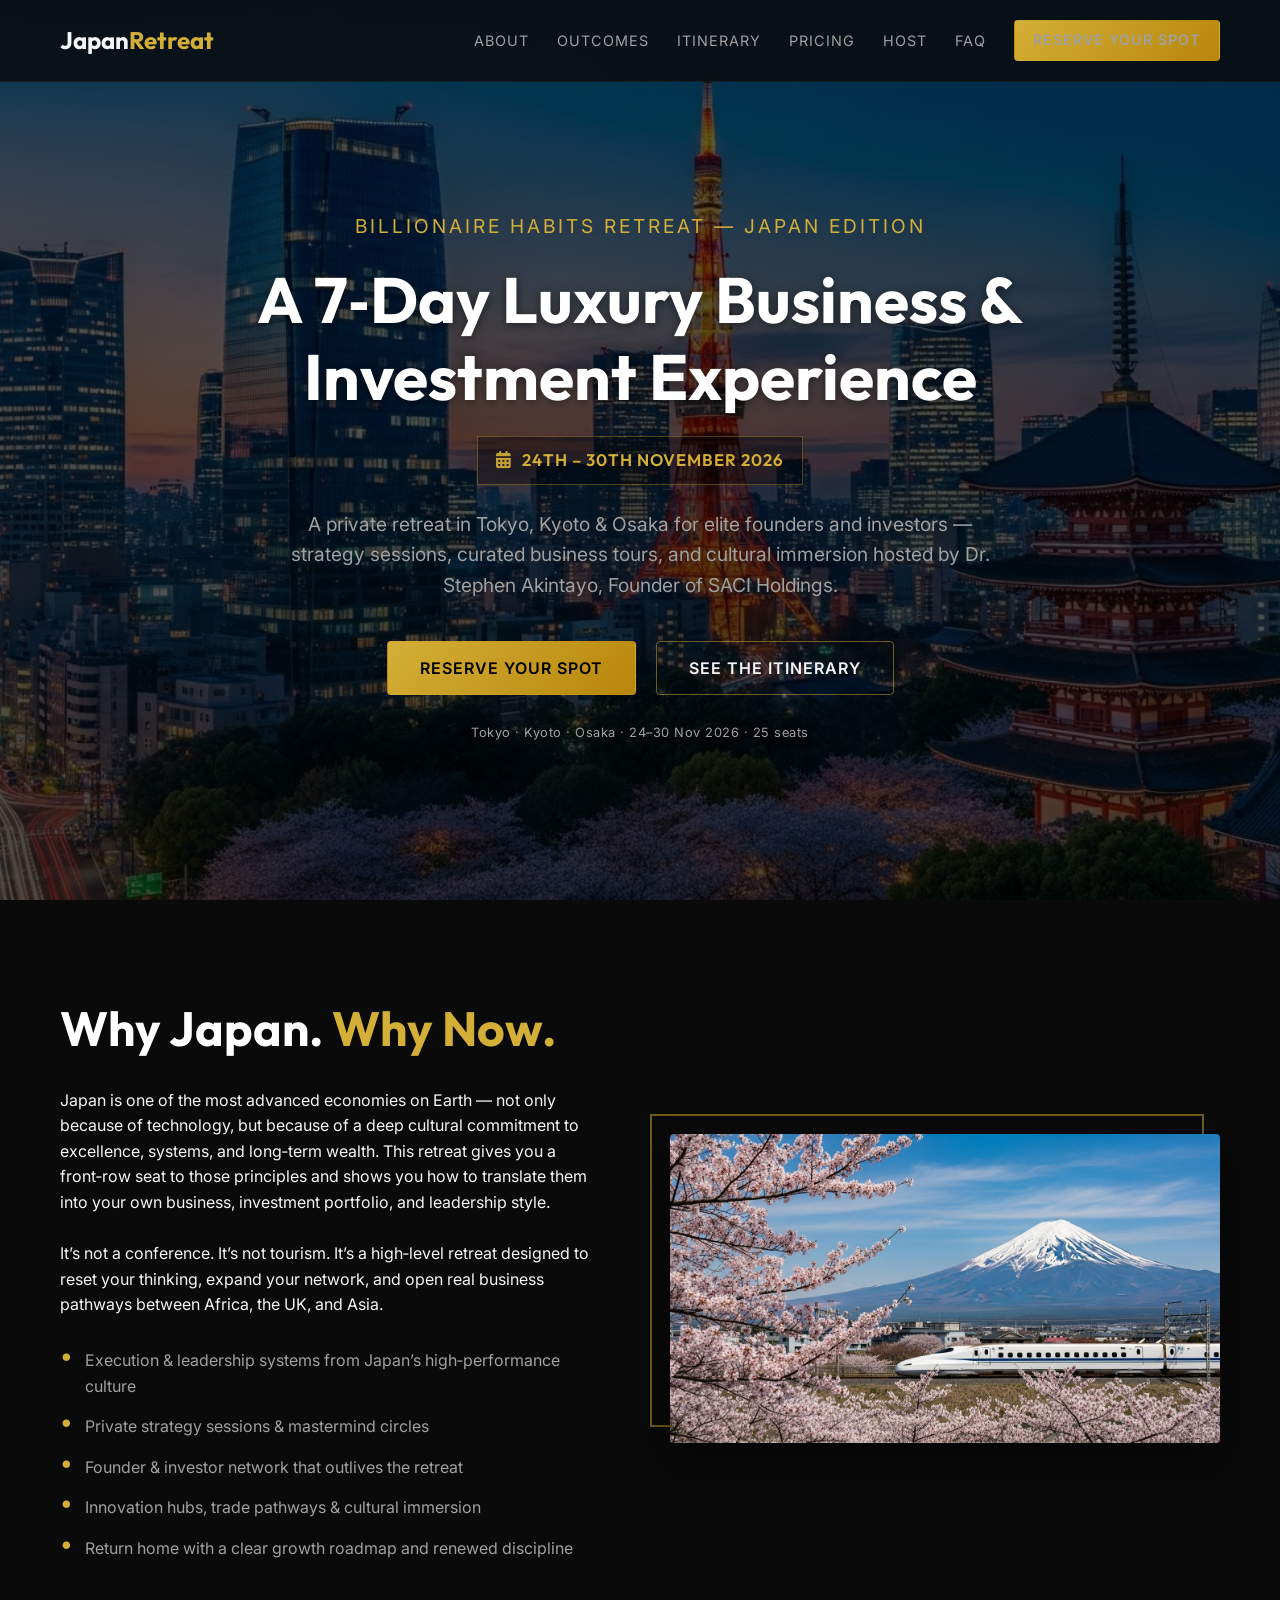
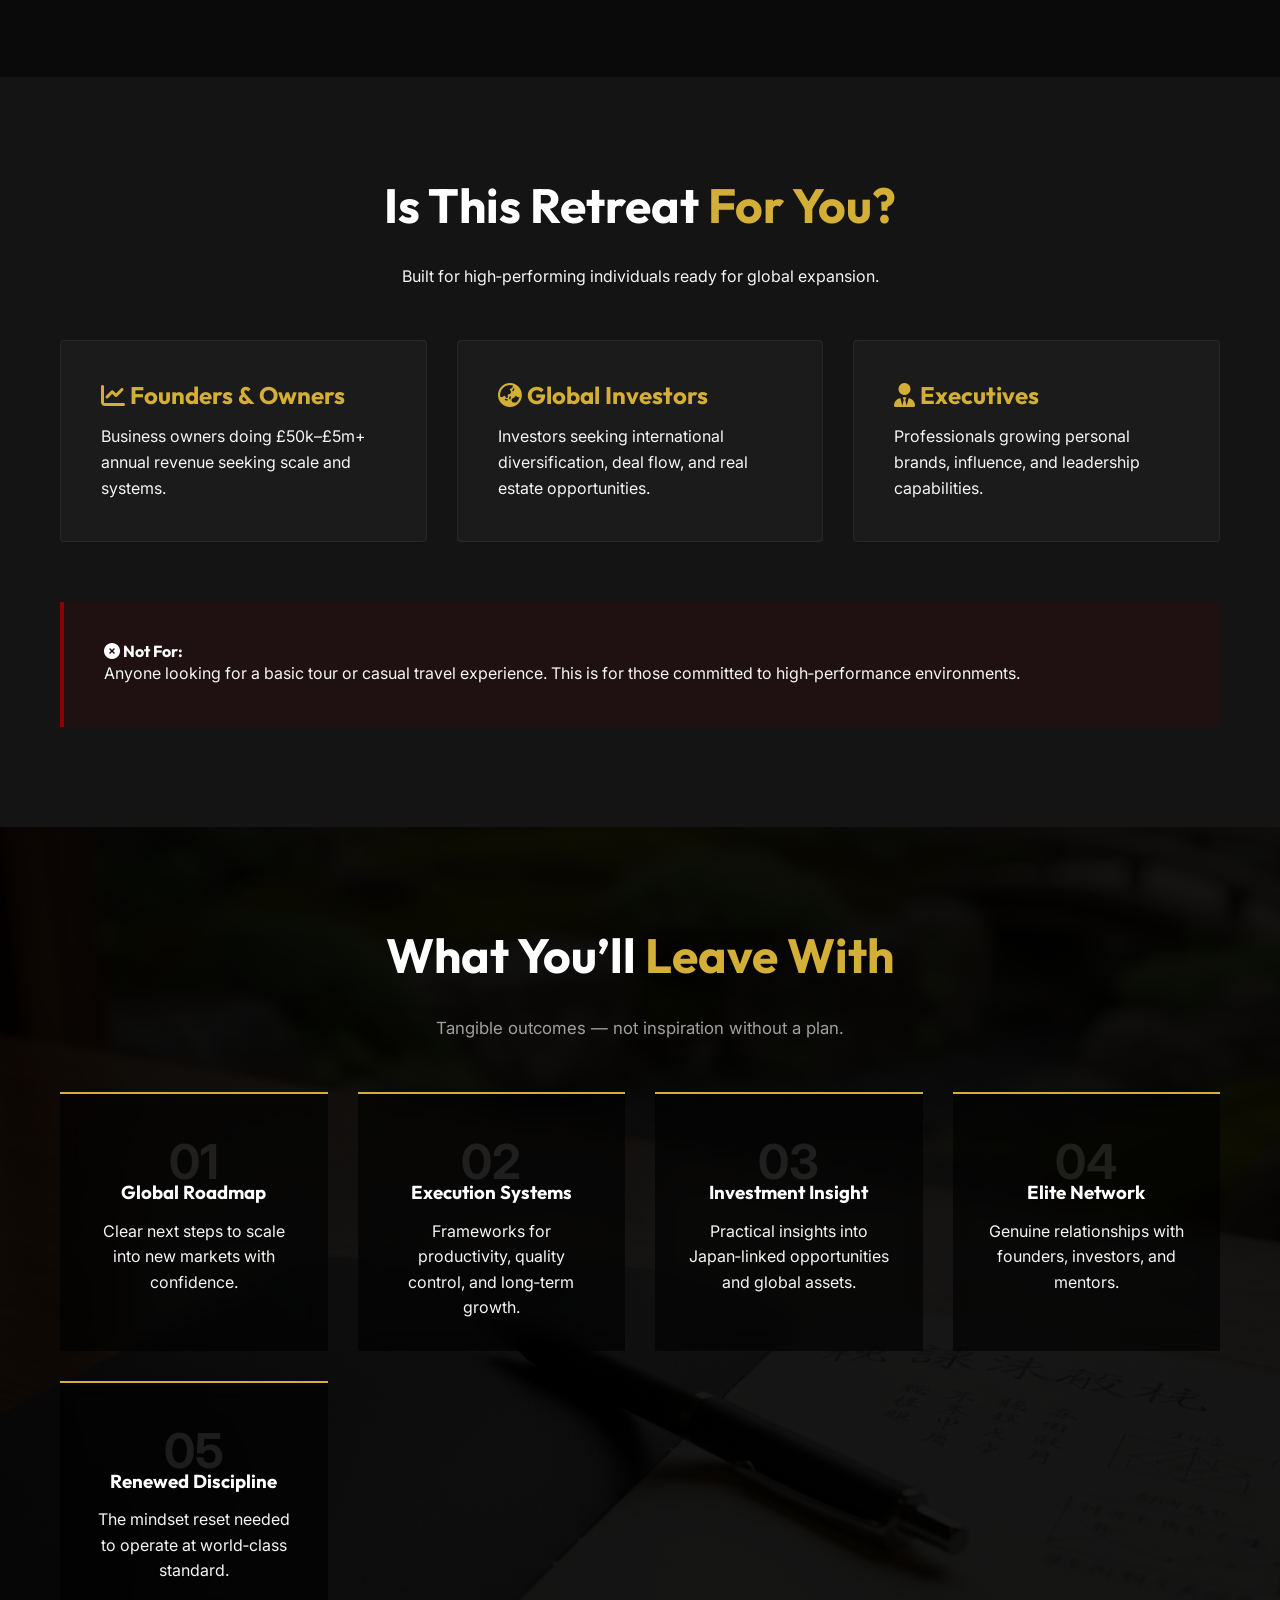
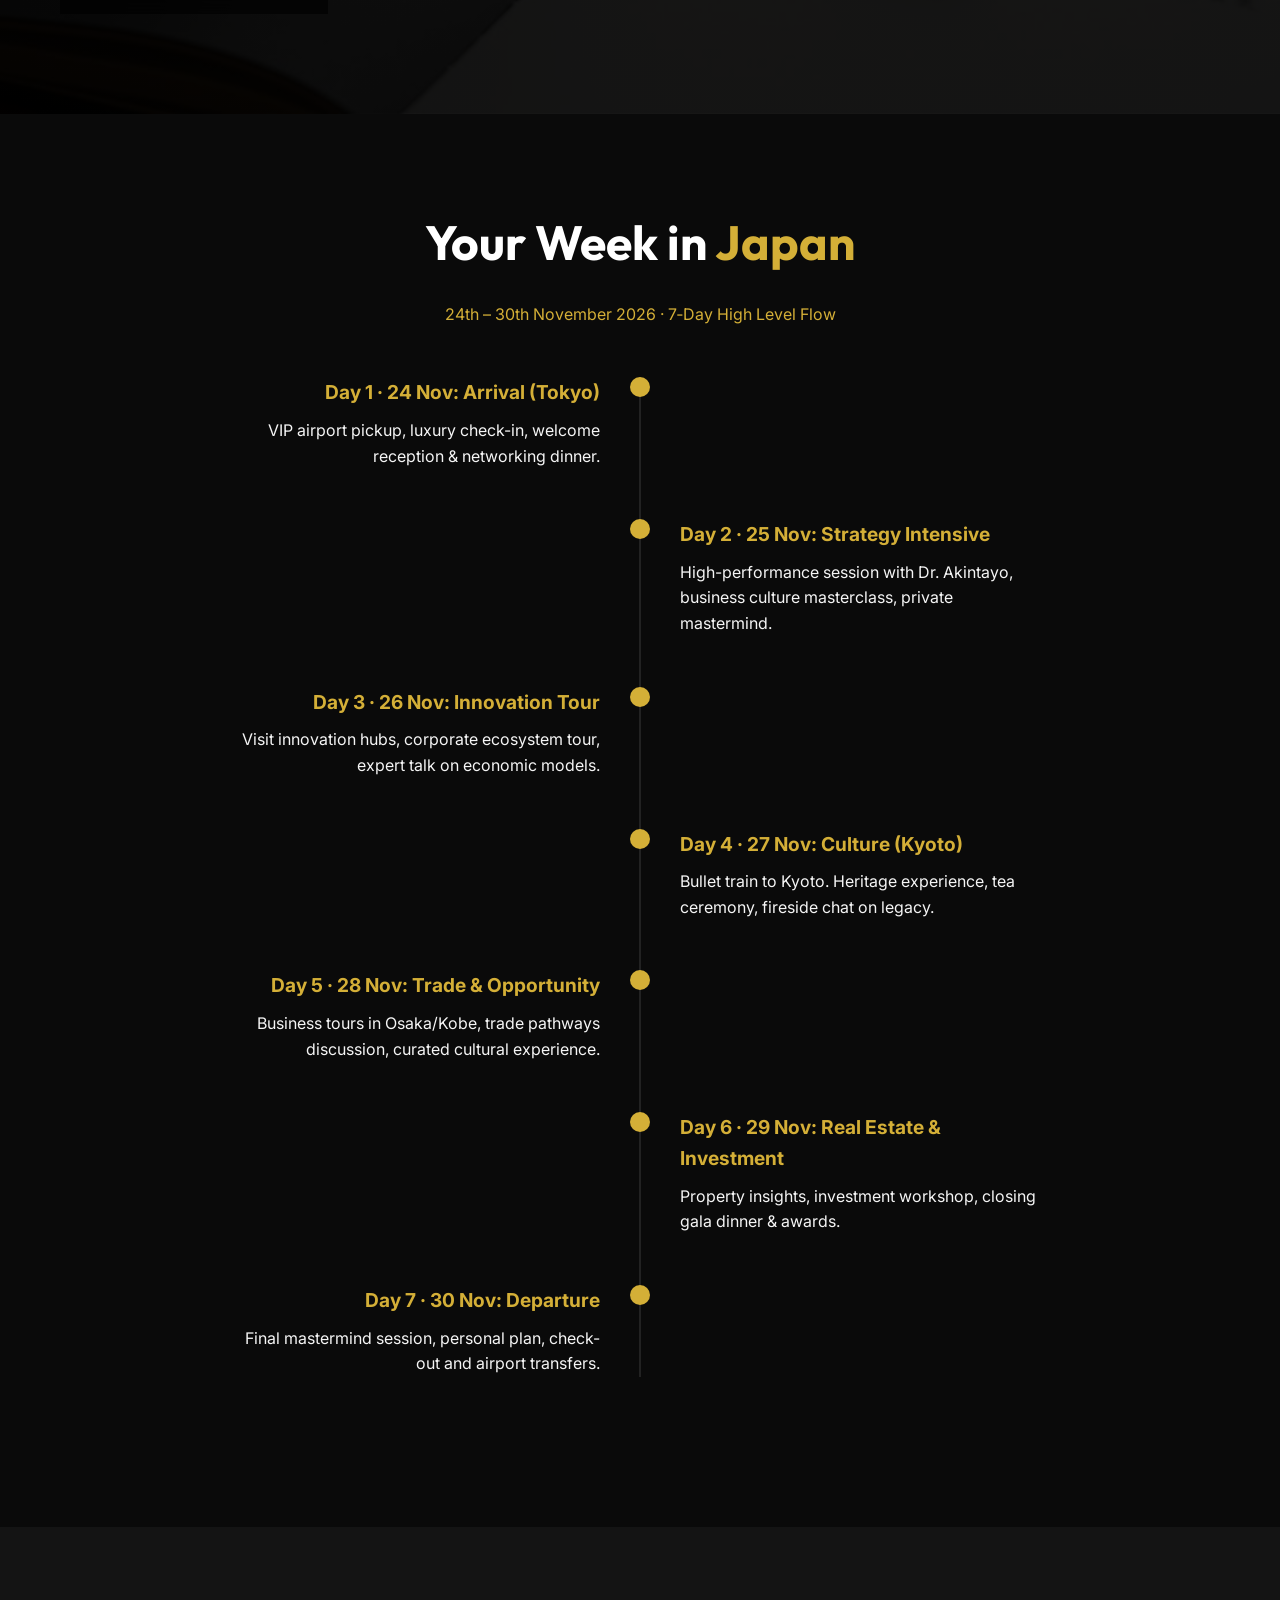
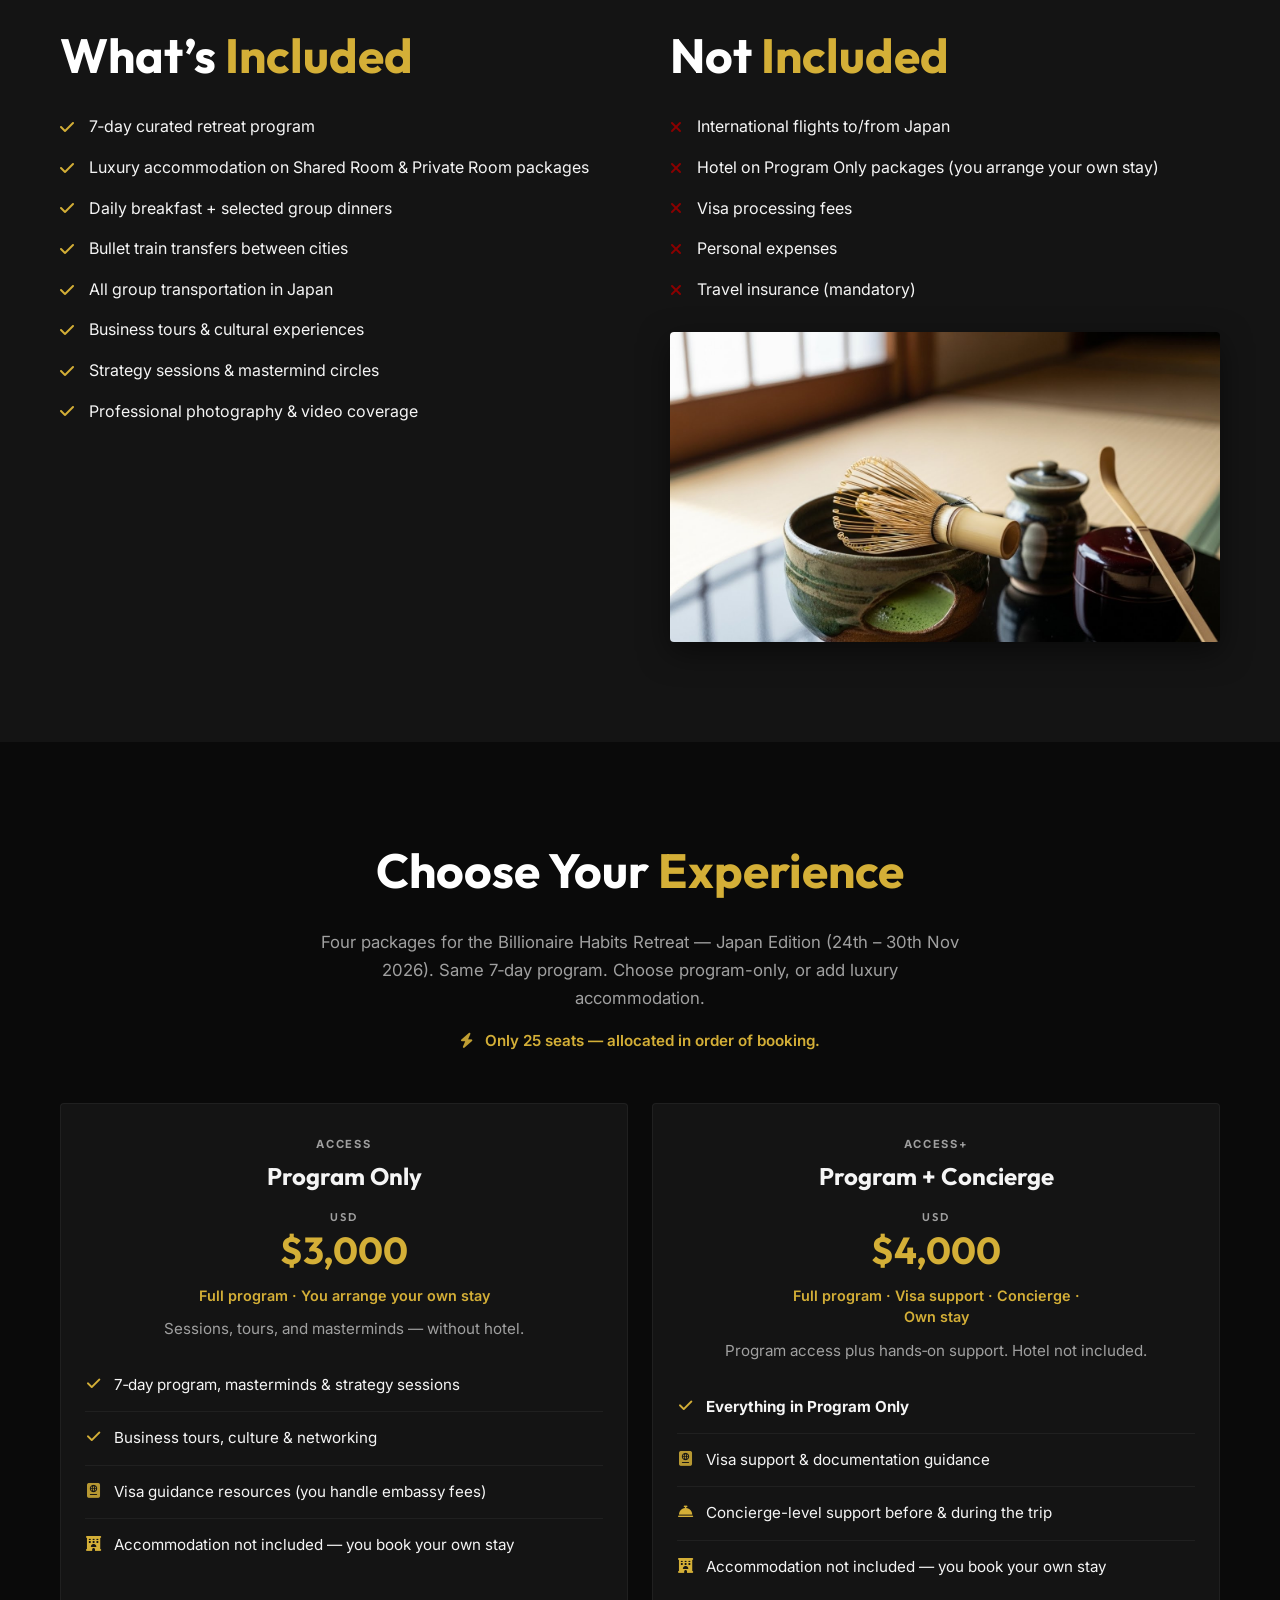
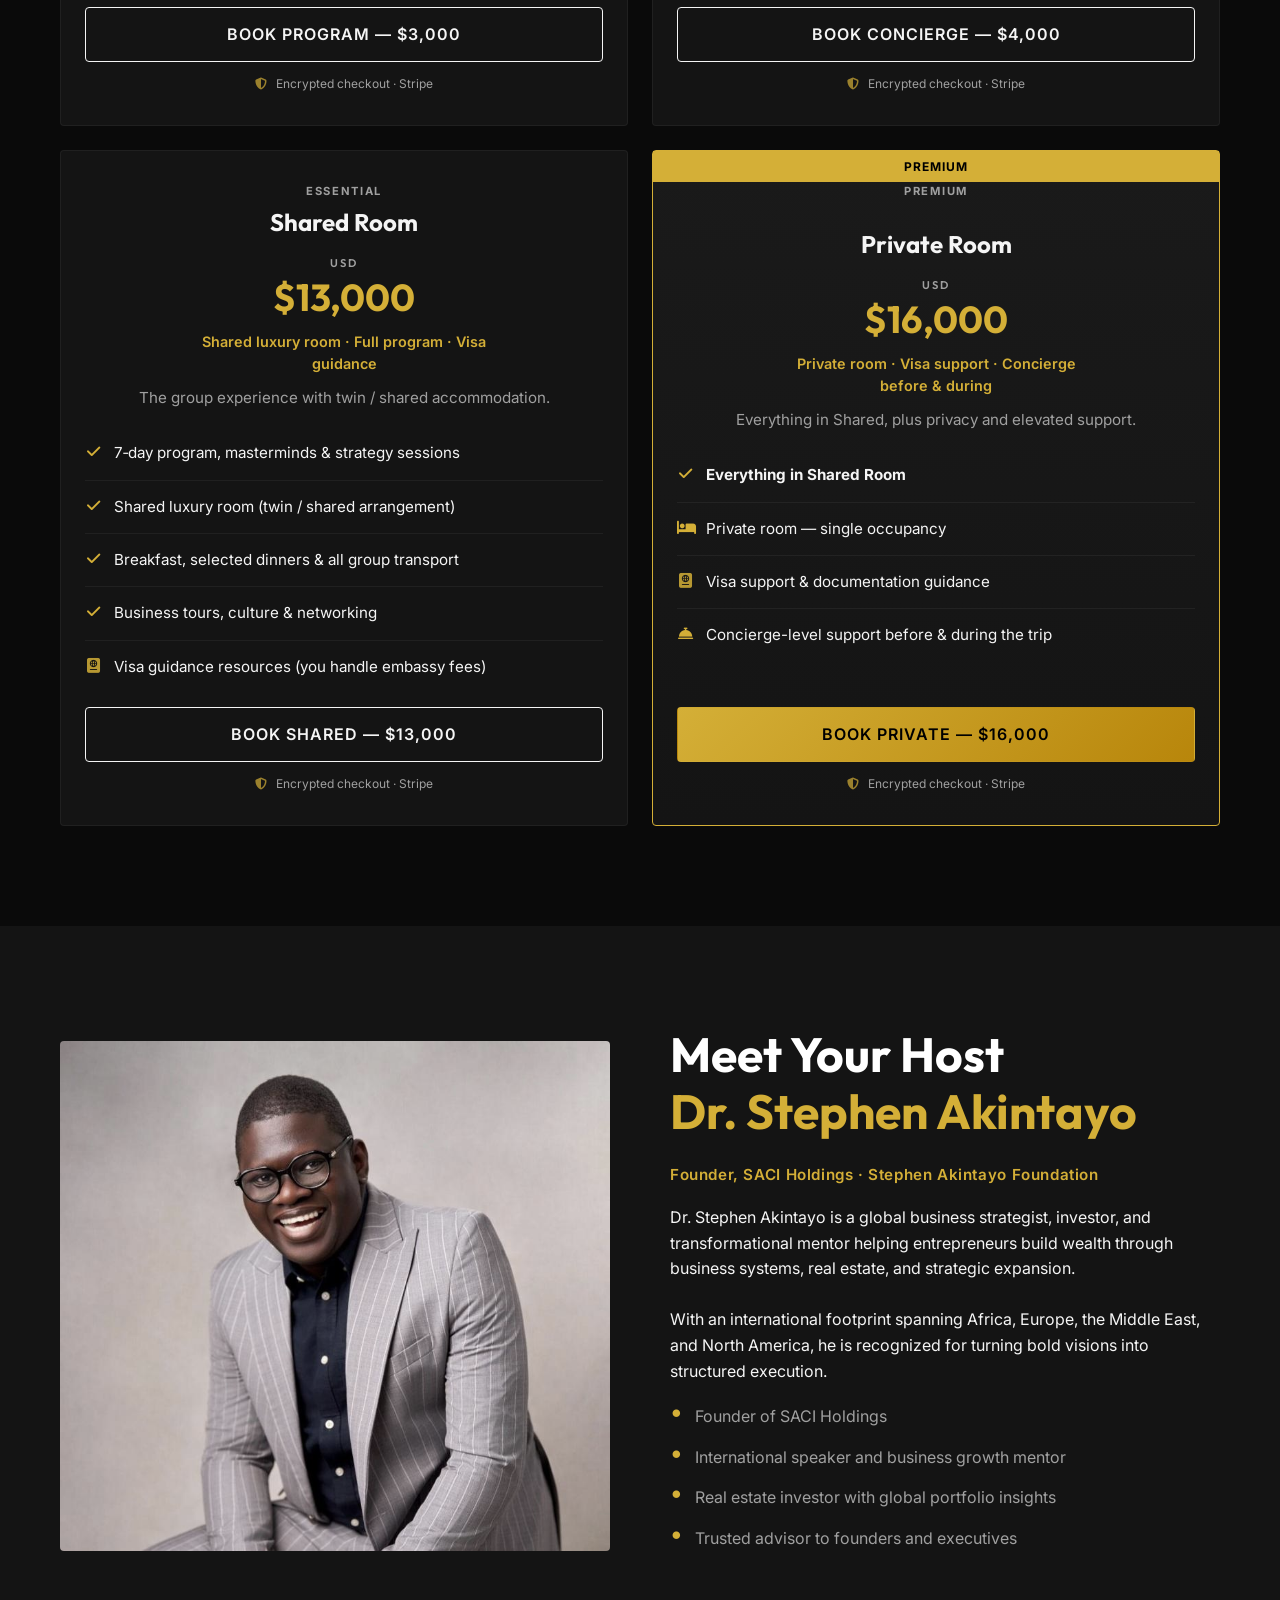
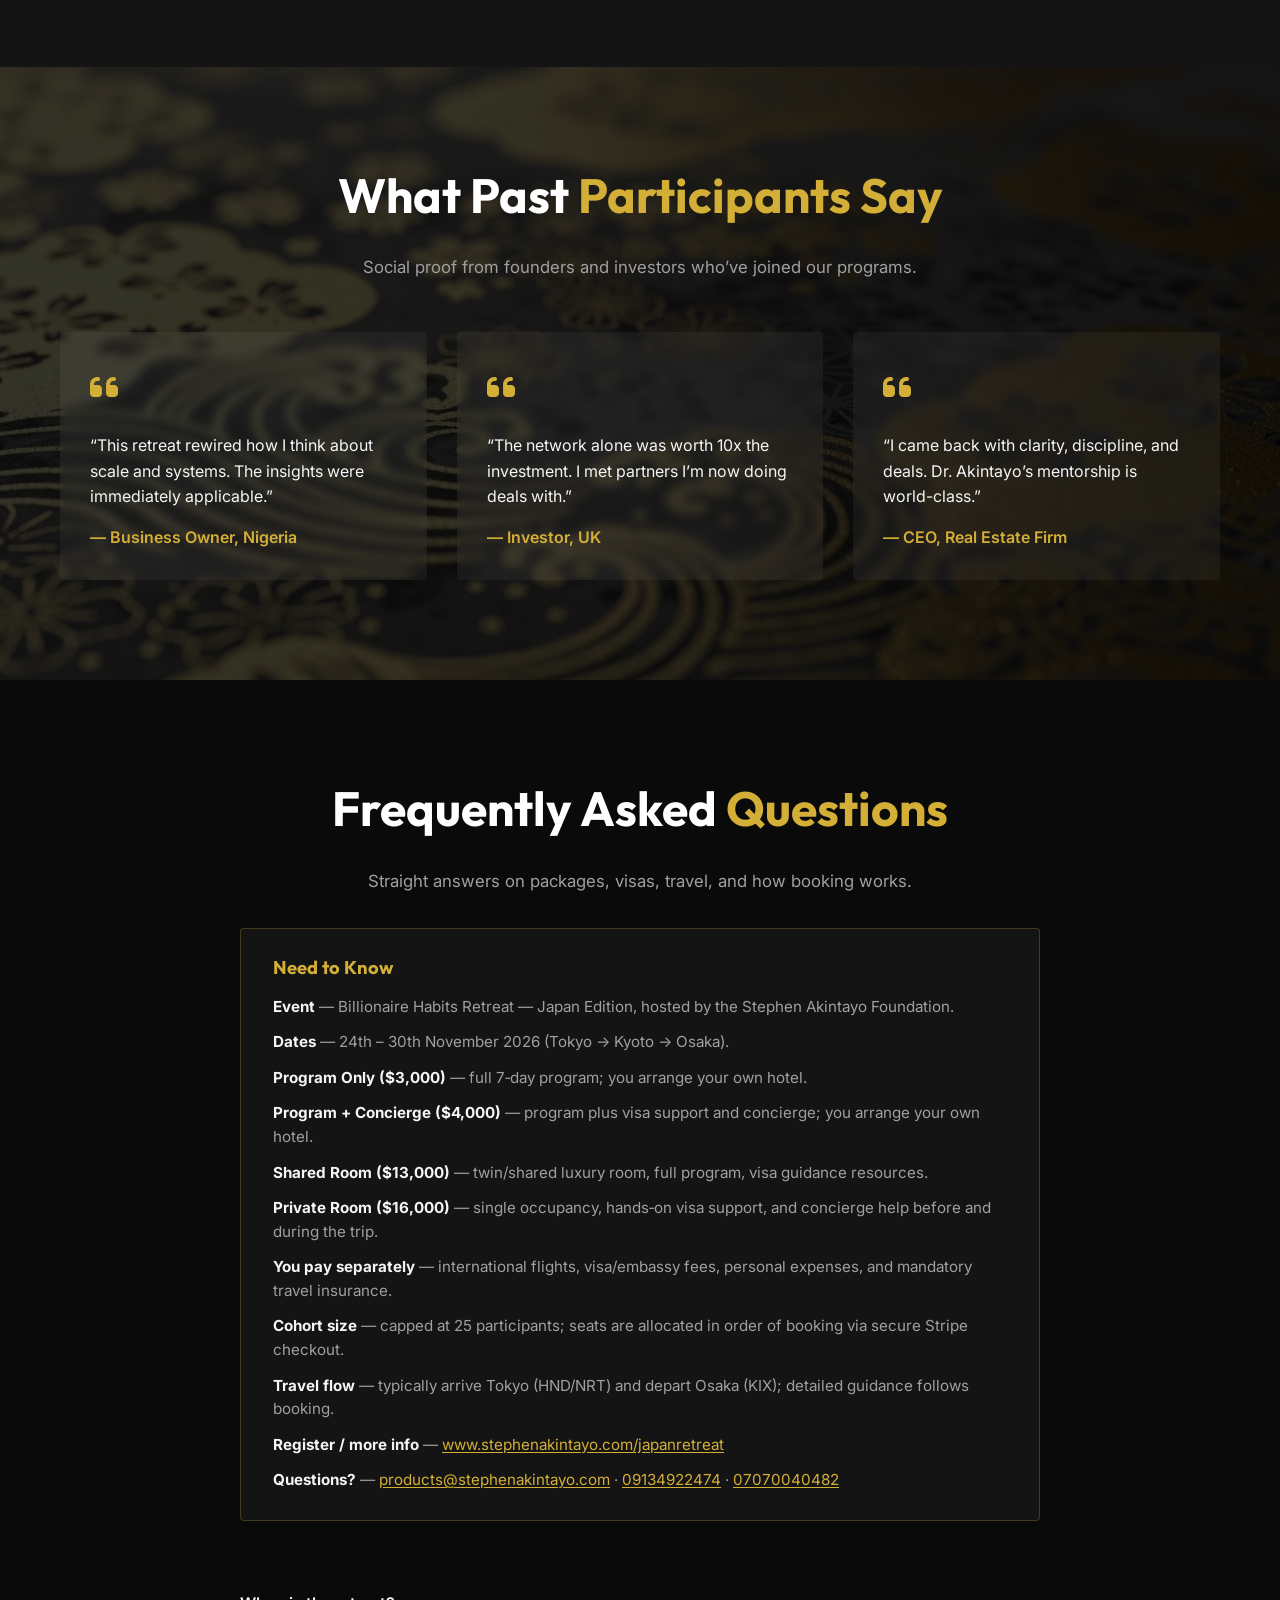
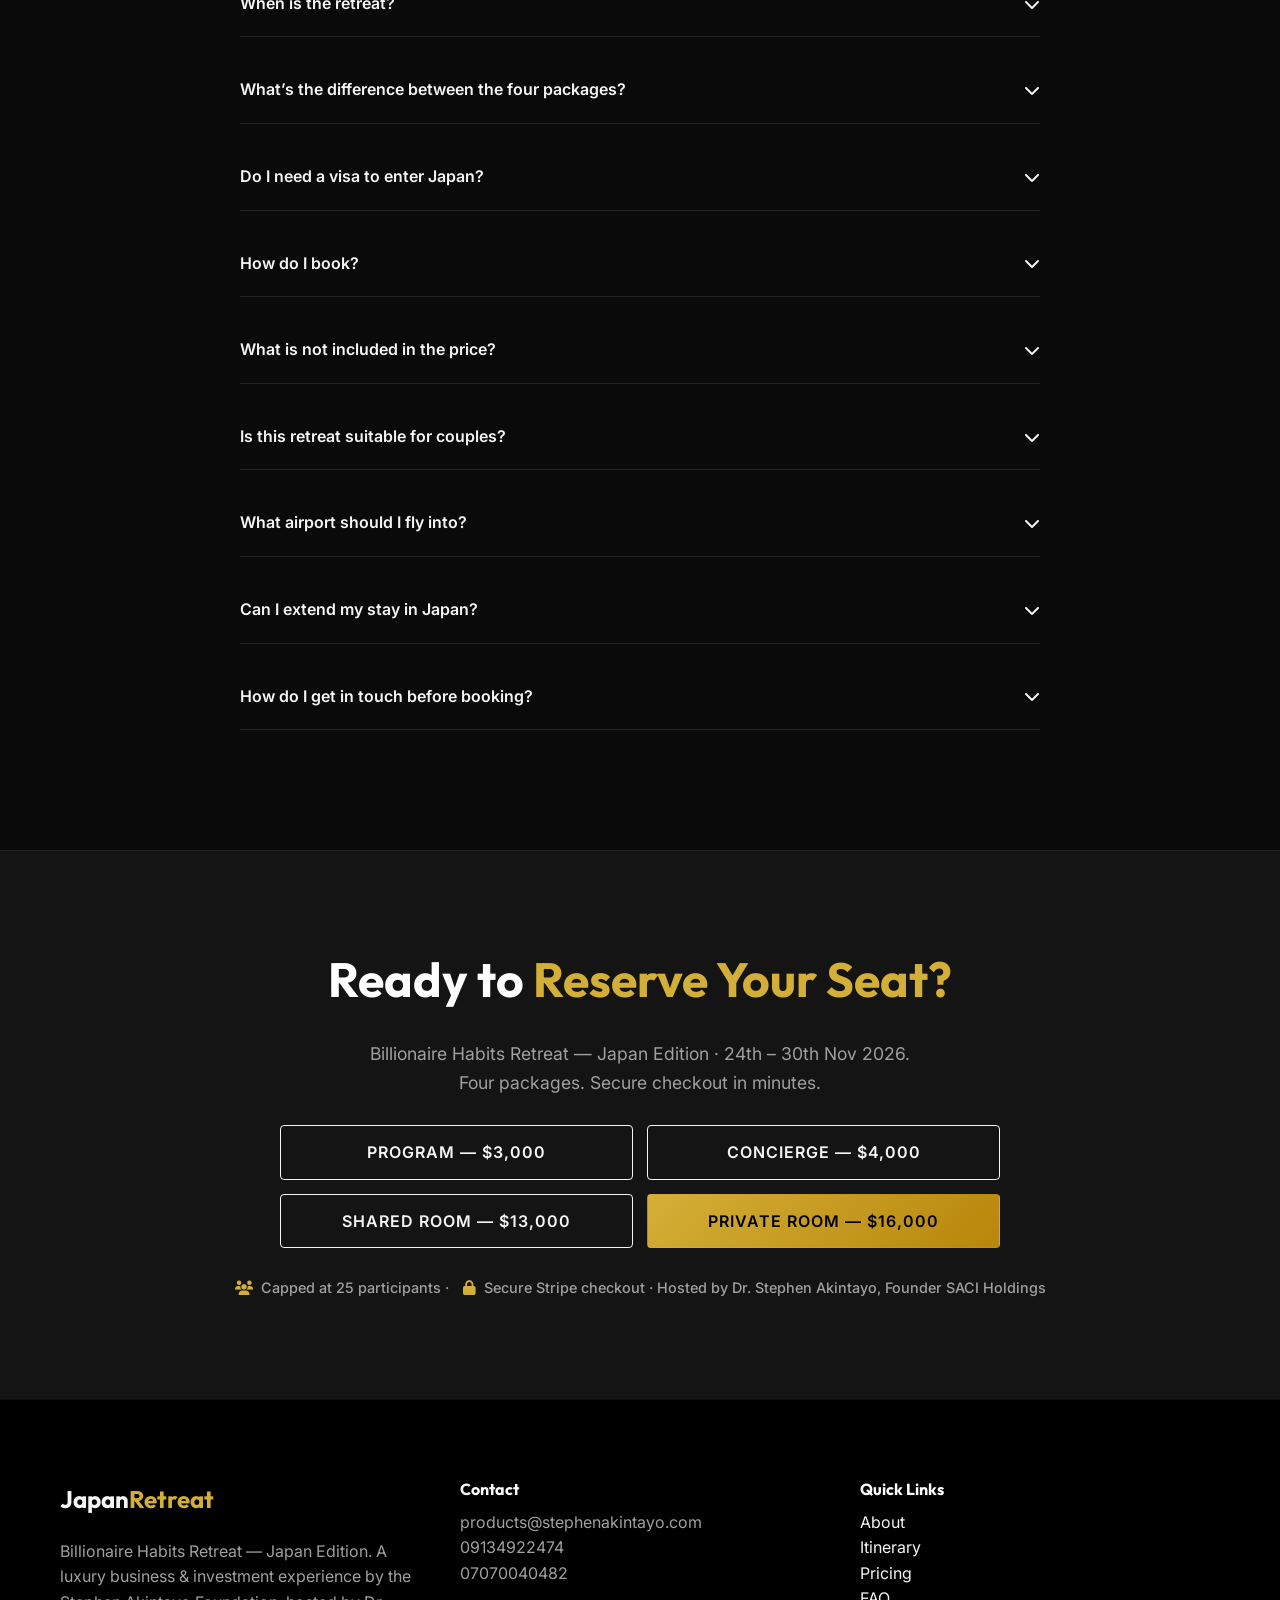
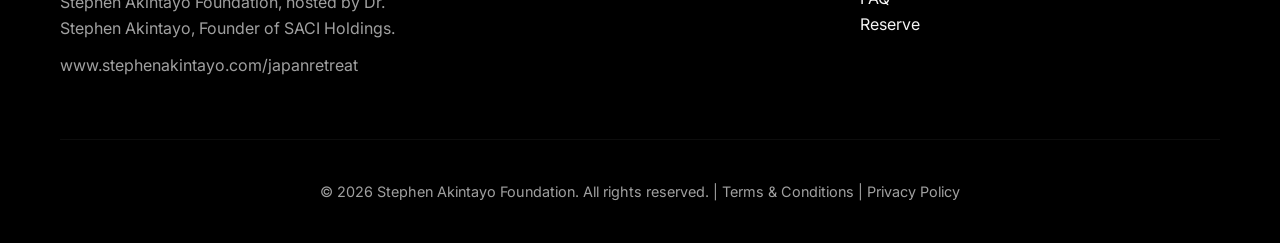
==== index.html @ 3818f696 "feat: Update pricing details for Japan Retreat, introducing deposit options and adjusting package pr" ====
<!DOCTYPE html>
<html lang="en">

<head>
    <meta charset="UTF-8">
    <meta name="viewport" content="width=device-width, initial-scale=1.0">
    <title>Billionaire Habits Retreat — Japan Edition 2026 | Dr. Stephen Akintayo</title>
    <meta name="description"
        content="Billionaire Habits Retreat — Japan Edition. 24th–30th Nov 2026 in Tokyo, Kyoto & Osaka. Hosted by Dr. Stephen Akintayo, Founder of SACI Holdings. Limited to 25 seats.">
    <meta name="theme-color" content="#0a0a0a">
    <meta property="og:title" content="Billionaire Habits Retreat — Japan Edition | 24–30 Nov 2026">
    <meta property="og:description"
        content="7 days in Tokyo, Kyoto & Osaka — strategy, investment insight, and elite networking. Hosted by Dr. Stephen Akintayo. Limited to 25 seats.">
    <meta property="og:type" content="website">

    <!-- Google Fonts -->
    <link rel="preconnect" href="https://fonts.googleapis.com">
    <link rel="preconnect" href="https://fonts.gstatic.com" crossorigin>
    <link href="https://fonts.googleapis.com/css2?family=Inter:wght@300;400;600&family=Outfit:wght@400;700&display=swap"
        rel="stylesheet">

    <!-- Font Awesome -->
    <link rel="stylesheet" href="https://cdnjs.cloudflare.com/ajax/libs/font-awesome/6.4.0/css/all.min.css">

    <!-- Custom CSS -->
    <link rel="stylesheet" href="style.css">
</head>

<body id="top">

    <a class="skip-link" href="#pricing">Skip to pricing</a>

    <!-- Navigation -->
    <nav class="navbar" aria-label="Primary">
        <div class="container nav-container">
            <a href="#top" class="logo">Japan<span>Retreat</span></a>
            <div class="mobile-menu-btn" role="button" tabindex="0" aria-label="Open menu" aria-expanded="false" aria-controls="site-nav">
                <i class="fas fa-bars" aria-hidden="true"></i>
            </div>
            <ul class="nav-links" id="site-nav">
                <li><a href="#about">About</a></li>
                <li><a href="#outcomes">Outcomes</a></li>
                <li><a href="#itinerary">Itinerary</a></li>
                <li><a href="#pricing">Pricing</a></li>
                <li><a href="#host">Host</a></li>
                <li><a href="#faq">FAQ</a></li>
                <li><a href="#pricing" class="btn btn-primary btn-nav-cta">Reserve your spot</a></li>
            </ul>
        </div>
    </nav>

    <!-- Hero Section -->
    <header class="hero">
        <div class="hero-content animate-on-scroll">
            <span class="hero-subtitle">Billionaire Habits Retreat — Japan Edition</span>
            <h1>A 7‑Day Luxury Business & Investment Experience</h1>
            <p class="hero-date"><i class="fas fa-calendar-alt" aria-hidden="true"></i> 24th – 30th November 2026</p>
            <p class="hero-micro">A private retreat in Tokyo, Kyoto &amp; Osaka for elite founders and investors —
                strategy sessions, curated business tours, and cultural immersion hosted by Dr. Stephen Akintayo,
                Founder of SACI Holdings.</p>

            <div class="hero-cta">
                <a href="#pricing" class="btn btn-primary">Reserve your spot</a>
                <a href="#itinerary" class="btn btn-secondary btn-hero-outline">See the itinerary</a>
            </div>

            <div class="trust-indicators">
                Tokyo · Kyoto · Osaka · 24–30 Nov 2026 · 25 seats
            </div>
        </div>
    </header>

    <!-- About Section -->
    <section id="about" class="about section-padding">
        <div class="container">
            <div class="about-grid">
                <div class="about-text animate-on-scroll">
                    <h2 class="section-title">Why Japan. <span>Why Now.</span></h2>
                    <p>Japan is one of the most advanced economies on Earth — not only because of technology, but
                        because of a deep cultural commitment to excellence, systems, and long‑term wealth. This retreat
                        gives you a front‑row seat to those principles and shows you how to translate them into your own
                        business, investment portfolio, and leadership style.</p>
                    <br>
                    <p>It’s not a conference. It’s not tourism. It’s a high‑level retreat designed to reset your
                        thinking, expand your network, and open real business pathways between Africa, the UK, and Asia.
                    </p>

                    <ul class="mini-list">
                        <li>Execution &amp; leadership systems from Japan’s high‑performance culture</li>
                        <li>Private strategy sessions &amp; mastermind circles</li>
                        <li>Founder &amp; investor network that outlives the retreat</li>
                        <li>Innovation hubs, trade pathways &amp; cultural immersion</li>
                        <li>Return home with a clear growth roadmap and renewed discipline</li>
                    </ul>
                </div>
                <div class="about-image animate-on-scroll delay-200">
                    <img src="images/japan-innovation.png" alt="Japan Innovation">
                </div>
            </div>
        </div>
    </section>

    <!-- Who It's For -->
    <section class="who-for section-padding">
        <div class="container">
            <div class="text-center animate-on-scroll">
                <h2 class="section-title">Is This Retreat <span>For You?</span></h2>
                <p>Built for high‑performing individuals ready for global expansion.</p>
            </div>

            <div class="who-grid">
                <div class="who-card animate-on-scroll delay-100">
                    <h3><i class="fas fa-chart-line"></i> Founders & Owners</h3>
                    <p>Business owners doing £50k–£5m+ annual revenue seeking scale and systems.</p>
                </div>
                <div class="who-card animate-on-scroll delay-200">
                    <h3><i class="fas fa-globe-asia"></i> Global Investors</h3>
                    <p>Investors seeking international diversification, deal flow, and real estate opportunities.</p>
                </div>
                <div class="who-card animate-on-scroll delay-300">
                    <h3><i class="fas fa-user-tie"></i> Executives</h3>
                    <p>Professionals growing personal brands, influence, and leadership capabilities.</p>
                </div>
            </div>

            <div class="not-for animate-on-scroll">
                <h4><i class="fas fa-times-circle"></i> Not For:</h4>
                <p>Anyone looking for a basic tour or casual travel experience. This is for those committed to
                    high‑performance environments.</p>
            </div>
        </div>
    </section>

    <!-- Outcomes -->
    <section id="outcomes" class="outcomes section-padding">
        <div class="container">
            <div class="text-center animate-on-scroll">
                <h2 class="section-title">What You’ll <span>Leave With</span></h2>
                <p class="section-lead">Tangible outcomes — not inspiration without a plan.</p>
            </div>

            <div class="outcome-grid">
                <div class="outcome-card animate-on-scroll delay-100">
                    <span class="outcome-number">01</span>
                    <h3>Global Roadmap</h3>
                    <p>Clear next steps to scale into new markets with confidence.</p>
                </div>
                <div class="outcome-card animate-on-scroll delay-200">
                    <span class="outcome-number">02</span>
                    <h3>Execution Systems</h3>
                    <p>Frameworks for productivity, quality control, and long‑term growth.</p>
                </div>
                <div class="outcome-card animate-on-scroll delay-300">
                    <span class="outcome-number">03</span>
                    <h3>Investment Insight</h3>
                    <p>Practical insights into Japan‑linked opportunities and global assets.</p>
                </div>
                <div class="outcome-card animate-on-scroll delay-100">
                    <span class="outcome-number">04</span>
                    <h3>Elite Network</h3>
                    <p>Genuine relationships with founders, investors, and mentors.</p>
                </div>
                <div class="outcome-card animate-on-scroll delay-200">
                    <span class="outcome-number">05</span>
                    <h3>Renewed Discipline</h3>
                    <p>The mindset reset needed to operate at world‑class standard.</p>
                </div>
            </div>
        </div>
    </section>

    <!-- Itinerary -->
    <section id="itinerary" class="itinerary section-padding">
        <div class="container">
            <div class="text-center animate-on-scroll">
                <h2 class="section-title">Your Week in <span>Japan</span></h2>
                <p class="text-gold">24th – 30th November 2026 · 7‑Day High Level Flow</p>
            </div>

            <div class="timeline">
                <div class="timeline-item animate-on-scroll">
                    <div class="timeline-dot"></div>
                    <div class="day-title">Day 1 · 24 Nov: Arrival (Tokyo)</div>
                    <p>VIP airport pickup, luxury check-in, welcome reception & networking dinner.</p>
                </div>
                <div class="timeline-item animate-on-scroll">
                    <div class="timeline-dot"></div>
                    <div class="day-title">Day 2 · 25 Nov: Strategy Intensive</div>
                    <p>High-performance session with Dr. Akintayo, business culture masterclass, private mastermind.</p>
                </div>
                <div class="timeline-item animate-on-scroll">
                    <div class="timeline-dot"></div>
                    <div class="day-title">Day 3 · 26 Nov: Innovation Tour</div>
                    <p>Visit innovation hubs, corporate ecosystem tour, expert talk on economic models.</p>
                </div>
                <div class="timeline-item animate-on-scroll">
                    <div class="timeline-dot"></div>
                    <div class="day-title">Day 4 · 27 Nov: Culture (Kyoto)</div>
                    <p>Bullet train to Kyoto. Heritage experience, tea ceremony, fireside chat on legacy.</p>
                </div>
                <div class="timeline-item animate-on-scroll">
                    <div class="timeline-dot"></div>
                    <div class="day-title">Day 5 · 28 Nov: Trade & Opportunity</div>
                    <p>Business tours in Osaka/Kobe, trade pathways discussion, curated cultural experience.</p>
                </div>
                <div class="timeline-item animate-on-scroll">
                    <div class="timeline-dot"></div>
                    <div class="day-title">Day 6 · 29 Nov: Real Estate & Investment</div>
                    <p>Property insights, investment workshop, closing gala dinner & awards.</p>
                </div>
                <div class="timeline-item animate-on-scroll">
                    <div class="timeline-dot"></div>
                    <div class="day-title">Day 7 · 30 Nov: Departure</div>
                    <p>Final mastermind session, personal plan, check-out and airport transfers.</p>
                </div>
            </div>
        </div>
    </section>

    <!-- Included -->
    <section class="included section-padding">
        <div class="container">
            <div class="included-grid">
                <div class="animate-on-scroll">
                    <h2 class="section-title">What’s <span>Included</span></h2>
                    <ul class="included-list">
                        <li><i class="fas fa-check"></i> 7‑day curated retreat program</li>
                        <li><i class="fas fa-check"></i> Luxury accommodation on Shared Room &amp; Private Room packages</li>
                        <li><i class="fas fa-check"></i> Daily breakfast + selected group dinners</li>
                        <li><i class="fas fa-check"></i> Bullet train transfers between cities</li>
                        <li><i class="fas fa-check"></i> All group transportation in Japan</li>
                        <li><i class="fas fa-check"></i> Business tours & cultural experiences</li>
                        <li><i class="fas fa-check"></i> Strategy sessions & mastermind circles</li>
                        <li><i class="fas fa-check"></i> Professional photography & video coverage</li>
                    </ul>
                </div>
                <div class="animate-on-scroll delay-200">
                    <h2 class="section-title">Not <span>Included</span></h2>
                    <ul class="not-included-list included-list">
                        <li><i class="fas fa-times"></i> International flights to/from Japan</li>
                        <li><i class="fas fa-times"></i> Hotel on Program Only packages (you arrange your own stay)</li>
                        <li><i class="fas fa-times"></i> Visa processing fees</li>
                        <li><i class="fas fa-times"></i> Personal expenses</li>
                        <li><i class="fas fa-times"></i> Travel insurance (mandatory)</li>
                    </ul>
                    <div style="margin-top: 30px;">
                        <img src="images/cultural-experience.png" alt="Cultural Experience"
                            style="border-radius: 4px; box-shadow: 0 10px 30px rgba(0,0,0,0.5);">
                    </div>
                </div>
            </div>
        </div>
    </section>

    <!-- Pricing -->
    <section id="pricing" class="pricing section-padding">
        <div class="container">
            <div class="text-center animate-on-scroll">
                <h2 class="section-title">Choose Your <span>Experience</span></h2>
                <p class="section-lead">Four packages for the Billionaire Habits Retreat — Japan Edition (24th – 30th Nov 2026).
                    Same 7‑day program. Choose program-only, or add luxury accommodation.</p>
                <p class="pricing-urgency"><i class="fas fa-bolt" aria-hidden="true"></i> Only 25 seats — allocated in order of booking.</p>
            </div>

            <div class="pricing-grid pricing-grid-four">
                <div class="pricing-card animate-on-scroll delay-100">
                    <span class="pricing-tier-label">Access</span>
                    <h3 class="package-name">Program Only</h3>
                    <p class="package-price"><span class="package-currency">USD</span> <span class="package-amount">$3,000</span></p>
                    <p class="package-diff">Full program · You arrange your own stay</p>
                    <p class="package-note">Sessions, tours, and masterminds — without hotel.</p>
                    <ul class="package-features">
                        <li><i class="fas fa-check" aria-hidden="true"></i><span>7‑day program, masterminds &amp; strategy sessions</span></li>
                        <li><i class="fas fa-check" aria-hidden="true"></i><span>Business tours, culture &amp; networking</span></li>
                        <li><i class="fas fa-passport" aria-hidden="true"></i><span>Visa guidance resources (you handle embassy fees)</span></li>
                        <li><i class="fas fa-hotel" aria-hidden="true"></i><span>Accommodation not included — you book your own stay</span></li>
                    </ul>
                    <a href="https://buy.stripe.com/fZu7sM5kMaXRcx01kMew80B" class="btn btn-secondary btn-pricing-main"
                        rel="noopener noreferrer" target="_blank"
                        aria-label="Book Program Only retreat for 3,000 US dollars">Book Program — $3,000</a>
                    <p class="pricing-secure"><i class="fas fa-shield-halved" aria-hidden="true"></i> Encrypted checkout · Stripe</p>
                </div>

                <div class="pricing-card animate-on-scroll delay-200">
                    <span class="pricing-tier-label">Access+</span>
                    <h3 class="package-name">Program + Concierge</h3>
                    <p class="package-price"><span class="package-currency">USD</span> <span class="package-amount">$4,000</span></p>
                    <p class="package-diff">Full program · Visa support · Concierge · Own stay</p>
                    <p class="package-note">Program access plus hands‑on support. Hotel not included.</p>
                    <ul class="package-features">
                        <li><i class="fas fa-check" aria-hidden="true"></i><span><strong>Everything in Program Only</strong></span></li>
                        <li><i class="fas fa-passport" aria-hidden="true"></i><span>Visa support &amp; documentation guidance</span></li>
                        <li><i class="fas fa-bell-concierge" aria-hidden="true"></i><span>Concierge-level support before &amp; during the trip</span></li>
                        <li><i class="fas fa-hotel" aria-hidden="true"></i><span>Accommodation not included — you book your own stay</span></li>
                    </ul>
                    <a href="https://buy.stripe.com/dRm8wQ28AaXR0Oi5B2ew80A" class="btn btn-secondary btn-pricing-main"
                        rel="noopener noreferrer" target="_blank"
                        aria-label="Book Program plus Concierge retreat for 4,000 US dollars">Book Concierge — $4,000</a>
                    <p class="pricing-secure"><i class="fas fa-shield-halved" aria-hidden="true"></i> Encrypted checkout · Stripe</p>
                </div>

                <div class="pricing-card animate-on-scroll delay-100">
                    <span class="pricing-tier-label">Essential</span>
                    <h3 class="package-name">Shared Room</h3>
                    <p class="package-price"><span class="package-currency">USD</span> <span class="package-amount">$13,000</span></p>
                    <p class="package-diff">Shared luxury room · Full program · Visa guidance</p>
                    <p class="package-note">The group experience with twin / shared accommodation.</p>
                    <ul class="package-features">
                        <li><i class="fas fa-check" aria-hidden="true"></i><span>7‑day program, masterminds &amp; strategy sessions</span></li>
                        <li><i class="fas fa-check" aria-hidden="true"></i><span>Shared luxury room (twin / shared arrangement)</span></li>
                        <li><i class="fas fa-check" aria-hidden="true"></i><span>Breakfast, selected dinners &amp; all group transport</span></li>
                        <li><i class="fas fa-check" aria-hidden="true"></i><span>Business tours, culture &amp; networking</span></li>
                        <li><i class="fas fa-passport" aria-hidden="true"></i><span>Visa guidance resources (you handle embassy fees)</span></li>
                    </ul>
                    <a href="https://buy.stripe.com/bJe00k9B23vp68C9Riew802" class="btn btn-secondary btn-pricing-main"
                        rel="noopener noreferrer" target="_blank"
                        aria-label="Book Shared Room retreat for 13,000 US dollars">Book Shared — $13,000</a>
                    <p class="pricing-secure"><i class="fas fa-shield-halved" aria-hidden="true"></i> Encrypted checkout · Stripe</p>
                </div>

                <div class="pricing-card featured animate-on-scroll delay-200">
                    <div class="pricing-ribbon">Premium</div>
                    <span class="pricing-tier-label">Premium</span>
                    <h3 class="package-name">Private Room</h3>
                    <p class="package-price"><span class="package-currency">USD</span> <span class="package-amount">$16,000</span></p>
                    <p class="package-diff">Private room · Visa support · Concierge before &amp; during</p>
                    <p class="package-note">Everything in Shared, plus privacy and elevated support.</p>
                    <ul class="package-features">
                        <li><i class="fas fa-check" aria-hidden="true"></i><span><strong>Everything in Shared Room</strong></span></li>
                        <li><i class="fas fa-bed" aria-hidden="true"></i><span>Private room — single occupancy</span></li>
                        <li><i class="fas fa-passport" aria-hidden="true"></i><span>Visa support &amp; documentation guidance</span></li>
                        <li><i class="fas fa-bell-concierge" aria-hidden="true"></i><span>Concierge-level support before &amp; during the trip</span></li>
                    </ul>
                    <a href="https://buy.stripe.com/7sYeVe00sd5ZdB45B2ew803" class="btn btn-primary btn-pricing-main"
                        rel="noopener noreferrer" target="_blank"
                        aria-label="Book Private Room retreat for 16,000 US dollars">Book Private — $16,000</a>
                    <p class="pricing-secure"><i class="fas fa-shield-halved" aria-hidden="true"></i> Encrypted checkout · Stripe</p>
                </div>
            </div>
        </div>
    </section>

    <!-- Host -->
    <section id="host" class="host section-padding">
        <div class="container">
            <div class="host-grid">
                <div class="host-img animate-on-scroll">
                    <img src="images/stephen-akintayo.jpeg" alt="Dr. Stephen Akintayo">
                </div>
                <div class="host-content animate-on-scroll delay-200">
                    <h2 class="section-title">Meet Your Host <br><span>Dr. Stephen Akintayo</span></h2>
                    <p class="host-role">Founder, SACI Holdings · Stephen Akintayo Foundation</p>
                    <p>Dr. Stephen Akintayo is a global business strategist, investor, and transformational mentor
                        helping entrepreneurs build wealth through business systems, real estate, and strategic
                        expansion.</p>
                    <br>
                    <p>With an international footprint spanning Africa, Europe, the Middle East, and North America, he
                        is recognized for turning bold visions into structured execution.</p>

                    <ul class="mini-list" style="margin-top: 20px;">
                        <li>Founder of SACI Holdings</li>
                        <li>International speaker and business growth mentor</li>
                        <li>Real estate investor with global portfolio insights</li>
                        <li>Trusted advisor to founders and executives</li>
                    </ul>
                </div>
            </div>
        </div>
    </section>

    <!-- Testimonials -->
    <section class="testimonials section-padding">
        <div class="container">
            <div class="text-center animate-on-scroll">
                <h2 class="section-title">What Past <span>Participants Say</span></h2>
                <p class="section-lead">Social proof from founders and investors who’ve joined our programs.</p>
            </div>

            <div class="testimonial-grid">
                <div class="testimonial-card animate-on-scroll delay-100">
                    <div class="quote-icon"><i class="fas fa-quote-left"></i></div>
                    <p>“This retreat rewired how I think about scale and systems. The insights were immediately
                        applicable.”</p>
                    <p class="text-gold" style="margin-top: 15px; font-weight: 600;">— Business Owner, Nigeria</p>
                </div>
                <div class="testimonial-card animate-on-scroll delay-200">
                    <div class="quote-icon"><i class="fas fa-quote-left"></i></div>
                    <p>“The network alone was worth 10x the investment. I met partners I’m now doing deals with.”</p>
                    <p class="text-gold" style="margin-top: 15px; font-weight: 600;">— Investor, UK</p>
                </div>
                <div class="testimonial-card animate-on-scroll delay-300">
                    <div class="quote-icon"><i class="fas fa-quote-left"></i></div>
                    <p>“I came back with clarity, discipline, and deals. Dr. Akintayo’s mentorship is world-class.”</p>
                    <p class="text-gold" style="margin-top: 15px; font-weight: 600;">— CEO, Real Estate Firm</p>
                </div>
            </div>
        </div>
    </section>

    <!-- FAQ -->
    <section id="faq" class="faq section-padding">
        <div class="container">
            <div class="text-center animate-on-scroll">
                <h2 class="section-title">Frequently Asked <span>Questions</span></h2>
                <p class="section-lead">Straight answers on packages, visas, travel, and how booking works.</p>
            </div>

            <div class="need-to-know animate-on-scroll">
                <h3 class="need-to-know-title">Need to Know</h3>
                <ul class="need-to-know-list">
                    <li><strong>Event</strong> — Billionaire Habits Retreat — Japan Edition, hosted by the Stephen Akintayo Foundation.</li>
                    <li><strong>Dates</strong> — 24th – 30th November 2026 (Tokyo → Kyoto → Osaka).</li>
                    <li><strong>Program Only ($3,000)</strong> — full 7‑day program; you arrange your own hotel.</li>
                    <li><strong>Program + Concierge ($4,000)</strong> — program plus visa support and concierge; you arrange your own hotel.</li>
                    <li><strong>Shared Room ($13,000)</strong> — twin/shared luxury room, full program, visa guidance resources.</li>
                    <li><strong>Private Room ($16,000)</strong> — single occupancy, hands‑on visa support, and concierge help before and during the trip.</li>
                    <li><strong>You pay separately</strong> — international flights, visa/embassy fees, personal expenses, and mandatory travel insurance.</li>
                    <li><strong>Cohort size</strong> — capped at 25 participants; seats are allocated in order of booking via secure Stripe checkout.</li>
                    <li><strong>Travel flow</strong> — typically arrive Tokyo (HND/NRT) and depart Osaka (KIX); detailed guidance follows booking.</li>
                    <li><strong>Register / more info</strong> — <a href="https://www.stephenakintayo.com/japanretreat" rel="noopener noreferrer" target="_blank">www.stephenakintayo.com/japanretreat</a></li>
                    <li><strong>Questions?</strong> — <a href="mailto:products@stephenakintayo.com">products@stephenakintayo.com</a> · <a href="tel:+2349134922474">09134922474</a> · <a href="tel:+2347070040482">07070040482</a></li>
                </ul>
            </div>

            <div class="faq-container animate-on-scroll">
                <div class="faq-item">
                    <div class="faq-question">When is the retreat? <i class="fas fa-chevron-down"></i></div>
                    <div class="faq-answer">Billionaire Habits Retreat — Japan Edition runs from
                        <strong>24th – 30th November 2026</strong>. Register and get updates at
                        <a href="https://www.stephenakintayo.com/japanretreat" rel="noopener noreferrer" target="_blank">www.stephenakintayo.com/japanretreat</a>.</div>
                </div>
                <div class="faq-item">
                    <div class="faq-question">What’s the difference between the four packages? <i class="fas fa-chevron-down"></i></div>
                    <div class="faq-answer">All four include the 7‑day program, tours, and masterminds.
                        <strong>Program Only ($3,000)</strong> is sessions and tours — you book your own hotel.
                        <strong>Program + Concierge ($4,000)</strong> adds visa support and concierge help; hotel still not included.
                        <strong>Shared Room ($13,000)</strong> adds twin/shared luxury accommodation, breakfast, selected dinners, and group transport.
                        <strong>Private Room ($16,000)</strong> upgrades to a private room, hands‑on visa support, and concierge help.
                        Embassy and government fees are always paid by you.</div>
                </div>
                <div class="faq-item">
                    <div class="faq-question">Do I need a visa to enter Japan? <i class="fas fa-chevron-down"></i></div>
                    <div class="faq-answer">Most international guests need a visa. Program Only and Shared Room include
                        guidance resources; Program + Concierge and Private Room add hands‑on visa support. Government
                        and embassy fees are paid by you where applicable.</div>
                </div>
                <div class="faq-item">
                    <div class="faq-question">How do I book? <i class="fas fa-chevron-down"></i></div>
                    <div class="faq-answer">Choose one of the four packages and complete checkout via its Stripe link in the
                        pricing section. Seats are confirmed in order of successful booking (25 max).</div>
                </div>
                <div class="faq-item">
                    <div class="faq-question">What is not included in the price? <i class="fas fa-chevron-down"></i></div>
                    <div class="faq-answer">International flights to/from Japan, visa processing and embassy fees, personal
                        expenses, and travel insurance (mandatory). Program Only and Program + Concierge also do not include
                        hotel. Shared Room and Private Room include accommodation, breakfast, selected dinners, bullet trains,
                        group transport, tours, and sessions.</div>
                </div>
                <div class="faq-item">
                    <div class="faq-question">Is this retreat suitable for couples? <i class="fas fa-chevron-down"></i>
                    </div>
                    <div class="faq-answer">Yes. However, the retreat is business‑focused. Couples may attend if both
                        are aligned with the retreat purpose. Private Room is recommended if you prefer your own space.</div>
                </div>
                <div class="faq-item">
                    <div class="faq-question">What airport should I fly into? <i class="fas fa-chevron-down"></i></div>
                    <div class="faq-answer">Final travel guidance will be provided after booking, but you’ll typically
                        arrive in Tokyo (HND/NRT) and depart from Osaka (KIX). VIP airport pickup and group transfers
                        in Japan are included.</div>
                </div>
                <div class="faq-item">
                    <div class="faq-question">Can I extend my stay in Japan? <i class="fas fa-chevron-down"></i></div>
                    <div class="faq-answer">Absolutely. Many participants choose to add extra days. Our concierge can
                        recommend add‑ons — especially on the Private Room package.</div>
                </div>
                <div class="faq-item">
                    <div class="faq-question">How do I get in touch before booking? <i class="fas fa-chevron-down"></i></div>
                    <div class="faq-answer">Email <a href="mailto:products@stephenakintayo.com">products@stephenakintayo.com</a>
                        or call <a href="tel:+2349134922474">09134922474</a> / <a href="tel:+2347070040482">07070040482</a>
                        with questions about packages, visas, or travel.</div>
                </div>
            </div>
        </div>
    </section>

    <!-- Final CTA -->
    <section id="apply" class="final-cta section-padding">
        <div class="container animate-on-scroll">
            <h2 class="section-title">Ready to <span>Reserve Your Seat?</span></h2>
            <p class="final-cta-lead">Billionaire Habits Retreat — Japan Edition · 24th – 30th Nov 2026. Four packages. Secure checkout in minutes.</p>

            <div class="final-cta-grid">
                <a href="https://buy.stripe.com/fZu7sM5kMaXRcx01kMew80B" class="btn btn-secondary" rel="noopener noreferrer"
                    target="_blank">Program — $3,000</a>
                <a href="https://buy.stripe.com/dRm8wQ28AaXR0Oi5B2ew80A" class="btn btn-secondary" rel="noopener noreferrer"
                    target="_blank">Concierge — $4,000</a>
                <a href="https://buy.stripe.com/bJe00k9B23vp68C9Riew802" class="btn btn-secondary" rel="noopener noreferrer"
                    target="_blank">Shared Room — $13,000</a>
                <a href="https://buy.stripe.com/7sYeVe00sd5ZdB45B2ew803" class="btn btn-primary" rel="noopener noreferrer"
                    target="_blank">Private Room — $16,000</a>
            </div>

            <p class="final-cta-footnote"><i class="fas fa-users" aria-hidden="true"></i> Capped at 25 participants · <i class="fas fa-lock" aria-hidden="true"></i> Secure Stripe checkout · Hosted by Dr. Stephen Akintayo, Founder SACI Holdings</p>
        </div>
    </section>

    <!-- Footer -->
    <footer>
        <div class="container">
            <div class="footer-grid">
                <div>
                    <a href="#top" class="logo">Japan<span>Retreat</span></a>
                    <p style="margin-top: 20px; color: var(--text-grey);">Billionaire Habits Retreat — Japan Edition.
                        A luxury business &amp; investment experience by the Stephen Akintayo Foundation, hosted by
                        Dr. Stephen Akintayo, Founder of SACI Holdings.</p>
                    <p style="margin-top: 12px; color: var(--text-grey);">
                        <a href="https://www.stephenakintayo.com/japanretreat" rel="noopener noreferrer" target="_blank">www.stephenakintayo.com/japanretreat</a>
                    </p>
                </div>
                <div>
                    <h4>Contact</h4>
                    <p style="color: var(--text-grey); margin-top: 10px;">
                        <a href="mailto:products@stephenakintayo.com">products@stephenakintayo.com</a>
                    </p>
                    <p style="color: var(--text-grey);">
                        <a href="tel:+2349134922474">09134922474</a>
                    </p>
                    <p style="color: var(--text-grey);">
                        <a href="tel:+2347070040482">07070040482</a>
                    </p>
                </div>
                <div>
                    <h4>Quick Links</h4>
                    <ul style="margin-top: 10px;">
                        <li><a href="#about">About</a></li>
                        <li><a href="#itinerary">Itinerary</a></li>
                        <li><a href="#pricing">Pricing</a></li>
                        <li><a href="#faq">FAQ</a></li>
                        <li><a href="#apply">Reserve</a></li>
                    </ul>
                </div>
            </div>
            <div class="footer-bottom">
                <p>&copy; 2026 Stephen Akintayo Foundation. All rights reserved. | Terms &amp; Conditions | Privacy
                    Policy</p>
            </div>
        </div>
    </footer>

    <script src="script.js"></script>
</body>

</html>
---- style.css ----
/* Global Variables & Reset */
:root {
    --primary-color: #D4AF37;
    /* Metallic Gold */
    --secondary-color: #8B0000;
    /* Deep Japan Red */
    --bg-dark: #0a0a0a;
    /* Almost Black */
    --bg-card: #141414;
    /* Dark Grey */
    --text-light: #f5f5f5;
    --text-grey: #a0a0a0;
    --font-heading: 'Outfit', sans-serif;
    --font-body: 'Inter', sans-serif;
    --transition: all 0.3s ease;
}

* {
    margin: 0;
    padding: 0;
    box-sizing: border-box;
}

html {
    scroll-behavior: smooth;
    overflow-x: hidden;
}

@media (prefers-reduced-motion: reduce) {
    html {
        scroll-behavior: auto;
    }

    *,
    *::before,
    *::after {
        animation-duration: 0.01ms !important;
        animation-iteration-count: 1 !important;
        transition-duration: 0.01ms !important;
    }
}

body {
    font-family: var(--font-body);
    background-color: var(--bg-dark);
    color: var(--text-light);
    line-height: 1.6;
    overflow-x: hidden;
}

h1,
h2,
h3,
h4,
h5,
h6 {
    font-family: var(--font-heading);
    font-weight: 700;
    line-height: 1.2;
    color: #fff;
}

a {
    text-decoration: none;
    color: inherit;
    transition: var(--transition);
}

a:focus-visible,
button:focus-visible,
.btn:focus-visible {
    outline: 2px solid var(--primary-color);
    outline-offset: 3px;
}

.skip-link {
    position: absolute;
    left: -9999px;
    top: auto;
    width: 1px;
    height: 1px;
    overflow: hidden;
    z-index: -1;
}

.skip-link:focus {
    left: 16px;
    top: 16px;
    width: auto;
    height: auto;
    padding: 12px 20px;
    background: var(--primary-color);
    color: #000;
    font-weight: 600;
    z-index: 10000;
    border-radius: 4px;
    overflow: visible;
}

ul {
    list-style: none;
}

img {
    max-width: 100%;
    height: auto;
    display: block;
}

/* Utility Classes */
.container {
    max-width: 1200px;
    margin: 0 auto;
    padding: 0 20px;
}

.section-padding {
    padding: 100px 0;
}

.text-center {
    text-align: center;
}

.text-gold {
    color: var(--primary-color);
}

.btn {
    display: inline-block;
    padding: 16px 32px;
    font-weight: 600;
    text-transform: uppercase;
    letter-spacing: 1px;
    border-radius: 4px;
    cursor: pointer;
    transition: var(--transition);
    border: 1px solid transparent;
    text-align: center;
    line-height: 1.3;
}

.btn-primary {
    background: linear-gradient(135deg, var(--primary-color), #b8860b);
    color: #000;
}

.btn-primary:hover {
    transform: translateY(-2px);
    box-shadow: 0 10px 20px rgba(212, 175, 55, 0.2);
}

.btn-secondary {
    background: transparent;
    border-color: var(--text-light);
    color: var(--text-light);
}

.btn-secondary:hover {
    background: rgba(255, 255, 255, 0.1);
    border-color: var(--primary-color);
    color: var(--primary-color);
}

.btn-hero-outline {
    border-color: rgba(212, 175, 55, 0.5);
    color: var(--text-light);
}

.btn-hero-outline:hover {
    border-color: var(--primary-color);
    color: var(--primary-color);
    background: rgba(212, 175, 55, 0.08);
}

.btn-nav-cta {
    padding: 10px 18px !important;
    font-size: 0.75rem;
}

/* Animations */
@keyframes fadeIn {
    from {
        opacity: 0;
        transform: translateY(20px);
    }

    to {
        opacity: 1;
        transform: translateY(0);
    }
}

.fade-in {
    opacity: 0;
    animation: fadeIn 0.8s ease forwards;
}

.delay-100 {
    animation-delay: 0.1s;
}

.delay-200 {
    animation-delay: 0.2s;
}

.delay-300 {
    animation-delay: 0.3s;
}

/* Navigation */
.navbar {
    position: fixed;
    top: 0;
    left: 0;
    width: 100%;
    z-index: 1000;
    padding: 20px 0;
    transition: var(--transition);
    background: rgba(10, 10, 10, 0.8);
    backdrop-filter: blur(10px);
    border-bottom: 1px solid rgba(255, 255, 255, 0.05);
}

.navbar.scrolled {
    padding: 14px 0;
    background: rgba(10, 10, 10, 0.95);
    box-shadow: 0 8px 32px rgba(0, 0, 0, 0.45);
}

.nav-container {
    display: flex;
    justify-content: space-between;
    align-items: center;
}

.logo {
    font-size: 1.5rem;
    font-weight: 700;
    color: var(--text-light);
    font-family: var(--font-heading);
}

.logo span {
    color: var(--primary-color);
}

.nav-links {
    display: flex;
    gap: 28px;
    align-items: center;
}

.nav-links a {
    font-size: 0.9rem;
    text-transform: uppercase;
    letter-spacing: 1px;
    color: var(--text-grey);
}

.nav-links a:hover {
    color: var(--primary-color);
}

.mobile-menu-btn {
    display: none;
    font-size: 1.5rem;
    cursor: pointer;
    width: 44px;
    height: 44px;
    align-items: center;
    justify-content: center;
    color: var(--text-light);
    flex-shrink: 0;
}

/* Hero Section */
.hero {
    min-height: 100vh;
    min-height: 100dvh;
    background: linear-gradient(rgba(0, 0, 0, 0.6), rgba(0, 0, 0, 0.7)), url('images/hero-bg.png');
    background-size: cover;
    background-position: center;
    display: flex;
    align-items: center;
    justify-content: center;
    text-align: center;
    position: relative;
    padding: 110px 0 56px;
}

.hero-content {
    max-width: 900px;
    padding: 0 20px;
}

.hero-subtitle {
    font-size: 1.2rem;
    text-transform: uppercase;
    letter-spacing: 3px;
    color: var(--primary-color);
    margin-bottom: 20px;
    display: block;
}

.hero h1 {
    font-size: 4rem;
    margin-bottom: 20px;
    text-shadow: 0 2px 10px rgba(0, 0, 0, 0.5);
}

.hero-date {
    display: inline-flex;
    align-items: center;
    gap: 10px;
    font-family: var(--font-heading);
    font-size: 1.05rem;
    font-weight: 600;
    letter-spacing: 0.06em;
    text-transform: uppercase;
    color: var(--primary-color);
    margin: 0 auto 24px;
    padding: 10px 18px;
    border: 1px solid rgba(212, 175, 55, 0.35);
    background: rgba(0, 0, 0, 0.35);
}

.hero-date i {
    opacity: 0.9;
}

.hero-micro {
    font-size: 1.2rem;
    color: var(--text-grey);
    margin-bottom: 40px;
    max-width: 700px;
    margin-left: auto;
    margin-right: auto;
}

.hero-benefits {
    display: flex;
    justify-content: center;
    gap: 20px;
    flex-wrap: wrap;
    margin-bottom: 40px;
}

.benefit-item {
    display: flex;
    align-items: center;
    gap: 10px;
    font-size: 0.9rem;
    color: var(--text-light);
}

.benefit-item i {
    color: var(--primary-color);
}

.hero-cta {
    display: flex;
    gap: 20px;
    justify-content: center;
    margin-bottom: 28px;
}

.trust-indicators {
    font-size: 0.8rem;
    color: var(--text-grey);
    letter-spacing: 0.5px;
    max-width: 520px;
    margin-left: auto;
    margin-right: auto;
    line-height: 1.5;
}

.section-lead {
    max-width: 640px;
    margin: 0 auto 32px;
    color: var(--text-grey);
    font-size: 1.05rem;
    line-height: 1.65;
}

.pricing .section-lead {
    margin-bottom: 16px;
}

/* About Section */
.about {
    background-color: var(--bg-dark);
    position: relative;
    overflow: hidden;
}

.about-grid {
    display: grid;
    grid-template-columns: 1fr 1fr;
    gap: 60px;
    align-items: center;
}

.about-image {
    position: relative;
}

.about-image img {
    border-radius: 4px;
    box-shadow: 0 20px 40px rgba(0, 0, 0, 0.5);
}

.about-image::before {
    content: '';
    position: absolute;
    top: -20px;
    left: -20px;
    width: 100%;
    height: 100%;
    border: 2px solid var(--primary-color);
    z-index: -1;
    opacity: 0.5;
}

.section-title {
    font-size: 3rem;
    margin-bottom: 30px;
}

.section-title span {
    color: var(--primary-color);
}

.mini-list {
    margin-top: 30px;
}

.mini-list li {
    margin-bottom: 15px;
    padding-left: 25px;
    position: relative;
    color: var(--text-grey);
}

.mini-list li::before {
    content: '•';
    color: var(--primary-color);
    position: absolute;
    left: 0;
    font-size: 1.5rem;
    line-height: 1rem;
}

/* Who It's For */
.who-for {
    background-color: var(--bg-card);
}

.who-grid {
    display: grid;
    grid-template-columns: repeat(auto-fit, minmax(min(100%, 280px), 1fr));
    gap: 30px;
    margin-top: 50px;
}

.who-card {
    background: rgba(255, 255, 255, 0.03);
    padding: 40px;
    border-radius: 4px;
    border: 1px solid rgba(255, 255, 255, 0.05);
    transition: var(--transition);
}

.who-card:hover {
    transform: translateY(-10px);
    border-color: var(--primary-color);
}

.who-card h3 {
    font-size: 1.5rem;
    margin-bottom: 15px;
    color: var(--primary-color);
}

.not-for {
    margin-top: 60px;
    padding: 40px;
    background: rgba(139, 0, 0, 0.1);
    border-left: 4px solid var(--secondary-color);
}

/* Outcomes */
.outcomes {
    background: linear-gradient(rgba(0, 0, 0, 0.9), rgba(0, 0, 0, 0.9)), url('images/strategy-session.png');
    background-size: cover;
    background-position: center;
}

.outcome-grid {
    display: grid;
    grid-template-columns: repeat(auto-fit, minmax(min(100%, 240px), 1fr));
    gap: 30px;
    margin-top: 50px;
}

.outcome-card {
    background: rgba(0, 0, 0, 0.6);
    backdrop-filter: blur(10px);
    padding: 30px;
    border-top: 2px solid var(--primary-color);
    text-align: center;
}

.outcome-number {
    font-size: 3rem;
    font-weight: 700;
    color: rgba(255, 255, 255, 0.1);
    margin-bottom: -20px;
    display: block;
}

.outcome-card h3 {
    margin-bottom: 15px;
}

/* Itinerary */
.itinerary {
    background-color: var(--bg-dark);
}

.timeline {
    position: relative;
    max-width: 800px;
    margin: 50px auto 0;
}

.timeline::before {
    content: '';
    position: absolute;
    left: 50%;
    transform: translateX(-50%);
    width: 2px;
    height: 100%;
    background: rgba(255, 255, 255, 0.1);
}

.timeline-item {
    margin-bottom: 50px;
    position: relative;
    width: 50%;
}

.timeline-item:nth-child(odd) {
    left: 0;
    padding-right: 40px;
    text-align: right;
}

.timeline-item:nth-child(even) {
    left: 50%;
    padding-left: 40px;
}

.timeline-dot {
    position: absolute;
    width: 20px;
    height: 20px;
    background: var(--primary-color);
    border-radius: 50%;
    top: 0;
}

.timeline-item:nth-child(odd) .timeline-dot {
    right: -10px;
}

.timeline-item:nth-child(even) .timeline-dot {
    left: -10px;
}

.day-title {
    color: var(--primary-color);
    font-size: 1.2rem;
    margin-bottom: 10px;
    font-weight: 700;
}

/* Included */
.included {
    background-color: var(--bg-card);
}

.included-grid {
    display: grid;
    grid-template-columns: 1fr 1fr;
    gap: 60px;
}

.included-list li {
    margin-bottom: 15px;
    display: flex;
    align-items: center;
    gap: 15px;
}

.included-list li i {
    color: var(--primary-color);
}

.not-included-list li i {
    color: var(--secondary-color);
}

/* Pricing */
.pricing {
    background-color: var(--bg-dark);
}

.pricing-grid {
    display: grid;
    grid-template-columns: repeat(auto-fit, minmax(300px, 1fr));
    gap: 30px;
    margin-top: 50px;
}

.pricing-grid-four {
    max-width: 1200px;
    margin-left: auto;
    margin-right: auto;
    grid-template-columns: repeat(2, minmax(0, 1fr));
    gap: 24px;
    align-items: stretch;
}

.pricing-grid-four .pricing-card {
    display: flex;
    flex-direction: column;
    padding: 32px 24px;
}

.pricing-grid-four .package-features {
    flex: 1;
}

.pricing-grid-four .pricing-card.featured {
    transform: none;
}

.pricing-grid-four .pricing-card.featured:hover {
    transform: translateY(-10px);
}

.package-price {
    font-family: 'Outfit', sans-serif;
    margin: 0 0 12px;
    line-height: 1.15;
}

.package-currency {
    display: block;
    font-size: 0.7rem;
    font-weight: 600;
    letter-spacing: 0.2em;
    text-transform: uppercase;
    color: var(--text-grey);
    margin-bottom: 6px;
}

.package-amount {
    font-size: 2.35rem;
    font-weight: 700;
    color: var(--primary-color);
}

.pricing-tier-label {
    display: inline-block;
    font-size: 0.7rem;
    font-weight: 700;
    letter-spacing: 0.15em;
    text-transform: uppercase;
    color: var(--text-grey);
    margin-bottom: 8px;
}

.pricing-urgency {
    margin: 16px auto 40px;
    max-width: 520px;
    font-size: 0.95rem;
    color: var(--primary-color);
    font-weight: 600;
}

.pricing-urgency i {
    margin-right: 8px;
    opacity: 0.9;
}

.pricing-ribbon {
    position: absolute;
    top: 0;
    left: 0;
    width: 100%;
    background: var(--primary-color);
    color: #000;
    font-size: 0.75rem;
    font-weight: 700;
    padding: 6px 0;
    text-transform: uppercase;
    letter-spacing: 0.08em;
}

.package-note {
    font-size: 0.95rem;
    color: var(--text-grey);
    margin: 0 0 8px;
    line-height: 1.5;
}

.package-diff {
    font-size: 0.9rem;
    color: var(--primary-color);
    font-weight: 600;
    margin: 0 0 12px;
    line-height: 1.5;
    max-width: 320px;
    margin-left: auto;
    margin-right: auto;
}

.btn-pricing-main {
    width: 100%;
    text-align: center;
}

.pricing-secure {
    margin-top: 14px;
    font-size: 0.75rem;
    color: var(--text-grey);
    line-height: 1.4;
}

.pricing-secure i {
    margin-right: 6px;
    color: rgba(212, 175, 55, 0.7);
}

.final-cta-grid {
    display: grid;
    grid-template-columns: repeat(2, minmax(0, 1fr));
    gap: 14px;
    max-width: 720px;
    margin: 0 auto;
}

.final-cta-grid .btn {
    width: 100%;
    text-align: center;
}

.pricing-card {
    background: var(--bg-card);
    padding: 40px;
    border-radius: 4px;
    border: 1px solid rgba(255, 255, 255, 0.05);
    text-align: center;
    position: relative;
    transition: var(--transition);
}

.pricing-card.featured {
    border-color: var(--primary-color);
    transform: scale(1.05);
    z-index: 1;
    background: linear-gradient(180deg, #1a1a1a 0%, #141414 100%);
}

.pricing-card:hover {
    transform: translateY(-10px);
}

.pricing-card.featured:hover {
    transform: scale(1.05) translateY(-10px);
}

.package-name {
    font-size: 1.5rem;
    margin-bottom: 20px;
    color: var(--text-light);
}

.package-features {
    margin: 24px 0 28px;
    text-align: left;
}

.package-features li {
    display: flex;
    align-items: flex-start;
    gap: 12px;
    margin-bottom: 14px;
    padding-bottom: 14px;
    border-bottom: 1px solid rgba(255, 255, 255, 0.05);
    font-size: 0.95rem;
    color: var(--text-light);
}

.package-features li:last-child {
    border-bottom: none;
    margin-bottom: 0;
    padding-bottom: 0;
}

.package-features li > i {
    flex-shrink: 0;
    margin-top: 3px;
    color: var(--primary-color);
    width: 1.1em;
    text-align: center;
}

.package-features li > i.fa-passport {
    color: rgba(212, 175, 55, 0.85);
}

.pricing-card.featured .package-name {
    margin-top: 22px;
}

/* Host */
.host {
    background-color: var(--bg-card);
}

.host-grid {
    display: grid;
    grid-template-columns: 1fr 1fr;
    gap: 60px;
    align-items: center;
}

.host-img img {
    border-radius: 4px;
    filter: grayscale(20%);
    transition: var(--transition);
}

.host-img img:hover {
    filter: grayscale(0%);
}

.host-role {
    color: var(--primary-color);
    font-weight: 600;
    letter-spacing: 0.04em;
    margin: -8px 0 18px;
    font-size: 0.95rem;
}

/* Testimonials */
.testimonials {
    background: linear-gradient(rgba(0, 0, 0, 0.8), rgba(0, 0, 0, 0.8)), url('images/testimonial-bg.png');
    background-size: cover;
    background-position: center;
}

.testimonial-grid {
    display: grid;
    grid-template-columns: repeat(auto-fit, minmax(min(100%, 280px), 1fr));
    gap: 30px;
    margin-top: 50px;
}

.testimonial-card {
    background: rgba(255, 255, 255, 0.05);
    backdrop-filter: blur(5px);
    padding: 30px;
    border-radius: 4px;
}

.quote-icon {
    font-size: 2rem;
    color: var(--primary-color);
    margin-bottom: 20px;
}

/* FAQ */
.faq {
    background-color: var(--bg-dark);
}

.faq-container {
    max-width: 800px;
    margin: 50px auto 0;
}

.need-to-know {
    max-width: 800px;
    margin: 0 auto 0;
    padding: 28px 32px;
    background: var(--bg-card);
    border: 1px solid rgba(212, 175, 55, 0.25);
    border-radius: 4px;
}

.need-to-know-title {
    font-size: 1.15rem;
    margin-bottom: 16px;
    color: var(--primary-color);
}

.need-to-know-list {
    display: flex;
    flex-direction: column;
    gap: 12px;
}

.need-to-know-list li {
    color: var(--text-grey);
    font-size: 0.95rem;
    line-height: 1.55;
}

.need-to-know-list strong {
    color: var(--text-light);
}

.need-to-know-list a,
.faq-answer a {
    color: var(--primary-color);
    text-decoration: underline;
    text-underline-offset: 2px;
}

.need-to-know-list a:hover,
.faq-answer a:hover {
    color: #e8c84a;
}

.faq-item {
    margin-bottom: 20px;
    border-bottom: 1px solid rgba(255, 255, 255, 0.1);
}

.faq-question {
    padding: 20px 0;
    cursor: pointer;
    display: flex;
    justify-content: space-between;
    align-items: center;
    font-weight: 600;
}

.faq-answer {
    max-height: 0;
    overflow: hidden;
    transition: max-height 0.35s ease, padding 0.35s ease;
    color: var(--text-grey);
}

.faq-item.active .faq-answer {
    max-height: 2000px;
    padding-bottom: 20px;
}

.faq-item.active .faq-question {
    color: var(--primary-color);
}

/* Footer */
footer {
    background-color: #000;
    padding: 80px 0 40px;
    border-top: 1px solid rgba(255, 255, 255, 0.05);
}

.footer-grid {
    display: grid;
    grid-template-columns: repeat(auto-fit, minmax(min(100%, 220px), 1fr));
    gap: 40px;
    margin-bottom: 60px;
}

.footer-grid a:hover {
    color: var(--primary-color);
}

.footer-bottom {
    text-align: center;
    padding-top: 40px;
    border-top: 1px solid rgba(255, 255, 255, 0.05);
    color: var(--text-grey);
    font-size: 0.9rem;
}

/* Final CTA */
.final-cta {
    background: var(--bg-card);
    text-align: center;
    border-top: 1px solid rgba(255, 255, 255, 0.06);
}

.final-cta-lead {
    max-width: 560px;
    margin: 0 auto 28px;
    color: var(--text-grey);
    font-size: 1.1rem;
    line-height: 1.65;
}

.final-cta-footnote {
    margin-top: 28px;
    font-size: 0.9rem;
    color: var(--text-grey);
    font-weight: 500;
}

.final-cta-footnote i {
    margin: 0 4px 0 10px;
    color: var(--primary-color);
}

.final-cta-footnote i:first-child {
    margin-left: 0;
}

/* Responsive */
@media (max-width: 1024px) {
    .nav-links {
        gap: 16px;
    }

    .nav-links a:not(.btn-primary) {
        font-size: 0.8rem;
    }

    .hero h1 {
        font-size: 3.1rem;
    }

    .section-title {
        font-size: 2.5rem;
    }
}

@media (max-width: 900px) {
    .section-padding {
        padding: 72px 0;
    }

    .nav-links {
        display: none;
        position: absolute;
        top: 100%;
        left: 0;
        width: 100%;
        background: rgba(10, 10, 10, 0.98);
        flex-direction: column;
        gap: 4px;
        padding: 12px 20px 24px;
        text-align: center;
        border-bottom: 1px solid rgba(255, 255, 255, 0.08);
        box-shadow: 0 16px 32px rgba(0, 0, 0, 0.45);
        z-index: 1001;
    }

    .nav-links.active {
        display: flex;
    }

    .nav-links li {
        width: 100%;
    }

    .nav-links a {
        display: block;
        padding: 12px 8px;
        font-size: 0.95rem;
    }

    .nav-links .btn-nav-cta {
        width: 100%;
        margin-top: 8px;
        padding: 14px 18px !important;
        font-size: 0.85rem;
    }

    .mobile-menu-btn {
        display: flex;
    }

    .pricing-grid-four {
        grid-template-columns: 1fr;
        max-width: 440px;
        gap: 20px;
    }

    .pricing-grid-four .pricing-card {
        padding: 28px 20px;
    }

    .about-grid,
    .host-grid,
    .included-grid {
        grid-template-columns: 1fr;
        gap: 36px;
    }

    .about-image::before {
        top: -12px;
        left: 0;
    }

    .final-cta-grid {
        grid-template-columns: 1fr;
        max-width: 400px;
    }
}

@media (max-width: 768px) {
    .container {
        padding: 0 16px;
    }

    .hero {
        min-height: 100svh;
        padding: 96px 0 48px;
        align-items: flex-start;
    }

    .hero-subtitle {
        font-size: 0.78rem;
        letter-spacing: 1.5px;
        margin-bottom: 14px;
        line-height: 1.4;
    }

    .hero h1 {
        font-size: 2.05rem;
        margin-bottom: 16px;
    }

    .hero-date {
        font-size: 0.78rem;
        padding: 8px 12px;
        margin-bottom: 18px;
        letter-spacing: 0.04em;
        max-width: 100%;
        justify-content: center;
        flex-wrap: wrap;
    }

    .hero-micro {
        font-size: 1rem;
        margin-bottom: 28px;
        line-height: 1.6;
    }

    .hero-cta {
        flex-direction: column;
        gap: 12px;
        align-items: stretch;
        max-width: 360px;
        margin-left: auto;
        margin-right: auto;
    }

    .hero-cta .btn {
        width: 100%;
        padding: 14px 20px;
    }

    .trust-indicators {
        font-size: 0.75rem;
        padding: 0 8px;
    }

    .section-title {
        font-size: 1.85rem;
        margin-bottom: 20px;
    }

    .section-lead {
        font-size: 0.98rem;
        margin-bottom: 24px;
    }

    .need-to-know {
        padding: 20px 16px;
        margin-bottom: 28px;
    }

    .who-card,
    .not-for {
        padding: 24px 20px;
    }

    .not-for {
        margin-top: 36px;
    }

    .package-name {
        font-size: 1.25rem;
        margin-bottom: 12px;
    }

    .package-amount {
        font-size: 2rem;
    }

    .package-diff,
    .package-note {
        max-width: none;
        font-size: 0.88rem;
    }

    .package-features li {
        font-size: 0.9rem;
        margin-bottom: 10px;
        padding-bottom: 10px;
    }

    .btn-pricing-main {
        font-size: 0.72rem;
        letter-spacing: 0.4px;
        padding: 14px 10px;
        white-space: normal;
    }

    .timeline::before {
        left: 20px;
    }

    .timeline-item {
        width: 100%;
        padding-left: 50px;
        padding-right: 0;
        text-align: left;
        margin-bottom: 36px;
    }

    .timeline-item:nth-child(odd) {
        left: 0;
        text-align: left;
        padding-left: 50px;
        padding-right: 0;
    }

    .timeline-item:nth-child(even) {
        left: 0;
        padding-left: 50px;
    }

    .timeline-dot {
        left: 10px !important;
        right: auto !important;
    }

    .day-title {
        font-size: 1.05rem;
    }

    .faq-question {
        padding: 16px 0;
        gap: 12px;
        font-size: 0.95rem;
        text-align: left;
        align-items: flex-start;
    }

    .faq-question i {
        margin-top: 4px;
        flex-shrink: 0;
    }

    .final-cta-lead {
        font-size: 1rem;
        padding: 0 8px;
    }

    .final-cta-grid .btn {
        font-size: 0.75rem;
        letter-spacing: 0.5px;
        padding: 14px 12px;
        white-space: normal;
    }

    .final-cta-footnote {
        font-size: 0.8rem;
        line-height: 1.6;
        padding: 0 8px;
    }

    footer {
        padding: 56px 0 28px;
    }

    .footer-grid {
        gap: 28px;
        margin-bottom: 36px;
    }

    .footer-bottom {
        padding-top: 24px;
        font-size: 0.8rem;
        line-height: 1.5;
    }
}

@media (max-width: 480px) {
    .hero h1 {
        font-size: 1.7rem;
    }

    .hero-subtitle {
        font-size: 0.7rem;
        letter-spacing: 1px;
    }

    .section-title {
        font-size: 1.6rem;
    }

    .section-padding {
        padding: 56px 0;
    }

    .pricing-grid-four .pricing-card.featured {
        padding-top: 44px;
    }
}

@media (max-width: 768px) and (hover: none) {
    .pricing-card:hover,
    .pricing-card.featured:hover,
    .pricing-grid-four .pricing-card.featured:hover,
    .who-card:hover,
    .btn-primary:hover {
        transform: none;
        box-shadow: none;
    }
}
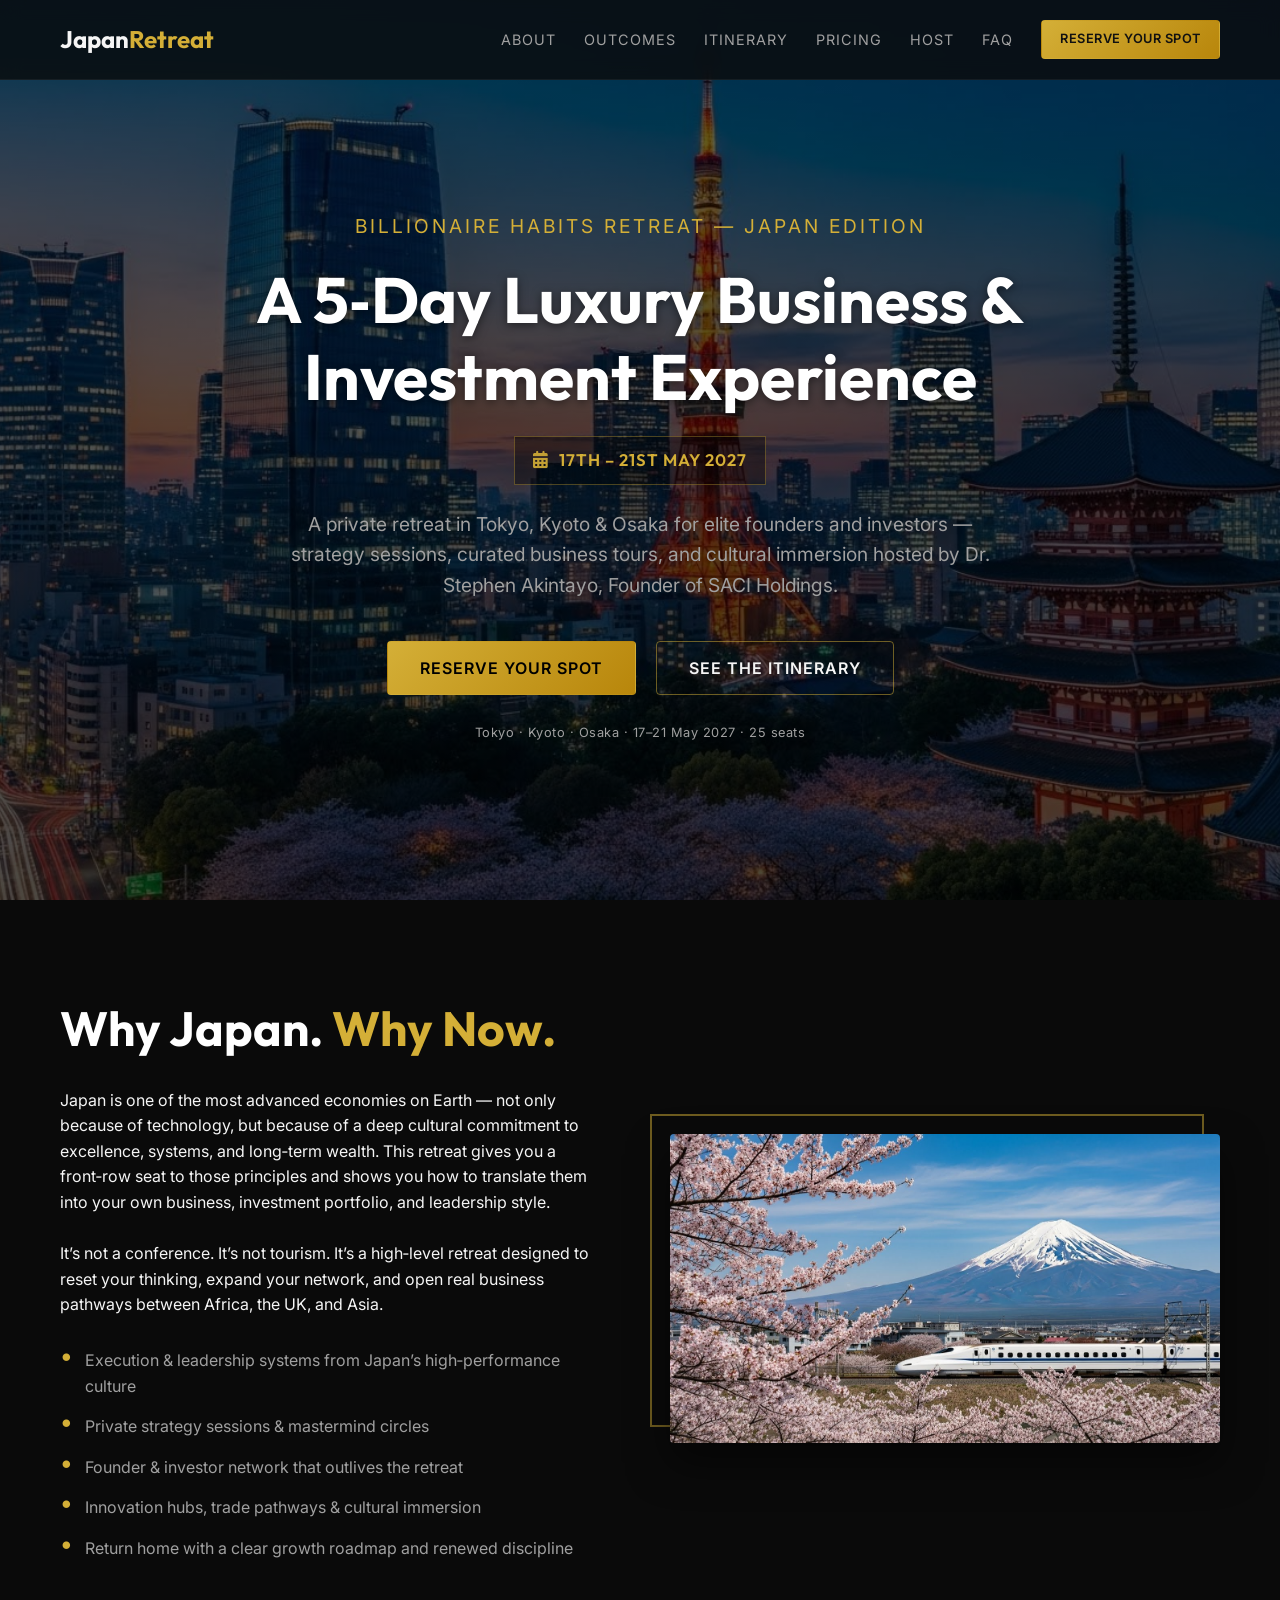
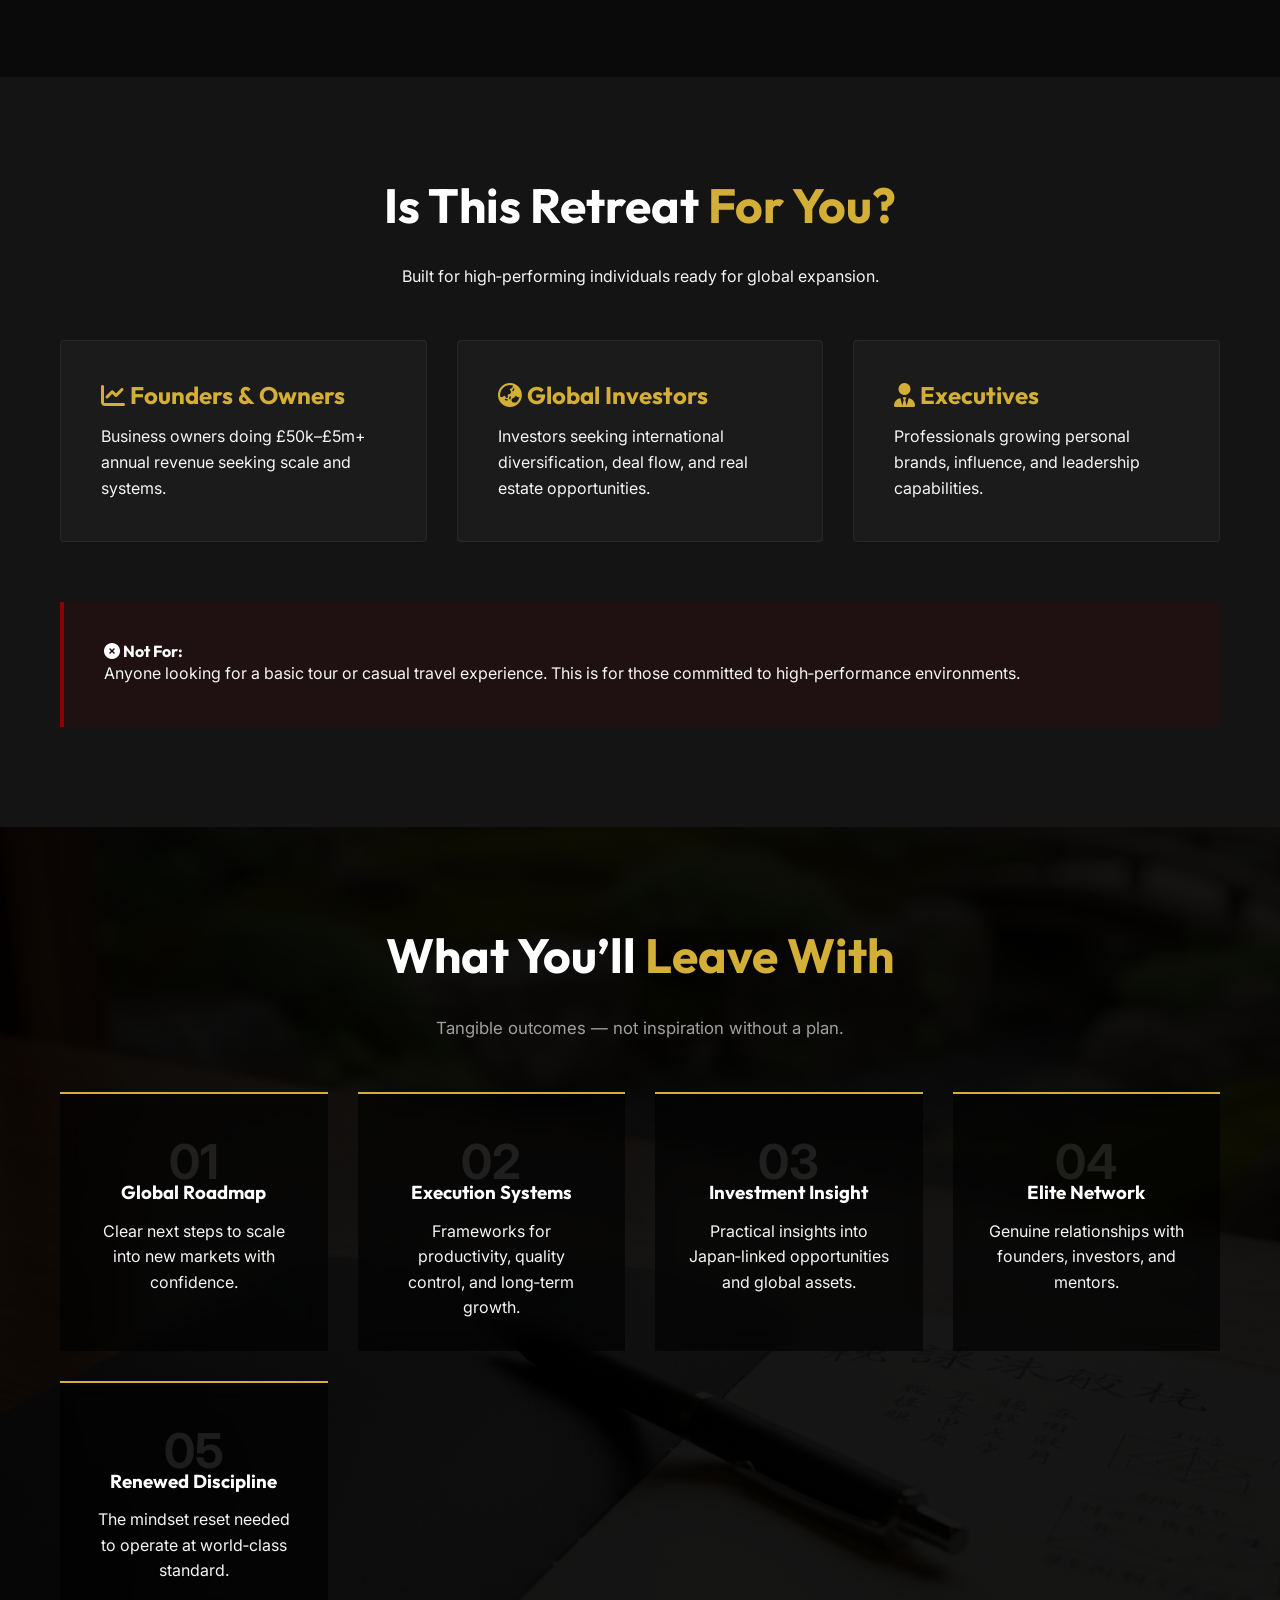
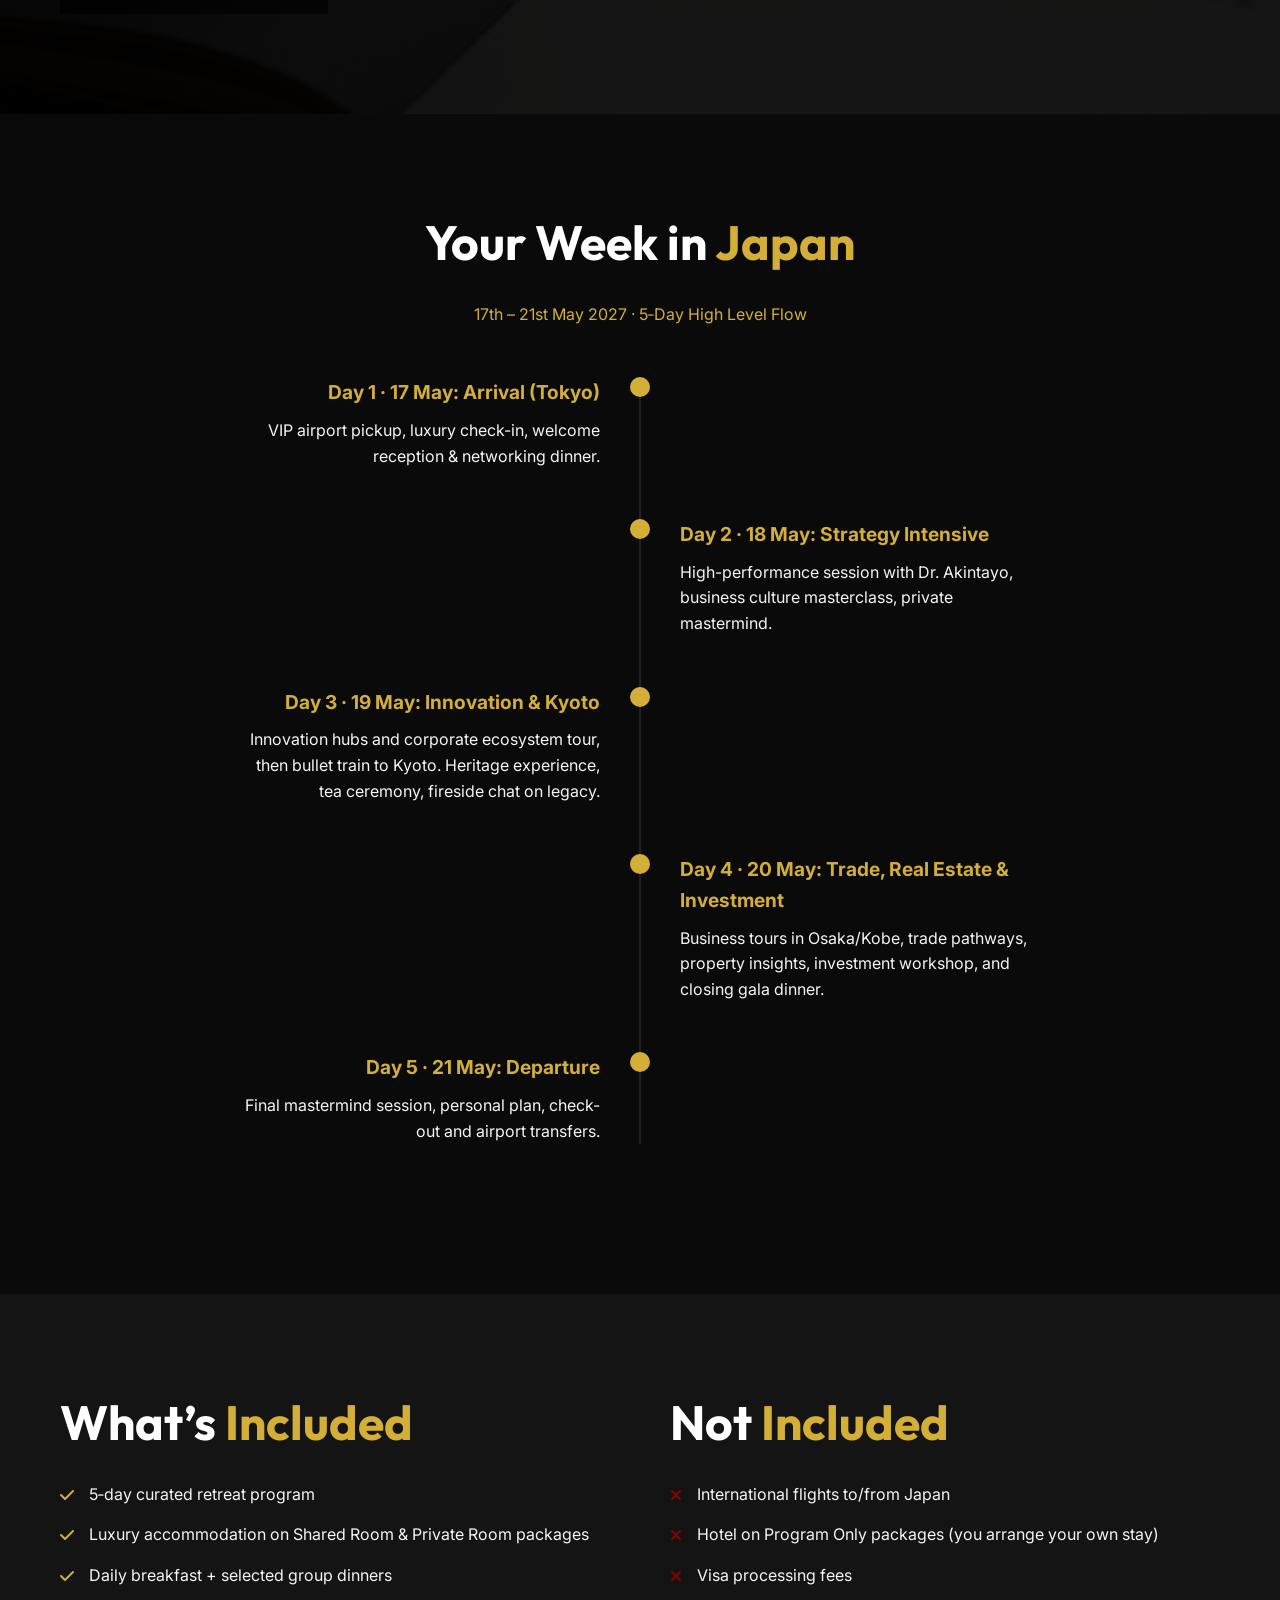
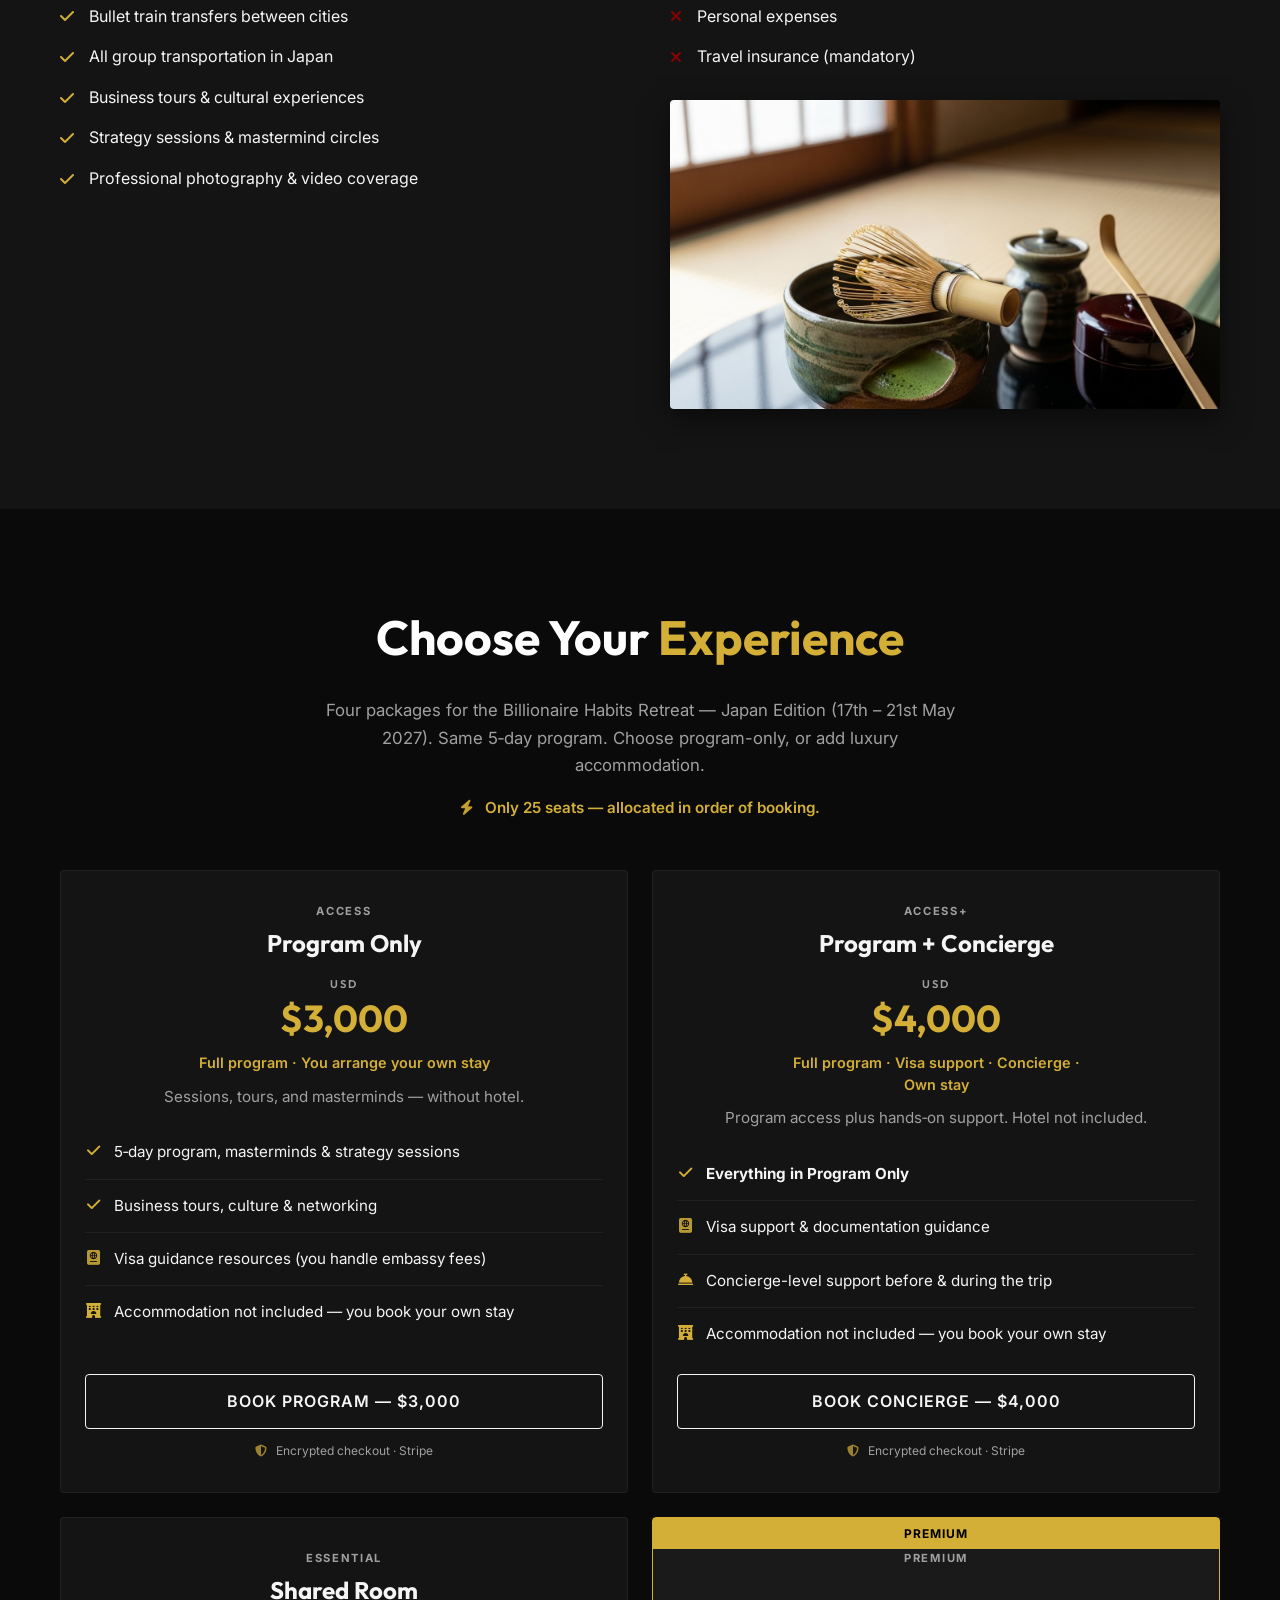
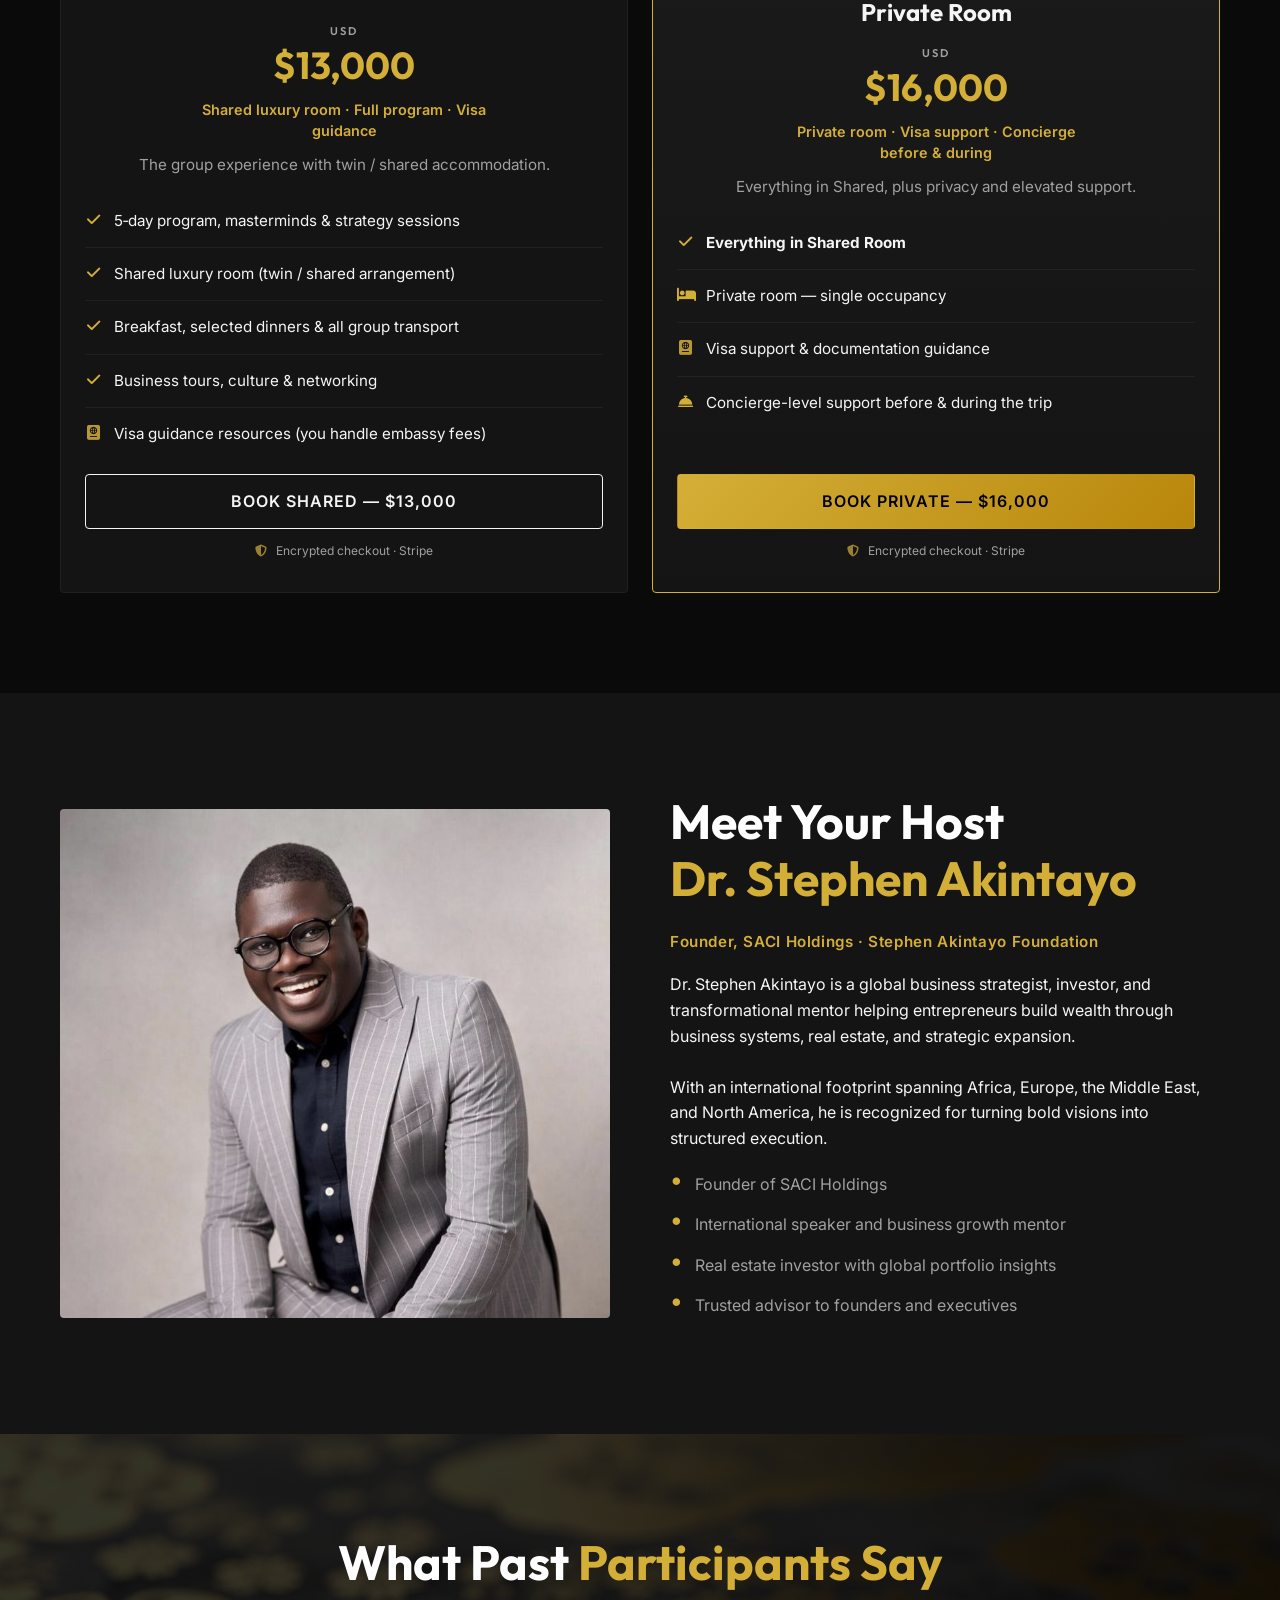
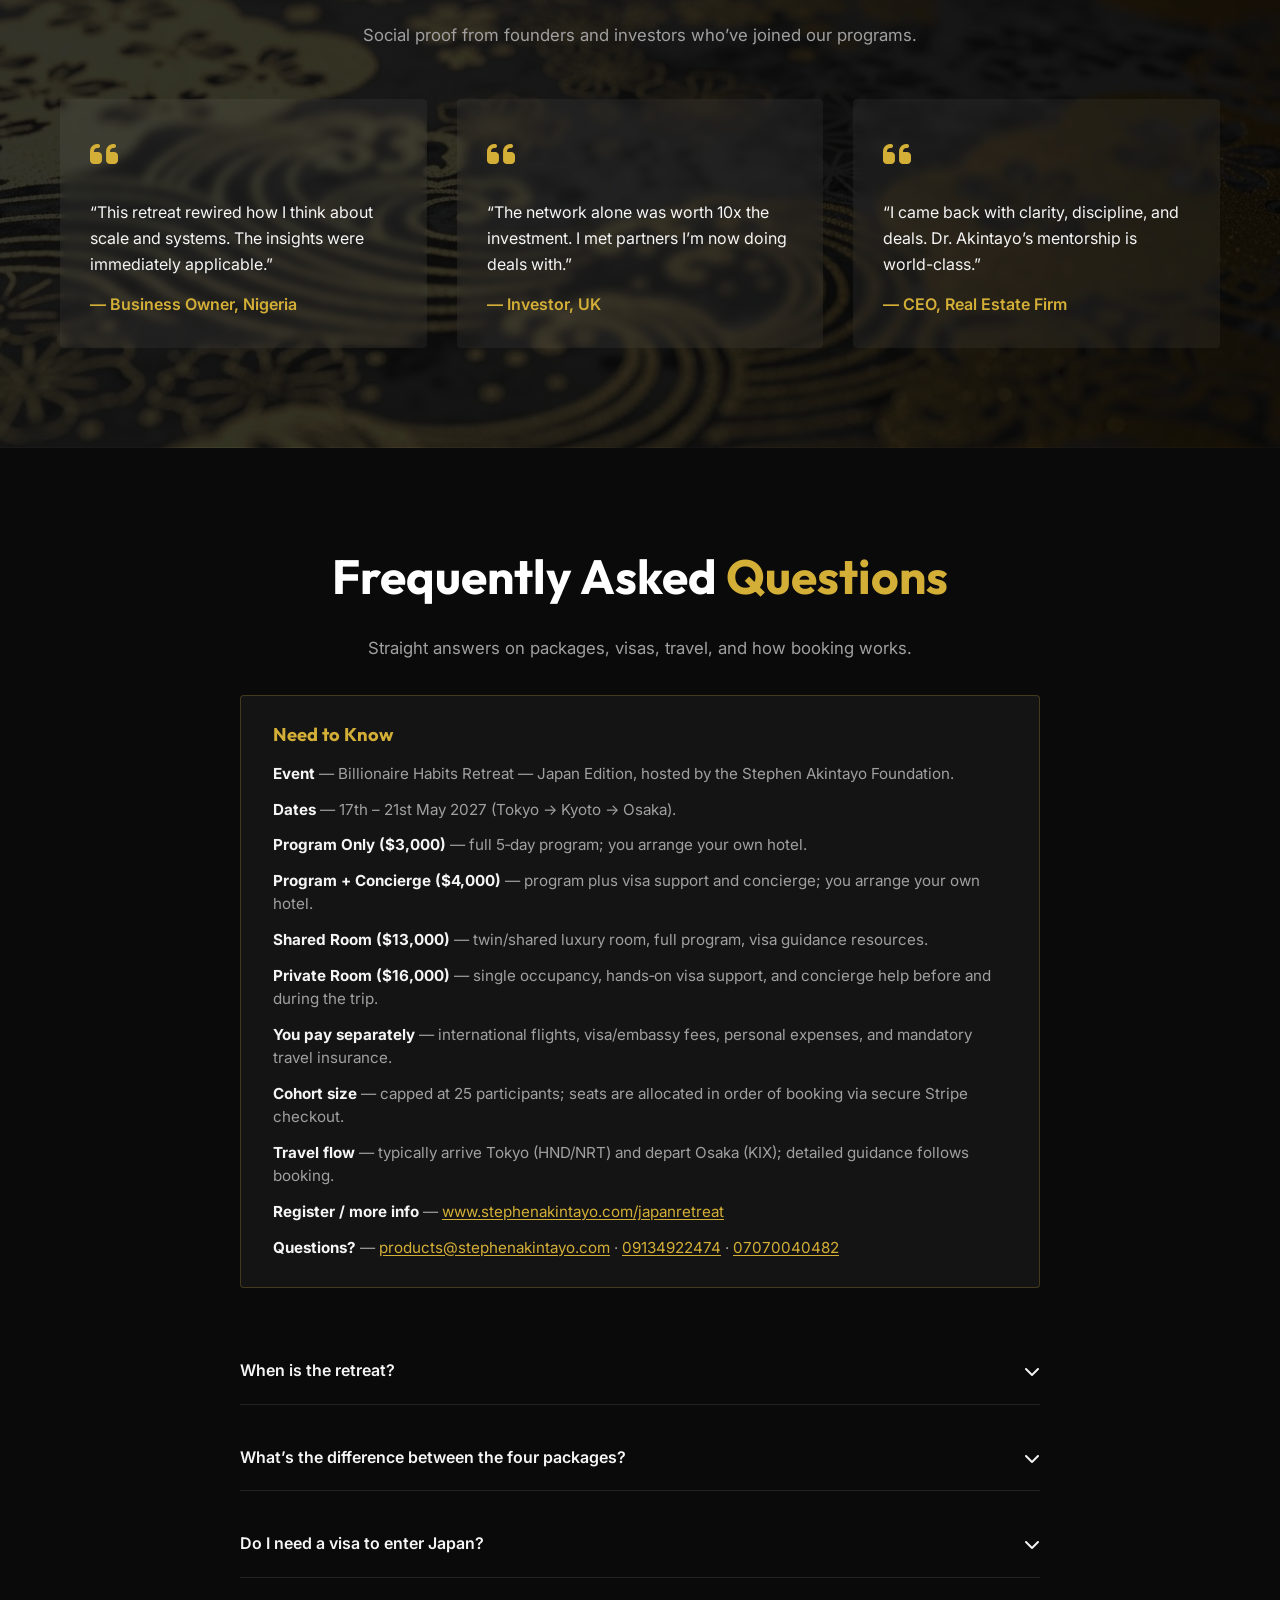
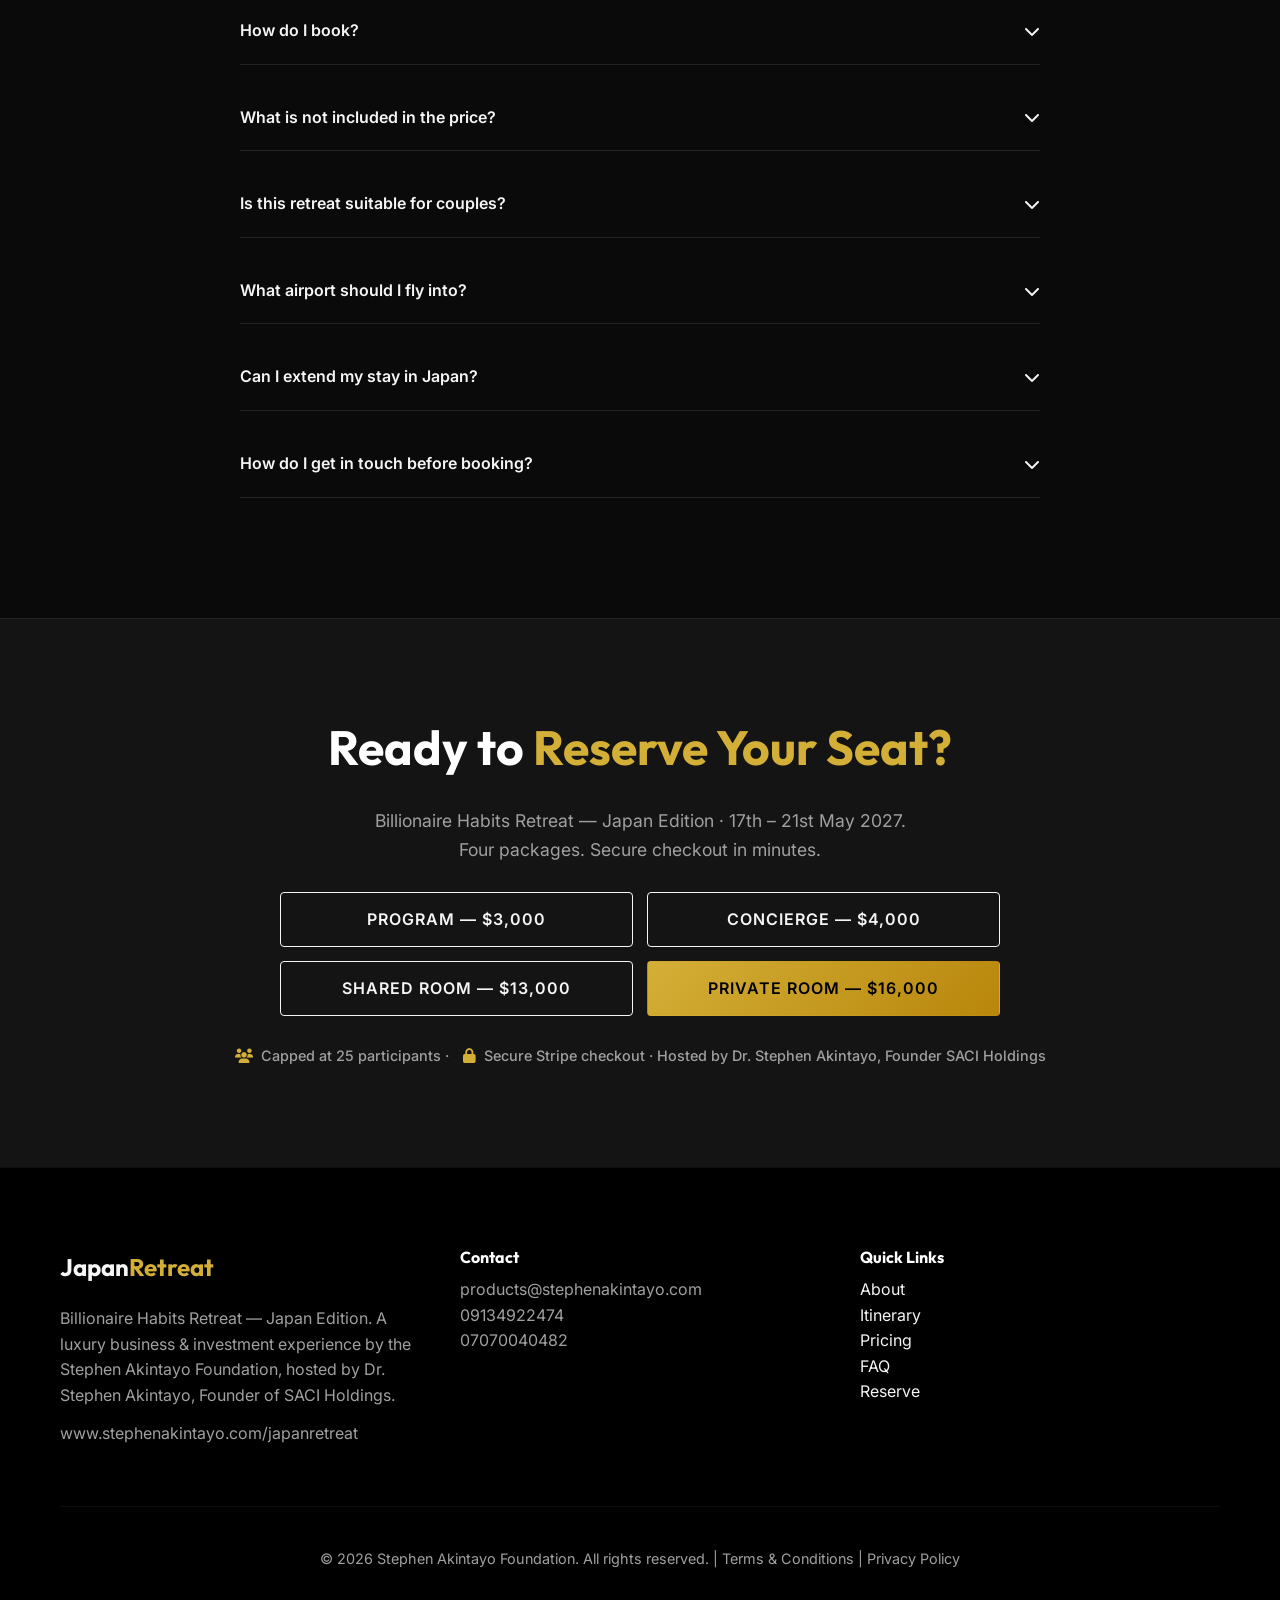
==== commit ea58452f: "feat: Update Japan Retreat landing page for 2027, revising dates, duration, and program details from" ====
--- a/index.html
+++ b/index.html
@@ -4,13 +4,13 @@
 <head>
     <meta charset="UTF-8">
     <meta name="viewport" content="width=device-width, initial-scale=1.0">
-    <title>Billionaire Habits Retreat — Japan Edition 2026 | Dr. Stephen Akintayo</title>
+    <title>Billionaire Habits Retreat — Japan Edition 2027 | Dr. Stephen Akintayo</title>
     <meta name="description"
-        content="Billionaire Habits Retreat — Japan Edition. 24th–30th Nov 2026 in Tokyo, Kyoto & Osaka. Hosted by Dr. Stephen Akintayo, Founder of SACI Holdings. Limited to 25 seats.">
+        content="Billionaire Habits Retreat — Japan Edition. 17th–21st May 2027 in Tokyo, Kyoto & Osaka. Hosted by Dr. Stephen Akintayo, Founder of SACI Holdings. Limited to 25 seats.">
     <meta name="theme-color" content="#0a0a0a">
-    <meta property="og:title" content="Billionaire Habits Retreat — Japan Edition | 24–30 Nov 2026">
+    <meta property="og:title" content="Billionaire Habits Retreat — Japan Edition | 17–21 May 2027">
     <meta property="og:description"
-        content="7 days in Tokyo, Kyoto & Osaka — strategy, investment insight, and elite networking. Hosted by Dr. Stephen Akintayo. Limited to 25 seats.">
+        content="5 days in Tokyo, Kyoto & Osaka — strategy, investment insight, and elite networking. Hosted by Dr. Stephen Akintayo. Limited to 25 seats.">
     <meta property="og:type" content="website">
 
     <!-- Google Fonts -->
@@ -53,8 +53,8 @@
     <header class="hero">
         <div class="hero-content animate-on-scroll">
             <span class="hero-subtitle">Billionaire Habits Retreat — Japan Edition</span>
-            <h1>A 7‑Day Luxury Business & Investment Experience</h1>
-            <p class="hero-date"><i class="fas fa-calendar-alt" aria-hidden="true"></i> 24th – 30th November 2026</p>
+            <h1>A 5‑Day Luxury Business & Investment Experience</h1>
+            <p class="hero-date"><i class="fas fa-calendar-alt" aria-hidden="true"></i> 17th – 21st May 2027</p>
             <p class="hero-micro">A private retreat in Tokyo, Kyoto &amp; Osaka for elite founders and investors —
                 strategy sessions, curated business tours, and cultural immersion hosted by Dr. Stephen Akintayo,
                 Founder of SACI Holdings.</p>
@@ -65,7 +65,7 @@
             </div>
 
             <div class="trust-indicators">
-                Tokyo · Kyoto · Osaka · 24–30 Nov 2026 · 25 seats
+                Tokyo · Kyoto · Osaka · 17–21 May 2027 · 25 seats
             </div>
         </div>
     </header>
@@ -174,43 +174,33 @@
         <div class="container">
             <div class="text-center animate-on-scroll">
                 <h2 class="section-title">Your Week in <span>Japan</span></h2>
-                <p class="text-gold">24th – 30th November 2026 · 7‑Day High Level Flow</p>
+                <p class="text-gold">17th – 21st May 2027 · 5‑Day High Level Flow</p>
             </div>
 
             <div class="timeline">
                 <div class="timeline-item animate-on-scroll">
                     <div class="timeline-dot"></div>
-                    <div class="day-title">Day 1 · 24 Nov: Arrival (Tokyo)</div>
+                    <div class="day-title">Day 1 · 17 May: Arrival (Tokyo)</div>
                     <p>VIP airport pickup, luxury check-in, welcome reception & networking dinner.</p>
                 </div>
                 <div class="timeline-item animate-on-scroll">
                     <div class="timeline-dot"></div>
-                    <div class="day-title">Day 2 · 25 Nov: Strategy Intensive</div>
+                    <div class="day-title">Day 2 · 18 May: Strategy Intensive</div>
                     <p>High-performance session with Dr. Akintayo, business culture masterclass, private mastermind.</p>
                 </div>
                 <div class="timeline-item animate-on-scroll">
                     <div class="timeline-dot"></div>
-                    <div class="day-title">Day 3 · 26 Nov: Innovation Tour</div>
-                    <p>Visit innovation hubs, corporate ecosystem tour, expert talk on economic models.</p>
+                    <div class="day-title">Day 3 · 19 May: Innovation &amp; Kyoto</div>
+                    <p>Innovation hubs and corporate ecosystem tour, then bullet train to Kyoto. Heritage experience, tea ceremony, fireside chat on legacy.</p>
                 </div>
                 <div class="timeline-item animate-on-scroll">
                     <div class="timeline-dot"></div>
-                    <div class="day-title">Day 4 · 27 Nov: Culture (Kyoto)</div>
-                    <p>Bullet train to Kyoto. Heritage experience, tea ceremony, fireside chat on legacy.</p>
+                    <div class="day-title">Day 4 · 20 May: Trade, Real Estate &amp; Investment</div>
+                    <p>Business tours in Osaka/Kobe, trade pathways, property insights, investment workshop, and closing gala dinner.</p>
                 </div>
                 <div class="timeline-item animate-on-scroll">
                     <div class="timeline-dot"></div>
-                    <div class="day-title">Day 5 · 28 Nov: Trade & Opportunity</div>
-                    <p>Business tours in Osaka/Kobe, trade pathways discussion, curated cultural experience.</p>
-                </div>
-                <div class="timeline-item animate-on-scroll">
-                    <div class="timeline-dot"></div>
-                    <div class="day-title">Day 6 · 29 Nov: Real Estate & Investment</div>
-                    <p>Property insights, investment workshop, closing gala dinner & awards.</p>
-                </div>
-                <div class="timeline-item animate-on-scroll">
-                    <div class="timeline-dot"></div>
-                    <div class="day-title">Day 7 · 30 Nov: Departure</div>
+                    <div class="day-title">Day 5 · 21 May: Departure</div>
                     <p>Final mastermind session, personal plan, check-out and airport transfers.</p>
                 </div>
             </div>
@@ -224,7 +214,7 @@
                 <div class="animate-on-scroll">
                     <h2 class="section-title">What’s <span>Included</span></h2>
                     <ul class="included-list">
-                        <li><i class="fas fa-check"></i> 7‑day curated retreat program</li>
+                        <li><i class="fas fa-check"></i> 5‑day curated retreat program</li>
                         <li><i class="fas fa-check"></i> Luxury accommodation on Shared Room &amp; Private Room packages</li>
                         <li><i class="fas fa-check"></i> Daily breakfast + selected group dinners</li>
                         <li><i class="fas fa-check"></i> Bullet train transfers between cities</li>
@@ -257,8 +247,8 @@
         <div class="container">
             <div class="text-center animate-on-scroll">
                 <h2 class="section-title">Choose Your <span>Experience</span></h2>
-                <p class="section-lead">Four packages for the Billionaire Habits Retreat — Japan Edition (24th – 30th Nov 2026).
-                    Same 7‑day program. Choose program-only, or add luxury accommodation.</p>
+                <p class="section-lead">Four packages for the Billionaire Habits Retreat — Japan Edition (17th – 21st May 2027).
+                    Same 5‑day program. Choose program-only, or add luxury accommodation.</p>
                 <p class="pricing-urgency"><i class="fas fa-bolt" aria-hidden="true"></i> Only 25 seats — allocated in order of booking.</p>
             </div>
 
@@ -270,7 +260,7 @@
                     <p class="package-diff">Full program · You arrange your own stay</p>
                     <p class="package-note">Sessions, tours, and masterminds — without hotel.</p>
                     <ul class="package-features">
-                        <li><i class="fas fa-check" aria-hidden="true"></i><span>7‑day program, masterminds &amp; strategy sessions</span></li>
+                        <li><i class="fas fa-check" aria-hidden="true"></i><span>5‑day program, masterminds &amp; strategy sessions</span></li>
                         <li><i class="fas fa-check" aria-hidden="true"></i><span>Business tours, culture &amp; networking</span></li>
                         <li><i class="fas fa-passport" aria-hidden="true"></i><span>Visa guidance resources (you handle embassy fees)</span></li>
                         <li><i class="fas fa-hotel" aria-hidden="true"></i><span>Accommodation not included — you book your own stay</span></li>
@@ -306,7 +296,7 @@
                     <p class="package-diff">Shared luxury room · Full program · Visa guidance</p>
                     <p class="package-note">The group experience with twin / shared accommodation.</p>
                     <ul class="package-features">
-                        <li><i class="fas fa-check" aria-hidden="true"></i><span>7‑day program, masterminds &amp; strategy sessions</span></li>
+                        <li><i class="fas fa-check" aria-hidden="true"></i><span>5‑day program, masterminds &amp; strategy sessions</span></li>
                         <li><i class="fas fa-check" aria-hidden="true"></i><span>Shared luxury room (twin / shared arrangement)</span></li>
                         <li><i class="fas fa-check" aria-hidden="true"></i><span>Breakfast, selected dinners &amp; all group transport</span></li>
                         <li><i class="fas fa-check" aria-hidden="true"></i><span>Business tours, culture &amp; networking</span></li>
@@ -409,8 +399,8 @@
                 <h3 class="need-to-know-title">Need to Know</h3>
                 <ul class="need-to-know-list">
                     <li><strong>Event</strong> — Billionaire Habits Retreat — Japan Edition, hosted by the Stephen Akintayo Foundation.</li>
-                    <li><strong>Dates</strong> — 24th – 30th November 2026 (Tokyo → Kyoto → Osaka).</li>
-                    <li><strong>Program Only ($3,000)</strong> — full 7‑day program; you arrange your own hotel.</li>
+                    <li><strong>Dates</strong> — 17th – 21st May 2027 (Tokyo → Kyoto → Osaka).</li>
+                    <li><strong>Program Only ($3,000)</strong> — full 5‑day program; you arrange your own hotel.</li>
                     <li><strong>Program + Concierge ($4,000)</strong> — program plus visa support and concierge; you arrange your own hotel.</li>
                     <li><strong>Shared Room ($13,000)</strong> — twin/shared luxury room, full program, visa guidance resources.</li>
                     <li><strong>Private Room ($16,000)</strong> — single occupancy, hands‑on visa support, and concierge help before and during the trip.</li>
@@ -426,12 +416,12 @@
                 <div class="faq-item">
                     <div class="faq-question">When is the retreat? <i class="fas fa-chevron-down"></i></div>
                     <div class="faq-answer">Billionaire Habits Retreat — Japan Edition runs from
-                        <strong>24th – 30th November 2026</strong>. Register and get updates at
+                        <strong>17th – 21st May 2027</strong>. Register and get updates at
                         <a href="https://www.stephenakintayo.com/japanretreat" rel="noopener noreferrer" target="_blank">www.stephenakintayo.com/japanretreat</a>.</div>
                 </div>
                 <div class="faq-item">
                     <div class="faq-question">What’s the difference between the four packages? <i class="fas fa-chevron-down"></i></div>
-                    <div class="faq-answer">All four include the 7‑day program, tours, and masterminds.
+                    <div class="faq-answer">All four include the 5‑day program, tours, and masterminds.
                         <strong>Program Only ($3,000)</strong> is sessions and tours — you book your own hotel.
                         <strong>Program + Concierge ($4,000)</strong> adds visa support and concierge help; hotel still not included.
                         <strong>Shared Room ($13,000)</strong> adds twin/shared luxury accommodation, breakfast, selected dinners, and group transport.
@@ -487,7 +477,7 @@
     <section id="apply" class="final-cta section-padding">
         <div class="container animate-on-scroll">
             <h2 class="section-title">Ready to <span>Reserve Your Seat?</span></h2>
-            <p class="final-cta-lead">Billionaire Habits Retreat — Japan Edition · 24th – 30th Nov 2026. Four packages. Secure checkout in minutes.</p>
+            <p class="final-cta-lead">Billionaire Habits Retreat — Japan Edition · 17th – 21st May 2027. Four packages. Secure checkout in minutes.</p>
 
             <div class="final-cta-grid">
                 <a href="https://buy.stripe.com/fZu7sM5kMaXRcx01kMew80B" class="btn btn-secondary" rel="noopener noreferrer"
@@ -541,7 +531,7 @@
                 </div>
             </div>
             <div class="footer-bottom">
-                <p>&copy; 2026 Stephen Akintayo Foundation. All rights reserved. | Terms &amp; Conditions | Privacy
+                <p>&copy; <span id="copyright-year">2026</span> Stephen Akintayo Foundation. All rights reserved. | Terms &amp; Conditions | Privacy
                     Policy</p>
             </div>
         </div>
--- a/style.css
+++ b/style.css
@@ -173,9 +173,15 @@
     background: rgba(212, 175, 55, 0.08);
 }
 
-.btn-nav-cta {
+.nav-links a.btn-nav-cta {
     padding: 10px 18px !important;
-    font-size: 0.75rem;
+    font-size: 0.8rem;
+    letter-spacing: 0.04em;
+    color: #111;
+}
+
+.nav-links a.btn-nav-cta:hover {
+    color: #111;
 }
 
 /* Animations */
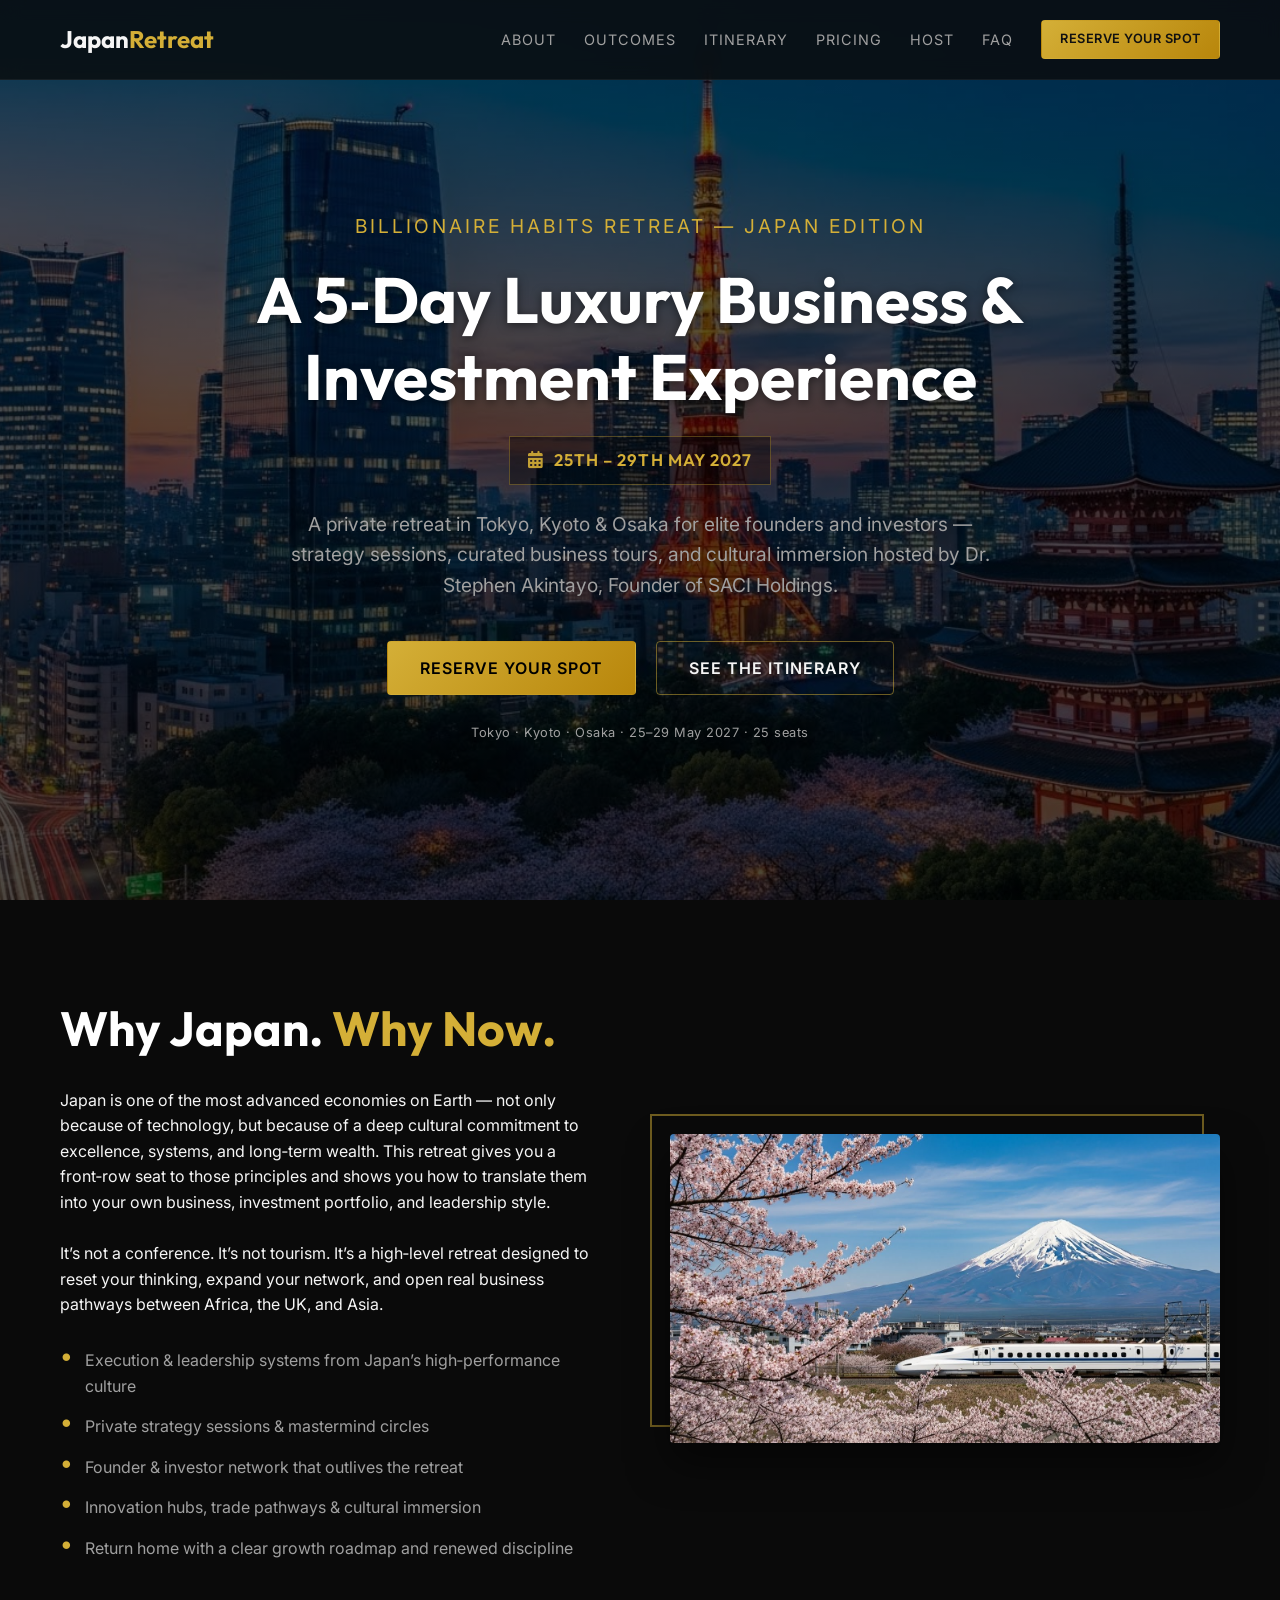
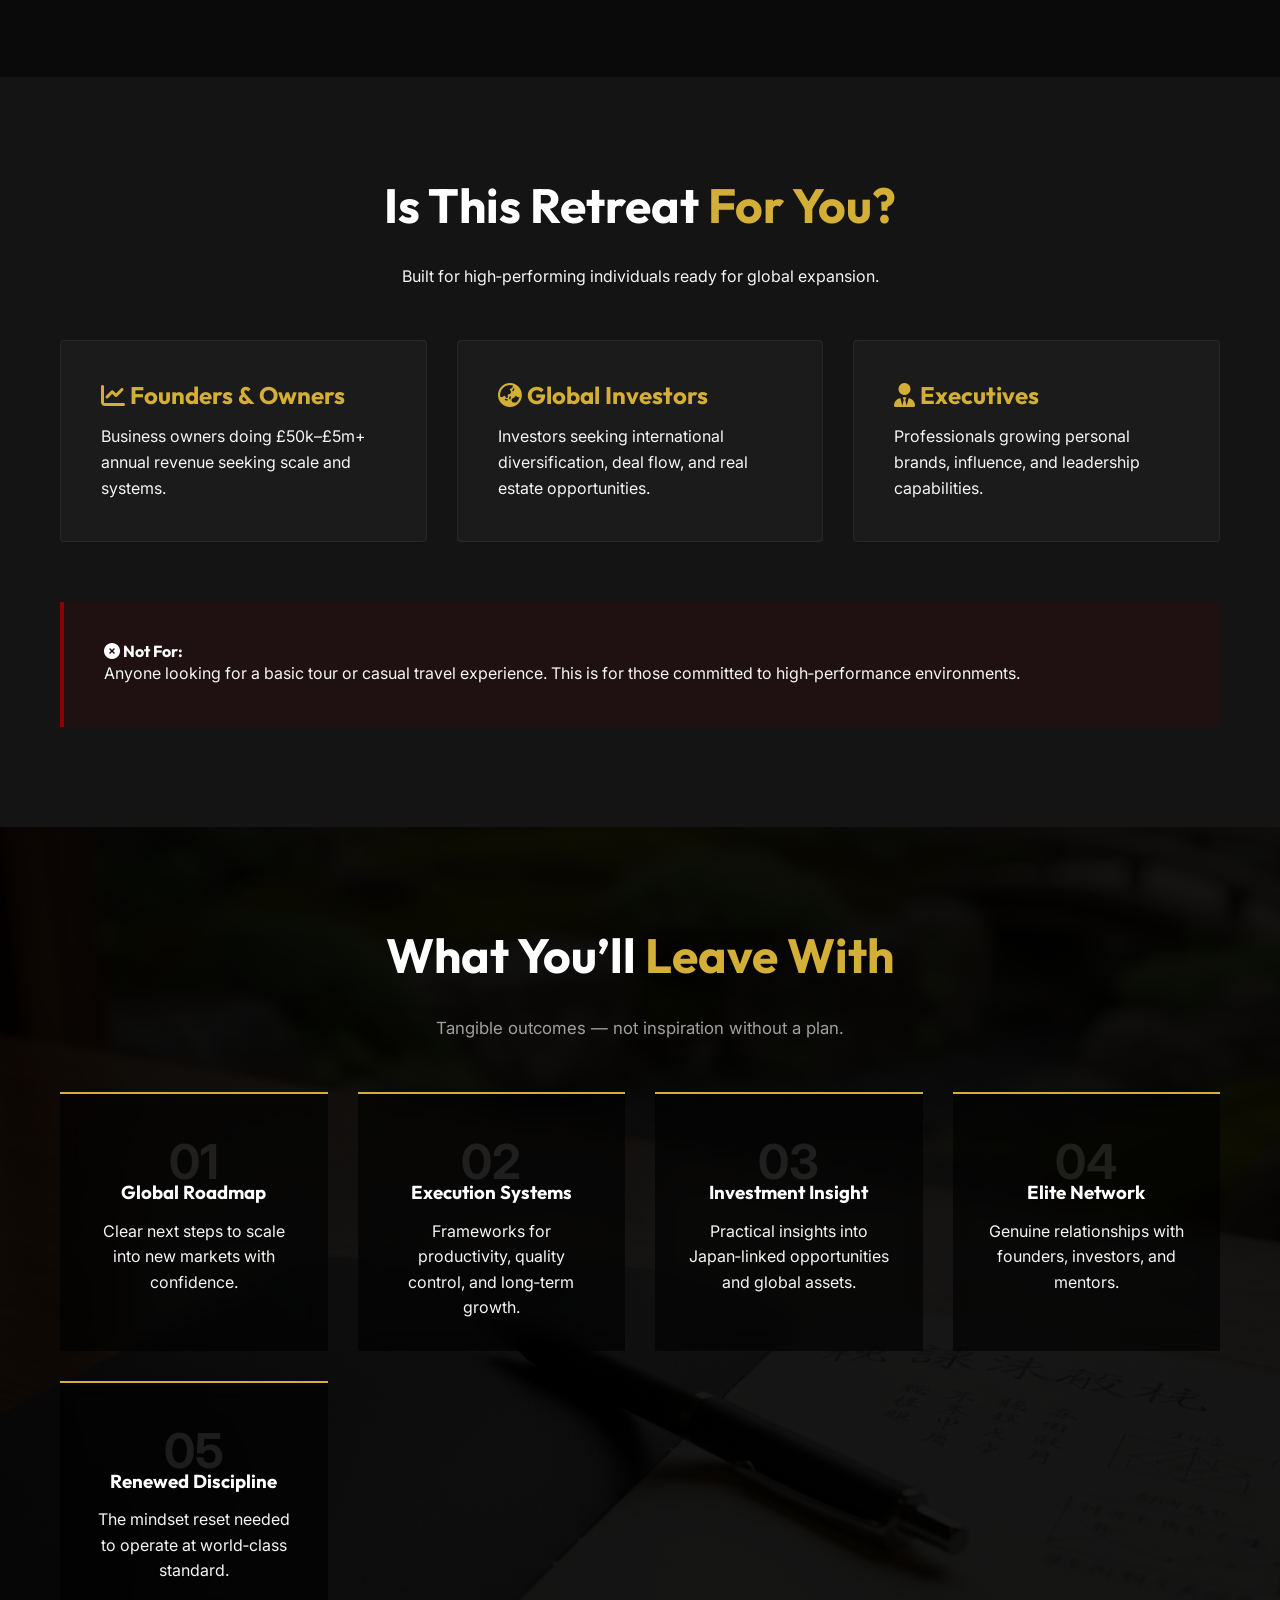
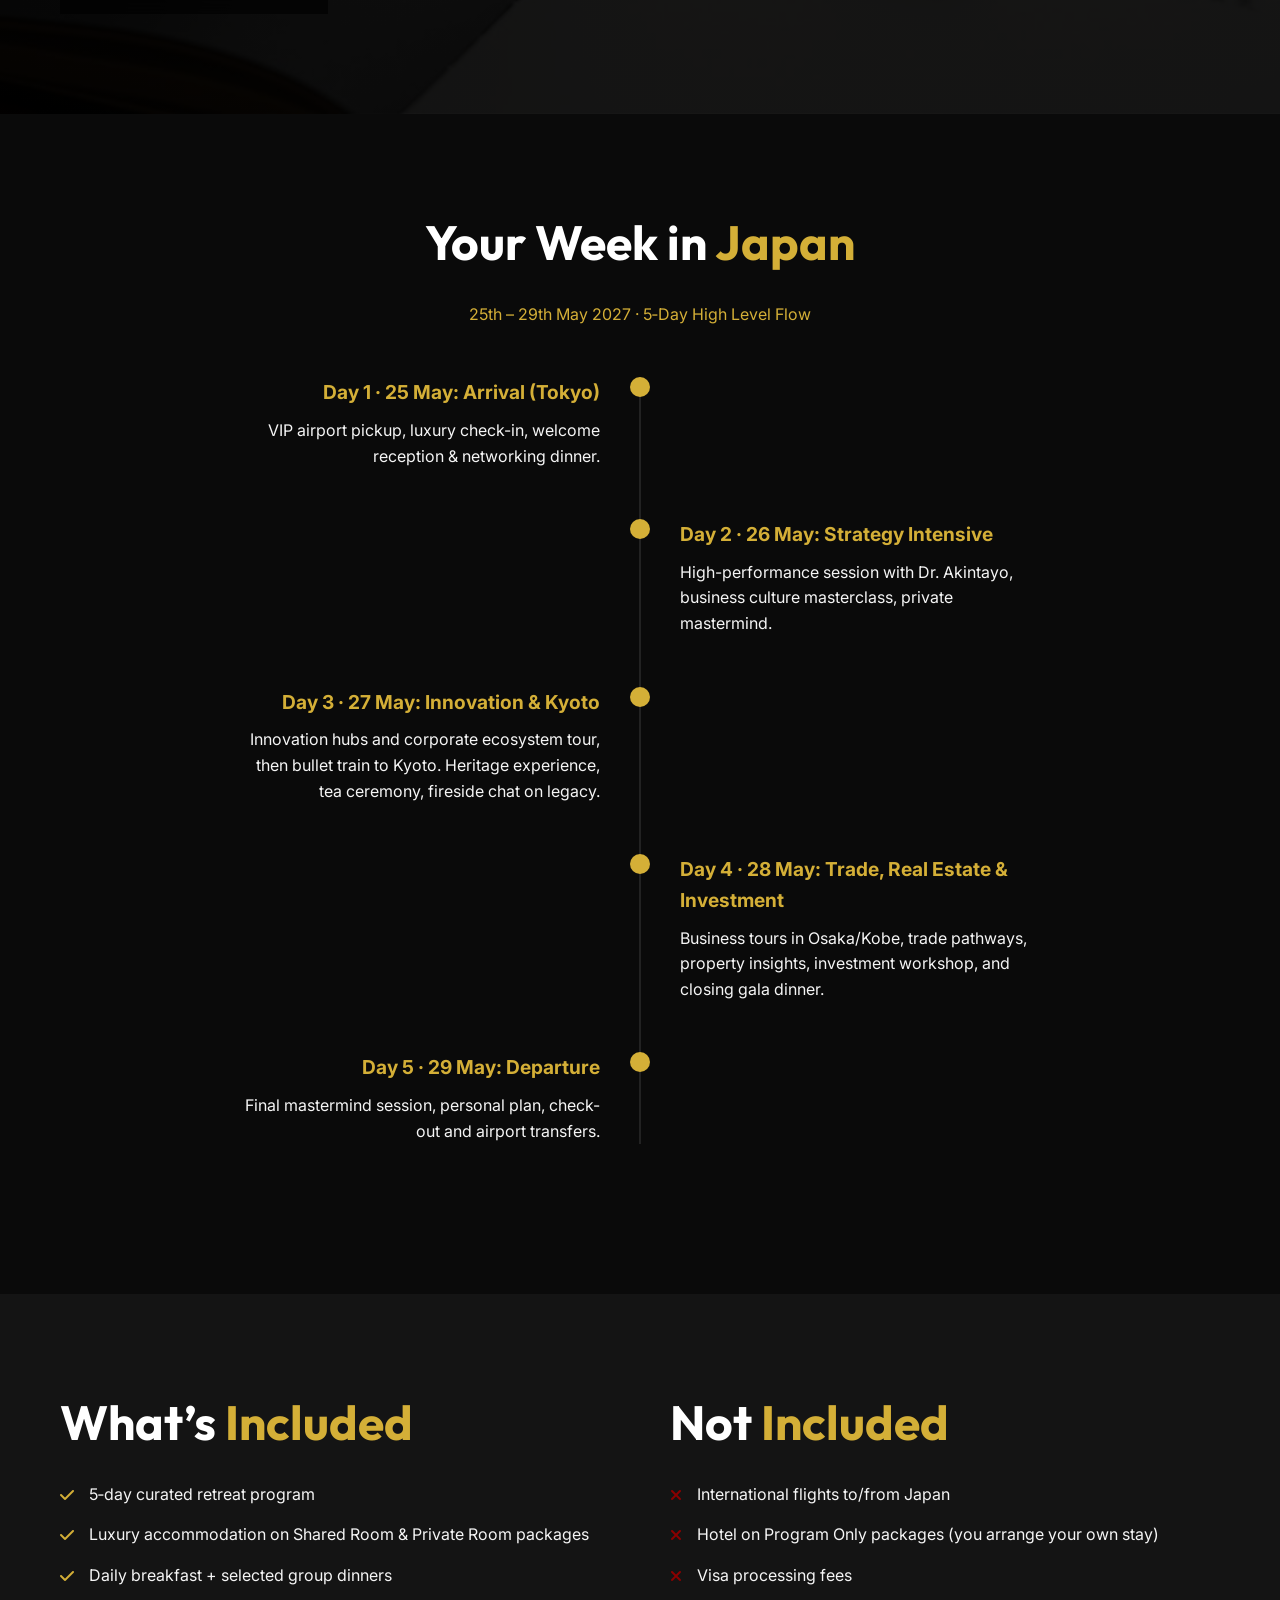
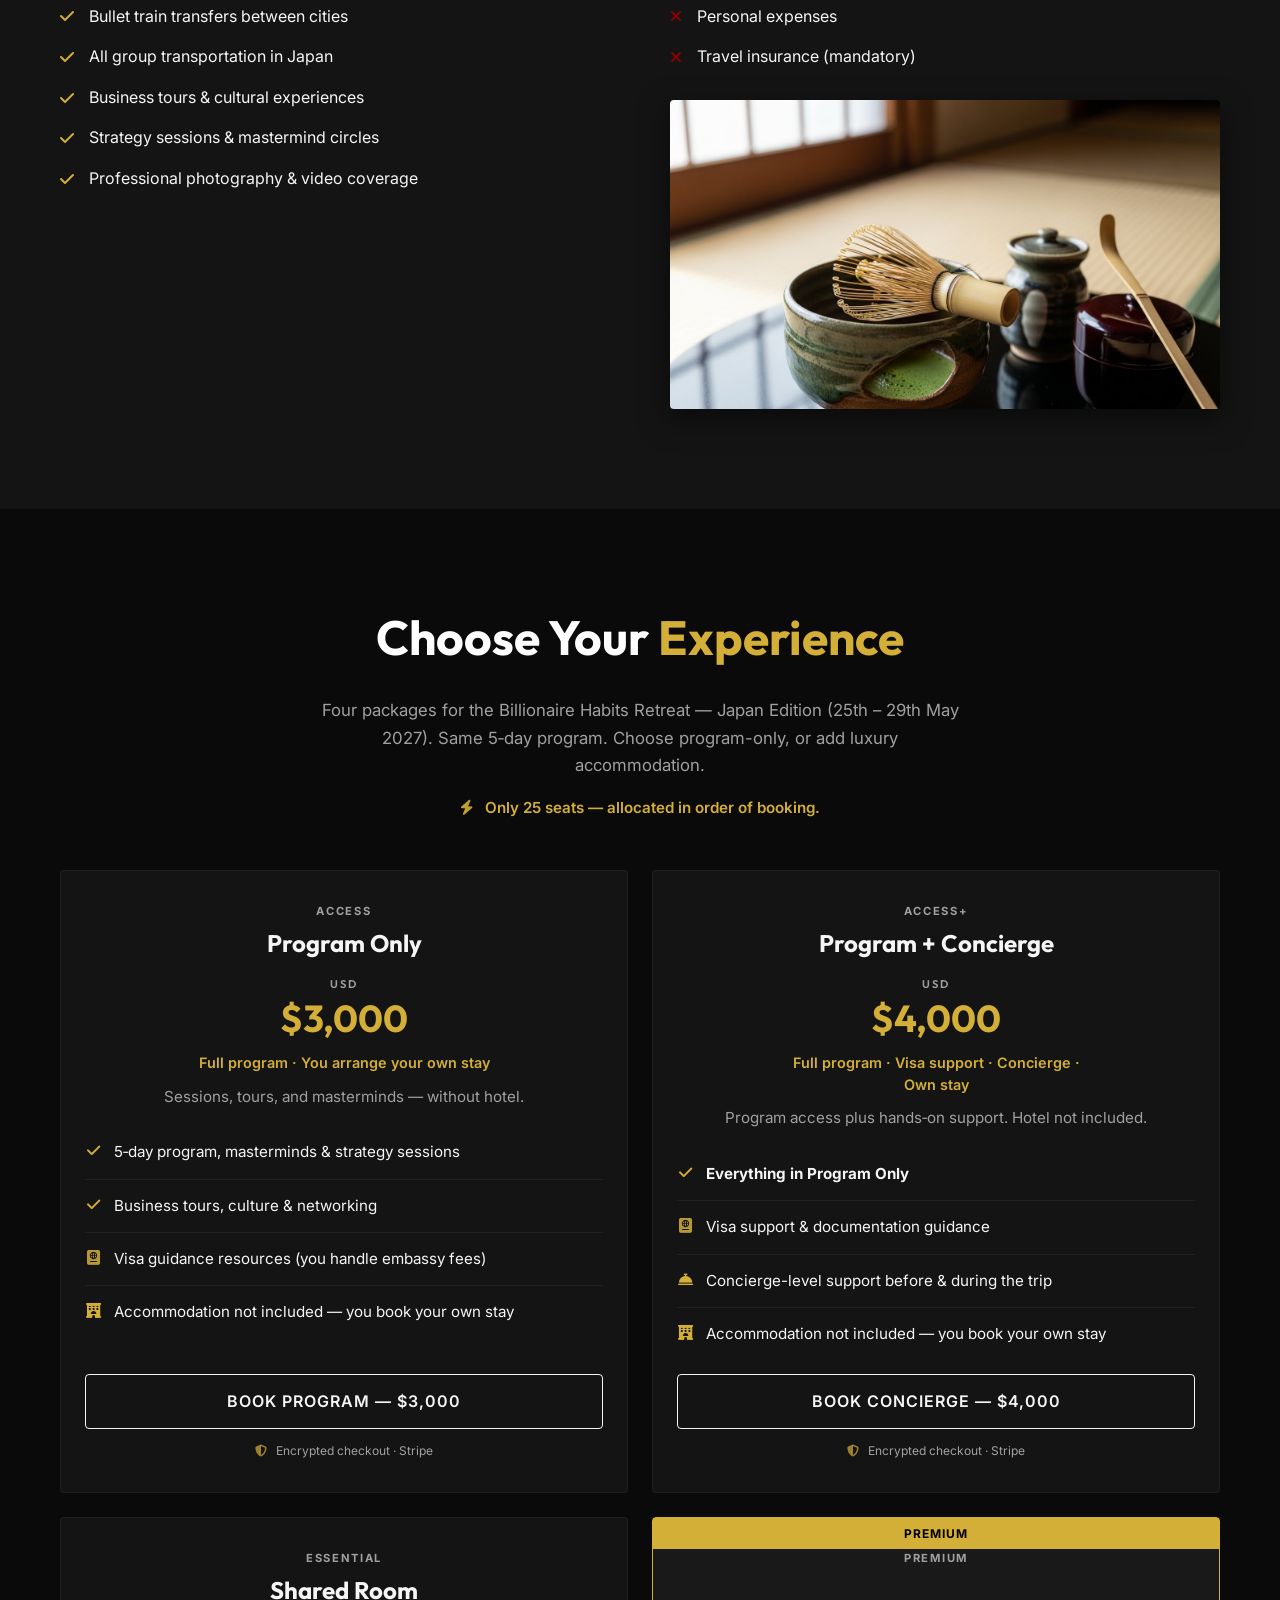
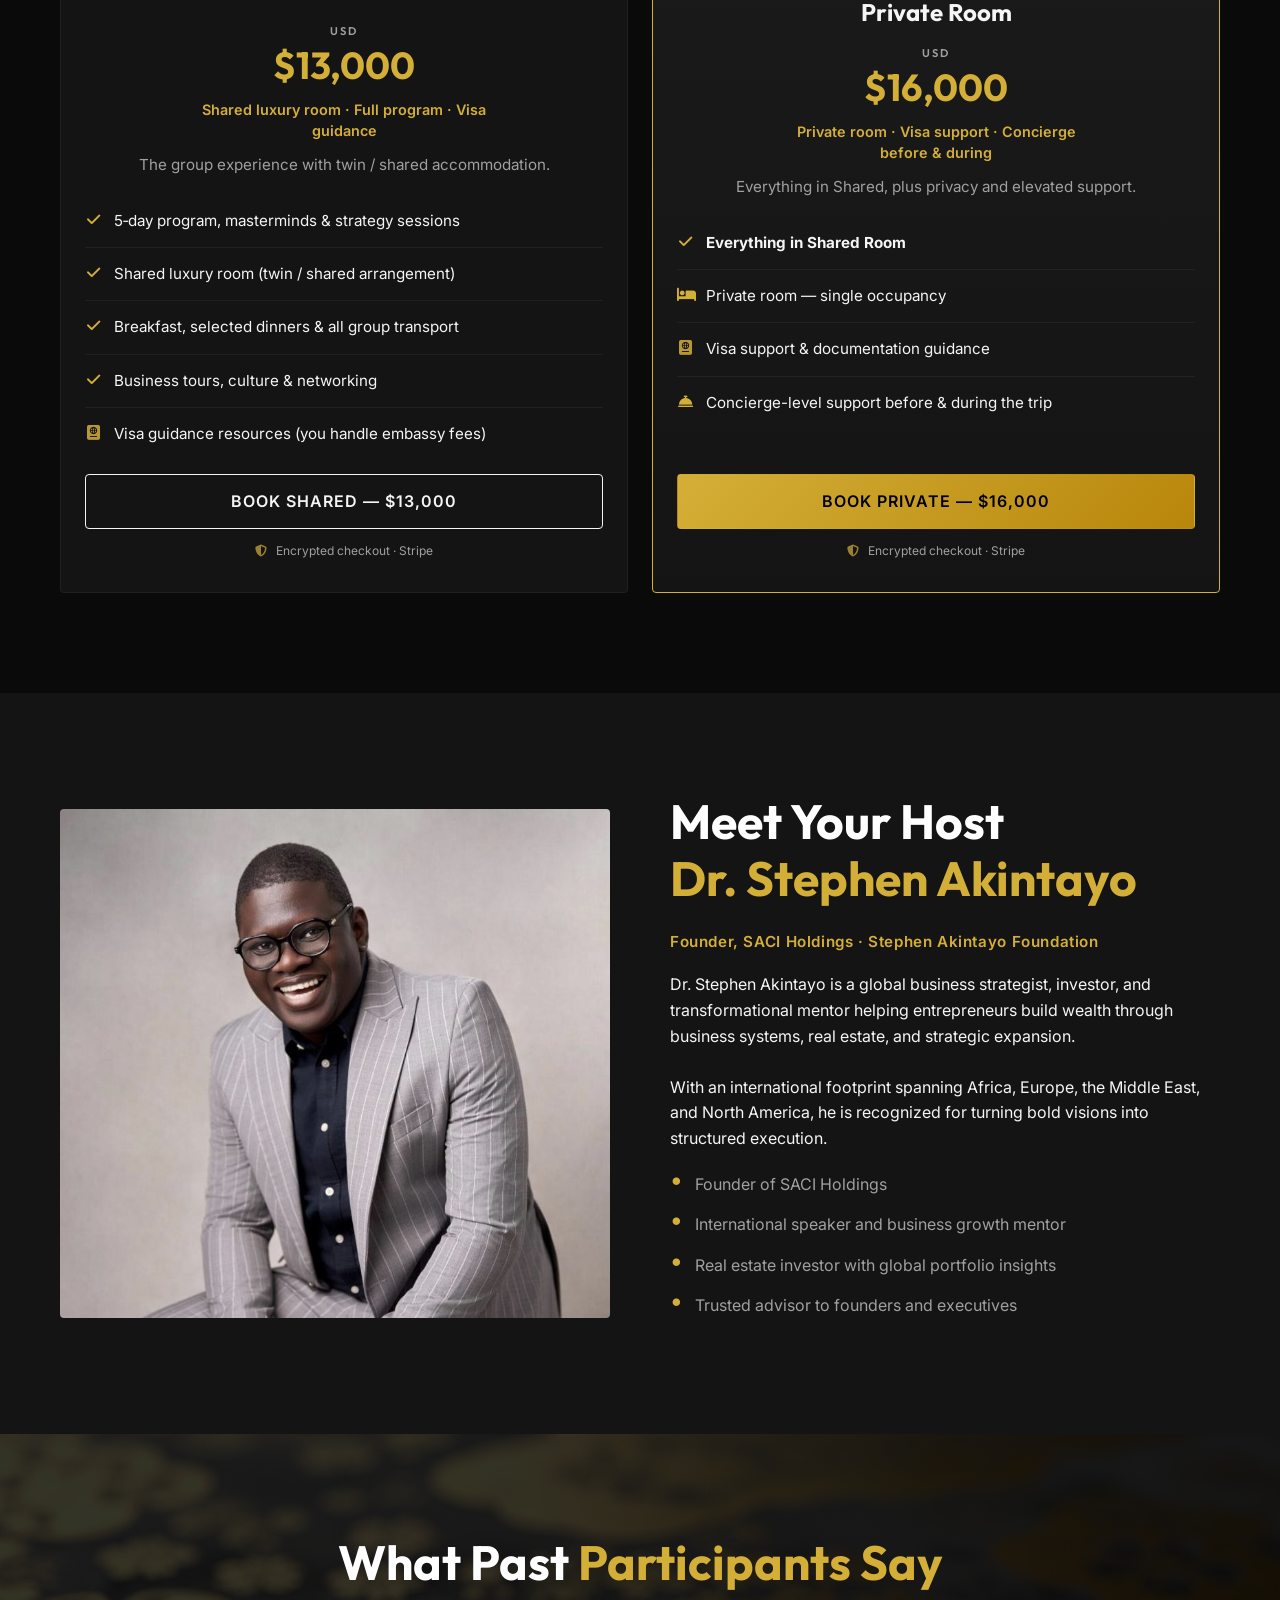
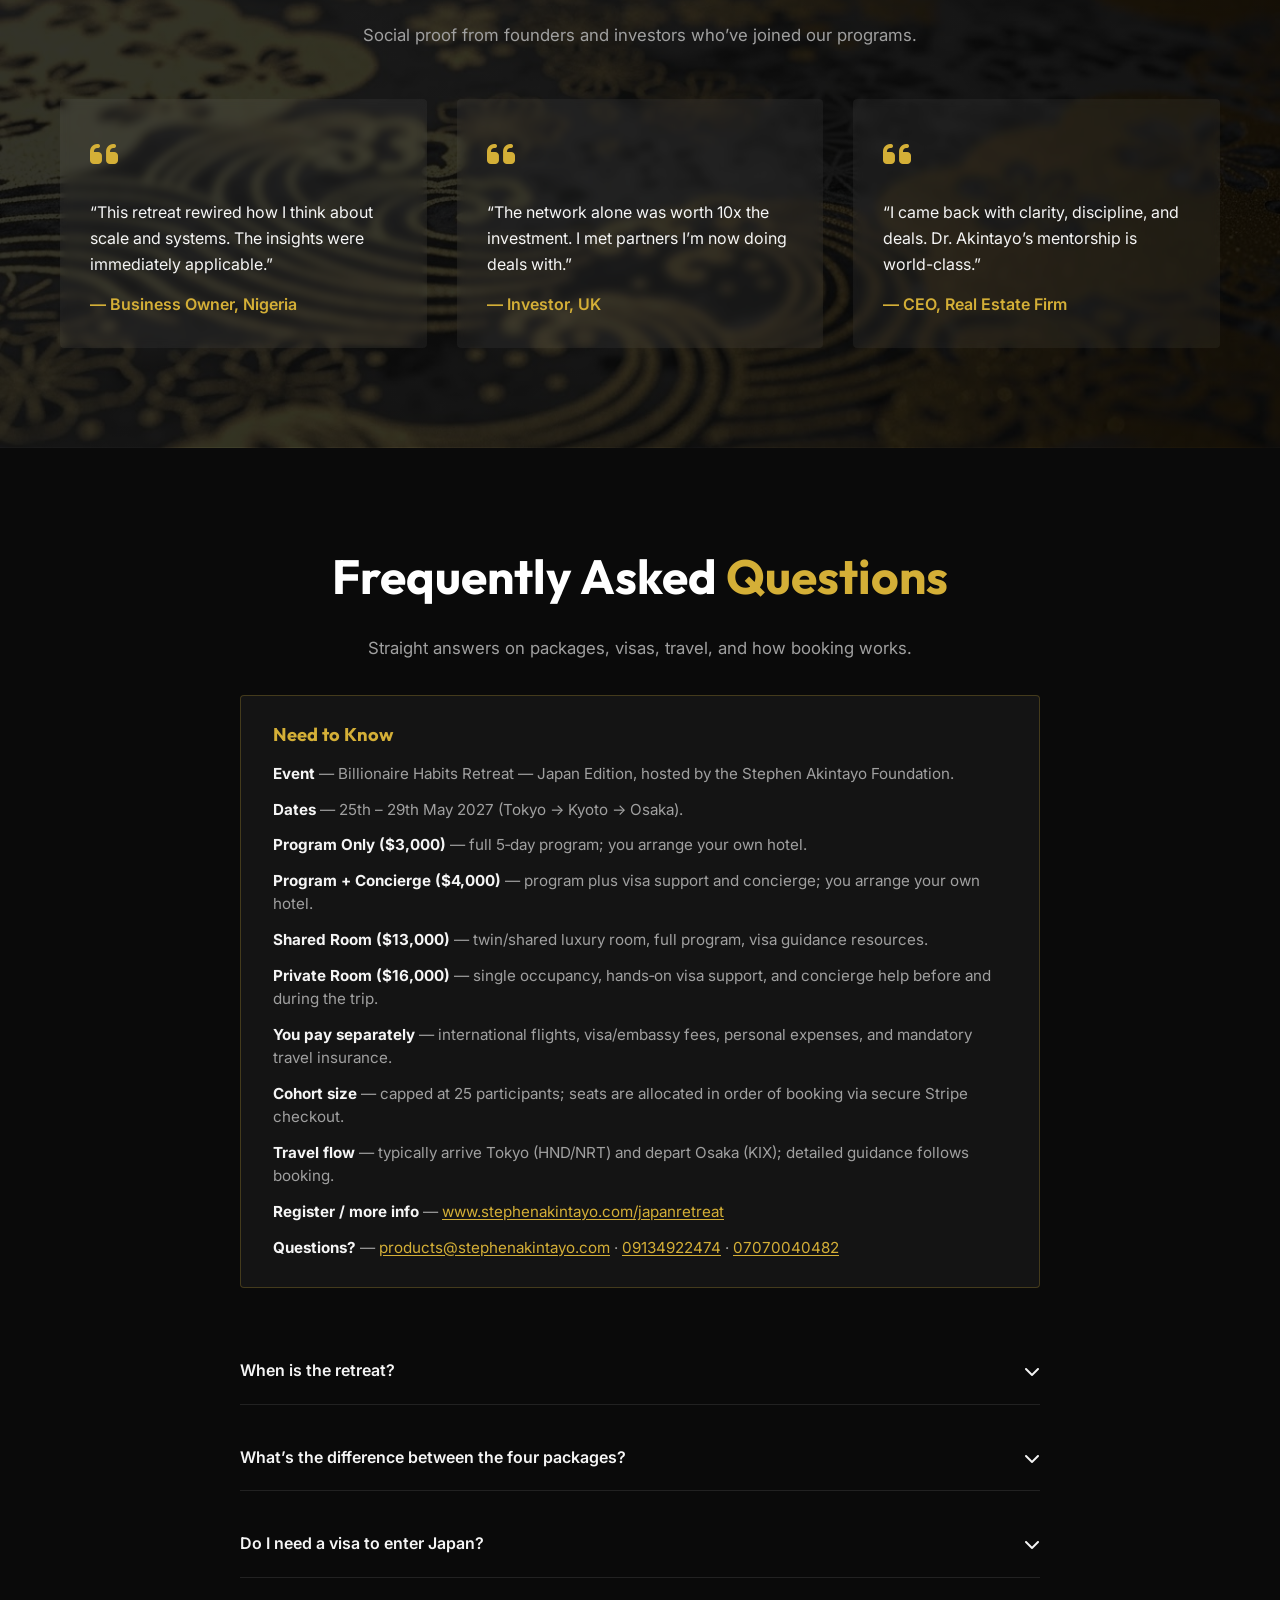
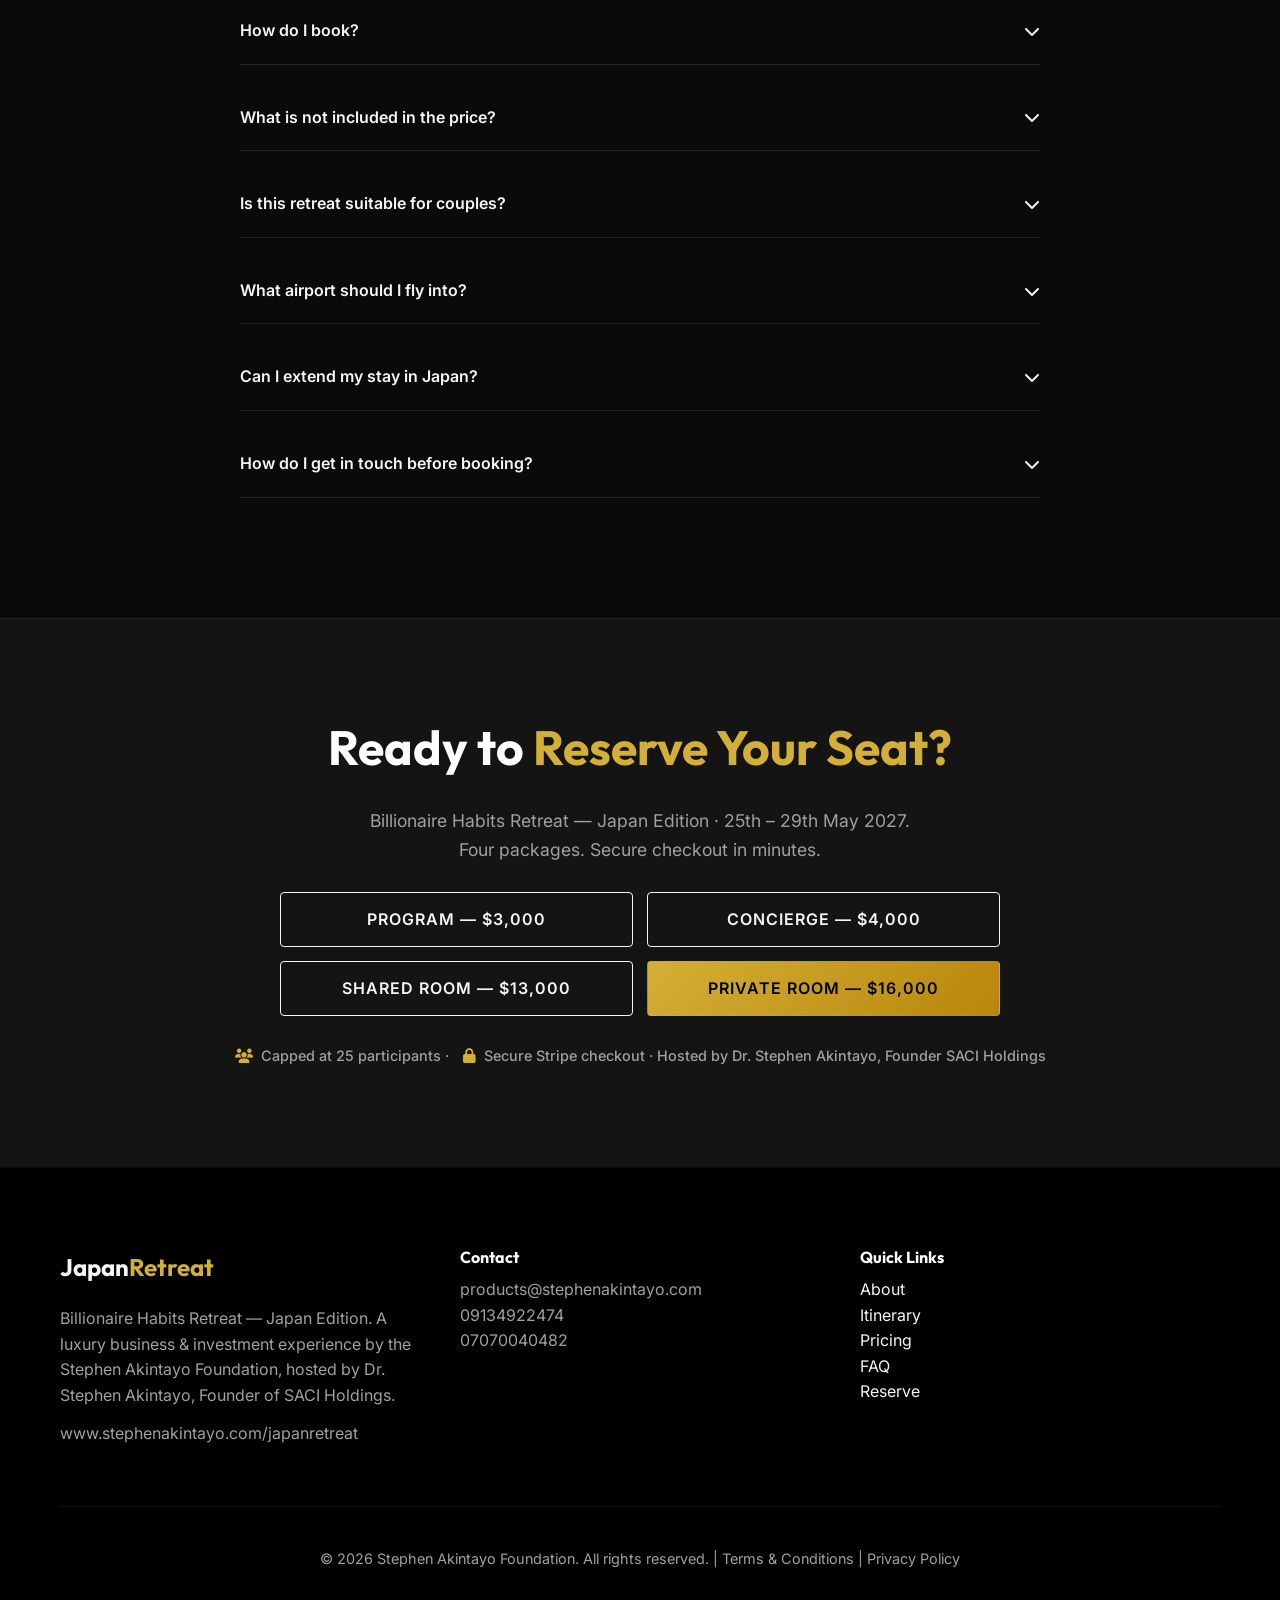
==== commit 672ccc88: "fix: Update dates for the Billionaire Habits Retreat — Japan Edition to reflect the new schedule fro" ====
--- a/index.html
+++ b/index.html
@@ -6,9 +6,9 @@
     <meta name="viewport" content="width=device-width, initial-scale=1.0">
     <title>Billionaire Habits Retreat — Japan Edition 2027 | Dr. Stephen Akintayo</title>
     <meta name="description"
-        content="Billionaire Habits Retreat — Japan Edition. 17th–21st May 2027 in Tokyo, Kyoto & Osaka. Hosted by Dr. Stephen Akintayo, Founder of SACI Holdings. Limited to 25 seats.">
+        content="Billionaire Habits Retreat — Japan Edition. 25th–29th May 2027 in Tokyo, Kyoto & Osaka. Hosted by Dr. Stephen Akintayo, Founder of SACI Holdings. Limited to 25 seats.">
     <meta name="theme-color" content="#0a0a0a">
-    <meta property="og:title" content="Billionaire Habits Retreat — Japan Edition | 17–21 May 2027">
+    <meta property="og:title" content="Billionaire Habits Retreat — Japan Edition | 25–29 May 2027">
     <meta property="og:description"
         content="5 days in Tokyo, Kyoto & Osaka — strategy, investment insight, and elite networking. Hosted by Dr. Stephen Akintayo. Limited to 25 seats.">
     <meta property="og:type" content="website">
@@ -54,7 +54,7 @@
         <div class="hero-content animate-on-scroll">
             <span class="hero-subtitle">Billionaire Habits Retreat — Japan Edition</span>
             <h1>A 5‑Day Luxury Business & Investment Experience</h1>
-            <p class="hero-date"><i class="fas fa-calendar-alt" aria-hidden="true"></i> 17th – 21st May 2027</p>
+            <p class="hero-date"><i class="fas fa-calendar-alt" aria-hidden="true"></i> 25th – 29th May 2027</p>
             <p class="hero-micro">A private retreat in Tokyo, Kyoto &amp; Osaka for elite founders and investors —
                 strategy sessions, curated business tours, and cultural immersion hosted by Dr. Stephen Akintayo,
                 Founder of SACI Holdings.</p>
@@ -65,7 +65,7 @@
             </div>
 
             <div class="trust-indicators">
-                Tokyo · Kyoto · Osaka · 17–21 May 2027 · 25 seats
+                Tokyo · Kyoto · Osaka · 25–29 May 2027 · 25 seats
             </div>
         </div>
     </header>
@@ -174,33 +174,33 @@
         <div class="container">
             <div class="text-center animate-on-scroll">
                 <h2 class="section-title">Your Week in <span>Japan</span></h2>
-                <p class="text-gold">17th – 21st May 2027 · 5‑Day High Level Flow</p>
+                <p class="text-gold">25th – 29th May 2027 · 5‑Day High Level Flow</p>
             </div>
 
             <div class="timeline">
                 <div class="timeline-item animate-on-scroll">
                     <div class="timeline-dot"></div>
-                    <div class="day-title">Day 1 · 17 May: Arrival (Tokyo)</div>
+                    <div class="day-title">Day 1 · 25 May: Arrival (Tokyo)</div>
                     <p>VIP airport pickup, luxury check-in, welcome reception & networking dinner.</p>
                 </div>
                 <div class="timeline-item animate-on-scroll">
                     <div class="timeline-dot"></div>
-                    <div class="day-title">Day 2 · 18 May: Strategy Intensive</div>
+                    <div class="day-title">Day 2 · 26 May: Strategy Intensive</div>
                     <p>High-performance session with Dr. Akintayo, business culture masterclass, private mastermind.</p>
                 </div>
                 <div class="timeline-item animate-on-scroll">
                     <div class="timeline-dot"></div>
-                    <div class="day-title">Day 3 · 19 May: Innovation &amp; Kyoto</div>
+                    <div class="day-title">Day 3 · 27 May: Innovation &amp; Kyoto</div>
                     <p>Innovation hubs and corporate ecosystem tour, then bullet train to Kyoto. Heritage experience, tea ceremony, fireside chat on legacy.</p>
                 </div>
                 <div class="timeline-item animate-on-scroll">
                     <div class="timeline-dot"></div>
-                    <div class="day-title">Day 4 · 20 May: Trade, Real Estate &amp; Investment</div>
+                    <div class="day-title">Day 4 · 28 May: Trade, Real Estate &amp; Investment</div>
                     <p>Business tours in Osaka/Kobe, trade pathways, property insights, investment workshop, and closing gala dinner.</p>
                 </div>
                 <div class="timeline-item animate-on-scroll">
                     <div class="timeline-dot"></div>
-                    <div class="day-title">Day 5 · 21 May: Departure</div>
+                    <div class="day-title">Day 5 · 29 May: Departure</div>
                     <p>Final mastermind session, personal plan, check-out and airport transfers.</p>
                 </div>
             </div>
@@ -247,7 +247,7 @@
         <div class="container">
             <div class="text-center animate-on-scroll">
                 <h2 class="section-title">Choose Your <span>Experience</span></h2>
-                <p class="section-lead">Four packages for the Billionaire Habits Retreat — Japan Edition (17th – 21st May 2027).
+                <p class="section-lead">Four packages for the Billionaire Habits Retreat — Japan Edition (25th – 29th May 2027).
                     Same 5‑day program. Choose program-only, or add luxury accommodation.</p>
                 <p class="pricing-urgency"><i class="fas fa-bolt" aria-hidden="true"></i> Only 25 seats — allocated in order of booking.</p>
             </div>
@@ -399,7 +399,7 @@
                 <h3 class="need-to-know-title">Need to Know</h3>
                 <ul class="need-to-know-list">
                     <li><strong>Event</strong> — Billionaire Habits Retreat — Japan Edition, hosted by the Stephen Akintayo Foundation.</li>
-                    <li><strong>Dates</strong> — 17th – 21st May 2027 (Tokyo → Kyoto → Osaka).</li>
+                    <li><strong>Dates</strong> — 25th – 29th May 2027 (Tokyo → Kyoto → Osaka).</li>
                     <li><strong>Program Only ($3,000)</strong> — full 5‑day program; you arrange your own hotel.</li>
                     <li><strong>Program + Concierge ($4,000)</strong> — program plus visa support and concierge; you arrange your own hotel.</li>
                     <li><strong>Shared Room ($13,000)</strong> — twin/shared luxury room, full program, visa guidance resources.</li>
@@ -416,7 +416,7 @@
                 <div class="faq-item">
                     <div class="faq-question">When is the retreat? <i class="fas fa-chevron-down"></i></div>
                     <div class="faq-answer">Billionaire Habits Retreat — Japan Edition runs from
-                        <strong>17th – 21st May 2027</strong>. Register and get updates at
+                        <strong>25th – 29th May 2027</strong>. Register and get updates at
                         <a href="https://www.stephenakintayo.com/japanretreat" rel="noopener noreferrer" target="_blank">www.stephenakintayo.com/japanretreat</a>.</div>
                 </div>
                 <div class="faq-item">
@@ -477,7 +477,7 @@
     <section id="apply" class="final-cta section-padding">
         <div class="container animate-on-scroll">
             <h2 class="section-title">Ready to <span>Reserve Your Seat?</span></h2>
-            <p class="final-cta-lead">Billionaire Habits Retreat — Japan Edition · 17th – 21st May 2027. Four packages. Secure checkout in minutes.</p>
+            <p class="final-cta-lead">Billionaire Habits Retreat — Japan Edition · 25th – 29th May 2027. Four packages. Secure checkout in minutes.</p>
 
             <div class="final-cta-grid">
                 <a href="https://buy.stripe.com/fZu7sM5kMaXRcx01kMew80B" class="btn btn-secondary" rel="noopener noreferrer"
--- a/style.css
+++ b/style.css
@@ -1083,7 +1083,7 @@
         font-size: 0.95rem;
     }
 
-    .nav-links .btn-nav-cta {
+    .nav-links a.btn-nav-cta {
         width: 100%;
         margin-top: 8px;
         padding: 14px 18px !important;
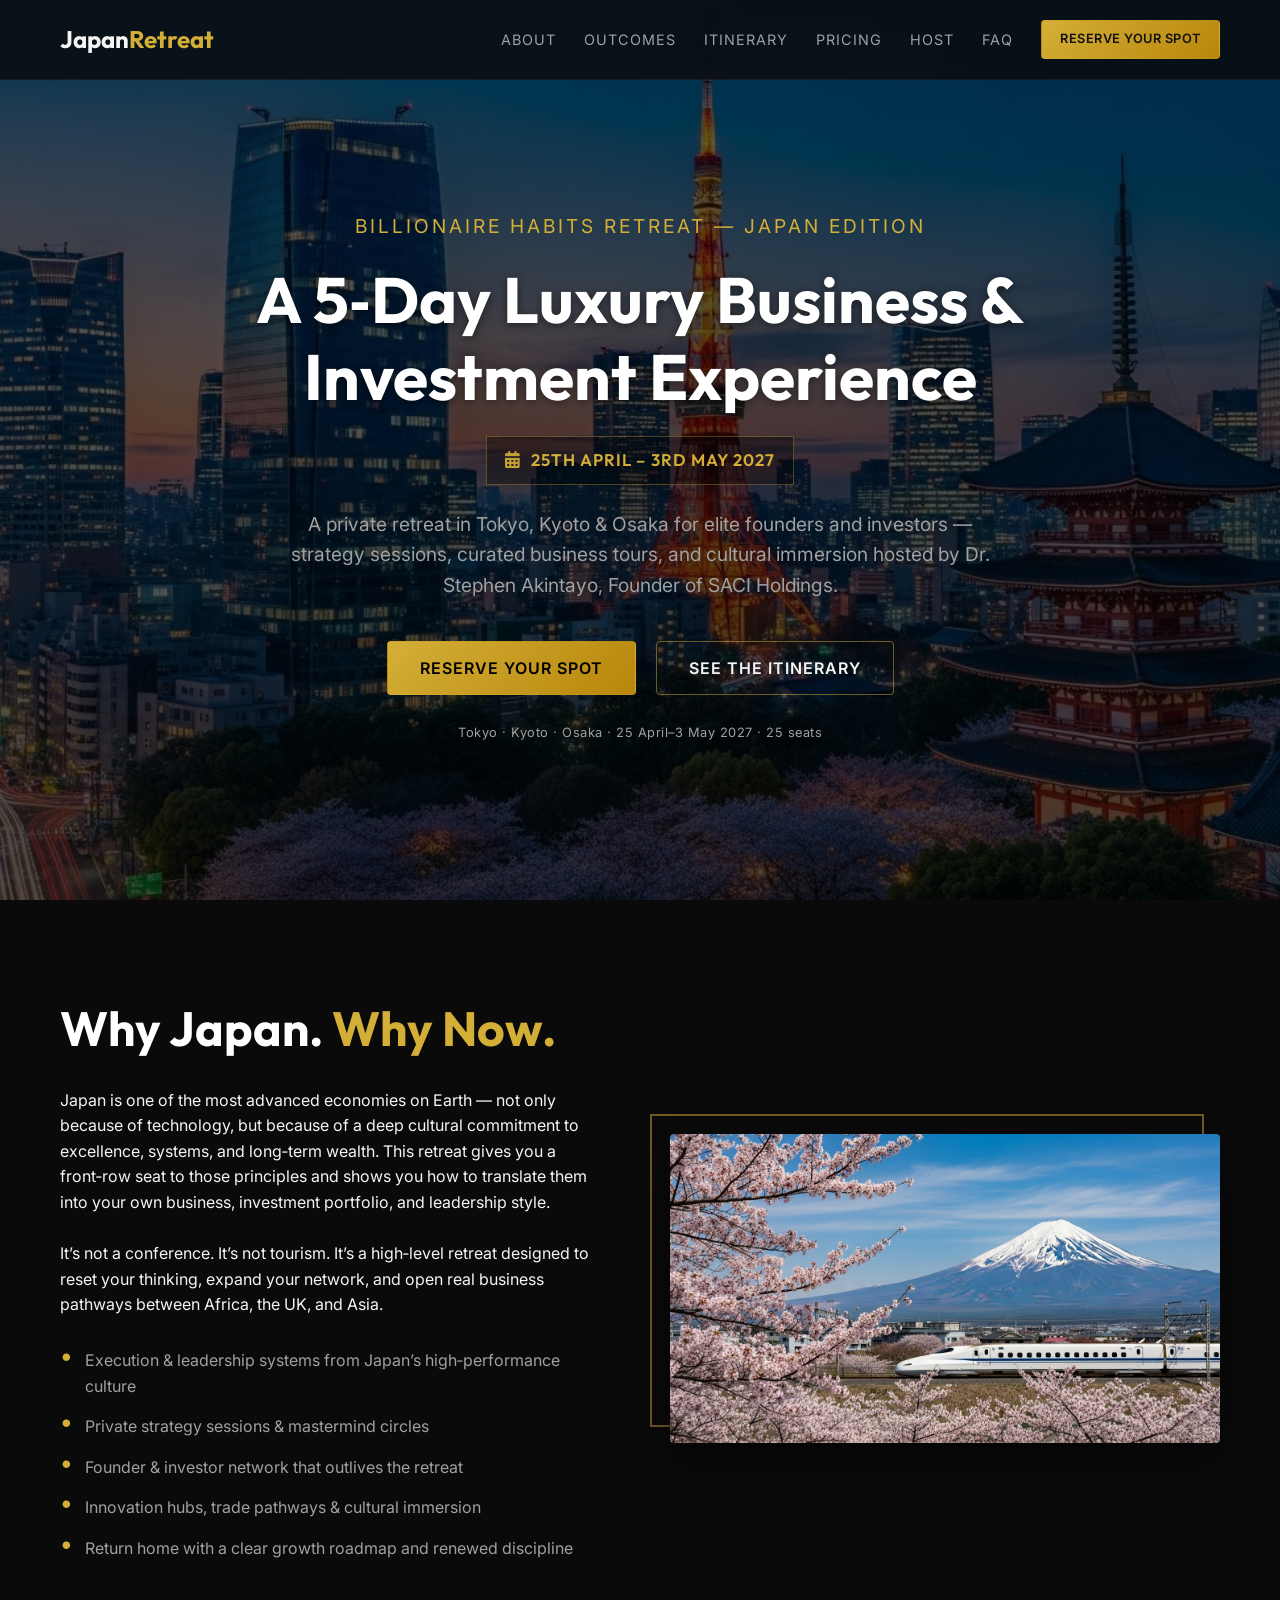
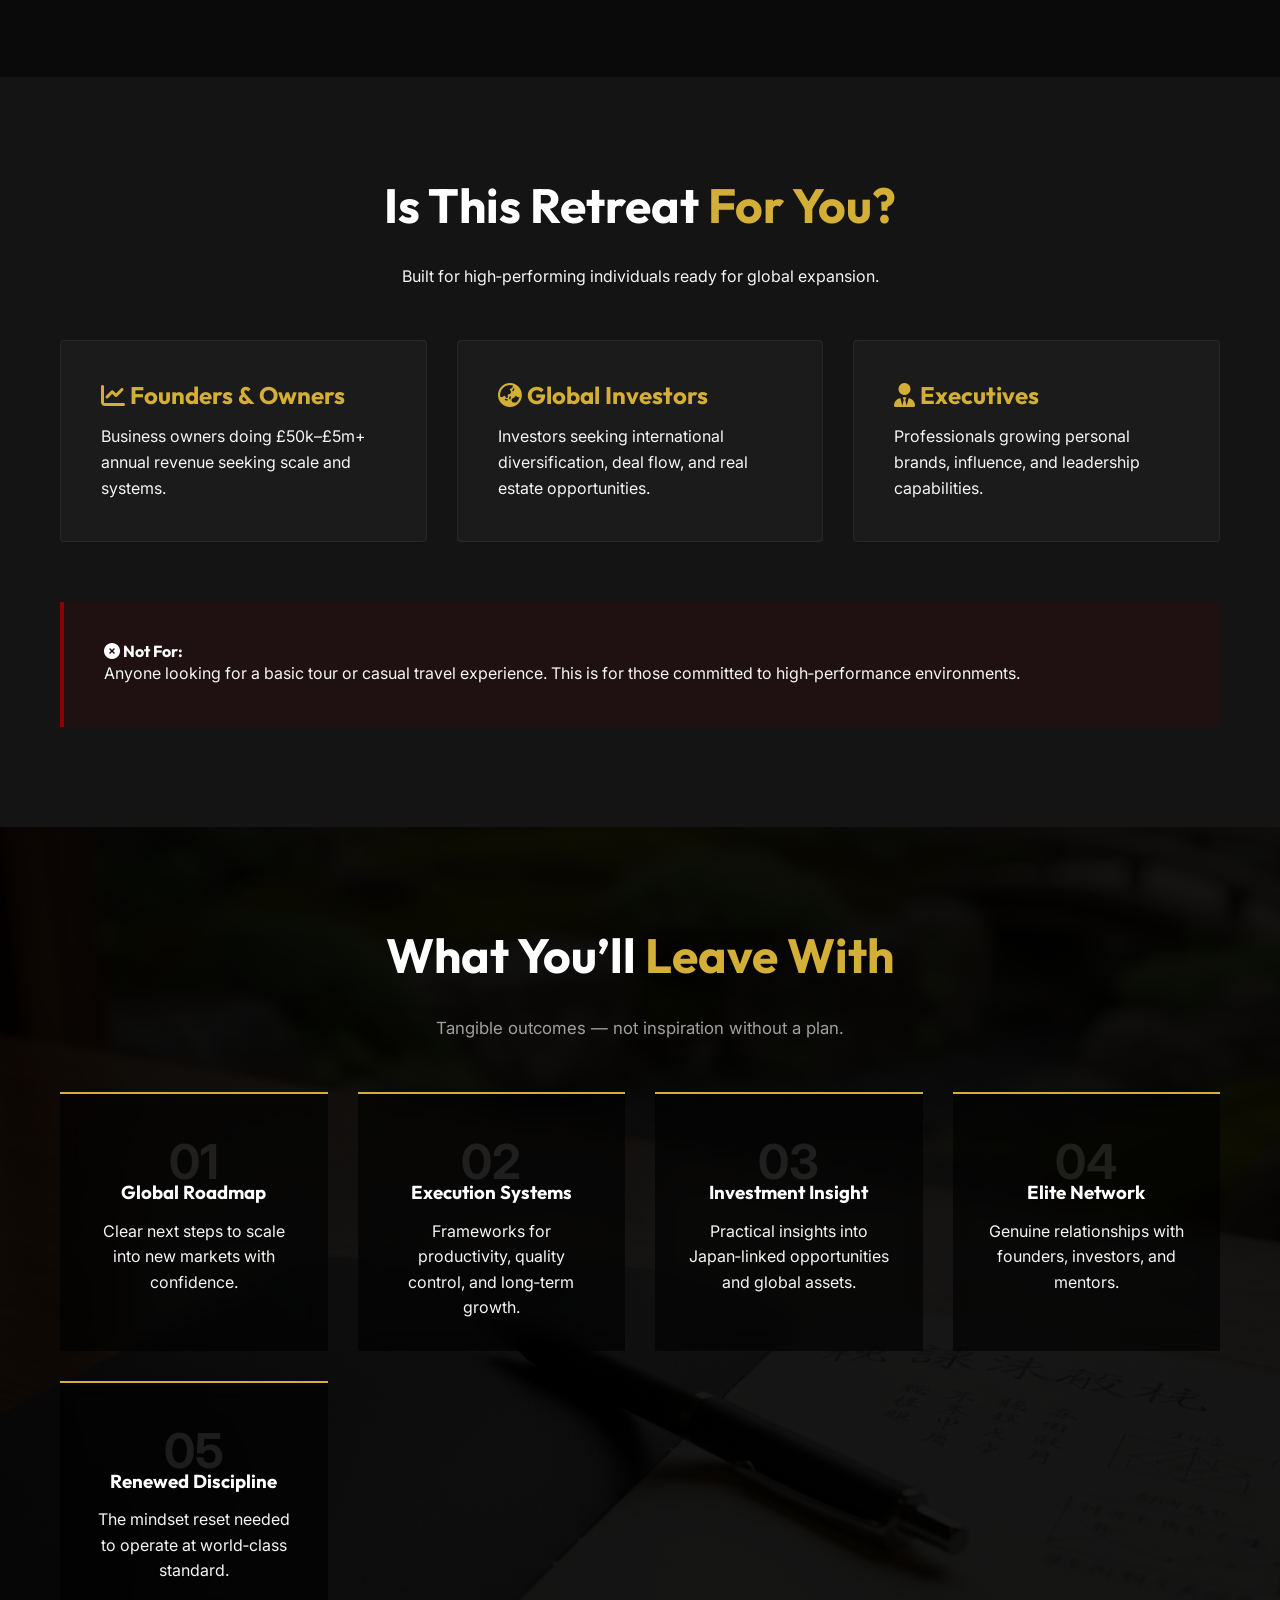
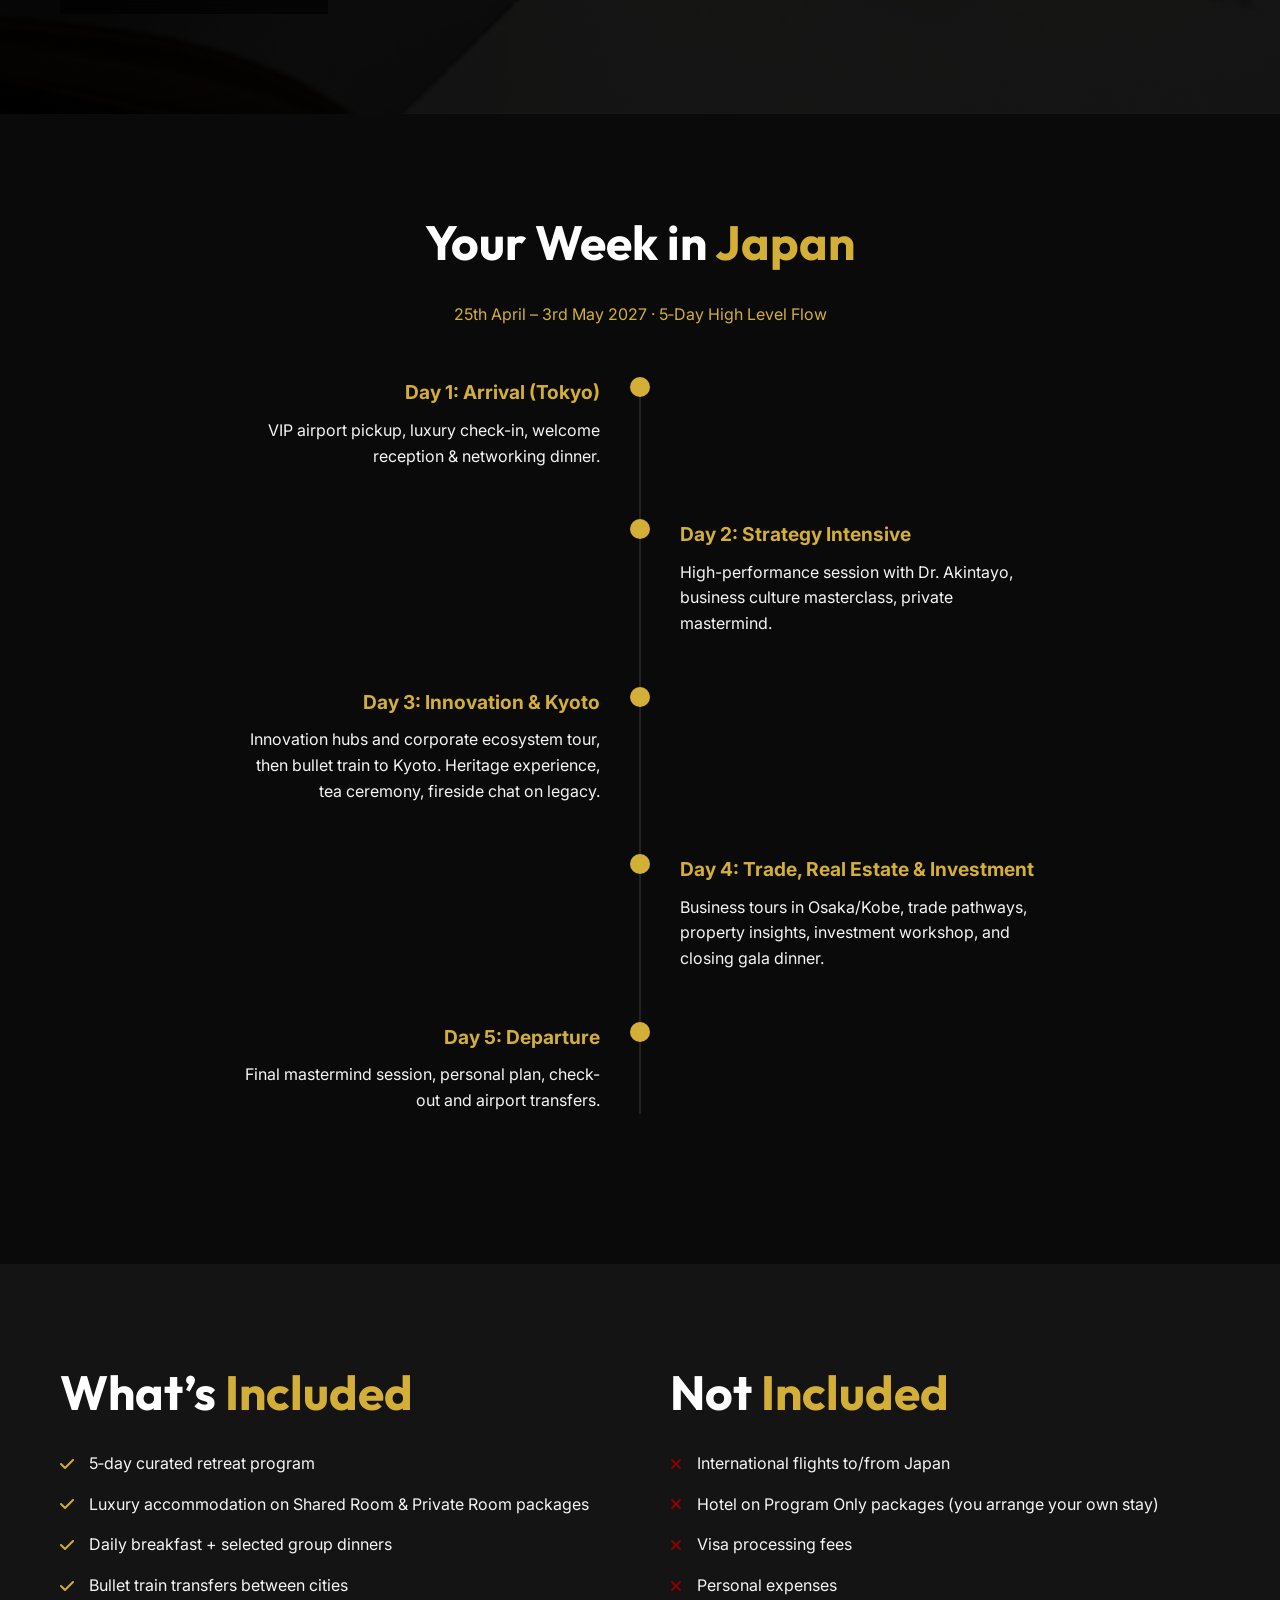
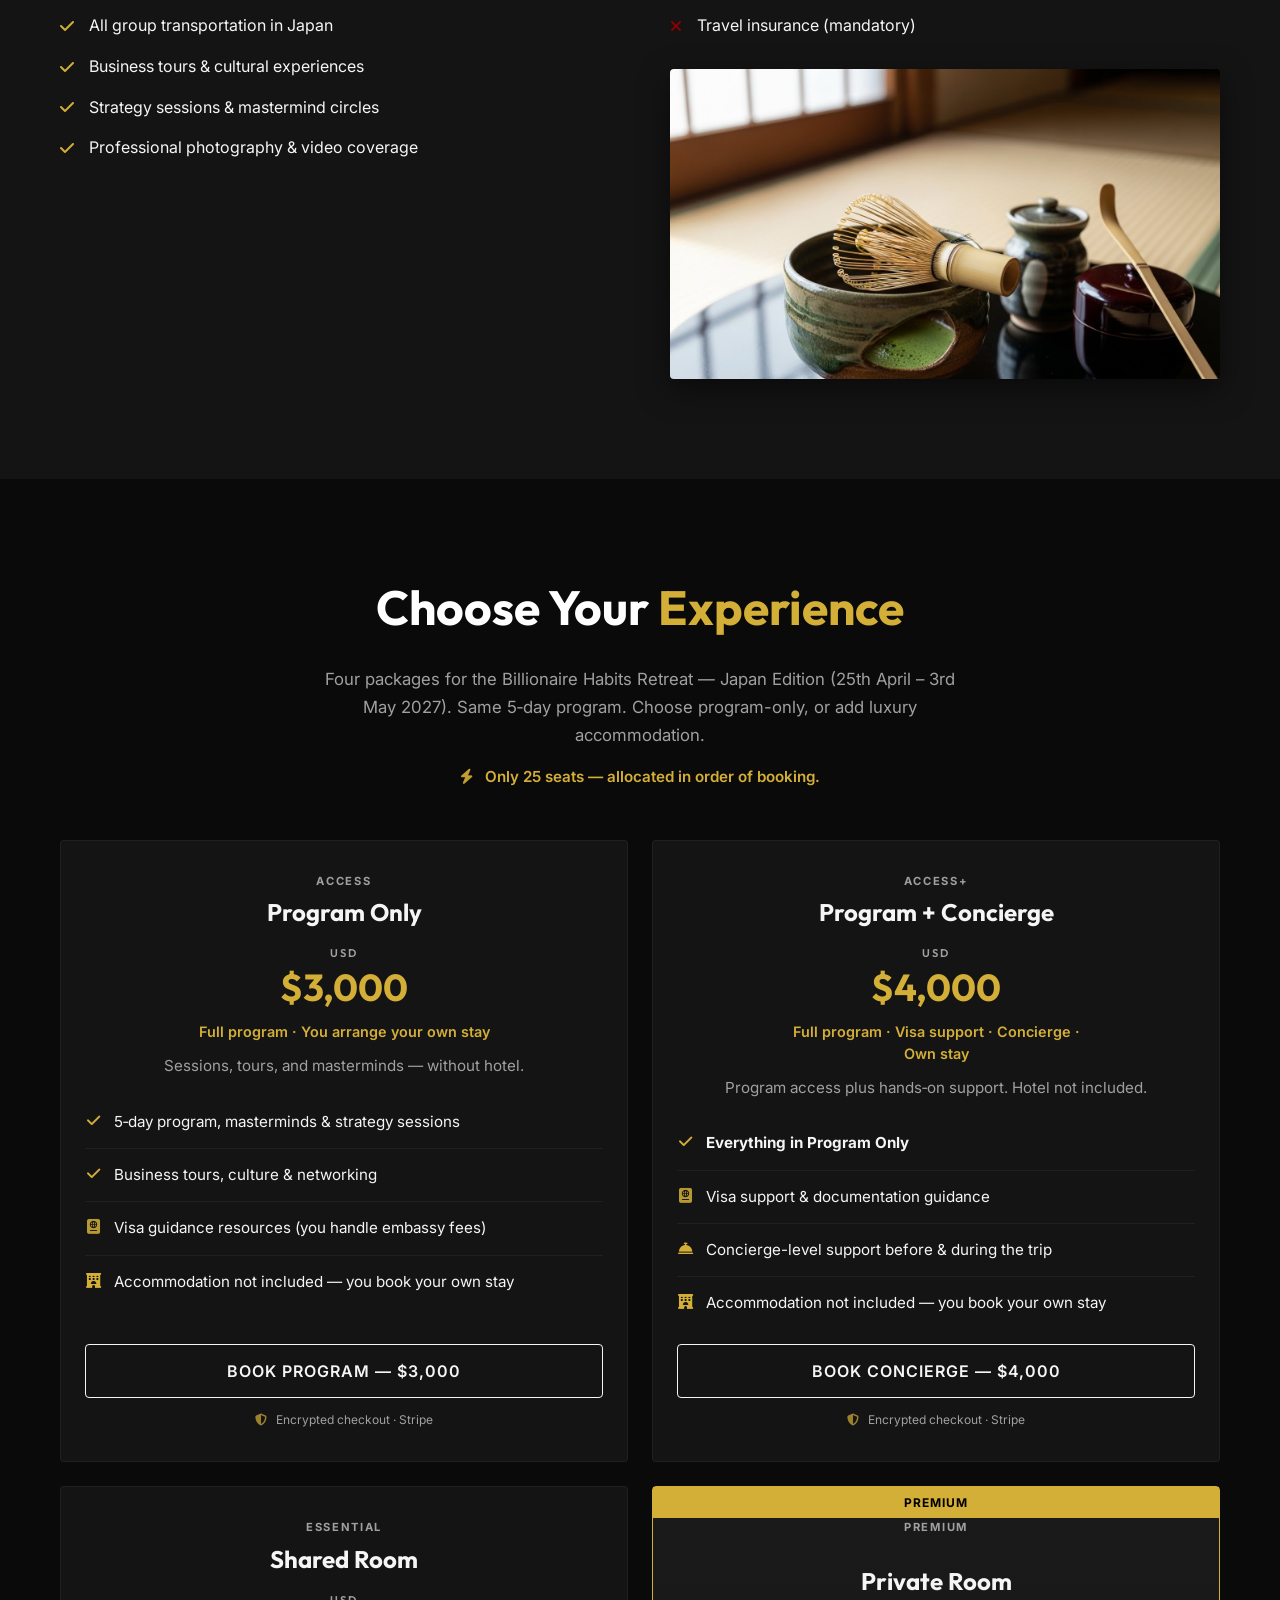
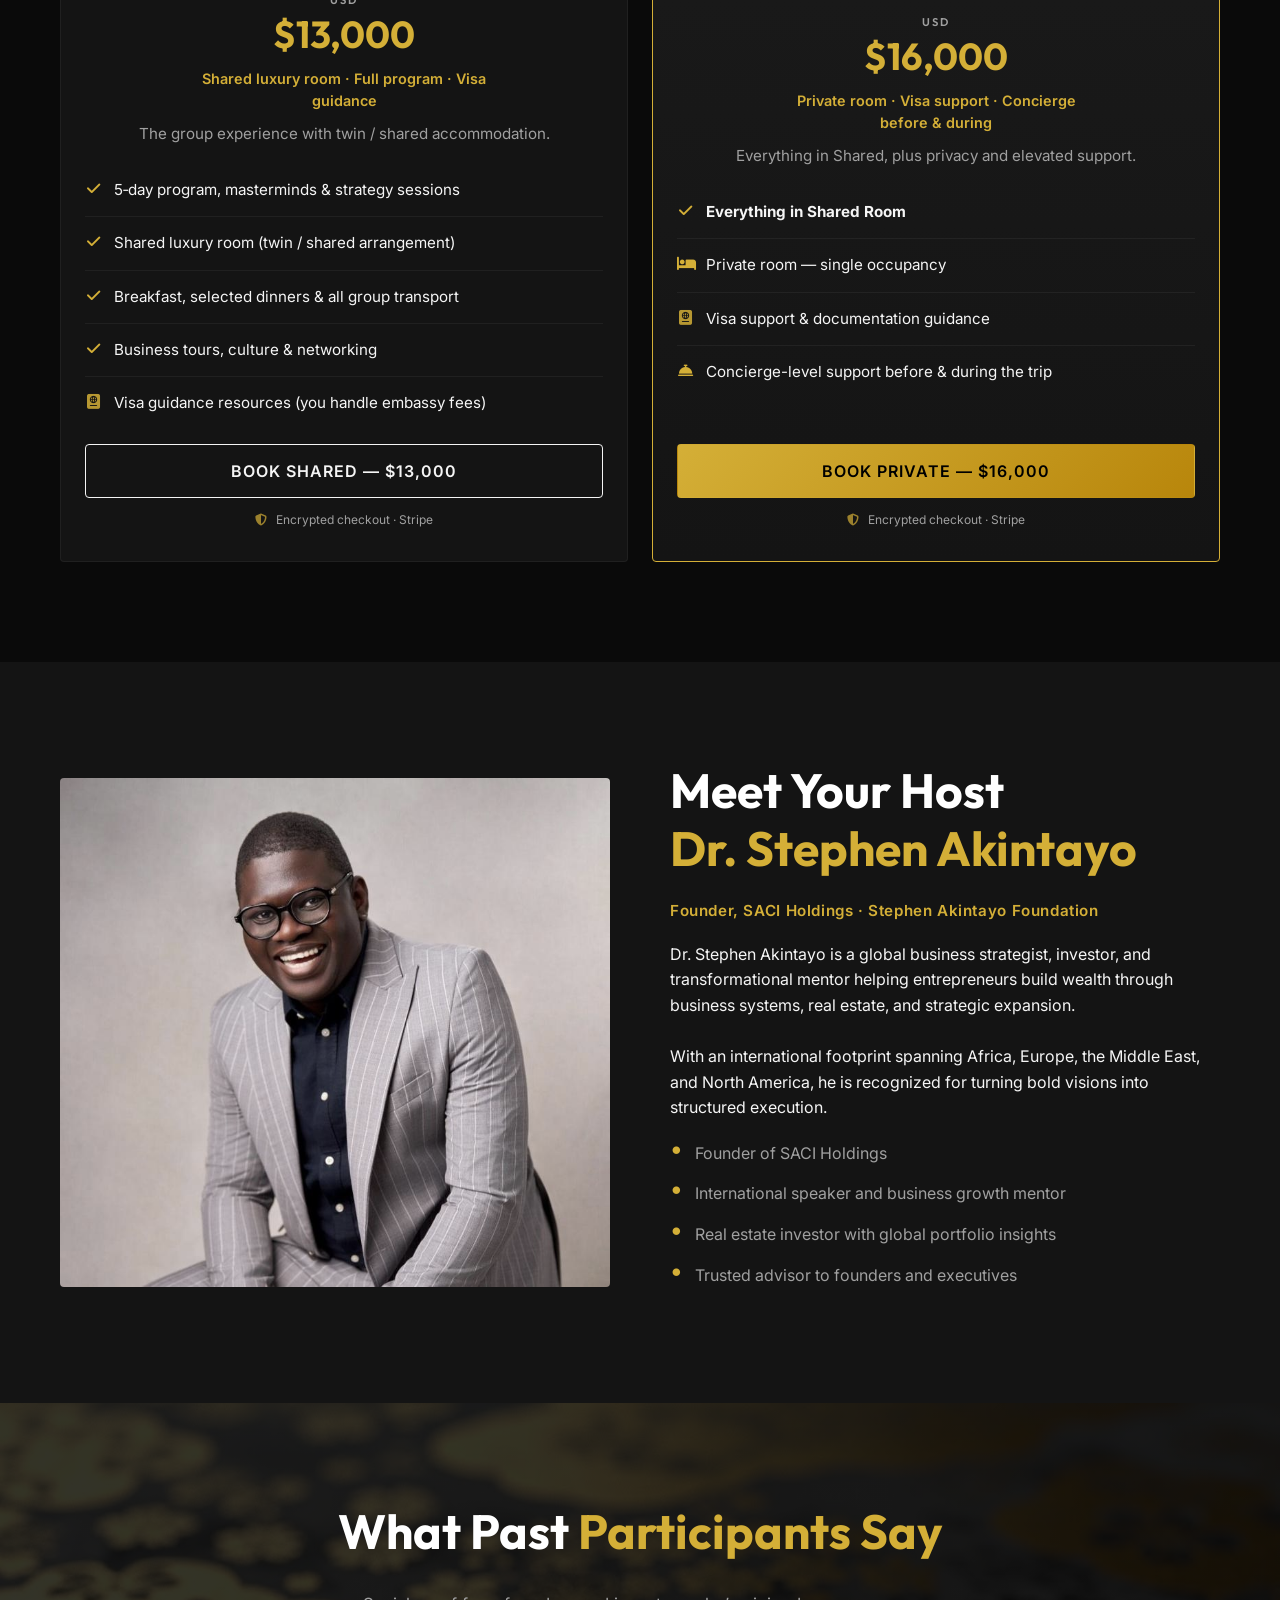
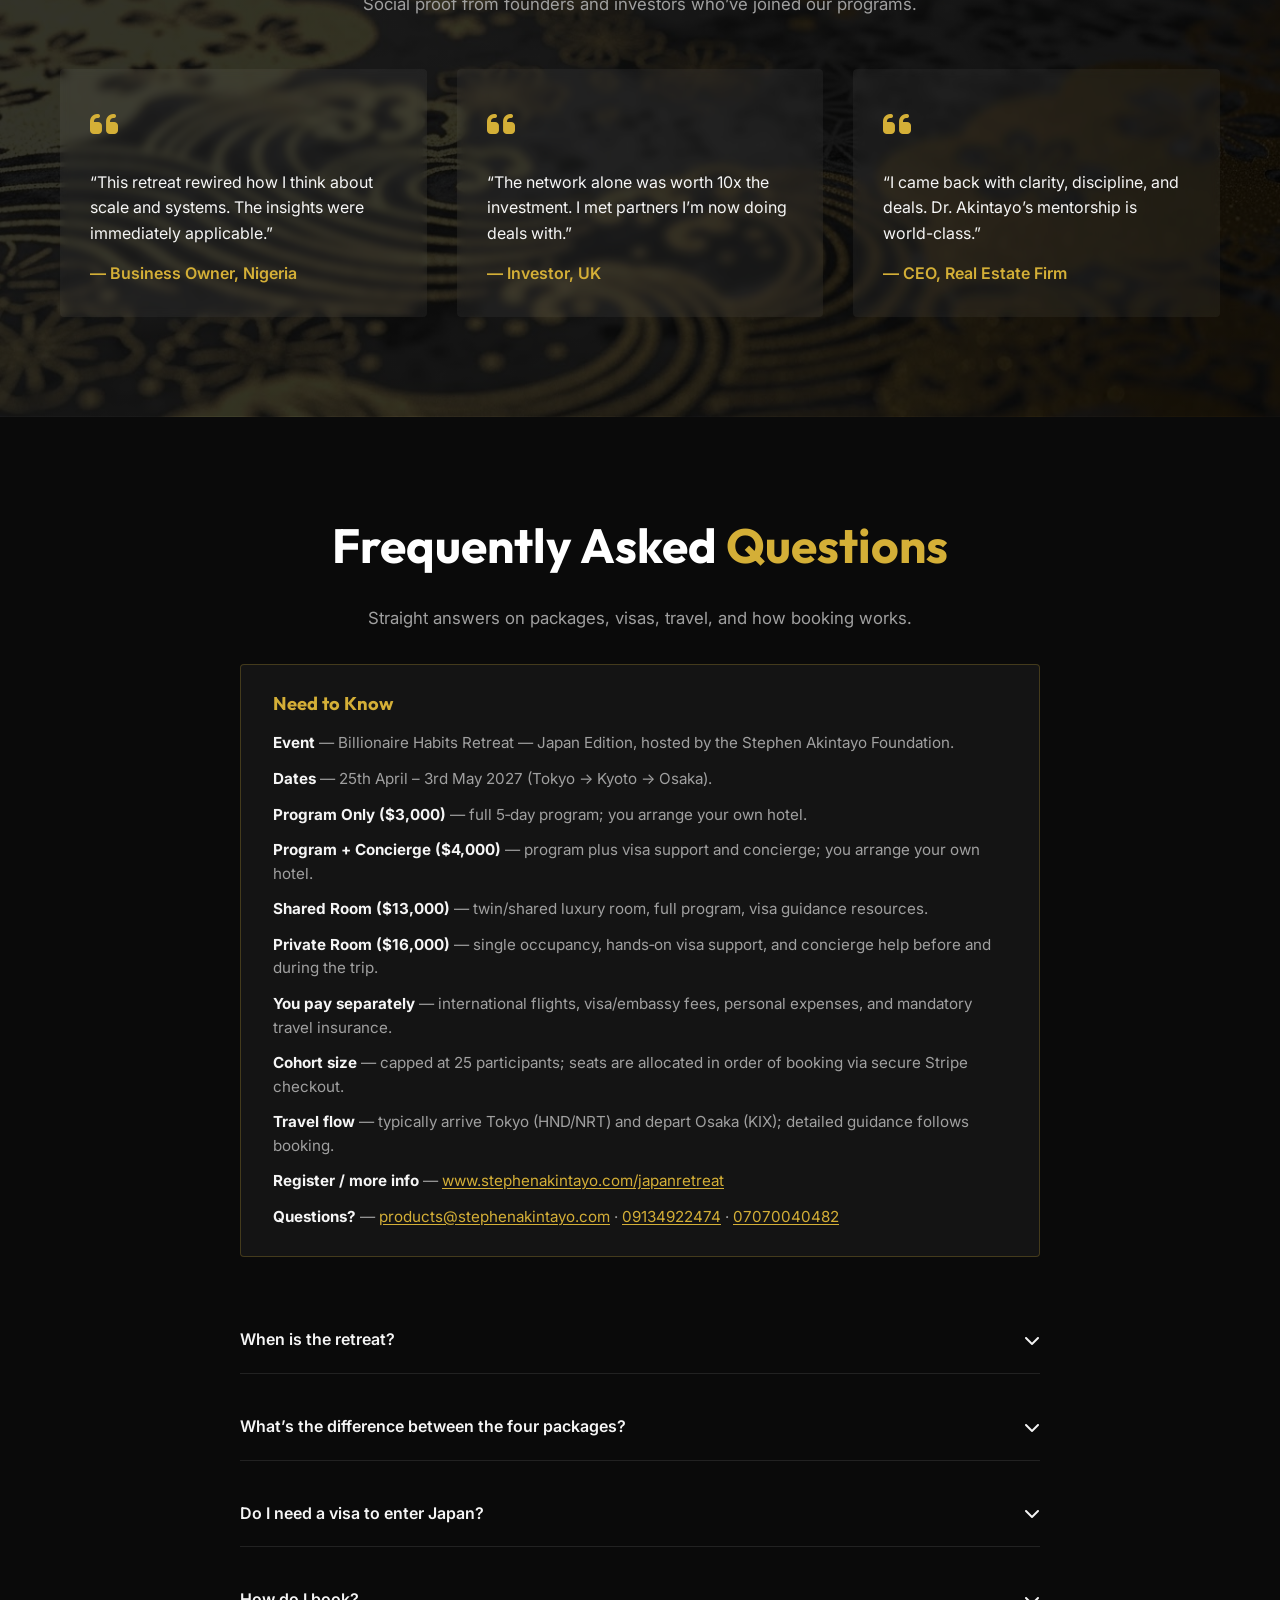
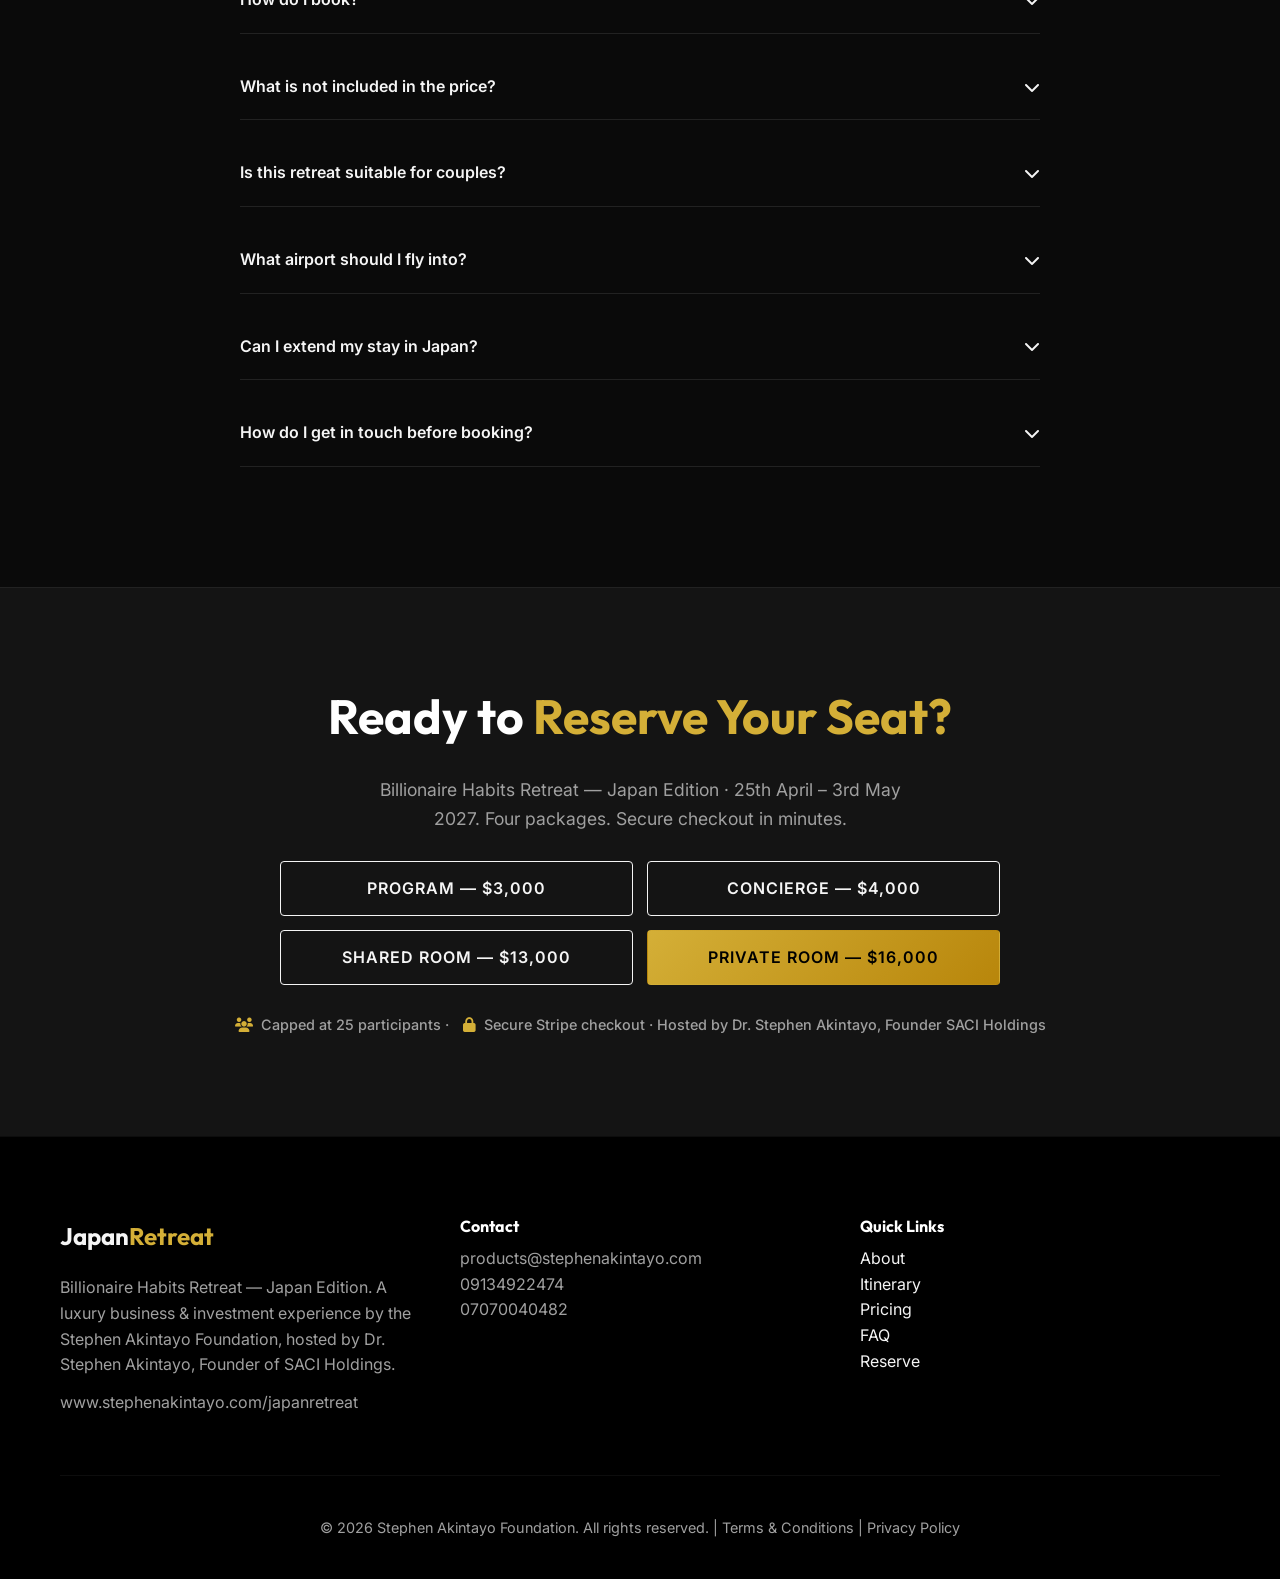
==== commit a75048e0: "fix: Correct dates for the Billionaire Habits Retreat — Japan Edition to 25th April–3rd May 2027, en" ====
--- a/index.html
+++ b/index.html
@@ -6,9 +6,9 @@
     <meta name="viewport" content="width=device-width, initial-scale=1.0">
     <title>Billionaire Habits Retreat — Japan Edition 2027 | Dr. Stephen Akintayo</title>
     <meta name="description"
-        content="Billionaire Habits Retreat — Japan Edition. 25th–29th May 2027 in Tokyo, Kyoto & Osaka. Hosted by Dr. Stephen Akintayo, Founder of SACI Holdings. Limited to 25 seats.">
+        content="Billionaire Habits Retreat — Japan Edition. 25th April–3rd May 2027 in Tokyo, Kyoto & Osaka. Hosted by Dr. Stephen Akintayo, Founder of SACI Holdings. Limited to 25 seats.">
     <meta name="theme-color" content="#0a0a0a">
-    <meta property="og:title" content="Billionaire Habits Retreat — Japan Edition | 25–29 May 2027">
+    <meta property="og:title" content="Billionaire Habits Retreat — Japan Edition | 25 April–3 May 2027">
     <meta property="og:description"
         content="5 days in Tokyo, Kyoto & Osaka — strategy, investment insight, and elite networking. Hosted by Dr. Stephen Akintayo. Limited to 25 seats.">
     <meta property="og:type" content="website">
@@ -54,7 +54,7 @@
         <div class="hero-content animate-on-scroll">
             <span class="hero-subtitle">Billionaire Habits Retreat — Japan Edition</span>
             <h1>A 5‑Day Luxury Business & Investment Experience</h1>
-            <p class="hero-date"><i class="fas fa-calendar-alt" aria-hidden="true"></i> 25th – 29th May 2027</p>
+            <p class="hero-date"><i class="fas fa-calendar-alt" aria-hidden="true"></i> 25th April – 3rd May 2027</p>
             <p class="hero-micro">A private retreat in Tokyo, Kyoto &amp; Osaka for elite founders and investors —
                 strategy sessions, curated business tours, and cultural immersion hosted by Dr. Stephen Akintayo,
                 Founder of SACI Holdings.</p>
@@ -65,7 +65,7 @@
             </div>
 
             <div class="trust-indicators">
-                Tokyo · Kyoto · Osaka · 25–29 May 2027 · 25 seats
+                Tokyo · Kyoto · Osaka · 25 April–3 May 2027 · 25 seats
             </div>
         </div>
     </header>
@@ -174,33 +174,33 @@
         <div class="container">
             <div class="text-center animate-on-scroll">
                 <h2 class="section-title">Your Week in <span>Japan</span></h2>
-                <p class="text-gold">25th – 29th May 2027 · 5‑Day High Level Flow</p>
+                <p class="text-gold">25th April – 3rd May 2027 · 5‑Day High Level Flow</p>
             </div>
 
             <div class="timeline">
                 <div class="timeline-item animate-on-scroll">
                     <div class="timeline-dot"></div>
-                    <div class="day-title">Day 1 · 25 May: Arrival (Tokyo)</div>
+                    <div class="day-title">Day 1: Arrival (Tokyo)</div>
                     <p>VIP airport pickup, luxury check-in, welcome reception & networking dinner.</p>
                 </div>
                 <div class="timeline-item animate-on-scroll">
                     <div class="timeline-dot"></div>
-                    <div class="day-title">Day 2 · 26 May: Strategy Intensive</div>
+                    <div class="day-title">Day 2: Strategy Intensive</div>
                     <p>High-performance session with Dr. Akintayo, business culture masterclass, private mastermind.</p>
                 </div>
                 <div class="timeline-item animate-on-scroll">
                     <div class="timeline-dot"></div>
-                    <div class="day-title">Day 3 · 27 May: Innovation &amp; Kyoto</div>
+                    <div class="day-title">Day 3: Innovation &amp; Kyoto</div>
                     <p>Innovation hubs and corporate ecosystem tour, then bullet train to Kyoto. Heritage experience, tea ceremony, fireside chat on legacy.</p>
                 </div>
                 <div class="timeline-item animate-on-scroll">
                     <div class="timeline-dot"></div>
-                    <div class="day-title">Day 4 · 28 May: Trade, Real Estate &amp; Investment</div>
+                    <div class="day-title">Day 4: Trade, Real Estate &amp; Investment</div>
                     <p>Business tours in Osaka/Kobe, trade pathways, property insights, investment workshop, and closing gala dinner.</p>
                 </div>
                 <div class="timeline-item animate-on-scroll">
                     <div class="timeline-dot"></div>
-                    <div class="day-title">Day 5 · 29 May: Departure</div>
+                    <div class="day-title">Day 5: Departure</div>
                     <p>Final mastermind session, personal plan, check-out and airport transfers.</p>
                 </div>
             </div>
@@ -247,7 +247,7 @@
         <div class="container">
             <div class="text-center animate-on-scroll">
                 <h2 class="section-title">Choose Your <span>Experience</span></h2>
-                <p class="section-lead">Four packages for the Billionaire Habits Retreat — Japan Edition (25th – 29th May 2027).
+                <p class="section-lead">Four packages for the Billionaire Habits Retreat — Japan Edition (25th April – 3rd May 2027).
                     Same 5‑day program. Choose program-only, or add luxury accommodation.</p>
                 <p class="pricing-urgency"><i class="fas fa-bolt" aria-hidden="true"></i> Only 25 seats — allocated in order of booking.</p>
             </div>
@@ -399,7 +399,7 @@
                 <h3 class="need-to-know-title">Need to Know</h3>
                 <ul class="need-to-know-list">
                     <li><strong>Event</strong> — Billionaire Habits Retreat — Japan Edition, hosted by the Stephen Akintayo Foundation.</li>
-                    <li><strong>Dates</strong> — 25th – 29th May 2027 (Tokyo → Kyoto → Osaka).</li>
+                    <li><strong>Dates</strong> — 25th April – 3rd May 2027 (Tokyo → Kyoto → Osaka).</li>
                     <li><strong>Program Only ($3,000)</strong> — full 5‑day program; you arrange your own hotel.</li>
                     <li><strong>Program + Concierge ($4,000)</strong> — program plus visa support and concierge; you arrange your own hotel.</li>
                     <li><strong>Shared Room ($13,000)</strong> — twin/shared luxury room, full program, visa guidance resources.</li>
@@ -416,7 +416,7 @@
                 <div class="faq-item">
                     <div class="faq-question">When is the retreat? <i class="fas fa-chevron-down"></i></div>
                     <div class="faq-answer">Billionaire Habits Retreat — Japan Edition runs from
-                        <strong>25th – 29th May 2027</strong>. Register and get updates at
+                        <strong>25th April – 3rd May 2027</strong>. Register and get updates at
                         <a href="https://www.stephenakintayo.com/japanretreat" rel="noopener noreferrer" target="_blank">www.stephenakintayo.com/japanretreat</a>.</div>
                 </div>
                 <div class="faq-item">
@@ -477,7 +477,7 @@
     <section id="apply" class="final-cta section-padding">
         <div class="container animate-on-scroll">
             <h2 class="section-title">Ready to <span>Reserve Your Seat?</span></h2>
-            <p class="final-cta-lead">Billionaire Habits Retreat — Japan Edition · 25th – 29th May 2027. Four packages. Secure checkout in minutes.</p>
+            <p class="final-cta-lead">Billionaire Habits Retreat — Japan Edition · 25th April – 3rd May 2027. Four packages. Secure checkout in minutes.</p>
 
             <div class="final-cta-grid">
                 <a href="https://buy.stripe.com/fZu7sM5kMaXRcx01kMew80B" class="btn btn-secondary" rel="noopener noreferrer"
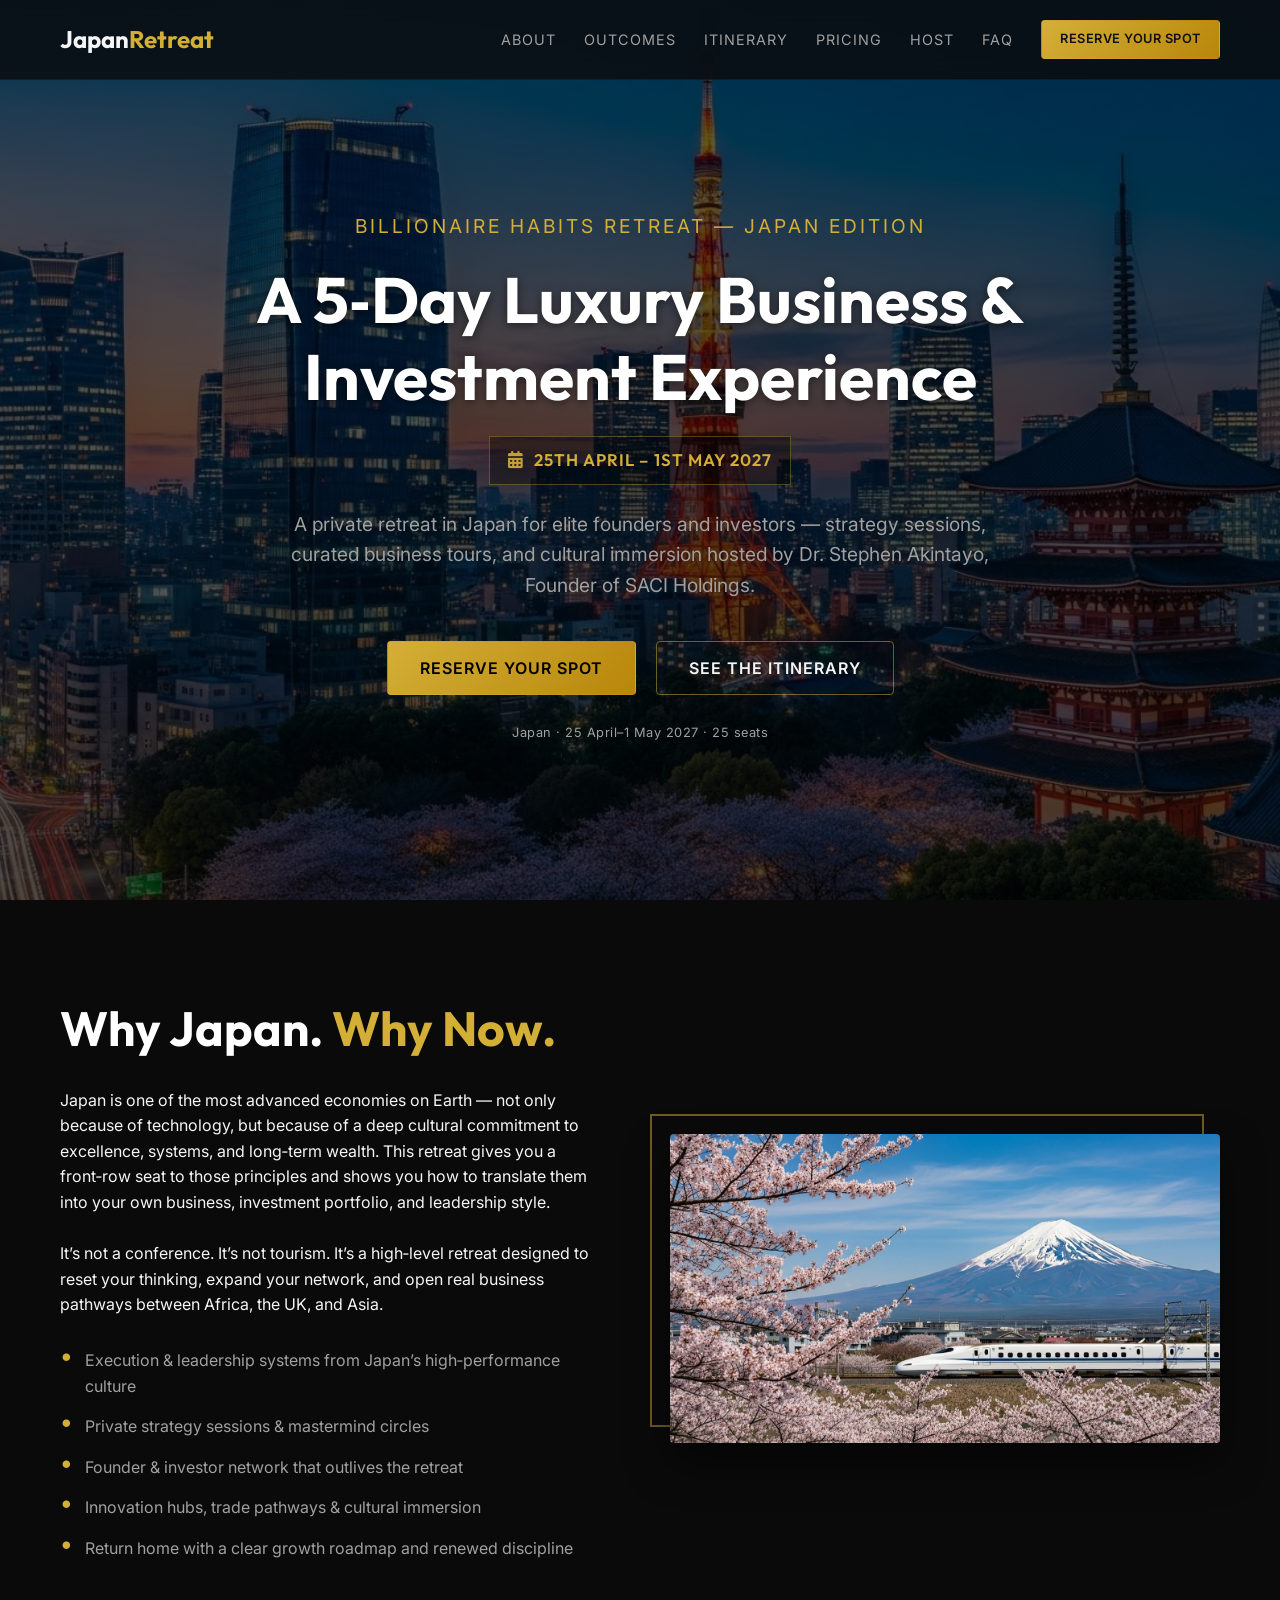
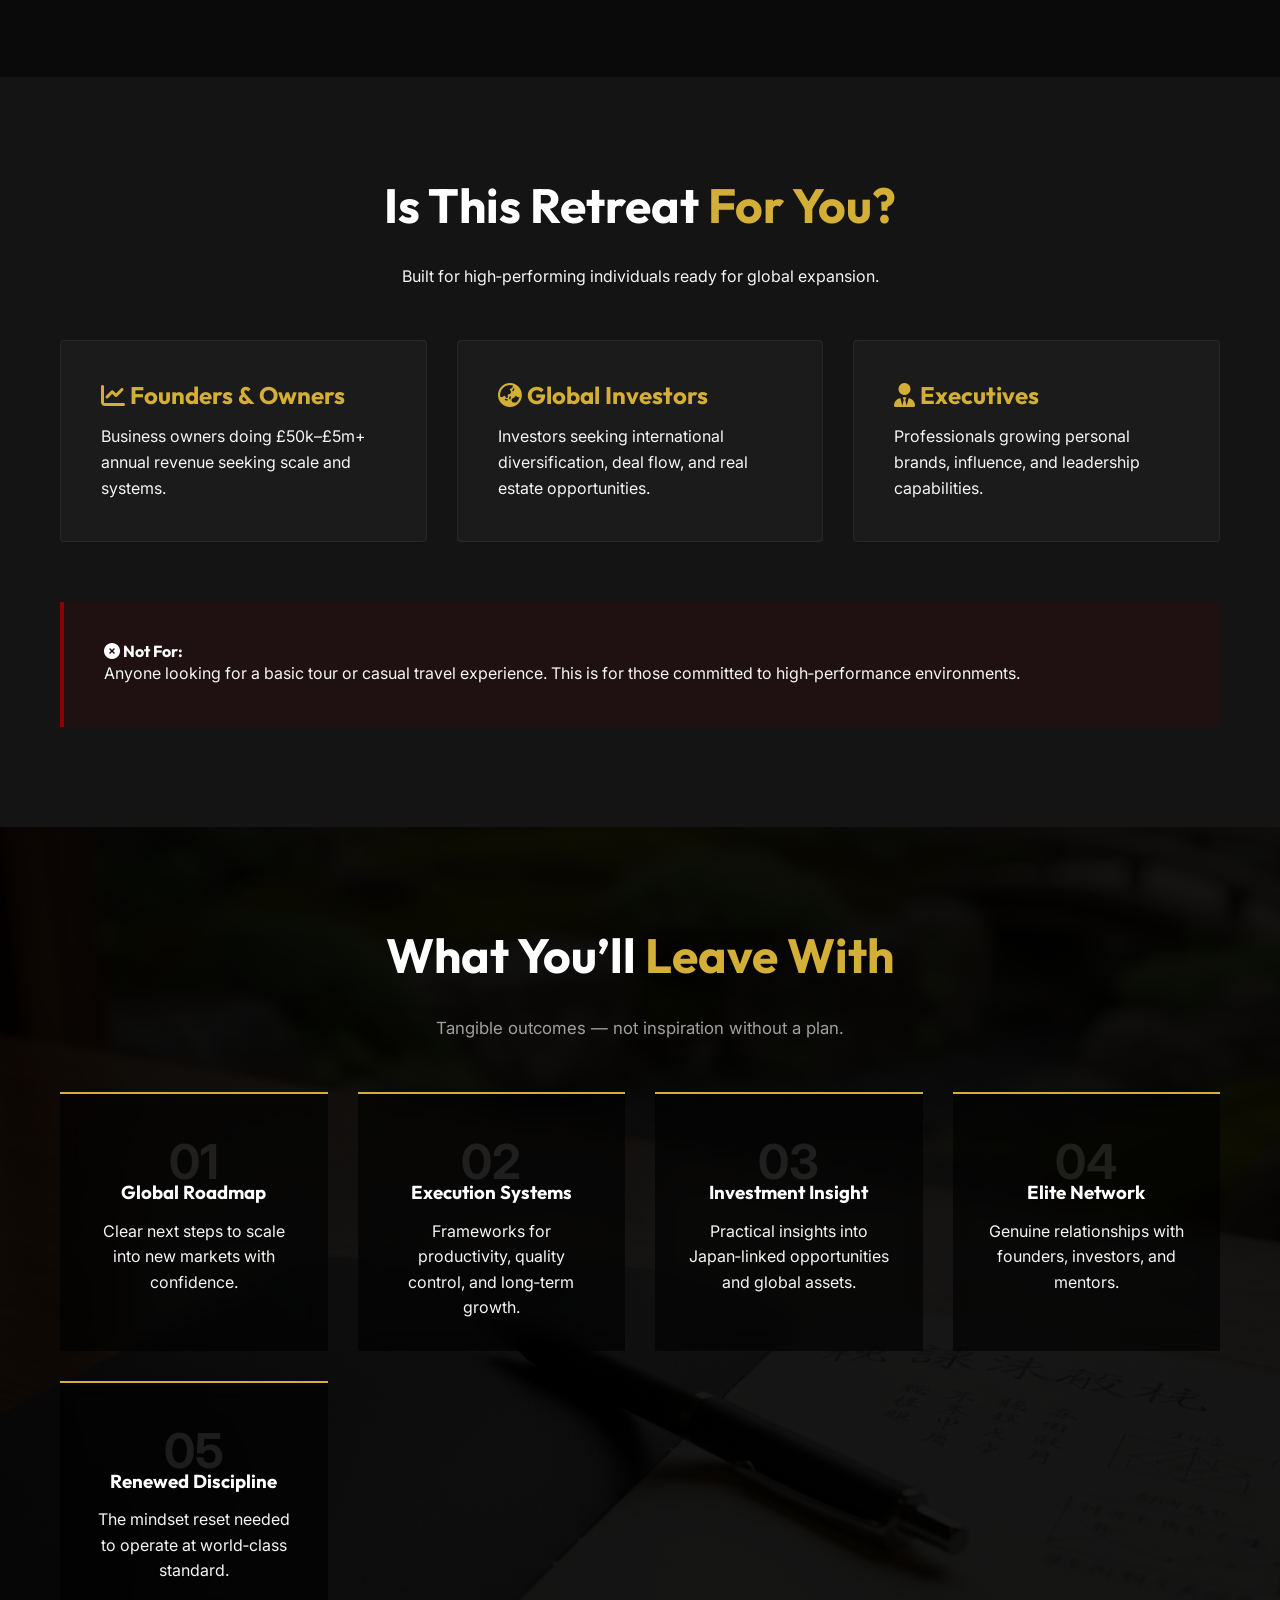
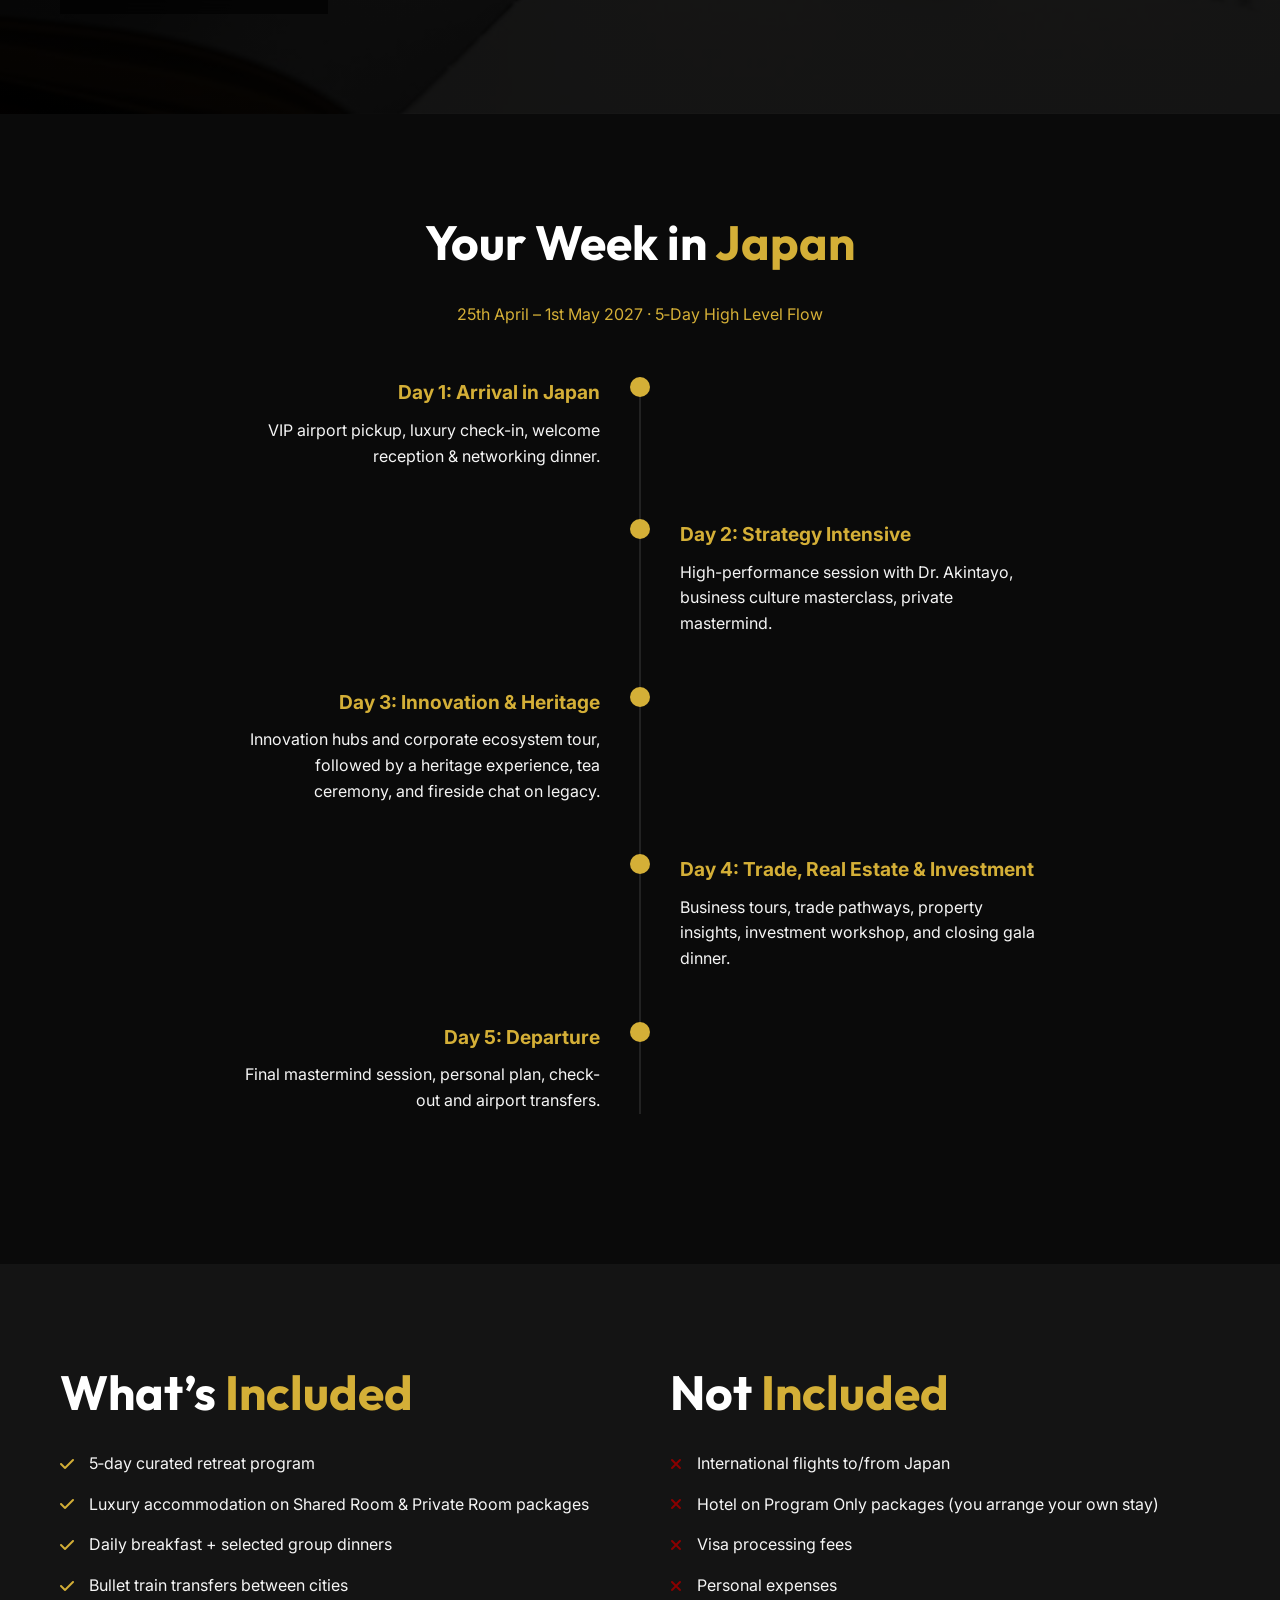
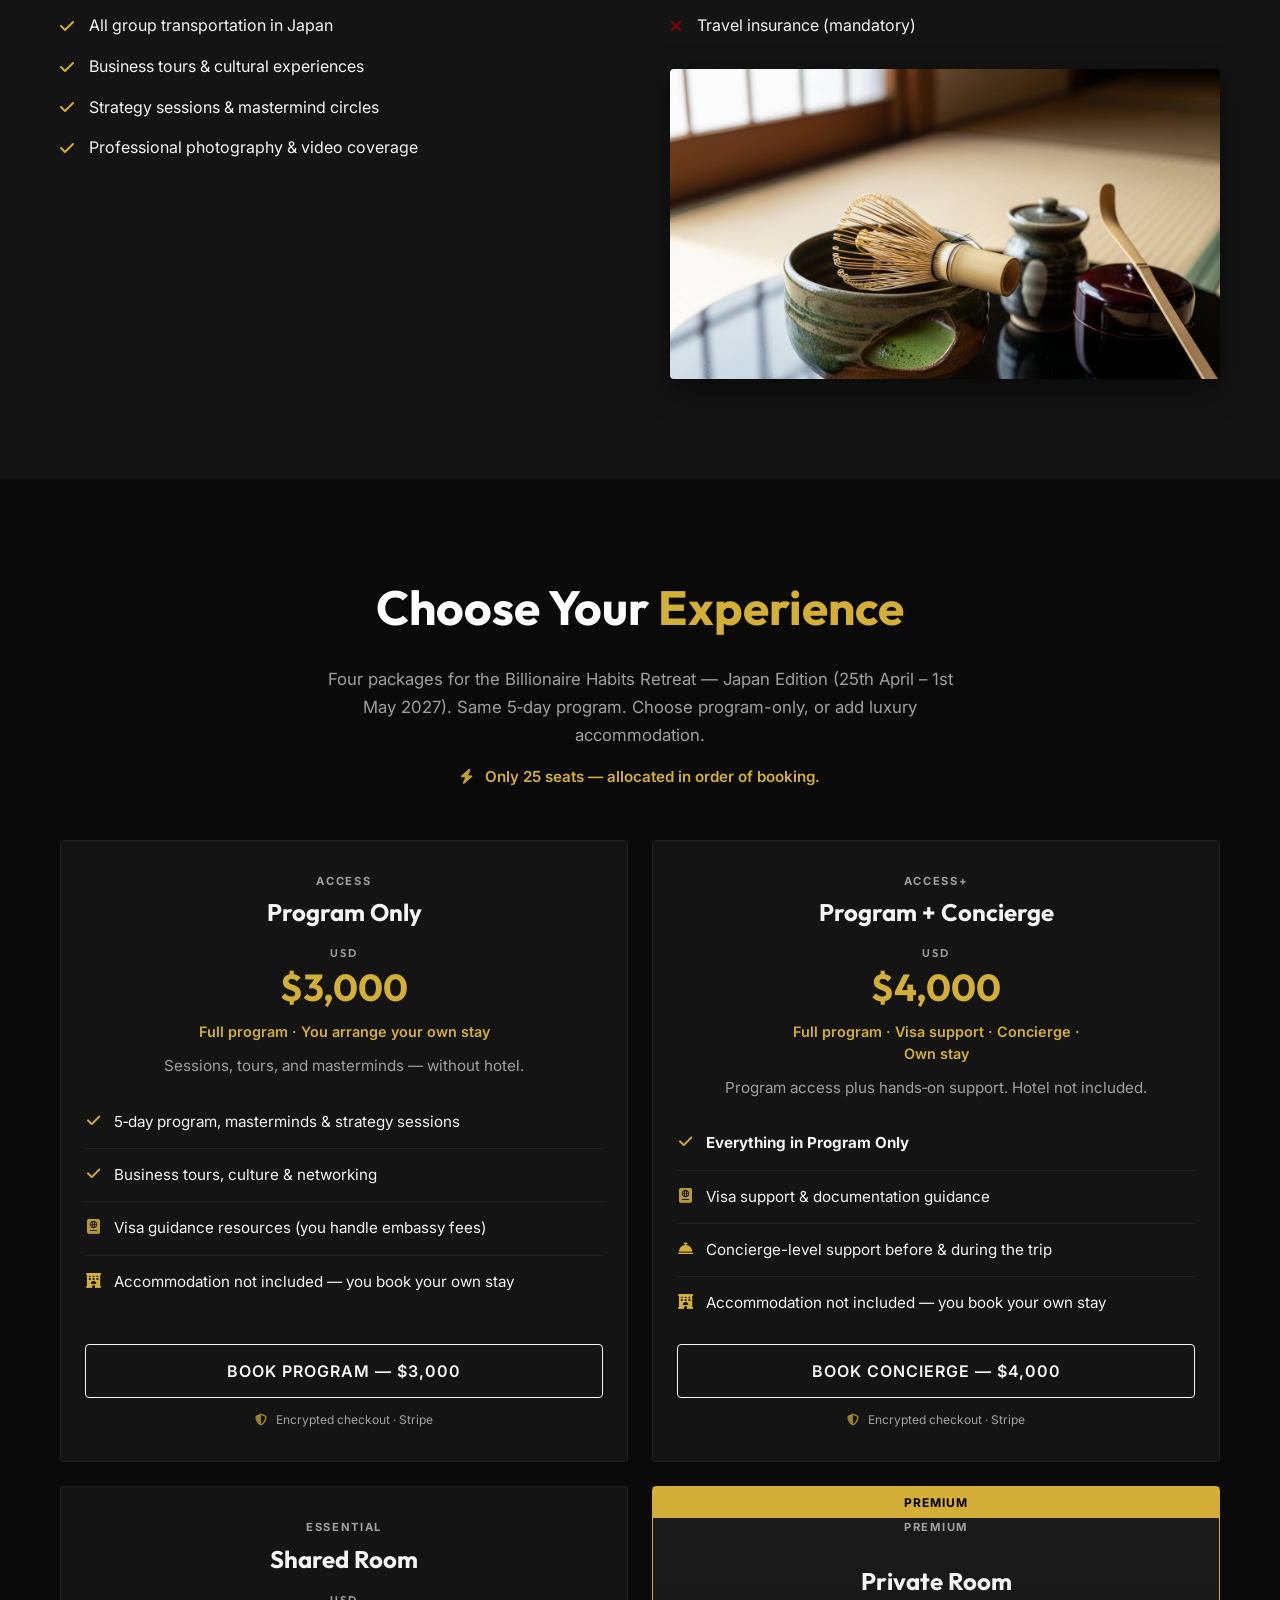
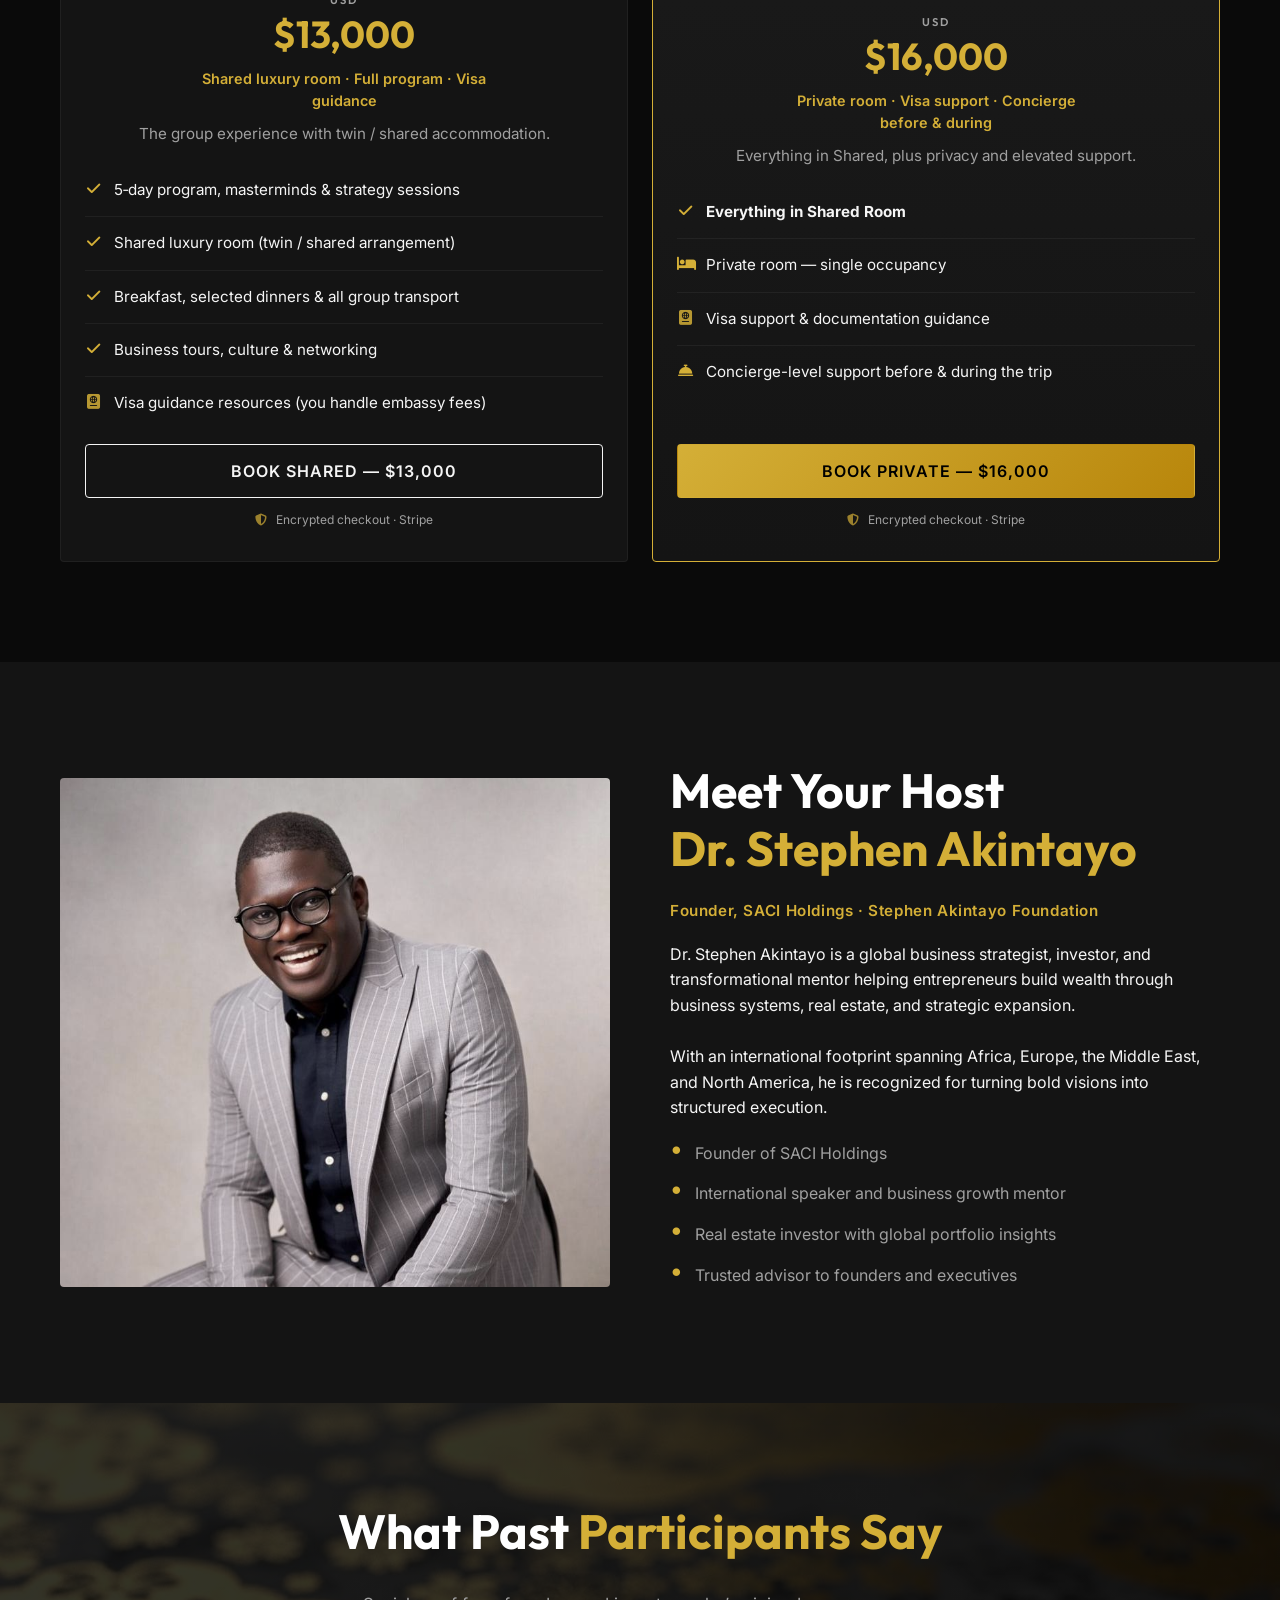
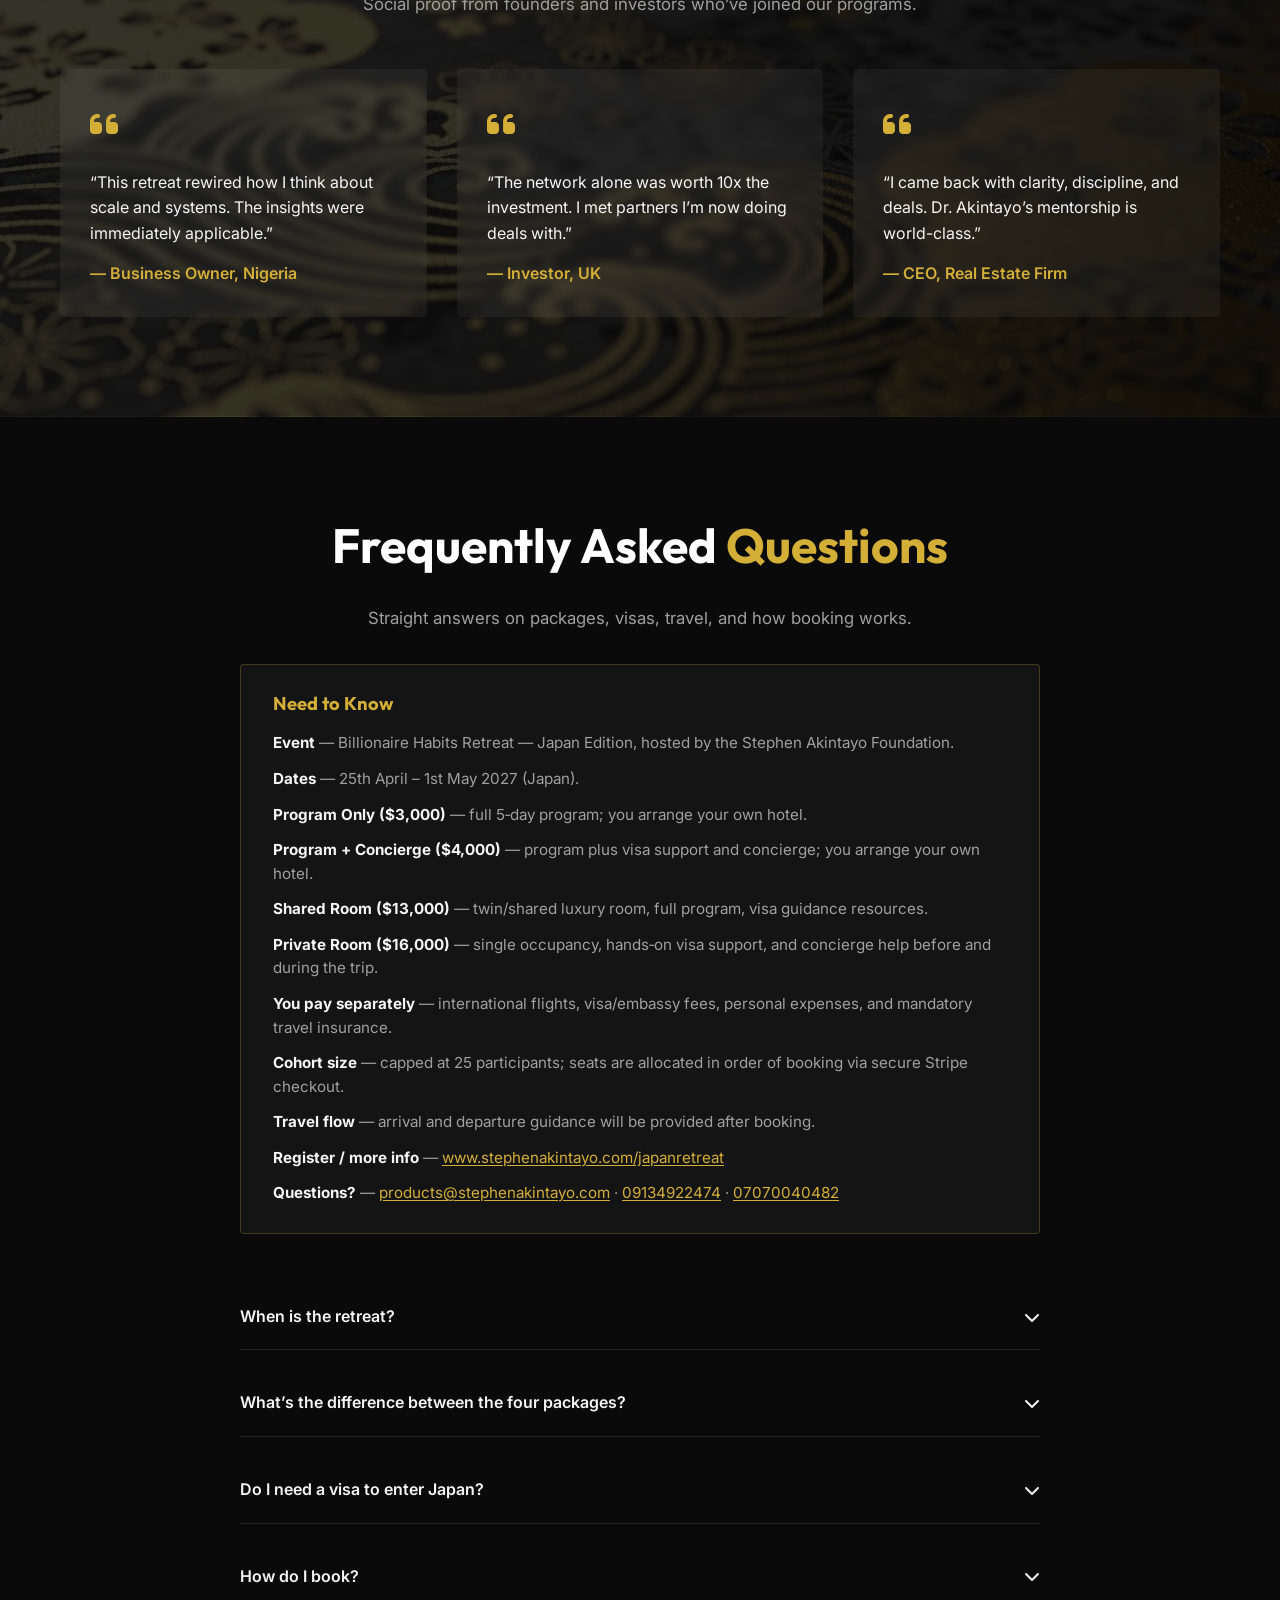
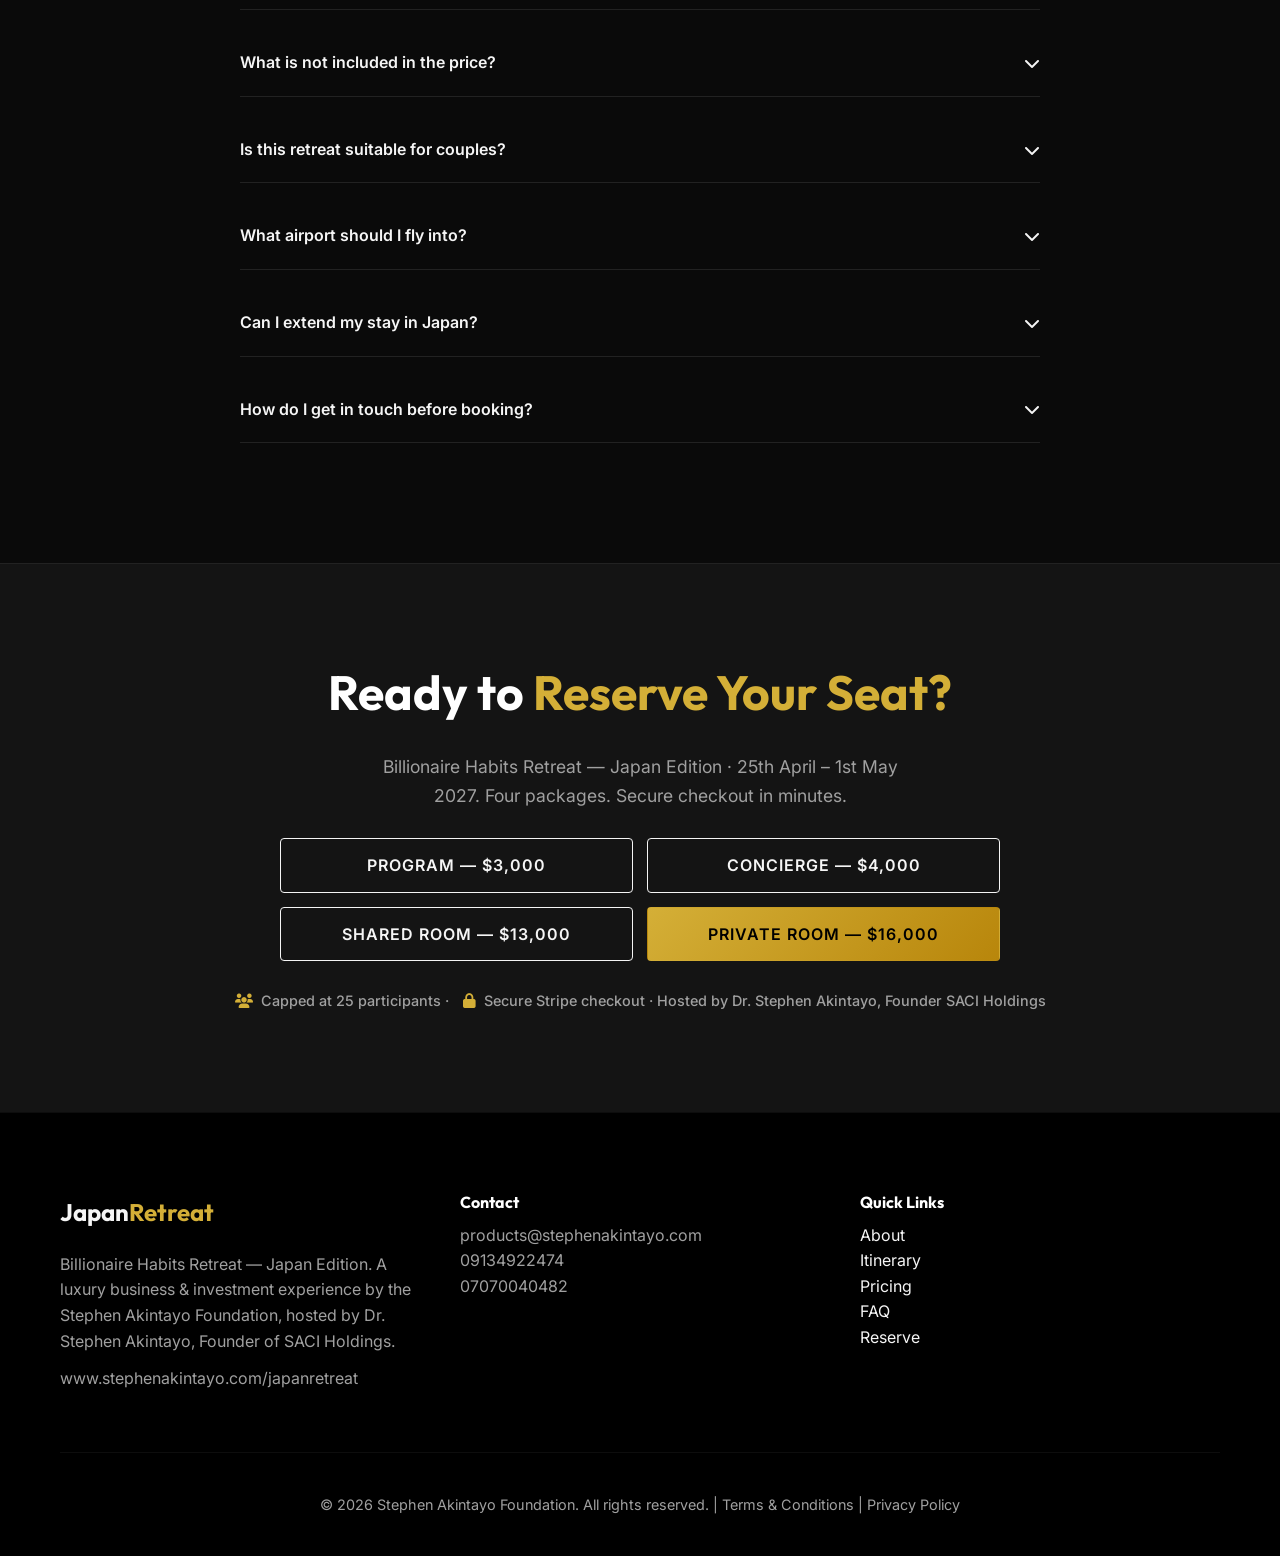
==== commit 597c127b: "fix: Update retreat dates and locations in metadata and content for consistency across the Japan Ret" ====
--- a/index.html
+++ b/index.html
@@ -6,11 +6,11 @@
     <meta name="viewport" content="width=device-width, initial-scale=1.0">
     <title>Billionaire Habits Retreat — Japan Edition 2027 | Dr. Stephen Akintayo</title>
     <meta name="description"
-        content="Billionaire Habits Retreat — Japan Edition. 25th April–3rd May 2027 in Tokyo, Kyoto & Osaka. Hosted by Dr. Stephen Akintayo, Founder of SACI Holdings. Limited to 25 seats.">
+        content="Billionaire Habits Retreat — Japan Edition. 25th April–1st May 2027 in Japan. Hosted by Dr. Stephen Akintayo, Founder of SACI Holdings. Limited to 25 seats.">
     <meta name="theme-color" content="#0a0a0a">
-    <meta property="og:title" content="Billionaire Habits Retreat — Japan Edition | 25 April–3 May 2027">
+    <meta property="og:title" content="Billionaire Habits Retreat — Japan Edition | 25 April–1 May 2027">
     <meta property="og:description"
-        content="5 days in Tokyo, Kyoto & Osaka — strategy, investment insight, and elite networking. Hosted by Dr. Stephen Akintayo. Limited to 25 seats.">
+        content="5 days in Japan — strategy, investment insight, and elite networking. Hosted by Dr. Stephen Akintayo. Limited to 25 seats.">
     <meta property="og:type" content="website">
 
     <!-- Google Fonts -->
@@ -54,8 +54,8 @@
         <div class="hero-content animate-on-scroll">
             <span class="hero-subtitle">Billionaire Habits Retreat — Japan Edition</span>
             <h1>A 5‑Day Luxury Business & Investment Experience</h1>
-            <p class="hero-date"><i class="fas fa-calendar-alt" aria-hidden="true"></i> 25th April – 3rd May 2027</p>
-            <p class="hero-micro">A private retreat in Tokyo, Kyoto &amp; Osaka for elite founders and investors —
+            <p class="hero-date"><i class="fas fa-calendar-alt" aria-hidden="true"></i> 25th April – 1st May 2027</p>
+            <p class="hero-micro">A private retreat in Japan for elite founders and investors —
                 strategy sessions, curated business tours, and cultural immersion hosted by Dr. Stephen Akintayo,
                 Founder of SACI Holdings.</p>
 
@@ -65,7 +65,7 @@
             </div>
 
             <div class="trust-indicators">
-                Tokyo · Kyoto · Osaka · 25 April–3 May 2027 · 25 seats
+                Japan · 25 April–1 May 2027 · 25 seats
             </div>
         </div>
     </header>
@@ -174,13 +174,13 @@
         <div class="container">
             <div class="text-center animate-on-scroll">
                 <h2 class="section-title">Your Week in <span>Japan</span></h2>
-                <p class="text-gold">25th April – 3rd May 2027 · 5‑Day High Level Flow</p>
+                <p class="text-gold">25th April – 1st May 2027 · 5‑Day High Level Flow</p>
             </div>
 
             <div class="timeline">
                 <div class="timeline-item animate-on-scroll">
                     <div class="timeline-dot"></div>
-                    <div class="day-title">Day 1: Arrival (Tokyo)</div>
+                    <div class="day-title">Day 1: Arrival in Japan</div>
                     <p>VIP airport pickup, luxury check-in, welcome reception & networking dinner.</p>
                 </div>
                 <div class="timeline-item animate-on-scroll">
@@ -190,13 +190,13 @@
                 </div>
                 <div class="timeline-item animate-on-scroll">
                     <div class="timeline-dot"></div>
-                    <div class="day-title">Day 3: Innovation &amp; Kyoto</div>
-                    <p>Innovation hubs and corporate ecosystem tour, then bullet train to Kyoto. Heritage experience, tea ceremony, fireside chat on legacy.</p>
+                    <div class="day-title">Day 3: Innovation &amp; Heritage</div>
+                    <p>Innovation hubs and corporate ecosystem tour, followed by a heritage experience, tea ceremony, and fireside chat on legacy.</p>
                 </div>
                 <div class="timeline-item animate-on-scroll">
                     <div class="timeline-dot"></div>
                     <div class="day-title">Day 4: Trade, Real Estate &amp; Investment</div>
-                    <p>Business tours in Osaka/Kobe, trade pathways, property insights, investment workshop, and closing gala dinner.</p>
+                    <p>Business tours, trade pathways, property insights, investment workshop, and closing gala dinner.</p>
                 </div>
                 <div class="timeline-item animate-on-scroll">
                     <div class="timeline-dot"></div>
@@ -247,7 +247,7 @@
         <div class="container">
             <div class="text-center animate-on-scroll">
                 <h2 class="section-title">Choose Your <span>Experience</span></h2>
-                <p class="section-lead">Four packages for the Billionaire Habits Retreat — Japan Edition (25th April – 3rd May 2027).
+                <p class="section-lead">Four packages for the Billionaire Habits Retreat — Japan Edition (25th April – 1st May 2027).
                     Same 5‑day program. Choose program-only, or add luxury accommodation.</p>
                 <p class="pricing-urgency"><i class="fas fa-bolt" aria-hidden="true"></i> Only 25 seats — allocated in order of booking.</p>
             </div>
@@ -399,14 +399,14 @@
                 <h3 class="need-to-know-title">Need to Know</h3>
                 <ul class="need-to-know-list">
                     <li><strong>Event</strong> — Billionaire Habits Retreat — Japan Edition, hosted by the Stephen Akintayo Foundation.</li>
-                    <li><strong>Dates</strong> — 25th April – 3rd May 2027 (Tokyo → Kyoto → Osaka).</li>
+                    <li><strong>Dates</strong> — 25th April – 1st May 2027 (Japan).</li>
                     <li><strong>Program Only ($3,000)</strong> — full 5‑day program; you arrange your own hotel.</li>
                     <li><strong>Program + Concierge ($4,000)</strong> — program plus visa support and concierge; you arrange your own hotel.</li>
                     <li><strong>Shared Room ($13,000)</strong> — twin/shared luxury room, full program, visa guidance resources.</li>
                     <li><strong>Private Room ($16,000)</strong> — single occupancy, hands‑on visa support, and concierge help before and during the trip.</li>
                     <li><strong>You pay separately</strong> — international flights, visa/embassy fees, personal expenses, and mandatory travel insurance.</li>
                     <li><strong>Cohort size</strong> — capped at 25 participants; seats are allocated in order of booking via secure Stripe checkout.</li>
-                    <li><strong>Travel flow</strong> — typically arrive Tokyo (HND/NRT) and depart Osaka (KIX); detailed guidance follows booking.</li>
+                    <li><strong>Travel flow</strong> — arrival and departure guidance will be provided after booking.</li>
                     <li><strong>Register / more info</strong> — <a href="https://www.stephenakintayo.com/japanretreat" rel="noopener noreferrer" target="_blank">www.stephenakintayo.com/japanretreat</a></li>
                     <li><strong>Questions?</strong> — <a href="mailto:products@stephenakintayo.com">products@stephenakintayo.com</a> · <a href="tel:+2349134922474">09134922474</a> · <a href="tel:+2347070040482">07070040482</a></li>
                 </ul>
@@ -416,7 +416,7 @@
                 <div class="faq-item">
                     <div class="faq-question">When is the retreat? <i class="fas fa-chevron-down"></i></div>
                     <div class="faq-answer">Billionaire Habits Retreat — Japan Edition runs from
-                        <strong>25th April – 3rd May 2027</strong>. Register and get updates at
+                        <strong>25th April – 1st May 2027</strong>. Register and get updates at
                         <a href="https://www.stephenakintayo.com/japanretreat" rel="noopener noreferrer" target="_blank">www.stephenakintayo.com/japanretreat</a>.</div>
                 </div>
                 <div class="faq-item">
@@ -455,7 +455,7 @@
                 <div class="faq-item">
                     <div class="faq-question">What airport should I fly into? <i class="fas fa-chevron-down"></i></div>
                     <div class="faq-answer">Final travel guidance will be provided after booking, but you’ll typically
-                        arrive in Tokyo (HND/NRT) and depart from Osaka (KIX). VIP airport pickup and group transfers
+                        arrive in Japan. VIP airport pickup and group transfers
                         in Japan are included.</div>
                 </div>
                 <div class="faq-item">
@@ -477,7 +477,7 @@
     <section id="apply" class="final-cta section-padding">
         <div class="container animate-on-scroll">
             <h2 class="section-title">Ready to <span>Reserve Your Seat?</span></h2>
-            <p class="final-cta-lead">Billionaire Habits Retreat — Japan Edition · 25th April – 3rd May 2027. Four packages. Secure checkout in minutes.</p>
+            <p class="final-cta-lead">Billionaire Habits Retreat — Japan Edition · 25th April – 1st May 2027. Four packages. Secure checkout in minutes.</p>
 
             <div class="final-cta-grid">
                 <a href="https://buy.stripe.com/fZu7sM5kMaXRcx01kMew80B" class="btn btn-secondary" rel="noopener noreferrer"
@@ -531,13 +531,114 @@
                 </div>
             </div>
             <div class="footer-bottom">
-                <p>&copy; <span id="copyright-year">2026</span> Stephen Akintayo Foundation. All rights reserved. | Terms &amp; Conditions | Privacy
+                <p>&copy; <span id="copyright-year">2026</span> Stephen Akintayo Foundation. All rights reserved. | <a href="#terms" class="terms-open-link">Terms &amp; Conditions</a> | Privacy
                     Policy</p>
             </div>
         </div>
     </footer>
+
+    <!-- Terms & Conditions agreement (shown before Stripe checkout) -->
+    <dialog id="terms-modal" class="terms-modal" aria-labelledby="terms-modal-title">
+        <div class="terms-modal-inner">
+            <button type="button" class="terms-close" aria-label="Close terms">&times;</button>
+            <h2 id="terms-modal-title" class="terms-modal-title">Terms &amp; <span>Conditions</span></h2>
+            <p class="terms-modal-sub">Billionaire Habits Retreat — Japan Edition 2027 · Organized by Stephen Akintayo Foundation</p>
+
+            <div class="terms-notice" role="note">
+                <h3><i class="fas fa-triangle-exclamation" aria-hidden="true"></i> Important Registration Notice</h3>
+                <p>Please review our Terms &amp; Conditions carefully before making payment.</p>
+                <p><strong>NO REFUNDS:</strong> All payments are final and non-refundable, except where required by law.</p>
+                <p><strong>PERSONAL DATA:</strong> Registration information may be used to verify your identity, manage your registration, and help protect and verify payment transactions.</p>
+                <p><strong>EVENT DATE CHANGES:</strong> The organizers reserve the right to reasonably reschedule the retreat or modify its itinerary when necessary. Registered participants will be notified of material changes.</p>
+                <p>By completing registration, you confirm your understanding and acceptance of these conditions.</p>
+            </div>
+
+            <div class="terms-body" tabindex="0" aria-label="Full Terms and Conditions">
+                <p><strong>Scheduled Dates:</strong> 25 April – 1 May 2027<br><strong>Location:</strong> Japan</p>
+
+                <h4>1. Registration and Acceptance</h4>
+                <p>By registering for, reserving a place at, or making payment toward the Billionaire Habits Retreat — Japan Edition, participants acknowledge that they have read, understood, and agreed to these Terms &amp; Conditions.</p>
+                <p>Registration is confirmed only upon successful payment and confirmation from the organizers.</p>
+
+                <h4>2. Strict No-Refund Policy</h4>
+                <p>All registration fees, deposits, installment payments, and other payments made toward the retreat are final and non-refundable, except where a refund is required by applicable law.</p>
+                <p>Participants who voluntarily cancel, withdraw, fail to attend, change their plans, or become unable to travel will not be entitled to a refund merely on those grounds.</p>
+                <p>Visa refusal, personal emergencies, conflicting engagements, and changes in personal circumstances do not automatically entitle participants to a refund.</p>
+                <p>Nothing in this policy excludes any refund or other legal remedy that a participant is entitled to under applicable law.</p>
+
+                <h4>3. Personal Information and Payment Protection</h4>
+                <p>Information you provide during registration, such as your name, contact details, and booking or payment reference, may be used to confirm your identity, administer your registration, respond to enquiries, and verify, reconcile, and help protect payment transactions against errors, unauthorized use, or fraud.</p>
+                <p>Payments are handled by the payment provider shown during checkout. The organizers do not request or store your full payment card number or security code through this website. The payment provider may process payment information under its own privacy terms.</p>
+                <p>Access to registration information is limited to those who need it to manage the event and payment process. Information may be shared with relevant service providers for these purposes or where required by law.</p>
+
+                <h4>4. Event Dates and Schedule Changes</h4>
+                <p>The retreat is currently scheduled for 25 April – 1 May 2027.</p>
+                <p>The organizers reserve the right to reasonably reschedule or modify the event dates, itinerary, activities, venues, accommodation arrangements, or program structure where necessary due to operational requirements, travel disruptions, government regulations, safety concerns, circumstances beyond their control, or other legitimate reasons.</p>
+                <p>Registered participants will be notified of material changes through their supplied contact information as soon as reasonably practicable.</p>
+                <p>Where the event is rescheduled, participants will generally retain their registration for the revised dates, subject to applicable law and any rights arising from a material change.</p>
+                <p>Any statutory rights or remedies available where the event is cancelled or materially changed remain unaffected.</p>
+
+                <h4>5. Travel, Visa and Immigration Requirements</h4>
+                <p>Participants are responsible for ensuring that they possess valid passports, visas, immigration documentation, and other entry requirements necessary for travel to Japan.</p>
+                <p>Any visa assistance provided by the organizers does not constitute a guarantee of visa approval.</p>
+                <p>Visa and immigration decisions remain exclusively within the authority of the relevant government agencies.</p>
+
+                <h4>6. Travel Expenses and Insurance</h4>
+                <p>Unless expressly included in the selected registration package, participants are responsible for their international flights, accommodation, visa fees, personal expenses, and other travel-related costs.</p>
+                <p>Travel insurance is mandatory.</p>
+                <p>Participants are encouraged to obtain suitable travel insurance covering eligible trip cancellations, medical emergencies, delays, and other travel-related risks.</p>
+                <p>The organizers are not responsible for independently arranged travel expenses resulting from schedule changes, except where required by law or where liability cannot lawfully be excluded.</p>
+
+                <h4>7. Retreat Packages and Inclusions</h4>
+                <p>Participants are entitled to the services and benefits expressly included in their selected package, subject to the published program details and any reasonably necessary changes.</p>
+                <p>Additional services not expressly included in the purchased package may attract separate charges.</p>
+
+                <h4>8. Changes Beyond the Organizers' Control</h4>
+                <p>The organizers shall not be liable for delays or failure to perform obligations to the extent caused by circumstances beyond their reasonable control, including natural disasters, government restrictions, security emergencies, transportation disruptions, or other extraordinary circumstances, subject to applicable law.</p>
+                <p>The organizers will make reasonable efforts to communicate relevant changes and provide appropriate alternatives where practicable.</p>
+
+                <h4>9. Participant Conduct</h4>
+                <p>All participants are expected to conduct themselves professionally and respectfully throughout the retreat.</p>
+                <p>The organizers reserve the right to take reasonable action concerning participants whose conduct threatens the safety, wellbeing, or experience of others.</p>
+
+                <h4>10. Acknowledgment and Electronic Consent</h4>
+                <p>By selecting the mandatory agreement checkbox and proceeding with registration or payment, participants expressly confirm that they:</p>
+                <ul>
+                    <li>Have read and understood these Terms &amp; Conditions.</li>
+                    <li>Acknowledge the no-refund policy, subject to applicable law.</li>
+                    <li>Understand how registration information may be used to verify identity and protect payment transactions.</li>
+                    <li>Understand that the retreat dates and program arrangements may change.</li>
+                    <li>Accept responsibility for their personal travel documentation and arrangements.</li>
+                    <li>Agree to receive important event-related communications from the organizers.</li>
+                </ul>
+                <p>Electronic acceptance of these Terms &amp; Conditions may be recorded as evidence of the participant's agreement.</p>
+
+                <h4>11. Contact Information</h4>
+                <p>For enquiries, registration assistance, payment confirmation, or further information regarding the Billionaire Habits Retreat — Japan Edition, please contact:</p>
+                <ul>
+                    <li><strong>USA:</strong> <a href="tel:+12815050527">+1 281 505 0527</a></li>
+                    <li><strong>Nigeria:</strong> <a href="tel:+2348167901719">+234 816 790 1719</a></li>
+                    <li><strong>Email:</strong> <a href="mailto:products@stephenakintayo.com">products@stephenakintayo.com</a></li>
+                    <li><strong>Website:</strong> <a href="https://www.stephenakintayo.com" rel="noopener noreferrer" target="_blank">www.stephenakintayo.com</a></li>
+                </ul>
+                <p><strong>Important:</strong> These terms do not limit or override any mandatory consumer protection rights available under applicable law.</p>
+            </div>
+
+            <div class="terms-actions">
+                <label class="terms-agree">
+                    <input type="checkbox" id="terms-agree-checkbox">
+                    <span>I have read and agree to the Terms &amp; Conditions, including the <strong>no-refund policy</strong> and that event dates may change.</span>
+                </label>
+                <p class="terms-package" id="terms-package" hidden></p>
+                <div class="terms-buttons">
+                    <button type="button" class="btn btn-secondary terms-cancel">Cancel</button>
+                    <button type="button" class="btn btn-primary terms-proceed" id="terms-proceed" disabled>Agree &amp; Continue to Payment</button>
+                </div>
+            </div>
+        </div>
+    </dialog>
 
     <script src="script.js"></script>
 </body>
 
-</html>+</html>
--- a/style.css
+++ b/style.css
@@ -1344,4 +1344,191 @@
         transform: none;
         box-shadow: none;
     }
-}+}
+
+/* Terms & Conditions modal (checkout gate) */
+.terms-modal {
+    width: min(720px, calc(100% - 32px));
+    max-height: calc(100dvh - 32px);
+    margin: auto;
+    padding: 0;
+    border: 1px solid rgba(212, 175, 55, 0.35);
+    border-radius: 8px;
+    background: var(--bg-card);
+    color: var(--text-light);
+    box-shadow: 0 30px 80px rgba(0, 0, 0, 0.6);
+}
+
+.terms-modal::backdrop {
+    background: rgba(0, 0, 0, 0.75);
+    backdrop-filter: blur(4px);
+}
+
+.terms-modal[open] {
+    display: flex;
+}
+
+.terms-modal-inner {
+    position: relative;
+    display: flex;
+    flex-direction: column;
+    width: 100%;
+    max-height: calc(100dvh - 34px);
+    padding: 32px;
+    gap: 18px;
+}
+
+.terms-close {
+    position: absolute;
+    top: 12px;
+    right: 16px;
+    background: none;
+    border: none;
+    color: var(--text-grey);
+    font-size: 1.8rem;
+    line-height: 1;
+    cursor: pointer;
+    transition: var(--transition);
+}
+
+.terms-close:hover,
+.terms-close:focus-visible {
+    color: var(--primary-color);
+}
+
+.terms-modal-title {
+    font-family: var(--font-heading);
+    font-size: 1.7rem;
+    padding-right: 32px;
+}
+
+.terms-modal-title span {
+    color: var(--primary-color);
+}
+
+.terms-modal-sub {
+    color: var(--text-grey);
+    font-size: 0.9rem;
+    margin-top: -10px;
+}
+
+.terms-notice {
+    border-left: 3px solid var(--primary-color);
+    background: rgba(212, 175, 55, 0.08);
+    padding: 14px 18px;
+    border-radius: 4px;
+    font-size: 0.9rem;
+}
+
+.terms-notice h3 {
+    font-family: var(--font-heading);
+    font-size: 1rem;
+    color: var(--primary-color);
+    text-transform: uppercase;
+    letter-spacing: 1px;
+    margin-bottom: 8px;
+}
+
+.terms-notice p + p {
+    margin-top: 6px;
+}
+
+.terms-body {
+    flex: 1 1 auto;
+    min-height: 120px;
+    overflow-y: auto;
+    padding: 16px 18px;
+    border: 1px solid rgba(255, 255, 255, 0.1);
+    border-radius: 4px;
+    background: rgba(0, 0, 0, 0.3);
+    font-size: 0.88rem;
+    color: #d0d0d0;
+    line-height: 1.6;
+}
+
+.terms-body h4 {
+    font-family: var(--font-heading);
+    color: var(--text-light);
+    font-size: 1rem;
+    margin: 18px 0 6px;
+}
+
+.terms-body p + p {
+    margin-top: 6px;
+}
+
+.terms-body ul {
+    margin: 6px 0 6px 20px;
+    list-style: disc;
+}
+
+.terms-body a {
+    color: var(--primary-color);
+}
+
+.terms-agree {
+    display: flex;
+    gap: 12px;
+    align-items: flex-start;
+    cursor: pointer;
+    font-size: 0.92rem;
+}
+
+.terms-agree input {
+    flex: 0 0 auto;
+    width: 20px;
+    height: 20px;
+    margin-top: 2px;
+    accent-color: var(--primary-color);
+    cursor: pointer;
+}
+
+.terms-package {
+    margin-top: 10px;
+    color: var(--primary-color);
+    font-weight: 600;
+    font-size: 0.9rem;
+}
+
+.terms-buttons {
+    display: flex;
+    gap: 12px;
+    justify-content: flex-end;
+    margin-top: 16px;
+}
+
+.terms-buttons .btn {
+    padding: 14px 24px;
+}
+
+.terms-proceed:disabled {
+    opacity: 0.4;
+    cursor: not-allowed;
+    transform: none;
+    box-shadow: none;
+}
+
+/* Footer link opens terms for reading only */
+.terms-modal.view-only .terms-agree,
+.terms-modal.view-only .terms-proceed {
+    display: none;
+}
+
+@media (max-width: 600px) {
+    .terms-modal-inner {
+        padding: 24px 18px;
+        gap: 14px;
+    }
+
+    .terms-modal-title {
+        font-size: 1.35rem;
+    }
+
+    .terms-buttons {
+        flex-direction: column-reverse;
+    }
+
+    .terms-buttons .btn {
+        width: 100%;
+    }
+}
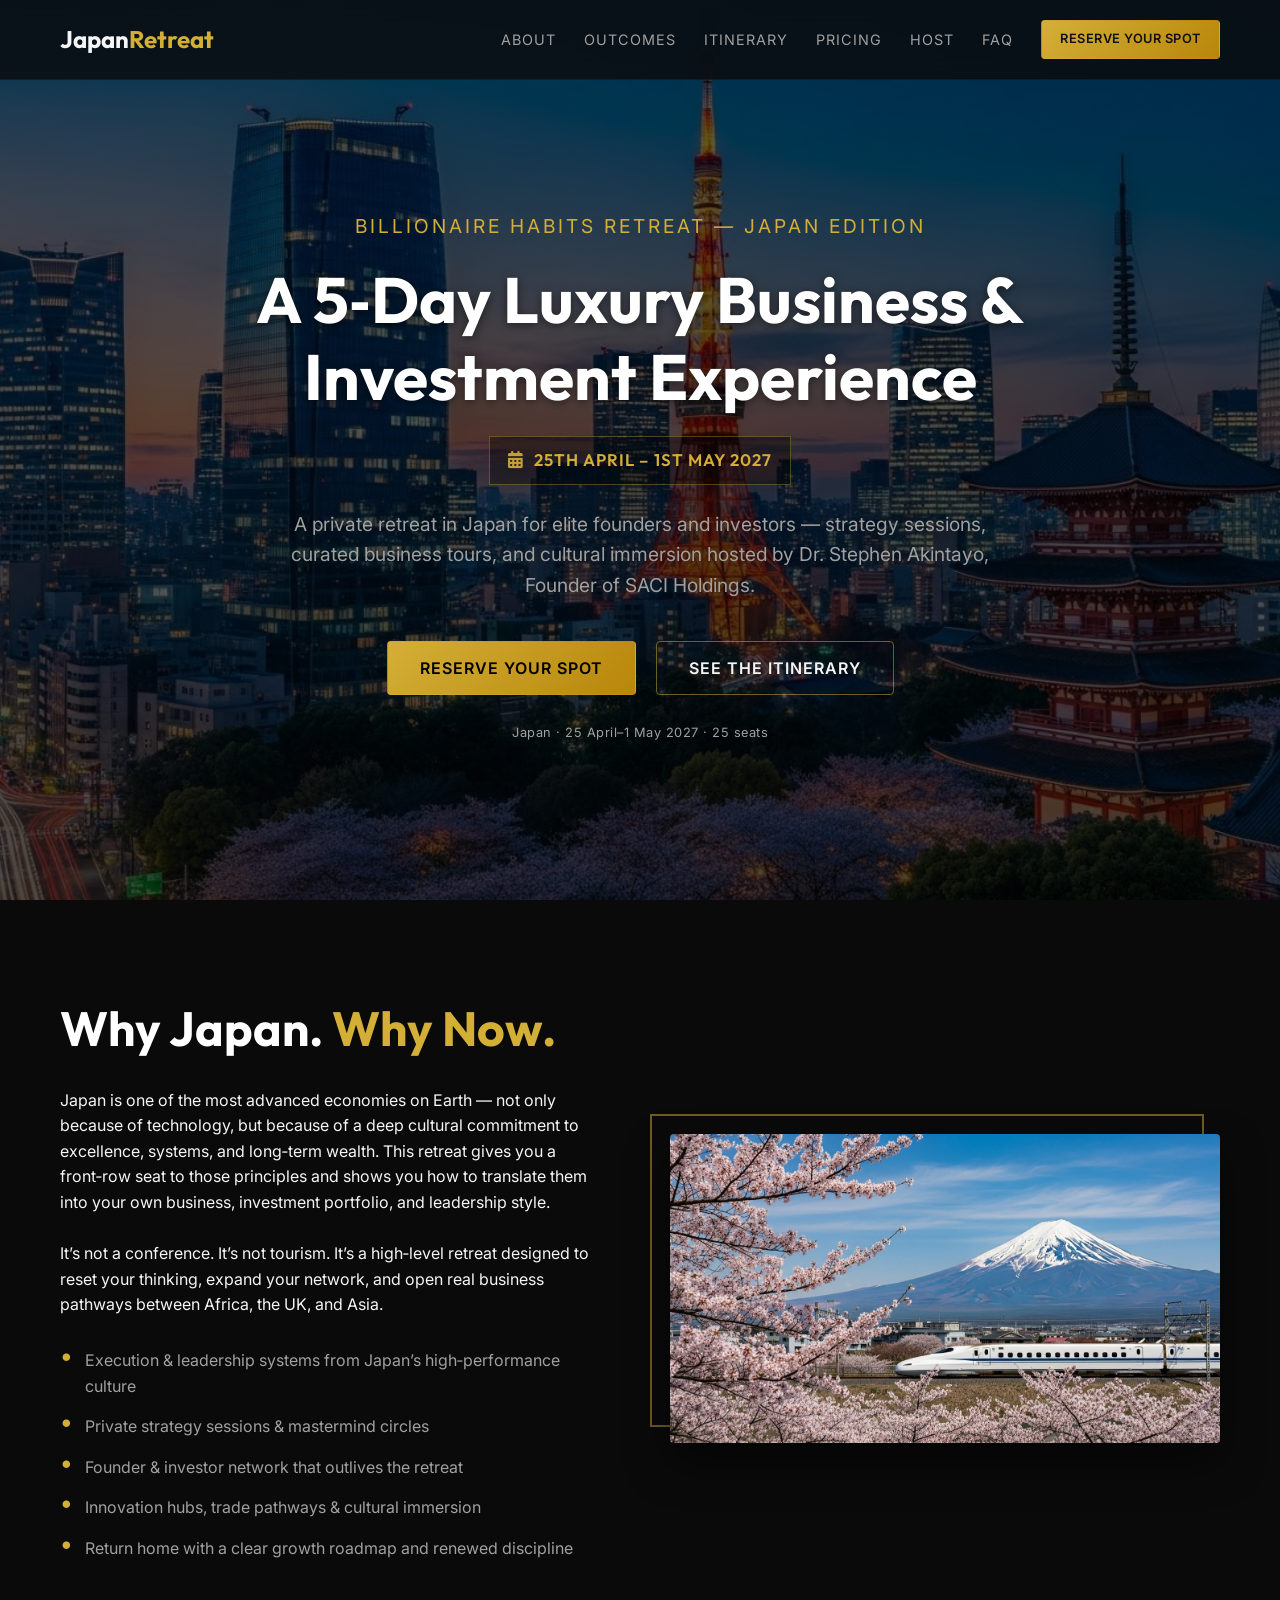
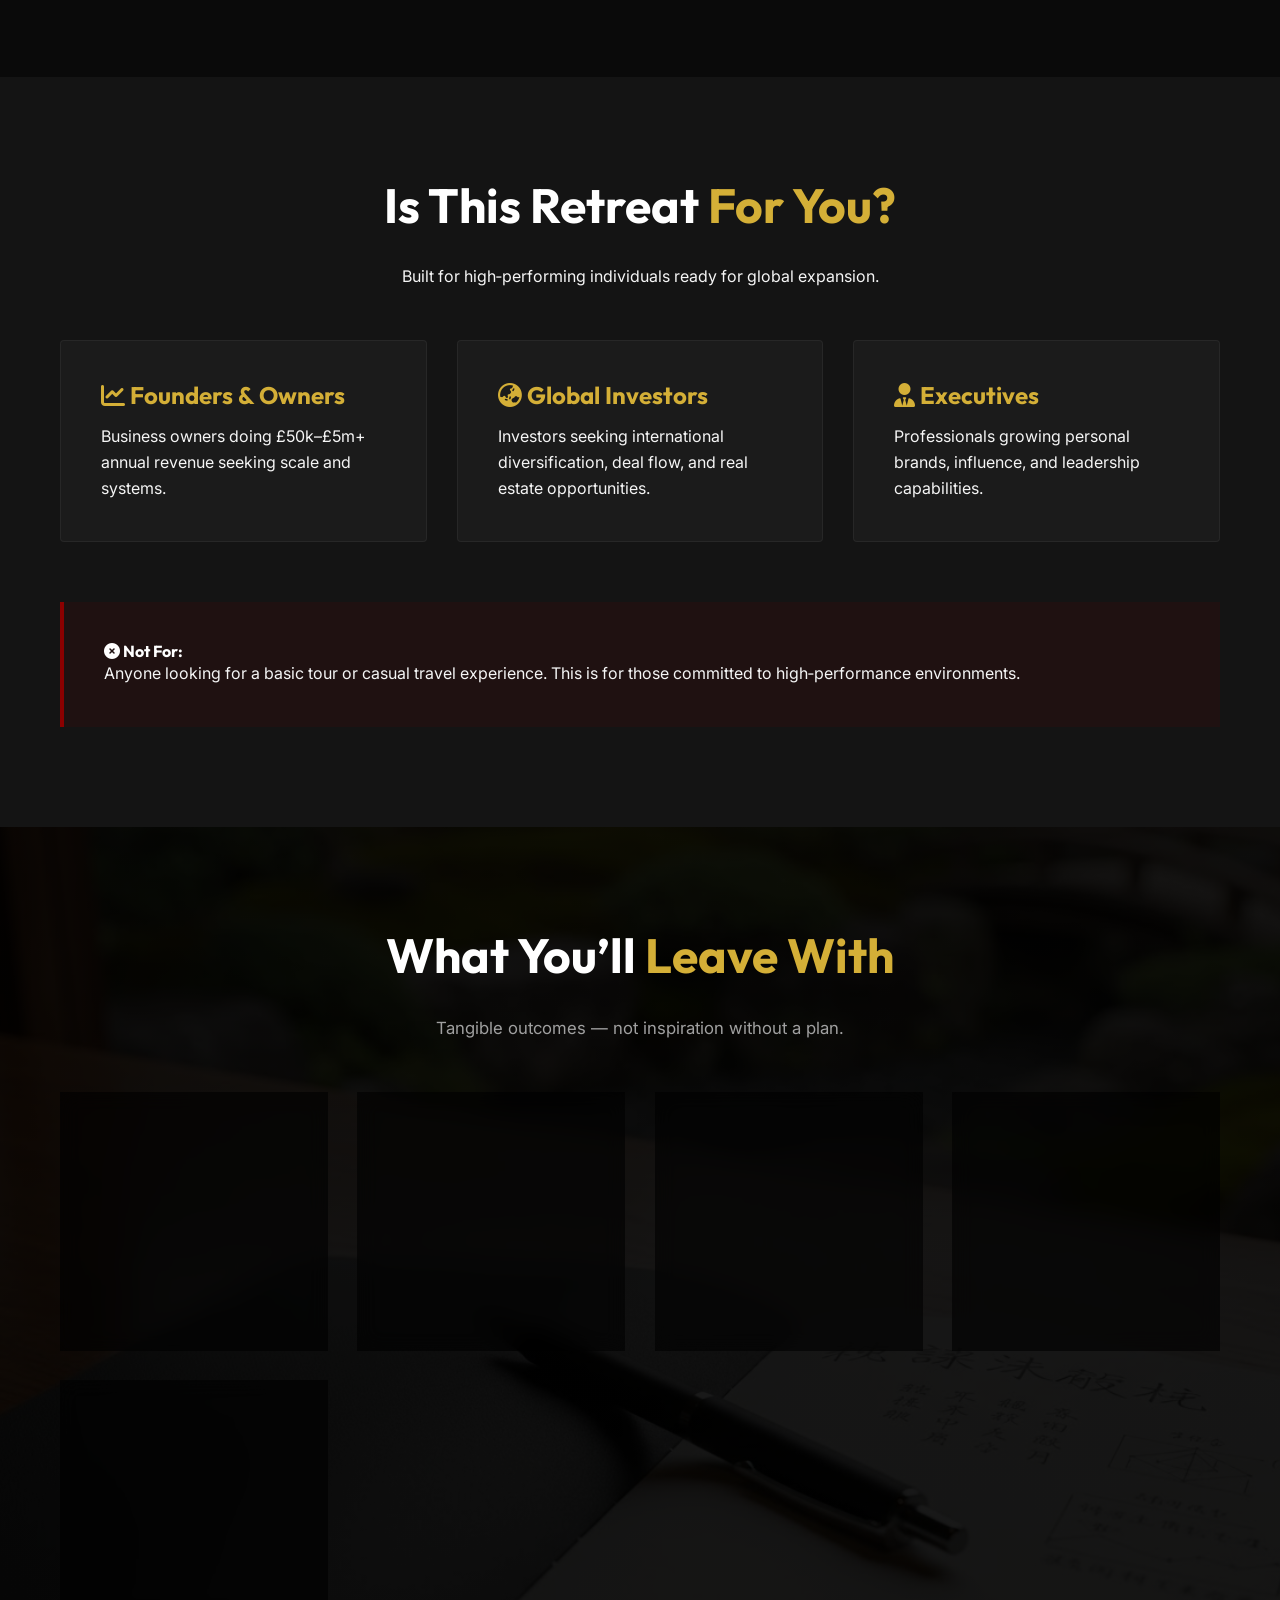
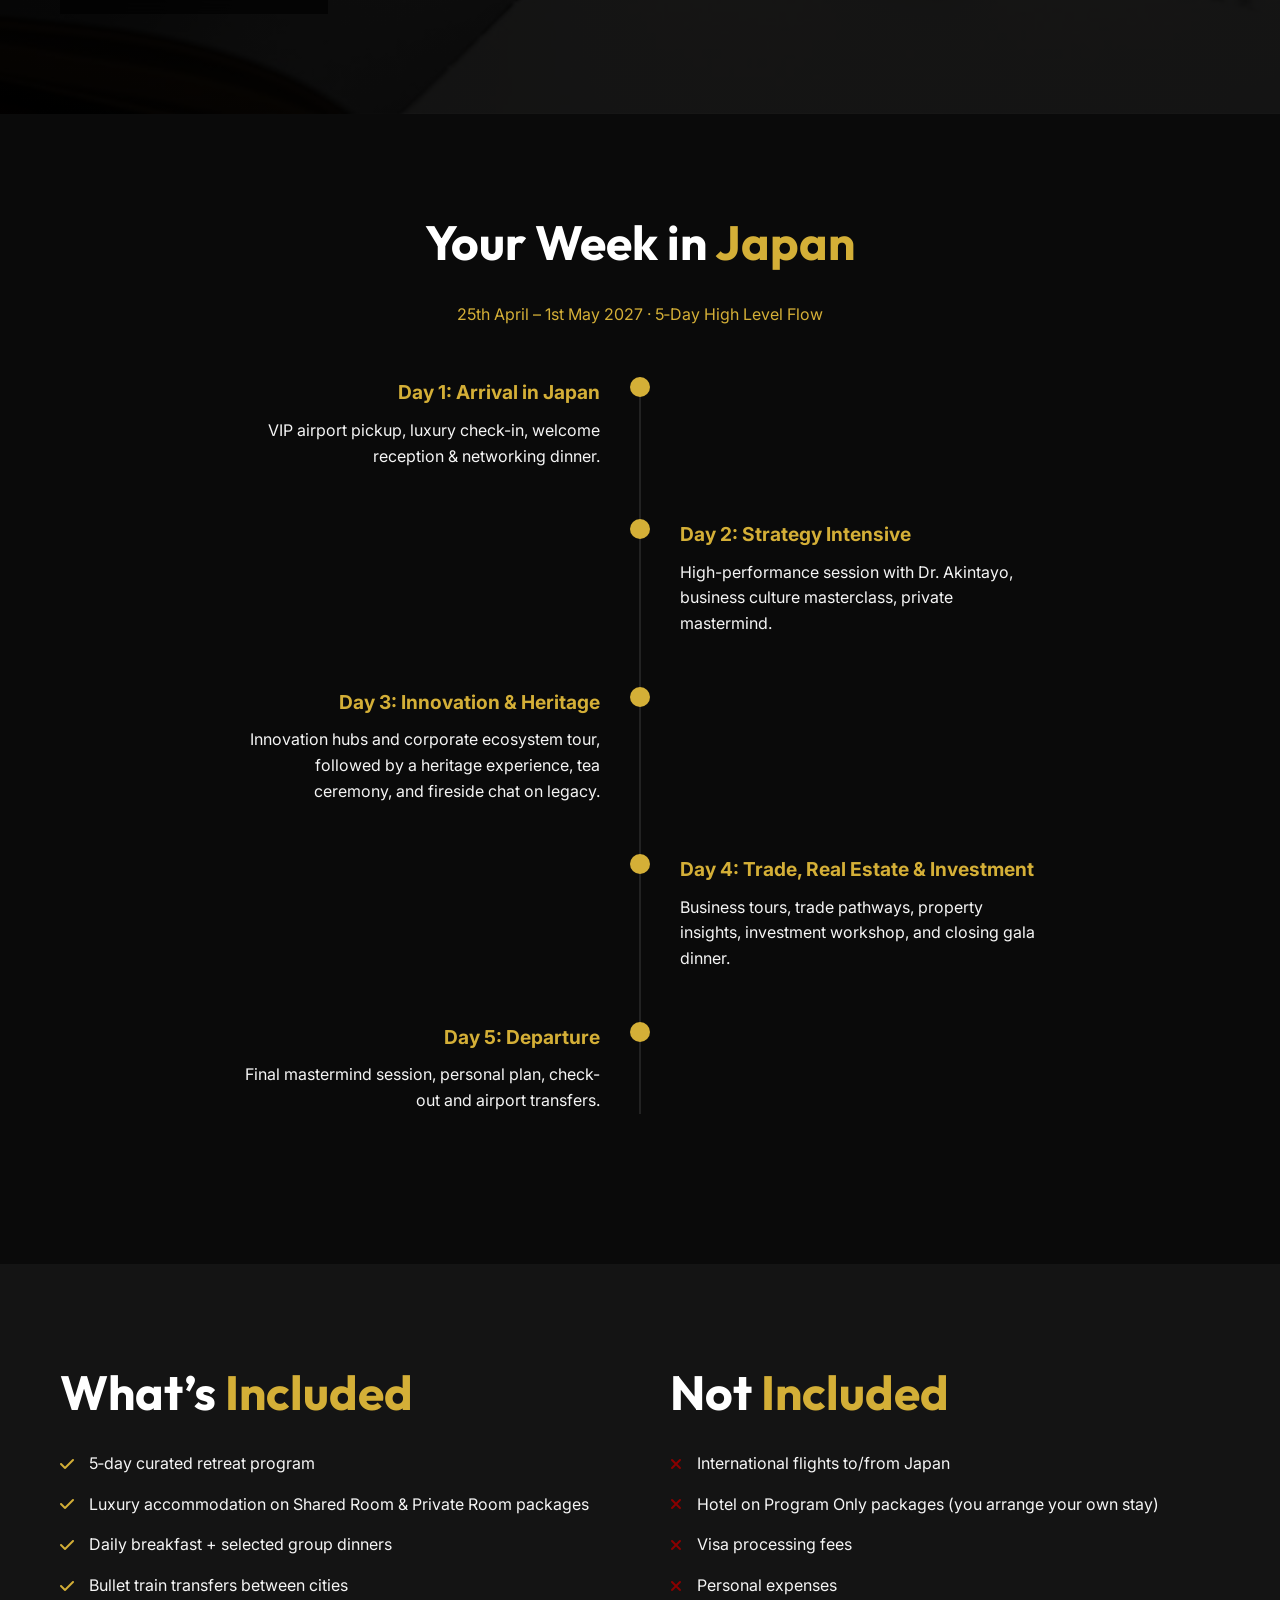
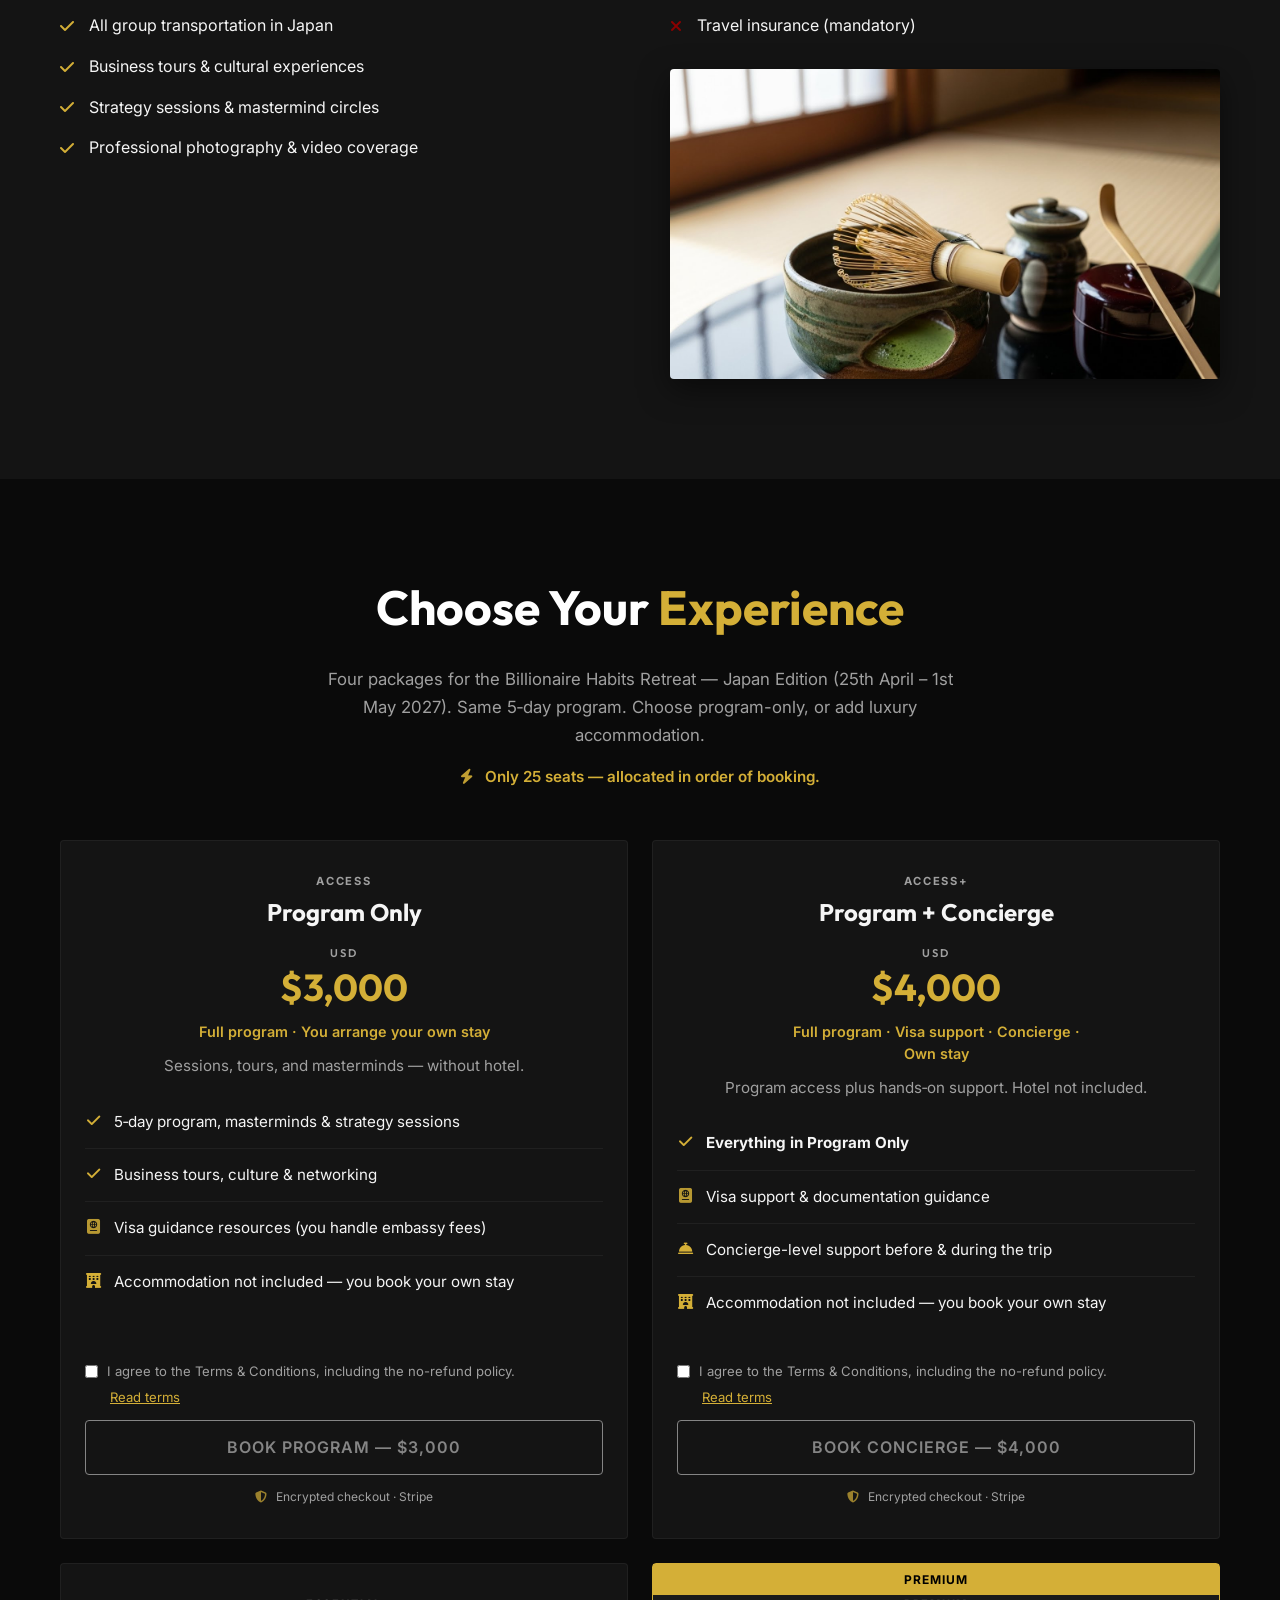
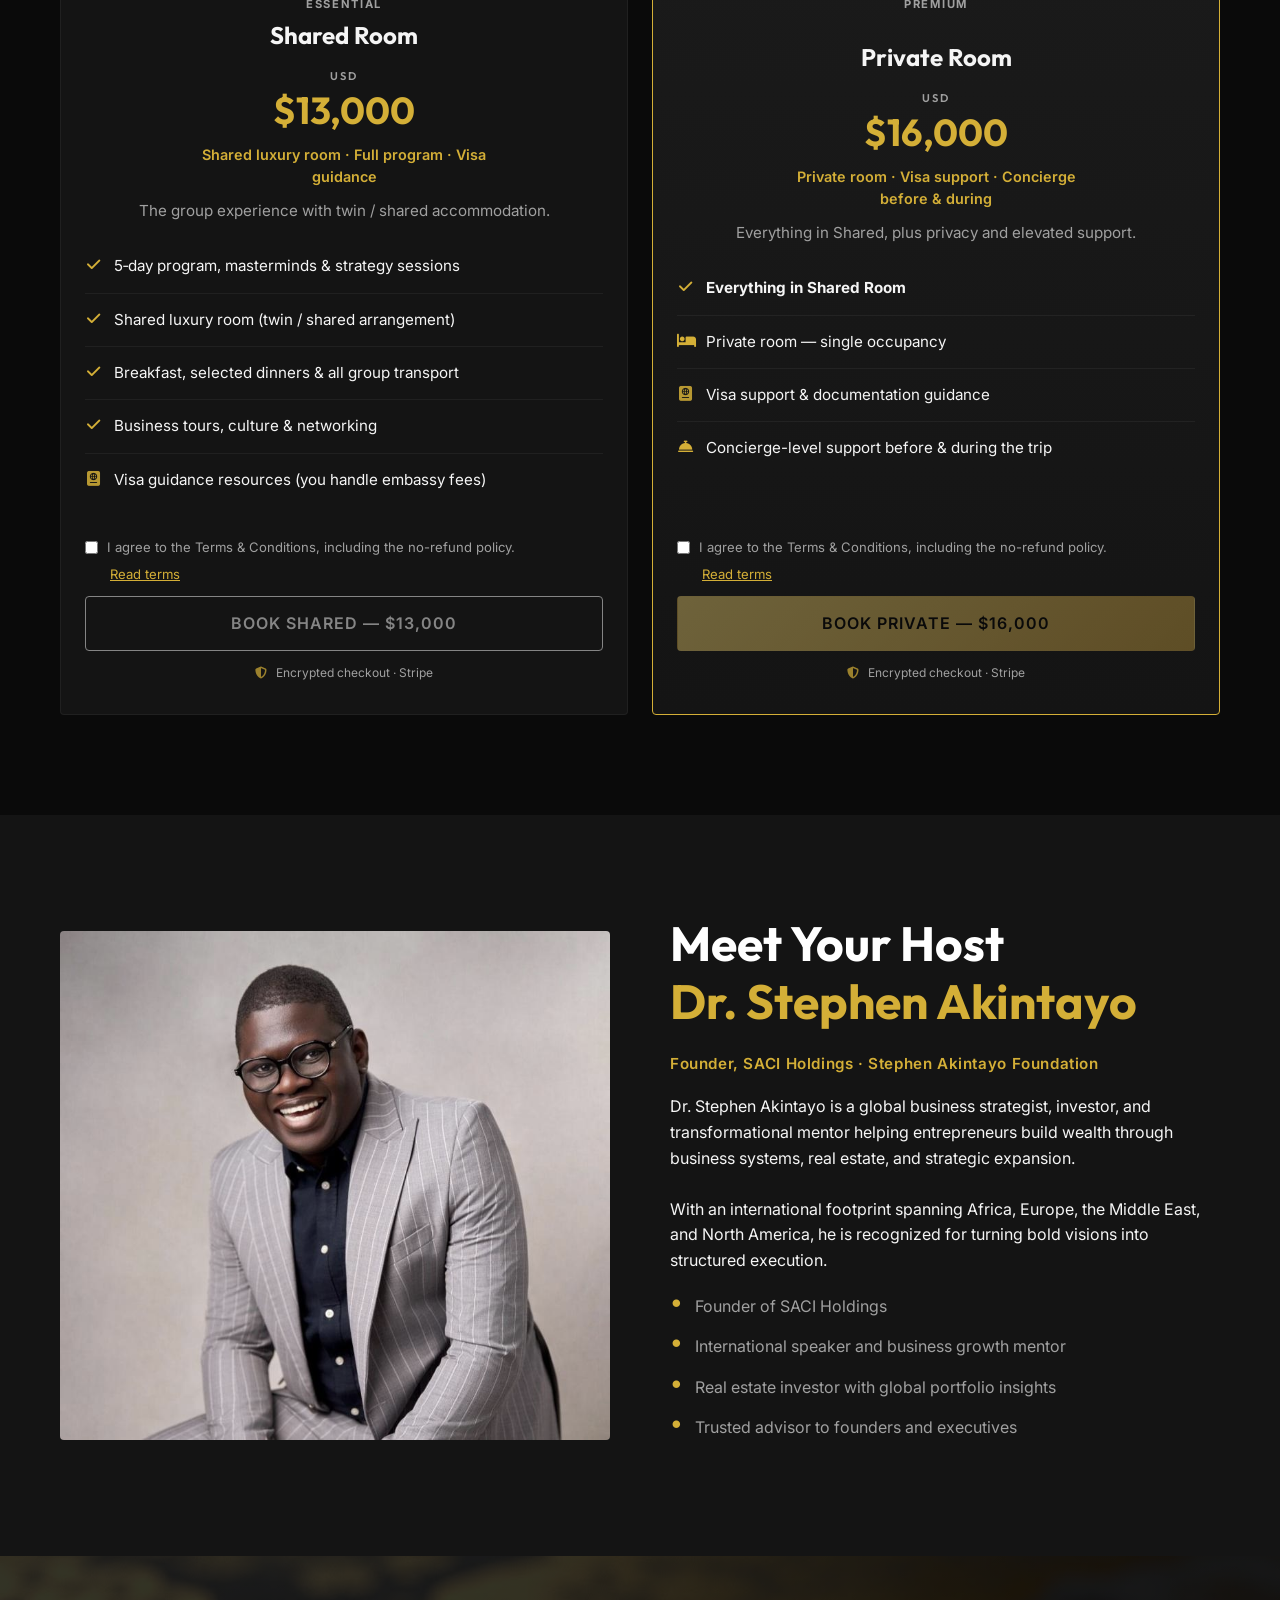
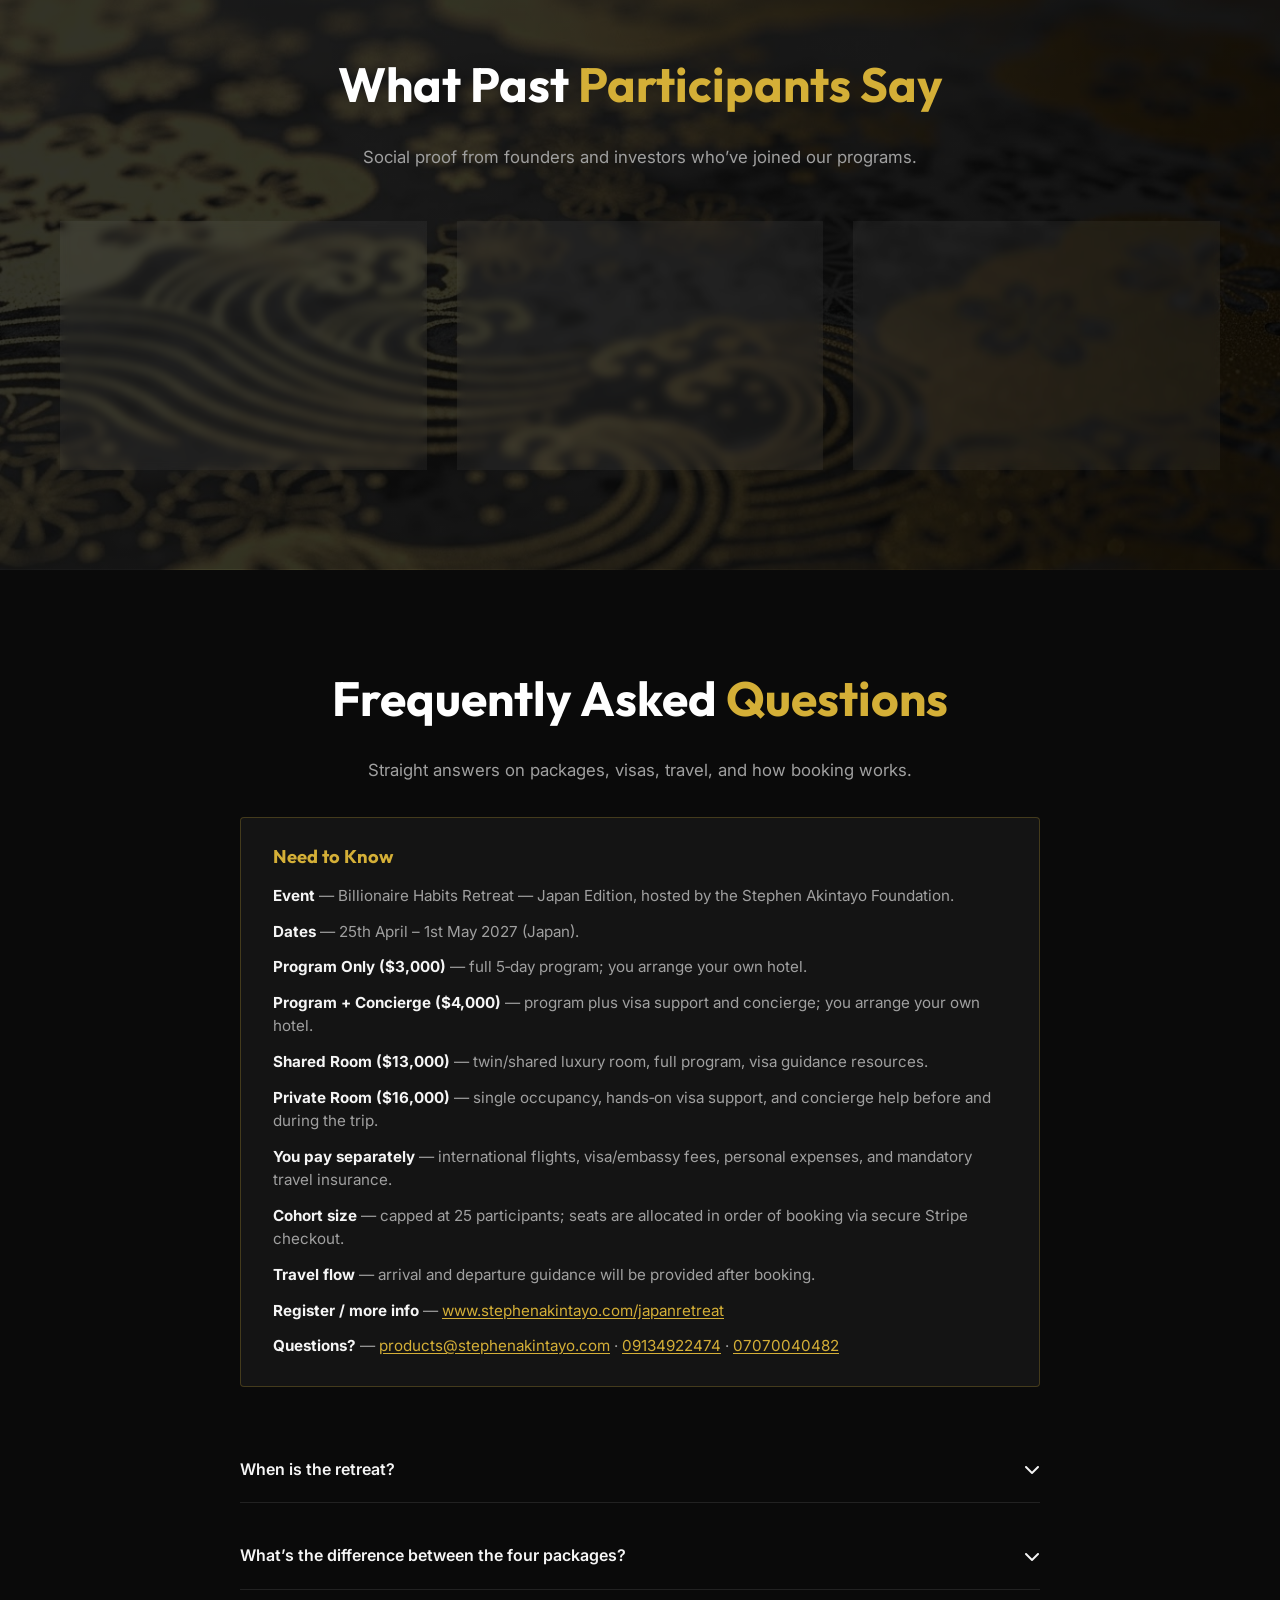
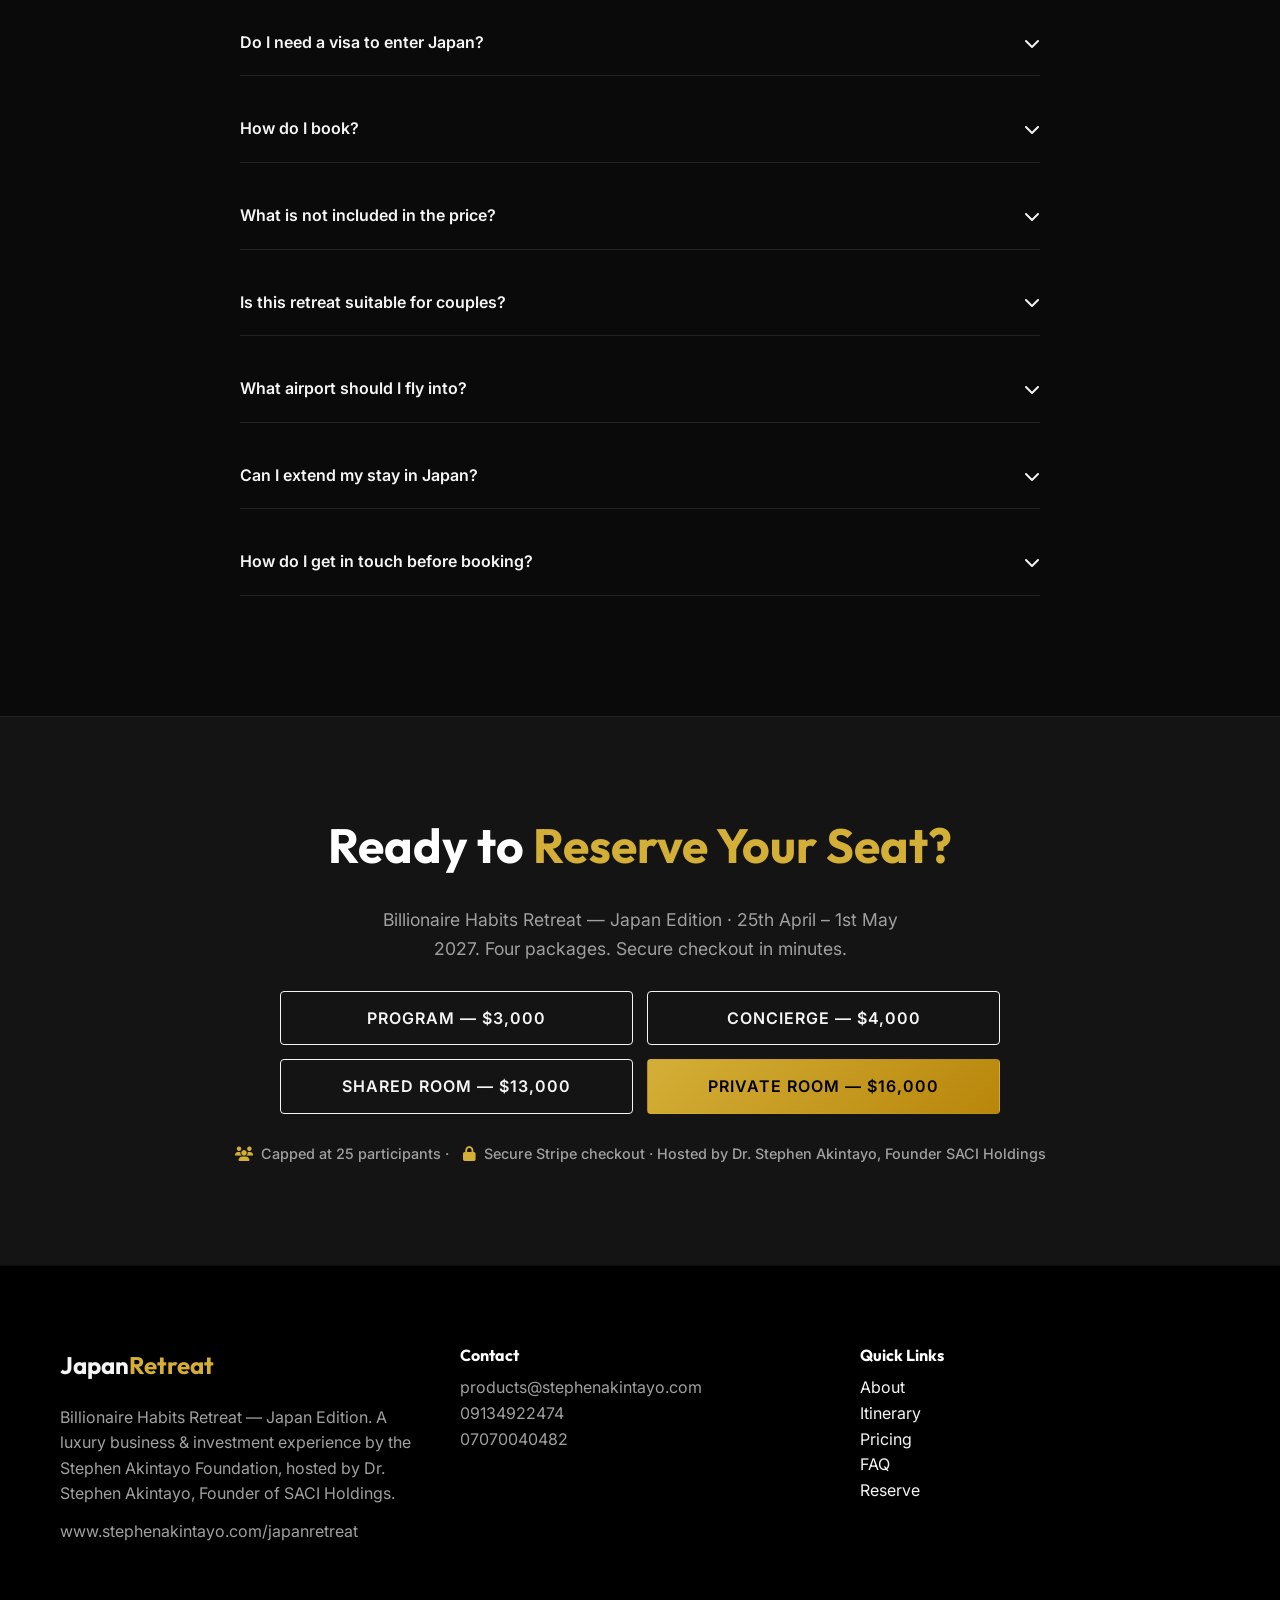
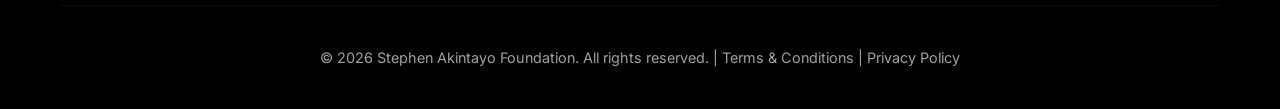
==== commit bea85458: "feat: Implement Terms & Conditions agreement for Stripe checkout, enhancing user consent process; ad" ====
--- a/index.html
+++ b/index.html
@@ -265,7 +265,9 @@
                         <li><i class="fas fa-passport" aria-hidden="true"></i><span>Visa guidance resources (you handle embassy fees)</span></li>
                         <li><i class="fas fa-hotel" aria-hidden="true"></i><span>Accommodation not included — you book your own stay</span></li>
                     </ul>
-                    <a href="https://buy.stripe.com/fZu7sM5kMaXRcx01kMew80B" class="btn btn-secondary btn-pricing-main"
+                    <div class="package-terms"><label><input type="checkbox" class="package-terms-checkbox"><span>I agree to the Terms &amp; Conditions, including the no-refund policy.</span></label><a href="terms.html">Read terms</a></div>
+                    <a href="https://buy.stripe.com/fZu7sM5kMaXRcx01kMew80B" class="btn btn-secondary btn-pricing-main is-disabled"
+                        aria-disabled="true" tabindex="-1"
                         rel="noopener noreferrer" target="_blank"
                         aria-label="Book Program Only retreat for 3,000 US dollars">Book Program — $3,000</a>
                     <p class="pricing-secure"><i class="fas fa-shield-halved" aria-hidden="true"></i> Encrypted checkout · Stripe</p>
@@ -283,7 +285,9 @@
                         <li><i class="fas fa-bell-concierge" aria-hidden="true"></i><span>Concierge-level support before &amp; during the trip</span></li>
                         <li><i class="fas fa-hotel" aria-hidden="true"></i><span>Accommodation not included — you book your own stay</span></li>
                     </ul>
-                    <a href="https://buy.stripe.com/dRm8wQ28AaXR0Oi5B2ew80A" class="btn btn-secondary btn-pricing-main"
+                    <div class="package-terms"><label><input type="checkbox" class="package-terms-checkbox"><span>I agree to the Terms &amp; Conditions, including the no-refund policy.</span></label><a href="terms.html">Read terms</a></div>
+                    <a href="https://buy.stripe.com/dRm8wQ28AaXR0Oi5B2ew80A" class="btn btn-secondary btn-pricing-main is-disabled"
+                        aria-disabled="true" tabindex="-1"
                         rel="noopener noreferrer" target="_blank"
                         aria-label="Book Program plus Concierge retreat for 4,000 US dollars">Book Concierge — $4,000</a>
                     <p class="pricing-secure"><i class="fas fa-shield-halved" aria-hidden="true"></i> Encrypted checkout · Stripe</p>
@@ -302,7 +306,9 @@
                         <li><i class="fas fa-check" aria-hidden="true"></i><span>Business tours, culture &amp; networking</span></li>
                         <li><i class="fas fa-passport" aria-hidden="true"></i><span>Visa guidance resources (you handle embassy fees)</span></li>
                     </ul>
-                    <a href="https://buy.stripe.com/bJe00k9B23vp68C9Riew802" class="btn btn-secondary btn-pricing-main"
+                    <div class="package-terms"><label><input type="checkbox" class="package-terms-checkbox"><span>I agree to the Terms &amp; Conditions, including the no-refund policy.</span></label><a href="terms.html">Read terms</a></div>
+                    <a href="https://buy.stripe.com/bJe00k9B23vp68C9Riew802" class="btn btn-secondary btn-pricing-main is-disabled"
+                        aria-disabled="true" tabindex="-1"
                         rel="noopener noreferrer" target="_blank"
                         aria-label="Book Shared Room retreat for 13,000 US dollars">Book Shared — $13,000</a>
                     <p class="pricing-secure"><i class="fas fa-shield-halved" aria-hidden="true"></i> Encrypted checkout · Stripe</p>
@@ -321,7 +327,9 @@
                         <li><i class="fas fa-passport" aria-hidden="true"></i><span>Visa support &amp; documentation guidance</span></li>
                         <li><i class="fas fa-bell-concierge" aria-hidden="true"></i><span>Concierge-level support before &amp; during the trip</span></li>
                     </ul>
-                    <a href="https://buy.stripe.com/7sYeVe00sd5ZdB45B2ew803" class="btn btn-primary btn-pricing-main"
+                    <div class="package-terms"><label><input type="checkbox" class="package-terms-checkbox"><span>I agree to the Terms &amp; Conditions, including the no-refund policy.</span></label><a href="terms.html">Read terms</a></div>
+                    <a href="https://buy.stripe.com/7sYeVe00sd5ZdB45B2ew803" class="btn btn-primary btn-pricing-main is-disabled"
+                        aria-disabled="true" tabindex="-1"
                         rel="noopener noreferrer" target="_blank"
                         aria-label="Book Private Room retreat for 16,000 US dollars">Book Private — $16,000</a>
                     <p class="pricing-secure"><i class="fas fa-shield-halved" aria-hidden="true"></i> Encrypted checkout · Stripe</p>
@@ -480,14 +488,10 @@
             <p class="final-cta-lead">Billionaire Habits Retreat — Japan Edition · 25th April – 1st May 2027. Four packages. Secure checkout in minutes.</p>
 
             <div class="final-cta-grid">
-                <a href="https://buy.stripe.com/fZu7sM5kMaXRcx01kMew80B" class="btn btn-secondary" rel="noopener noreferrer"
-                    target="_blank">Program — $3,000</a>
-                <a href="https://buy.stripe.com/dRm8wQ28AaXR0Oi5B2ew80A" class="btn btn-secondary" rel="noopener noreferrer"
-                    target="_blank">Concierge — $4,000</a>
-                <a href="https://buy.stripe.com/bJe00k9B23vp68C9Riew802" class="btn btn-secondary" rel="noopener noreferrer"
-                    target="_blank">Shared Room — $13,000</a>
-                <a href="https://buy.stripe.com/7sYeVe00sd5ZdB45B2ew803" class="btn btn-primary" rel="noopener noreferrer"
-                    target="_blank">Private Room — $16,000</a>
+                <a href="#pricing" class="btn btn-secondary">Program — $3,000</a>
+                <a href="#pricing" class="btn btn-secondary">Concierge — $4,000</a>
+                <a href="#pricing" class="btn btn-secondary">Shared Room — $13,000</a>
+                <a href="#pricing" class="btn btn-primary">Private Room — $16,000</a>
             </div>
 
             <p class="final-cta-footnote"><i class="fas fa-users" aria-hidden="true"></i> Capped at 25 participants · <i class="fas fa-lock" aria-hidden="true"></i> Secure Stripe checkout · Hosted by Dr. Stephen Akintayo, Founder SACI Holdings</p>
@@ -531,112 +535,10 @@
                 </div>
             </div>
             <div class="footer-bottom">
-                <p>&copy; <span id="copyright-year">2026</span> Stephen Akintayo Foundation. All rights reserved. | <a href="#terms" class="terms-open-link">Terms &amp; Conditions</a> | Privacy
-                    Policy</p>
+                <p>&copy; <span id="copyright-year">2026</span> Stephen Akintayo Foundation. All rights reserved. | <a href="terms.html">Terms &amp; Conditions</a> | <a href="privacy.html">Privacy Policy</a></p>
             </div>
         </div>
     </footer>
-
-    <!-- Terms & Conditions agreement (shown before Stripe checkout) -->
-    <dialog id="terms-modal" class="terms-modal" aria-labelledby="terms-modal-title">
-        <div class="terms-modal-inner">
-            <button type="button" class="terms-close" aria-label="Close terms">&times;</button>
-            <h2 id="terms-modal-title" class="terms-modal-title">Terms &amp; <span>Conditions</span></h2>
-            <p class="terms-modal-sub">Billionaire Habits Retreat — Japan Edition 2027 · Organized by Stephen Akintayo Foundation</p>
-
-            <div class="terms-notice" role="note">
-                <h3><i class="fas fa-triangle-exclamation" aria-hidden="true"></i> Important Registration Notice</h3>
-                <p>Please review our Terms &amp; Conditions carefully before making payment.</p>
-                <p><strong>NO REFUNDS:</strong> All payments are final and non-refundable, except where required by law.</p>
-                <p><strong>PERSONAL DATA:</strong> Registration information may be used to verify your identity, manage your registration, and help protect and verify payment transactions.</p>
-                <p><strong>EVENT DATE CHANGES:</strong> The organizers reserve the right to reasonably reschedule the retreat or modify its itinerary when necessary. Registered participants will be notified of material changes.</p>
-                <p>By completing registration, you confirm your understanding and acceptance of these conditions.</p>
-            </div>
-
-            <div class="terms-body" tabindex="0" aria-label="Full Terms and Conditions">
-                <p><strong>Scheduled Dates:</strong> 25 April – 1 May 2027<br><strong>Location:</strong> Japan</p>
-
-                <h4>1. Registration and Acceptance</h4>
-                <p>By registering for, reserving a place at, or making payment toward the Billionaire Habits Retreat — Japan Edition, participants acknowledge that they have read, understood, and agreed to these Terms &amp; Conditions.</p>
-                <p>Registration is confirmed only upon successful payment and confirmation from the organizers.</p>
-
-                <h4>2. Strict No-Refund Policy</h4>
-                <p>All registration fees, deposits, installment payments, and other payments made toward the retreat are final and non-refundable, except where a refund is required by applicable law.</p>
-                <p>Participants who voluntarily cancel, withdraw, fail to attend, change their plans, or become unable to travel will not be entitled to a refund merely on those grounds.</p>
-                <p>Visa refusal, personal emergencies, conflicting engagements, and changes in personal circumstances do not automatically entitle participants to a refund.</p>
-                <p>Nothing in this policy excludes any refund or other legal remedy that a participant is entitled to under applicable law.</p>
-
-                <h4>3. Personal Information and Payment Protection</h4>
-                <p>Information you provide during registration, such as your name, contact details, and booking or payment reference, may be used to confirm your identity, administer your registration, respond to enquiries, and verify, reconcile, and help protect payment transactions against errors, unauthorized use, or fraud.</p>
-                <p>Payments are handled by the payment provider shown during checkout. The organizers do not request or store your full payment card number or security code through this website. The payment provider may process payment information under its own privacy terms.</p>
-                <p>Access to registration information is limited to those who need it to manage the event and payment process. Information may be shared with relevant service providers for these purposes or where required by law.</p>
-
-                <h4>4. Event Dates and Schedule Changes</h4>
-                <p>The retreat is currently scheduled for 25 April – 1 May 2027.</p>
-                <p>The organizers reserve the right to reasonably reschedule or modify the event dates, itinerary, activities, venues, accommodation arrangements, or program structure where necessary due to operational requirements, travel disruptions, government regulations, safety concerns, circumstances beyond their control, or other legitimate reasons.</p>
-                <p>Registered participants will be notified of material changes through their supplied contact information as soon as reasonably practicable.</p>
-                <p>Where the event is rescheduled, participants will generally retain their registration for the revised dates, subject to applicable law and any rights arising from a material change.</p>
-                <p>Any statutory rights or remedies available where the event is cancelled or materially changed remain unaffected.</p>
-
-                <h4>5. Travel, Visa and Immigration Requirements</h4>
-                <p>Participants are responsible for ensuring that they possess valid passports, visas, immigration documentation, and other entry requirements necessary for travel to Japan.</p>
-                <p>Any visa assistance provided by the organizers does not constitute a guarantee of visa approval.</p>
-                <p>Visa and immigration decisions remain exclusively within the authority of the relevant government agencies.</p>
-
-                <h4>6. Travel Expenses and Insurance</h4>
-                <p>Unless expressly included in the selected registration package, participants are responsible for their international flights, accommodation, visa fees, personal expenses, and other travel-related costs.</p>
-                <p>Travel insurance is mandatory.</p>
-                <p>Participants are encouraged to obtain suitable travel insurance covering eligible trip cancellations, medical emergencies, delays, and other travel-related risks.</p>
-                <p>The organizers are not responsible for independently arranged travel expenses resulting from schedule changes, except where required by law or where liability cannot lawfully be excluded.</p>
-
-                <h4>7. Retreat Packages and Inclusions</h4>
-                <p>Participants are entitled to the services and benefits expressly included in their selected package, subject to the published program details and any reasonably necessary changes.</p>
-                <p>Additional services not expressly included in the purchased package may attract separate charges.</p>
-
-                <h4>8. Changes Beyond the Organizers' Control</h4>
-                <p>The organizers shall not be liable for delays or failure to perform obligations to the extent caused by circumstances beyond their reasonable control, including natural disasters, government restrictions, security emergencies, transportation disruptions, or other extraordinary circumstances, subject to applicable law.</p>
-                <p>The organizers will make reasonable efforts to communicate relevant changes and provide appropriate alternatives where practicable.</p>
-
-                <h4>9. Participant Conduct</h4>
-                <p>All participants are expected to conduct themselves professionally and respectfully throughout the retreat.</p>
-                <p>The organizers reserve the right to take reasonable action concerning participants whose conduct threatens the safety, wellbeing, or experience of others.</p>
-
-                <h4>10. Acknowledgment and Electronic Consent</h4>
-                <p>By selecting the mandatory agreement checkbox and proceeding with registration or payment, participants expressly confirm that they:</p>
-                <ul>
-                    <li>Have read and understood these Terms &amp; Conditions.</li>
-                    <li>Acknowledge the no-refund policy, subject to applicable law.</li>
-                    <li>Understand how registration information may be used to verify identity and protect payment transactions.</li>
-                    <li>Understand that the retreat dates and program arrangements may change.</li>
-                    <li>Accept responsibility for their personal travel documentation and arrangements.</li>
-                    <li>Agree to receive important event-related communications from the organizers.</li>
-                </ul>
-                <p>Electronic acceptance of these Terms &amp; Conditions may be recorded as evidence of the participant's agreement.</p>
-
-                <h4>11. Contact Information</h4>
-                <p>For enquiries, registration assistance, payment confirmation, or further information regarding the Billionaire Habits Retreat — Japan Edition, please contact:</p>
-                <ul>
-                    <li><strong>USA:</strong> <a href="tel:+12815050527">+1 281 505 0527</a></li>
-                    <li><strong>Nigeria:</strong> <a href="tel:+2348167901719">+234 816 790 1719</a></li>
-                    <li><strong>Email:</strong> <a href="mailto:products@stephenakintayo.com">products@stephenakintayo.com</a></li>
-                    <li><strong>Website:</strong> <a href="https://www.stephenakintayo.com" rel="noopener noreferrer" target="_blank">www.stephenakintayo.com</a></li>
-                </ul>
-                <p><strong>Important:</strong> These terms do not limit or override any mandatory consumer protection rights available under applicable law.</p>
-            </div>
-
-            <div class="terms-actions">
-                <label class="terms-agree">
-                    <input type="checkbox" id="terms-agree-checkbox">
-                    <span>I have read and agree to the Terms &amp; Conditions, including the <strong>no-refund policy</strong> and that event dates may change.</span>
-                </label>
-                <p class="terms-package" id="terms-package" hidden></p>
-                <div class="terms-buttons">
-                    <button type="button" class="btn btn-secondary terms-cancel">Cancel</button>
-                    <button type="button" class="btn btn-primary terms-proceed" id="terms-proceed" disabled>Agree &amp; Continue to Payment</button>
-                </div>
-            </div>
-        </div>
-    </dialog>
 
     <script src="script.js"></script>
 </body>
--- a/style.css
+++ b/style.css
@@ -722,6 +722,42 @@
     line-height: 1.5;
 }
 
+.package-terms {
+    display: grid;
+    gap: 7px;
+    margin: 18px 0 12px;
+    color: var(--text-grey);
+    font-size: 0.82rem;
+    line-height: 1.5;
+    text-align: left;
+}
+
+.package-terms label {
+    display: flex;
+    align-items: flex-start;
+    gap: 9px;
+    cursor: pointer;
+}
+
+.package-terms input {
+    flex: 0 0 auto;
+    margin-top: 3px;
+    accent-color: var(--primary-color);
+}
+
+.package-terms a {
+    justify-self: start;
+    margin-left: 25px;
+    color: var(--primary-color);
+    text-decoration: underline;
+}
+
+.btn-pricing-main.is-disabled {
+    opacity: 0.5;
+    cursor: not-allowed;
+    filter: grayscale(0.35);
+}
+
 .package-diff {
     font-size: 0.9rem;
     color: var(--primary-color);
@@ -1346,189 +1382,154 @@
     }
 }
 
-/* Terms & Conditions modal (checkout gate) */
-.terms-modal {
-    width: min(720px, calc(100% - 32px));
-    max-height: calc(100dvh - 32px);
-    margin: auto;
-    padding: 0;
-    border: 1px solid rgba(212, 175, 55, 0.35);
+/* Dedicated legal pages */
+.legal-page {
+    min-height: 100vh;
+    background: radial-gradient(ellipse at 50% 0, rgba(212, 175, 55, 0.11), transparent 42%), var(--bg-dark);
+}
+
+.legal-nav {
+    position: relative;
+    background: rgba(10, 10, 10, 0.92);
+    border-bottom: 1px solid rgba(255, 255, 255, 0.08);
+}
+
+.legal-nav-inner {
+    display: flex;
+    align-items: center;
+    justify-content: space-between;
+    min-height: 76px;
+}
+
+.legal-nav-links {
+    display: flex;
+    gap: 24px;
+    align-items: center;
+    color: var(--text-grey);
+    font-size: 0.9rem;
+}
+
+.legal-nav-links a:hover,
+.legal-nav-links a[aria-current="page"] {
+    color: var(--primary-color);
+}
+
+.legal-main {
+    width: min(900px, calc(100% - 40px));
+    margin: 0 auto;
+    padding: 76px 0 96px;
+}
+
+.legal-eyebrow {
+    color: var(--primary-color);
+    font-size: 0.75rem;
+    font-weight: 700;
+    letter-spacing: 0.18em;
+    text-transform: uppercase;
+}
+
+.legal-title {
+    margin: 12px 0 14px;
+    font-family: var(--font-heading);
+    font-size: clamp(2.4rem, 6vw, 4rem);
+    line-height: 1.08;
+}
+
+.legal-intro,
+.legal-updated {
+    color: var(--text-grey);
+    line-height: 1.8;
+}
+
+.legal-updated {
+    margin-top: 12px;
+    font-size: 0.86rem;
+}
+
+.legal-highlight {
+    margin: 30px 0 38px;
+    padding: 22px 26px;
+    border: 1px solid rgba(212, 175, 55, 0.28);
+    border-left: 3px solid var(--primary-color);
     border-radius: 8px;
-    background: var(--bg-card);
+    background: rgba(212, 175, 55, 0.06);
+    line-height: 1.75;
+}
+
+.legal-highlight strong {
+    color: var(--primary-color);
+}
+
+.legal-content {
+    display: grid;
+    gap: 0;
+    border-top: 1px solid rgba(255, 255, 255, 0.1);
+}
+
+.legal-content section {
+    padding: 28px 0;
+    border-bottom: 1px solid rgba(255, 255, 255, 0.1);
+}
+
+.legal-content h2 {
+    margin-bottom: 12px;
+    font-family: var(--font-heading);
+    font-size: 1.25rem;
+}
+
+.legal-content p,
+.legal-content li {
+    color: #c6c6c6;
+    font-size: 0.96rem;
+    line-height: 1.8;
+}
+
+.legal-content p + p {
+    margin-top: 10px;
+}
+
+.legal-content ul {
+    margin: 10px 0 0 22px;
+    list-style: disc;
+}
+
+.legal-content li + li {
+    margin-top: 6px;
+}
+
+.legal-content a {
+    color: var(--primary-color);
+    text-decoration: underline;
+    text-underline-offset: 3px;
+}
+
+.legal-footer {
+    padding: 24px 20px;
+    border-top: 1px solid rgba(255, 255, 255, 0.08);
+    color: var(--text-grey);
+    text-align: center;
+    font-size: 0.85rem;
+}
+
+.legal-footer a {
     color: var(--text-light);
-    box-shadow: 0 30px 80px rgba(0, 0, 0, 0.6);
-}
-
-.terms-modal::backdrop {
-    background: rgba(0, 0, 0, 0.75);
-    backdrop-filter: blur(4px);
-}
-
-.terms-modal[open] {
-    display: flex;
-}
-
-.terms-modal-inner {
-    position: relative;
-    display: flex;
-    flex-direction: column;
-    width: 100%;
-    max-height: calc(100dvh - 34px);
-    padding: 32px;
-    gap: 18px;
-}
-
-.terms-close {
-    position: absolute;
-    top: 12px;
-    right: 16px;
-    background: none;
-    border: none;
-    color: var(--text-grey);
-    font-size: 1.8rem;
-    line-height: 1;
-    cursor: pointer;
-    transition: var(--transition);
-}
-
-.terms-close:hover,
-.terms-close:focus-visible {
-    color: var(--primary-color);
-}
-
-.terms-modal-title {
-    font-family: var(--font-heading);
-    font-size: 1.7rem;
-    padding-right: 32px;
-}
-
-.terms-modal-title span {
-    color: var(--primary-color);
-}
-
-.terms-modal-sub {
-    color: var(--text-grey);
-    font-size: 0.9rem;
-    margin-top: -10px;
-}
-
-.terms-notice {
-    border-left: 3px solid var(--primary-color);
-    background: rgba(212, 175, 55, 0.08);
-    padding: 14px 18px;
-    border-radius: 4px;
-    font-size: 0.9rem;
-}
-
-.terms-notice h3 {
-    font-family: var(--font-heading);
-    font-size: 1rem;
-    color: var(--primary-color);
-    text-transform: uppercase;
-    letter-spacing: 1px;
-    margin-bottom: 8px;
-}
-
-.terms-notice p + p {
-    margin-top: 6px;
-}
-
-.terms-body {
-    flex: 1 1 auto;
-    min-height: 120px;
-    overflow-y: auto;
-    padding: 16px 18px;
-    border: 1px solid rgba(255, 255, 255, 0.1);
-    border-radius: 4px;
-    background: rgba(0, 0, 0, 0.3);
-    font-size: 0.88rem;
-    color: #d0d0d0;
-    line-height: 1.6;
-}
-
-.terms-body h4 {
-    font-family: var(--font-heading);
-    color: var(--text-light);
-    font-size: 1rem;
-    margin: 18px 0 6px;
-}
-
-.terms-body p + p {
-    margin-top: 6px;
-}
-
-.terms-body ul {
-    margin: 6px 0 6px 20px;
-    list-style: disc;
-}
-
-.terms-body a {
-    color: var(--primary-color);
-}
-
-.terms-agree {
-    display: flex;
-    gap: 12px;
-    align-items: flex-start;
-    cursor: pointer;
-    font-size: 0.92rem;
-}
-
-.terms-agree input {
-    flex: 0 0 auto;
-    width: 20px;
-    height: 20px;
-    margin-top: 2px;
-    accent-color: var(--primary-color);
-    cursor: pointer;
-}
-
-.terms-package {
-    margin-top: 10px;
-    color: var(--primary-color);
-    font-weight: 600;
-    font-size: 0.9rem;
-}
-
-.terms-buttons {
-    display: flex;
-    gap: 12px;
-    justify-content: flex-end;
-    margin-top: 16px;
-}
-
-.terms-buttons .btn {
-    padding: 14px 24px;
-}
-
-.terms-proceed:disabled {
-    opacity: 0.4;
-    cursor: not-allowed;
-    transform: none;
-    box-shadow: none;
-}
-
-/* Footer link opens terms for reading only */
-.terms-modal.view-only .terms-agree,
-.terms-modal.view-only .terms-proceed {
-    display: none;
 }
 
 @media (max-width: 600px) {
-    .terms-modal-inner {
-        padding: 24px 18px;
+    .legal-nav-inner {
+        min-height: 68px;
+    }
+
+    .legal-nav-links {
         gap: 14px;
-    }
-
-    .terms-modal-title {
-        font-size: 1.35rem;
-    }
-
-    .terms-buttons {
-        flex-direction: column-reverse;
-    }
-
-    .terms-buttons .btn {
-        width: 100%;
-    }
-}
+        font-size: 0.82rem;
+    }
+
+    .legal-main {
+        padding: 54px 0 68px;
+    }
+
+    .legal-highlight {
+        padding: 18px;
+    }
+}
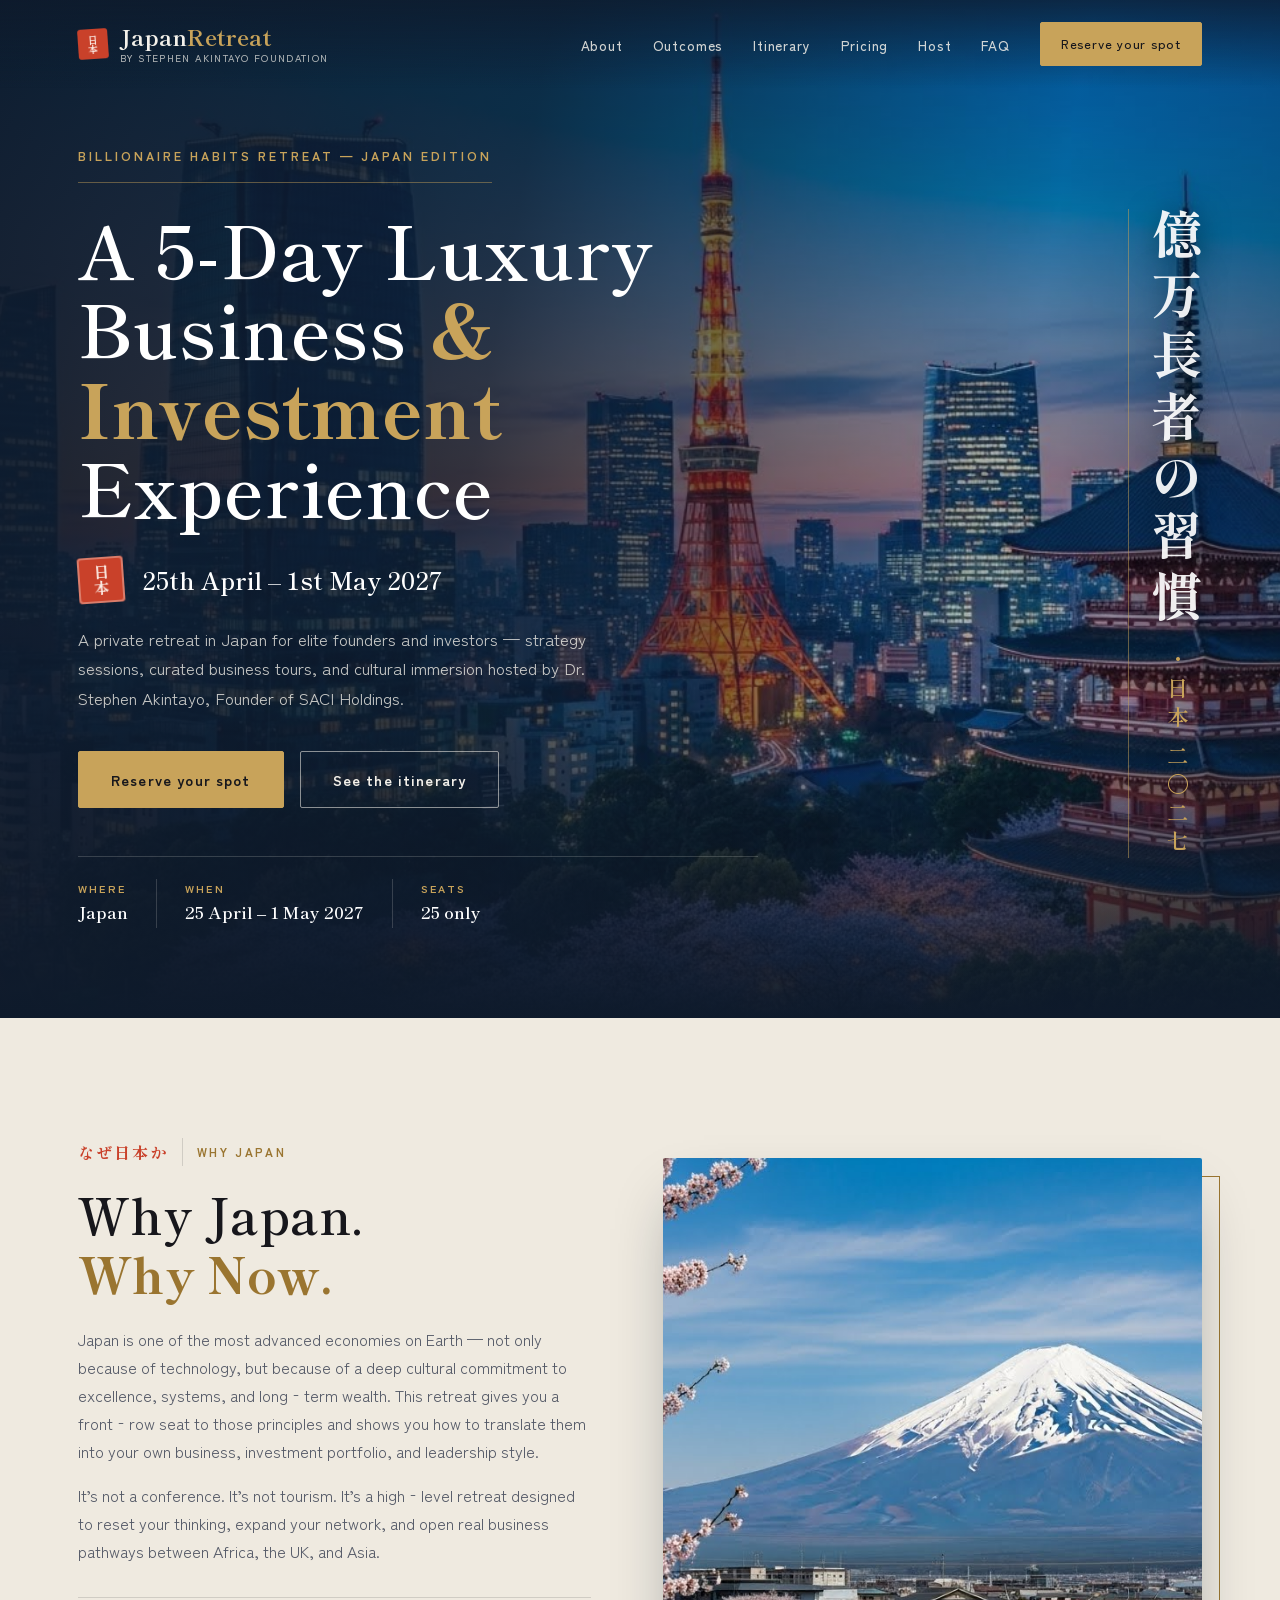
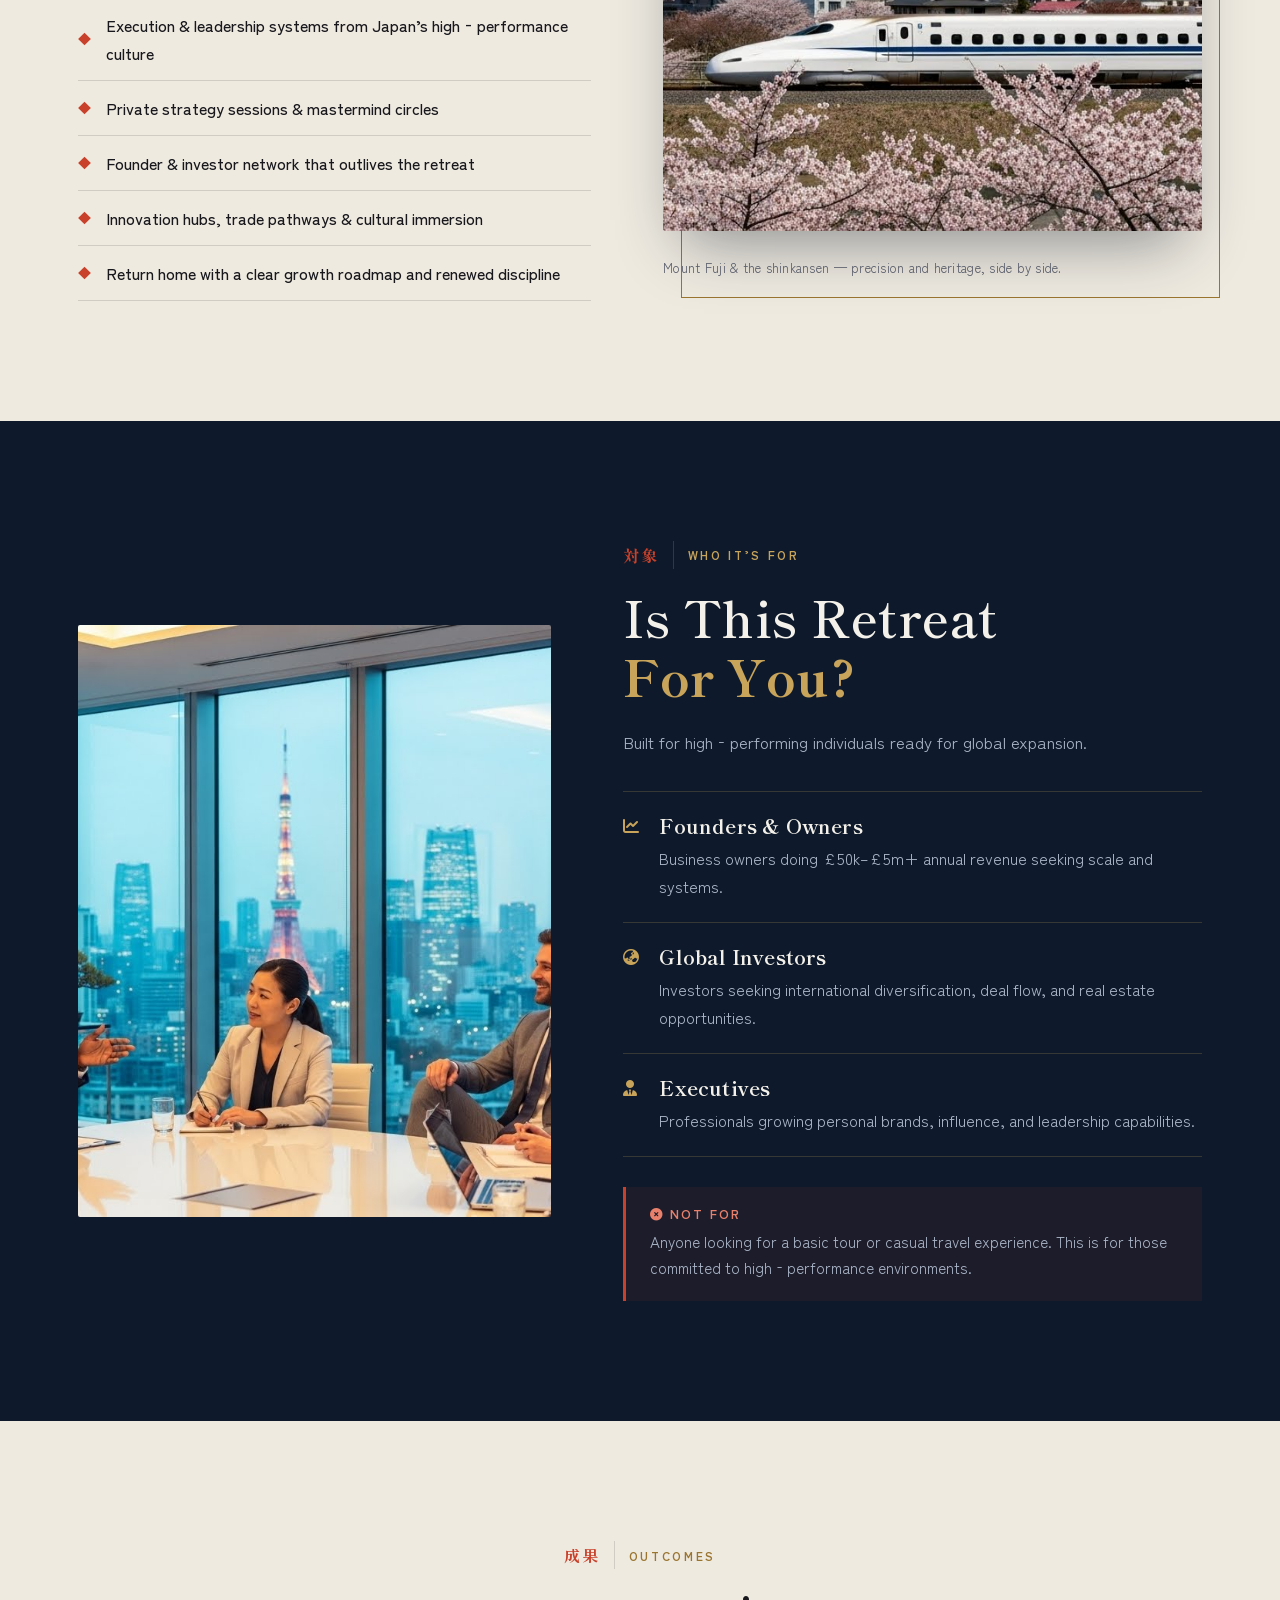
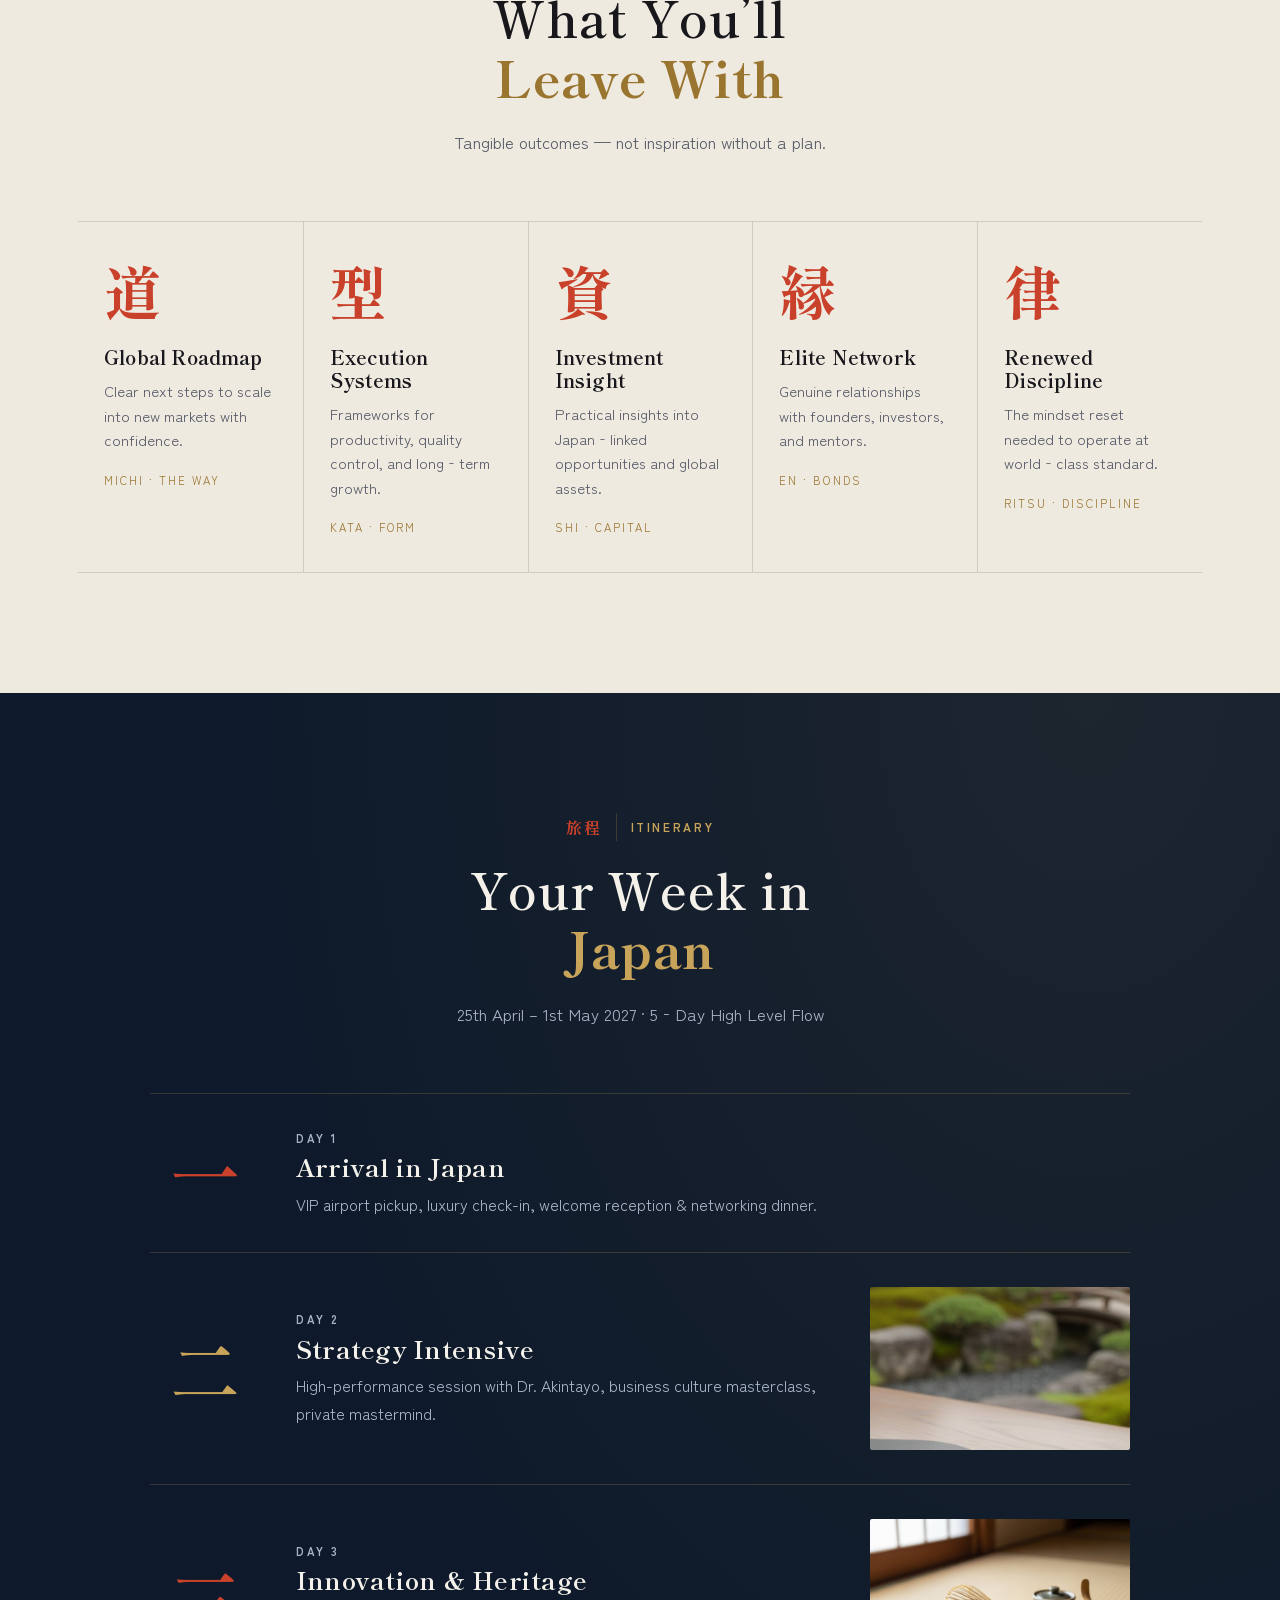
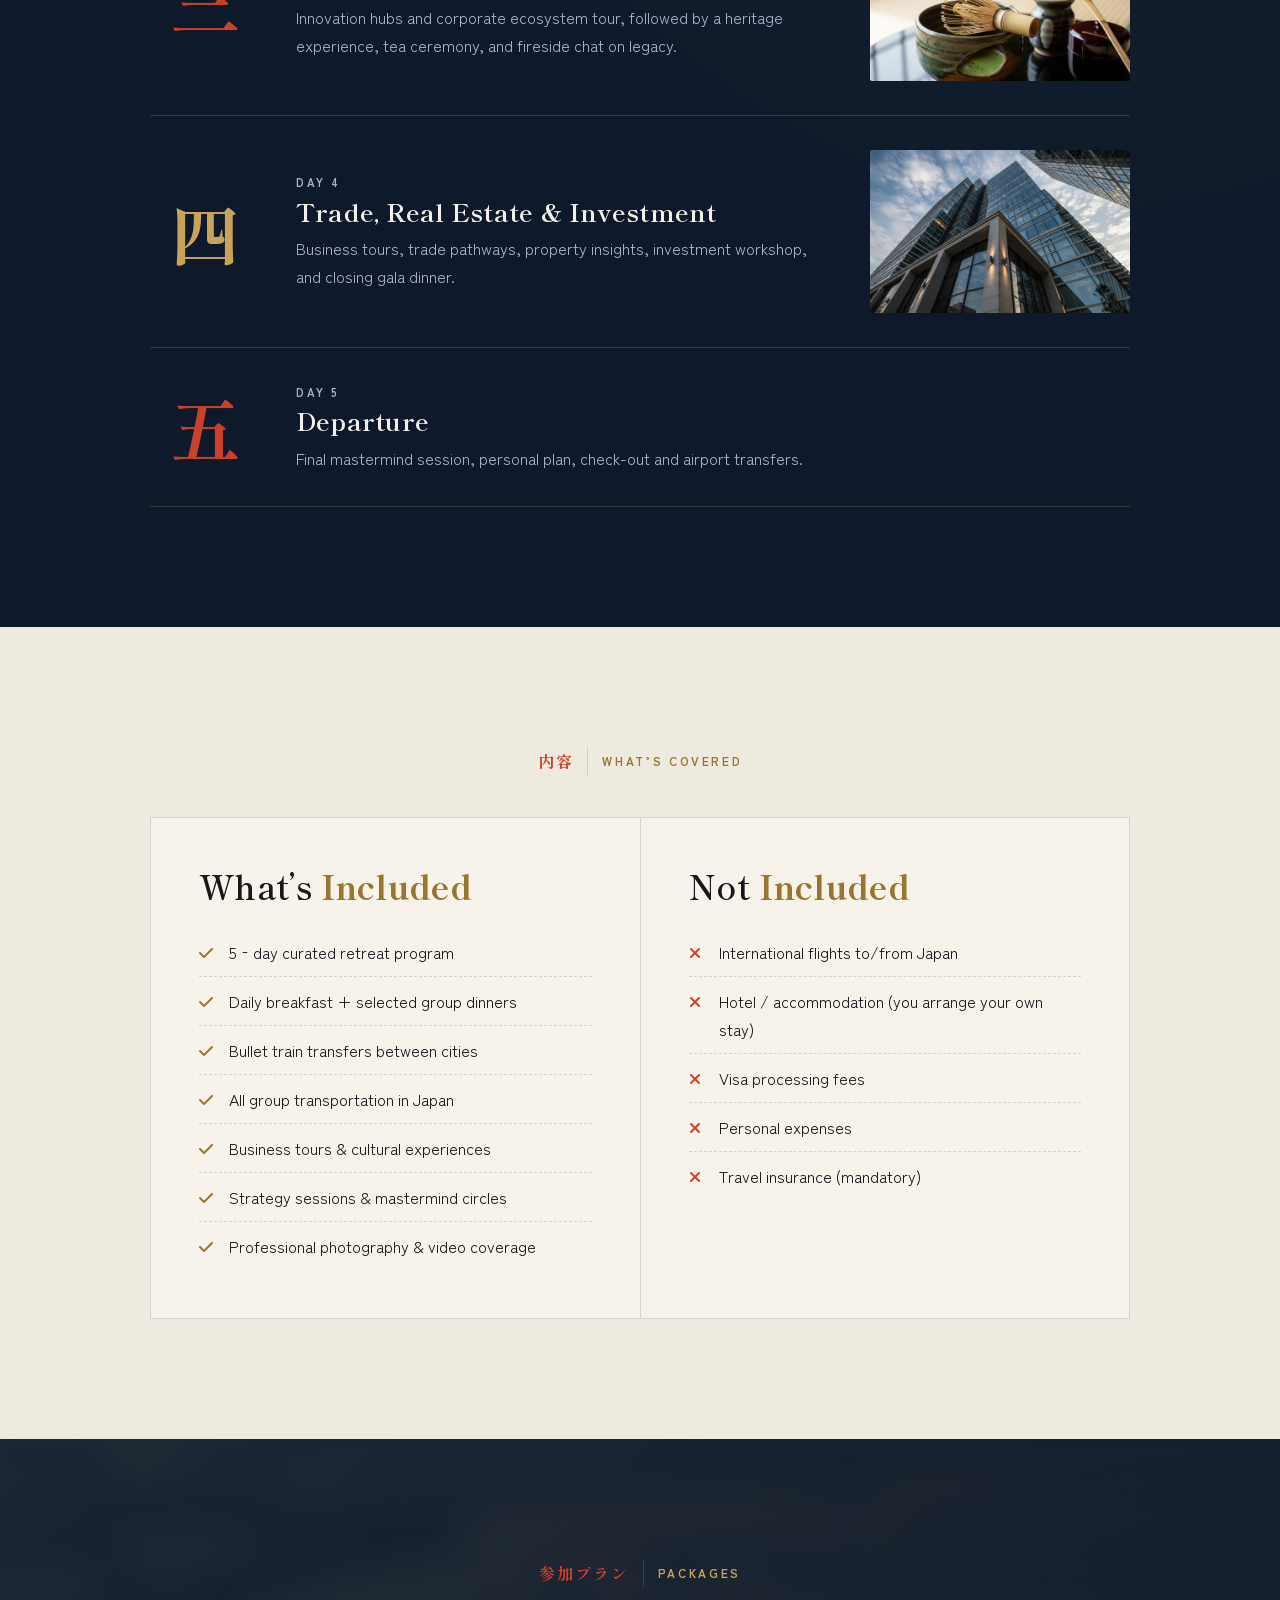
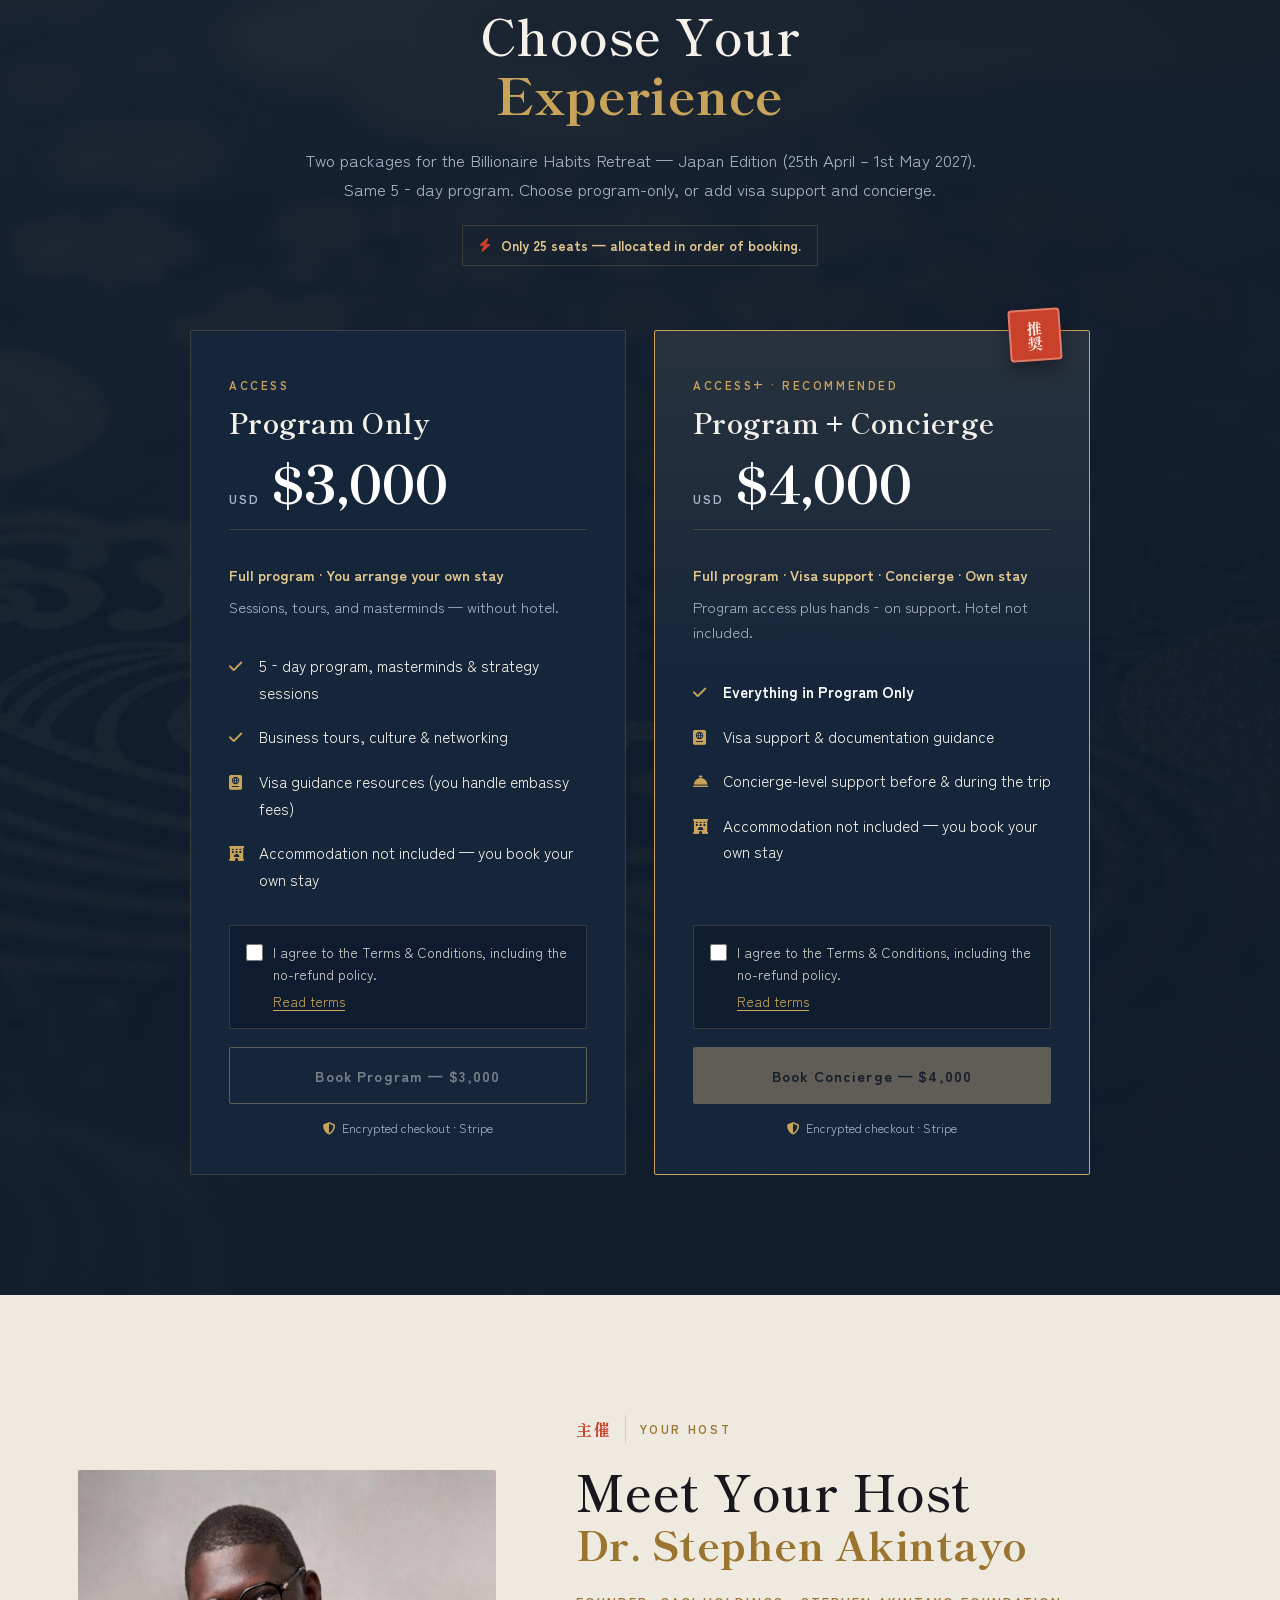
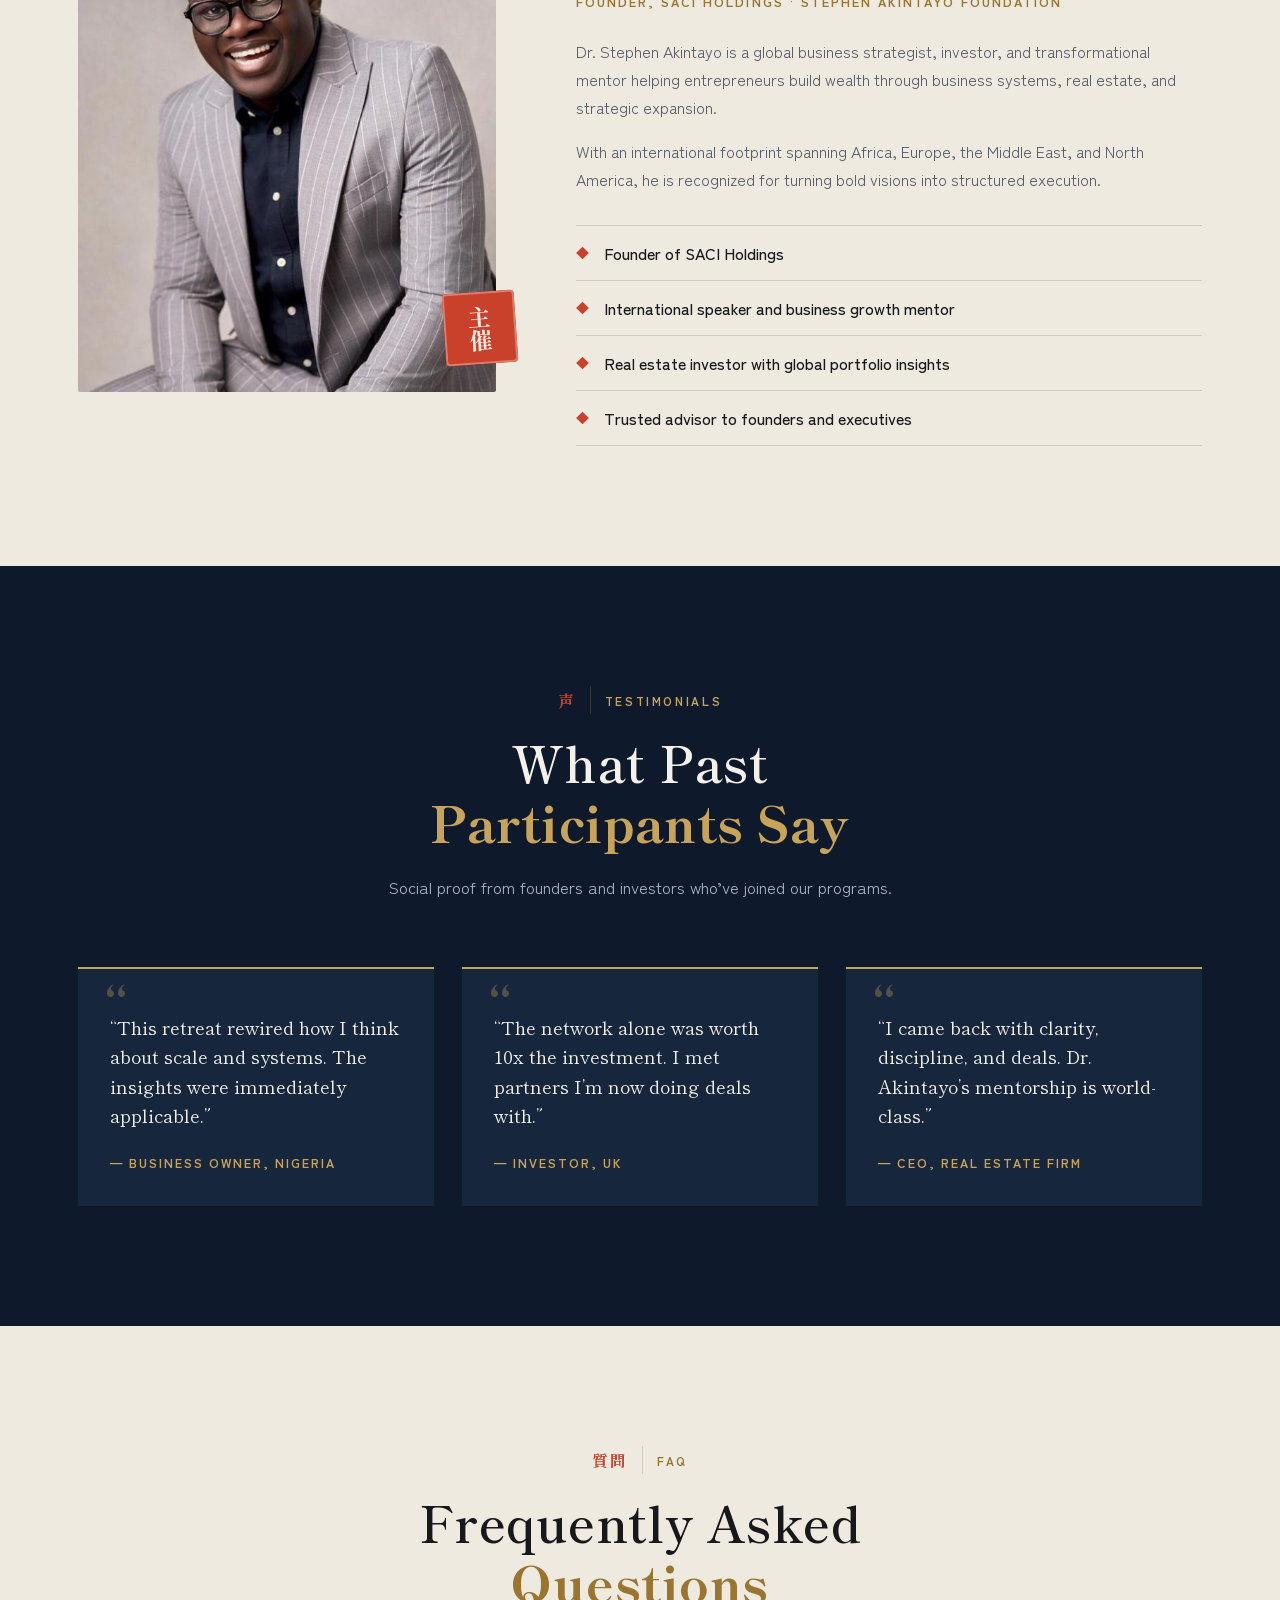
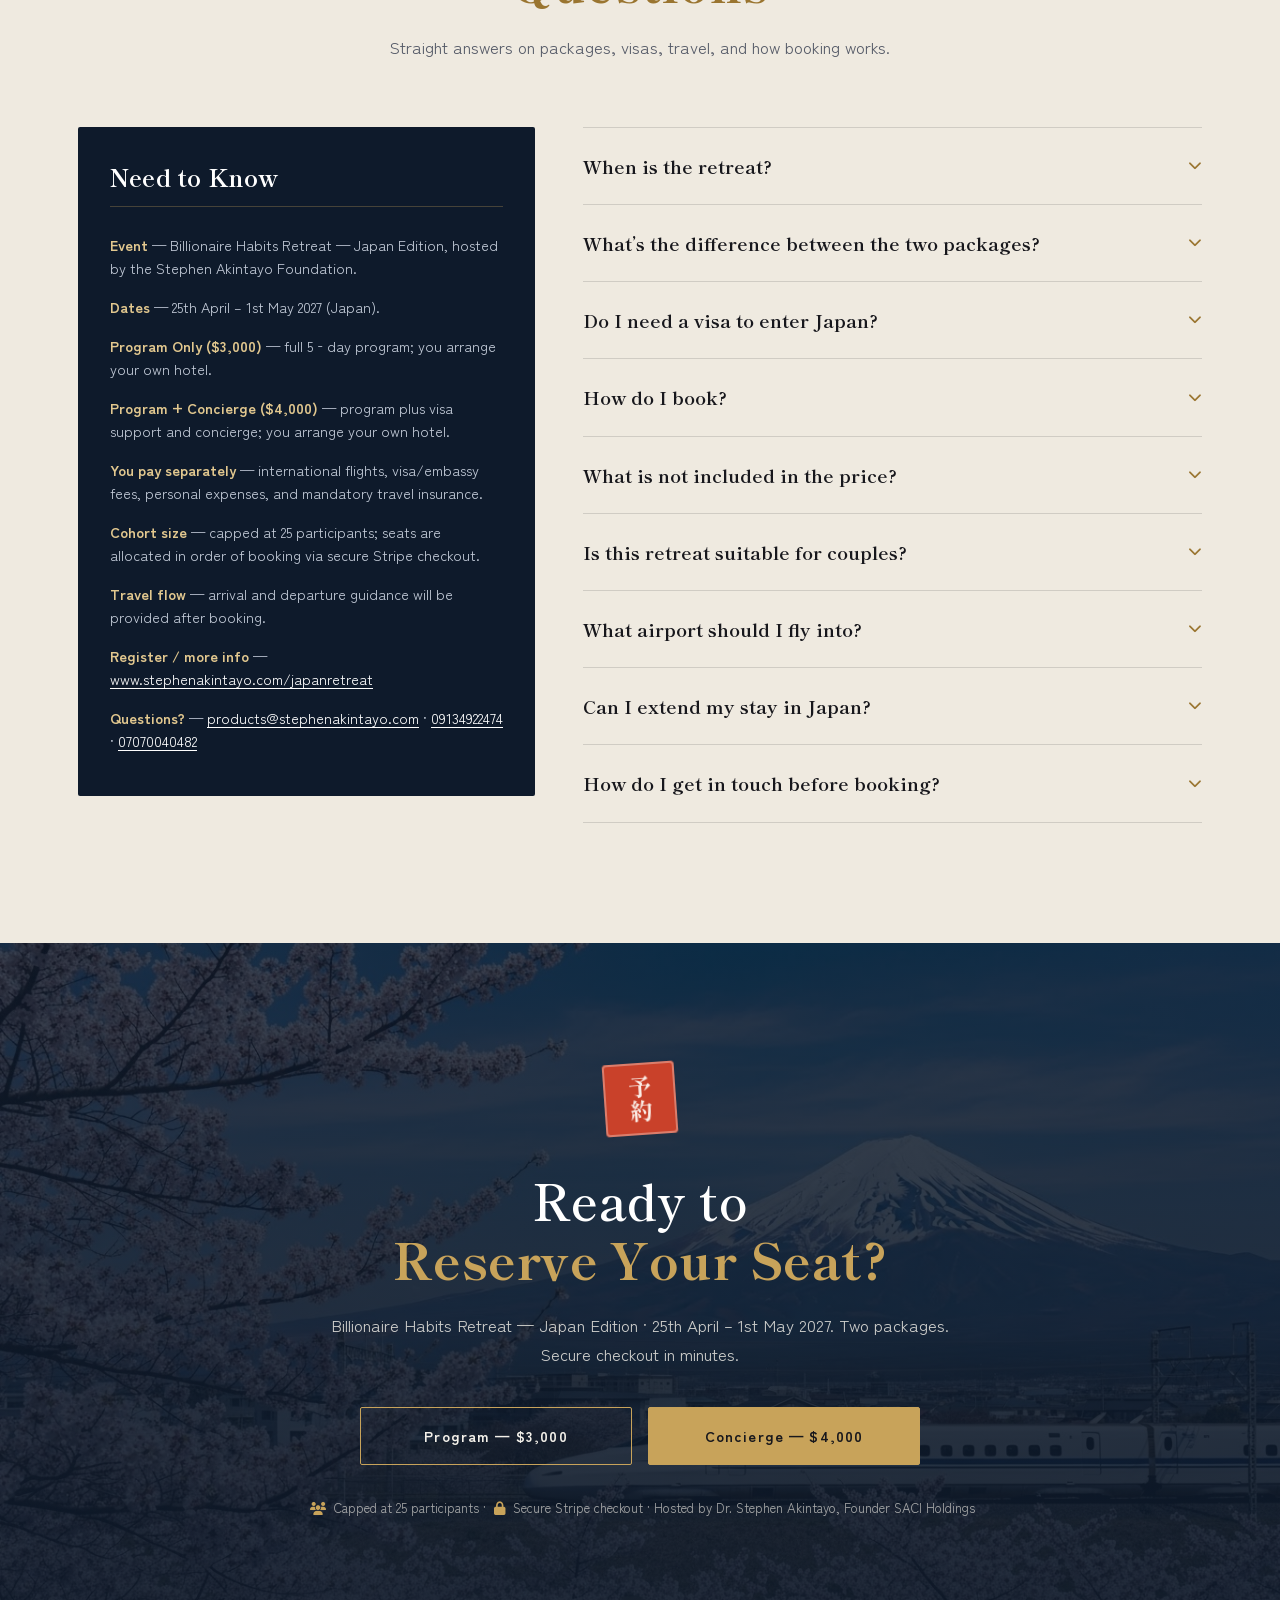
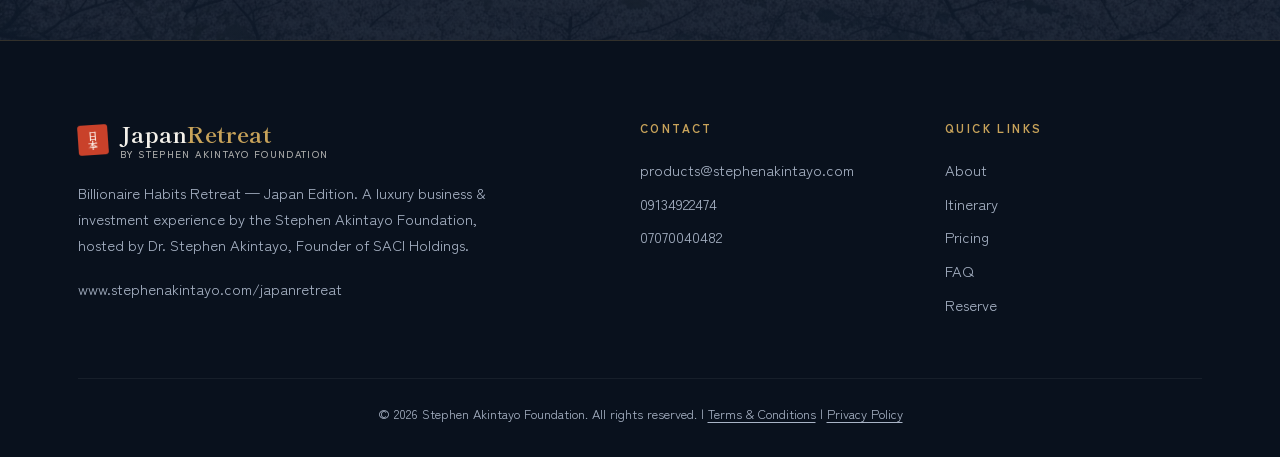
==== commit 3e9a9c94: "Update terms.html: Change theme color, update font styles, and enhance logo structure" ====
--- a/index.html
+++ b/index.html
@@ -7,16 +7,17 @@
     <title>Billionaire Habits Retreat — Japan Edition 2027 | Dr. Stephen Akintayo</title>
     <meta name="description"
         content="Billionaire Habits Retreat — Japan Edition. 25th April–1st May 2027 in Japan. Hosted by Dr. Stephen Akintayo, Founder of SACI Holdings. Limited to 25 seats.">
-    <meta name="theme-color" content="#0a0a0a">
+    <meta name="theme-color" content="#0E1A2B">
     <meta property="og:title" content="Billionaire Habits Retreat — Japan Edition | 25 April–1 May 2027">
     <meta property="og:description"
         content="5 days in Japan — strategy, investment insight, and elite networking. Hosted by Dr. Stephen Akintayo. Limited to 25 seats.">
     <meta property="og:type" content="website">
+    <meta property="og:image" content="images/hero-bg.png">
 
     <!-- Google Fonts -->
     <link rel="preconnect" href="https://fonts.googleapis.com">
     <link rel="preconnect" href="https://fonts.gstatic.com" crossorigin>
-    <link href="https://fonts.googleapis.com/css2?family=Inter:wght@300;400;600&family=Outfit:wght@400;700&display=swap"
+    <link href="https://fonts.googleapis.com/css2?family=Shippori+Mincho:wght@400;600;700;800&family=Zen+Kaku+Gothic+New:wght@400;500;700&display=swap"
         rel="stylesheet">
 
     <!-- Font Awesome -->
@@ -33,7 +34,7 @@
     <!-- Navigation -->
     <nav class="navbar" aria-label="Primary">
         <div class="container nav-container">
-            <a href="#top" class="logo">Japan<span>Retreat</span></a>
+            <a href="#top" class="logo"><span class="logo-seal" lang="ja" aria-hidden="true">日本</span><span class="logo-text"><span class="logo-name">Japan<span>Retreat</span></span><span class="logo-by">by Stephen Akintayo Foundation</span></span></a>
             <div class="mobile-menu-btn" role="button" tabindex="0" aria-label="Open menu" aria-expanded="false" aria-controls="site-nav">
                 <i class="fas fa-bars" aria-hidden="true"></i>
             </div>
@@ -51,36 +52,45 @@
 
     <!-- Hero Section -->
     <header class="hero">
-        <div class="hero-content animate-on-scroll">
-            <span class="hero-subtitle">Billionaire Habits Retreat — Japan Edition</span>
-            <h1>A 5‑Day Luxury Business & Investment Experience</h1>
-            <p class="hero-date"><i class="fas fa-calendar-alt" aria-hidden="true"></i> 25th April – 1st May 2027</p>
-            <p class="hero-micro">A private retreat in Japan for elite founders and investors —
-                strategy sessions, curated business tours, and cultural immersion hosted by Dr. Stephen Akintayo,
-                Founder of SACI Holdings.</p>
-
-            <div class="hero-cta">
-                <a href="#pricing" class="btn btn-primary">Reserve your spot</a>
-                <a href="#itinerary" class="btn btn-secondary btn-hero-outline">See the itinerary</a>
-            </div>
-
-            <div class="trust-indicators">
-                Japan · 25 April–1 May 2027 · 25 seats
-            </div>
+        <div class="container hero-inner">
+            <div class="hero-content animate-on-scroll">
+                <span class="hero-subtitle">Billionaire Habits Retreat — Japan Edition</span>
+                <h1>A 5‑Day Luxury Business <em>&amp; Investment</em> Experience</h1>
+                <p class="hero-date">
+                    <span class="hanko" lang="ja" aria-hidden="true">日本</span>
+                    <span>25th April – 1st May 2027</span>
+                </p>
+                <p class="hero-micro">A private retreat in Japan for elite founders and investors —
+                    strategy sessions, curated business tours, and cultural immersion hosted by Dr. Stephen Akintayo,
+                    Founder of SACI Holdings.</p>
+
+                <div class="hero-cta">
+                    <a href="#pricing" class="btn btn-primary">Reserve your spot</a>
+                    <a href="#itinerary" class="btn btn-secondary btn-hero-outline">See the itinerary</a>
+                </div>
+
+                <ul class="trust-indicators">
+                    <li><span>Where</span>Japan</li>
+                    <li><span>When</span>25 April – 1 May 2027</li>
+                    <li><span>Seats</span>25 only</li>
+                </ul>
+            </div>
+
+            <p class="hero-vertical" lang="ja" aria-hidden="true">億万長者の習慣<span>・日本 二〇二七</span></p>
         </div>
     </header>
 
     <!-- About Section -->
-    <section id="about" class="about section-padding">
+    <section id="about" class="about section-padding theme-washi">
         <div class="container">
             <div class="about-grid">
                 <div class="about-text animate-on-scroll">
+                    <p class="eyebrow"><span lang="ja">なぜ日本か</span> Why Japan</p>
                     <h2 class="section-title">Why Japan. <span>Why Now.</span></h2>
                     <p>Japan is one of the most advanced economies on Earth — not only because of technology, but
                         because of a deep cultural commitment to excellence, systems, and long‑term wealth. This retreat
                         gives you a front‑row seat to those principles and shows you how to translate them into your own
                         business, investment portfolio, and leadership style.</p>
-                    <br>
                     <p>It’s not a conference. It’s not tourism. It’s a high‑level retreat designed to reset your
                         thinking, expand your network, and open real business pathways between Africa, the UK, and Asia.
                     </p>
@@ -93,166 +103,208 @@
                         <li>Return home with a clear growth roadmap and renewed discipline</li>
                     </ul>
                 </div>
-                <div class="about-image animate-on-scroll delay-200">
-                    <img src="images/japan-innovation.png" alt="Japan Innovation">
-                </div>
+                <figure class="about-image animate-on-scroll delay-200">
+                    <img src="images/japan-innovation.png" width="1365" height="768" loading="lazy"
+                        alt="A shinkansen bullet train passing Mount Fuji, framed by blossoming trees">
+                    <figcaption>Mount Fuji &amp; the shinkansen — precision and heritage, side by side.</figcaption>
+                </figure>
             </div>
         </div>
     </section>
 
     <!-- Who It's For -->
-    <section class="who-for section-padding">
-        <div class="container">
-            <div class="text-center animate-on-scroll">
-                <h2 class="section-title">Is This Retreat <span>For You?</span></h2>
-                <p>Built for high‑performing individuals ready for global expansion.</p>
-            </div>
-
-            <div class="who-grid">
-                <div class="who-card animate-on-scroll delay-100">
-                    <h3><i class="fas fa-chart-line"></i> Founders & Owners</h3>
-                    <p>Business owners doing £50k–£5m+ annual revenue seeking scale and systems.</p>
-                </div>
-                <div class="who-card animate-on-scroll delay-200">
-                    <h3><i class="fas fa-globe-asia"></i> Global Investors</h3>
-                    <p>Investors seeking international diversification, deal flow, and real estate opportunities.</p>
-                </div>
-                <div class="who-card animate-on-scroll delay-300">
-                    <h3><i class="fas fa-user-tie"></i> Executives</h3>
-                    <p>Professionals growing personal brands, influence, and leadership capabilities.</p>
-                </div>
-            </div>
-
-            <div class="not-for animate-on-scroll">
-                <h4><i class="fas fa-times-circle"></i> Not For:</h4>
-                <p>Anyone looking for a basic tour or casual travel experience. This is for those committed to
-                    high‑performance environments.</p>
+    <section class="who-for section-padding theme-ink">
+        <div class="container">
+            <div class="who-layout">
+                <figure class="who-image animate-on-scroll">
+                    <img src="images/networking.png" width="1365" height="768" loading="lazy"
+                        alt="Founders and investors in a boardroom meeting overlooking the Tokyo skyline and Tokyo Tower">
+                </figure>
+                <div class="who-text animate-on-scroll delay-100">
+                    <p class="eyebrow"><span lang="ja">対象</span> Who it’s for</p>
+                    <h2 class="section-title">Is This Retreat <span>For You?</span></h2>
+                    <p class="section-lead">Built for high‑performing individuals ready for global expansion.</p>
+
+                    <div class="who-grid">
+                        <div class="who-card">
+                            <h3><i class="fas fa-chart-line" aria-hidden="true"></i> Founders &amp; Owners</h3>
+                            <p>Business owners doing £50k–£5m+ annual revenue seeking scale and systems.</p>
+                        </div>
+                        <div class="who-card">
+                            <h3><i class="fas fa-globe-asia" aria-hidden="true"></i> Global Investors</h3>
+                            <p>Investors seeking international diversification, deal flow, and real estate opportunities.</p>
+                        </div>
+                        <div class="who-card">
+                            <h3><i class="fas fa-user-tie" aria-hidden="true"></i> Executives</h3>
+                            <p>Professionals growing personal brands, influence, and leadership capabilities.</p>
+                        </div>
+                    </div>
+
+                    <div class="not-for">
+                        <h4><i class="fas fa-times-circle" aria-hidden="true"></i> Not for</h4>
+                        <p>Anyone looking for a basic tour or casual travel experience. This is for those committed to
+                            high‑performance environments.</p>
+                    </div>
+                </div>
             </div>
         </div>
     </section>
 
     <!-- Outcomes -->
-    <section id="outcomes" class="outcomes section-padding">
-        <div class="container">
-            <div class="text-center animate-on-scroll">
+    <section id="outcomes" class="outcomes section-padding theme-washi">
+        <div class="container">
+            <div class="section-head animate-on-scroll">
+                <p class="eyebrow"><span lang="ja">成果</span> Outcomes</p>
                 <h2 class="section-title">What You’ll <span>Leave With</span></h2>
                 <p class="section-lead">Tangible outcomes — not inspiration without a plan.</p>
             </div>
 
             <div class="outcome-grid">
                 <div class="outcome-card animate-on-scroll delay-100">
-                    <span class="outcome-number">01</span>
+                    <span class="outcome-kanji" lang="ja" aria-hidden="true">道</span>
                     <h3>Global Roadmap</h3>
                     <p>Clear next steps to scale into new markets with confidence.</p>
+                    <span class="outcome-gloss" lang="ja" aria-hidden="true">michi · the way</span>
                 </div>
                 <div class="outcome-card animate-on-scroll delay-200">
-                    <span class="outcome-number">02</span>
+                    <span class="outcome-kanji" lang="ja" aria-hidden="true">型</span>
                     <h3>Execution Systems</h3>
                     <p>Frameworks for productivity, quality control, and long‑term growth.</p>
+                    <span class="outcome-gloss" aria-hidden="true">kata · form</span>
                 </div>
                 <div class="outcome-card animate-on-scroll delay-300">
-                    <span class="outcome-number">03</span>
+                    <span class="outcome-kanji" lang="ja" aria-hidden="true">資</span>
                     <h3>Investment Insight</h3>
                     <p>Practical insights into Japan‑linked opportunities and global assets.</p>
+                    <span class="outcome-gloss" aria-hidden="true">shi · capital</span>
                 </div>
                 <div class="outcome-card animate-on-scroll delay-100">
-                    <span class="outcome-number">04</span>
+                    <span class="outcome-kanji" lang="ja" aria-hidden="true">縁</span>
                     <h3>Elite Network</h3>
                     <p>Genuine relationships with founders, investors, and mentors.</p>
+                    <span class="outcome-gloss" aria-hidden="true">en · bonds</span>
                 </div>
                 <div class="outcome-card animate-on-scroll delay-200">
-                    <span class="outcome-number">05</span>
+                    <span class="outcome-kanji" lang="ja" aria-hidden="true">律</span>
                     <h3>Renewed Discipline</h3>
                     <p>The mindset reset needed to operate at world‑class standard.</p>
+                    <span class="outcome-gloss" aria-hidden="true">ritsu · discipline</span>
                 </div>
             </div>
         </div>
     </section>
 
     <!-- Itinerary -->
-    <section id="itinerary" class="itinerary section-padding">
-        <div class="container">
-            <div class="text-center animate-on-scroll">
+    <section id="itinerary" class="itinerary section-padding theme-ink">
+        <div class="container">
+            <div class="section-head animate-on-scroll">
+                <p class="eyebrow"><span lang="ja">旅程</span> Itinerary</p>
                 <h2 class="section-title">Your Week in <span>Japan</span></h2>
-                <p class="text-gold">25th April – 1st May 2027 · 5‑Day High Level Flow</p>
-            </div>
-
-            <div class="timeline">
-                <div class="timeline-item animate-on-scroll">
-                    <div class="timeline-dot"></div>
-                    <div class="day-title">Day 1: Arrival in Japan</div>
-                    <p>VIP airport pickup, luxury check-in, welcome reception & networking dinner.</p>
-                </div>
-                <div class="timeline-item animate-on-scroll">
-                    <div class="timeline-dot"></div>
-                    <div class="day-title">Day 2: Strategy Intensive</div>
-                    <p>High-performance session with Dr. Akintayo, business culture masterclass, private mastermind.</p>
-                </div>
-                <div class="timeline-item animate-on-scroll">
-                    <div class="timeline-dot"></div>
-                    <div class="day-title">Day 3: Innovation &amp; Heritage</div>
-                    <p>Innovation hubs and corporate ecosystem tour, followed by a heritage experience, tea ceremony, and fireside chat on legacy.</p>
-                </div>
-                <div class="timeline-item animate-on-scroll">
-                    <div class="timeline-dot"></div>
-                    <div class="day-title">Day 4: Trade, Real Estate &amp; Investment</div>
-                    <p>Business tours, trade pathways, property insights, investment workshop, and closing gala dinner.</p>
-                </div>
-                <div class="timeline-item animate-on-scroll">
-                    <div class="timeline-dot"></div>
-                    <div class="day-title">Day 5: Departure</div>
-                    <p>Final mastermind session, personal plan, check-out and airport transfers.</p>
-                </div>
-            </div>
+                <p class="section-lead">25th April – 1st May 2027 · 5‑Day High Level Flow</p>
+            </div>
+
+            <ol class="timeline">
+                <li class="timeline-item animate-on-scroll">
+                    <span class="day-kanji" lang="ja" aria-hidden="true">一</span>
+                    <div class="day-body">
+                        <p class="day-label">Day 1</p>
+                        <h3 class="day-title">Arrival in Japan</h3>
+                        <p>VIP airport pickup, luxury check-in, welcome reception &amp; networking dinner.</p>
+                    </div>
+                </li>
+                <li class="timeline-item animate-on-scroll">
+                    <span class="day-kanji" lang="ja" aria-hidden="true">二</span>
+                    <div class="day-body">
+                        <p class="day-label">Day 2</p>
+                        <h3 class="day-title">Strategy Intensive</h3>
+                        <p>High-performance session with Dr. Akintayo, business culture masterclass, private mastermind.</p>
+                    </div>
+                    <figure class="day-image">
+                        <img src="images/strategy-session.png" width="1365" height="768" loading="lazy"
+                            alt="A quiet Japanese garden with moss, stones and a wooden bridge">
+                    </figure>
+                </li>
+                <li class="timeline-item animate-on-scroll">
+                    <span class="day-kanji" lang="ja" aria-hidden="true">三</span>
+                    <div class="day-body">
+                        <p class="day-label">Day 3</p>
+                        <h3 class="day-title">Innovation &amp; Heritage</h3>
+                        <p>Innovation hubs and corporate ecosystem tour, followed by a heritage experience, tea ceremony, and fireside chat on legacy.</p>
+                    </div>
+                    <figure class="day-image">
+                        <img src="images/cultural-experience.png" width="1365" height="768" loading="lazy"
+                            alt="Matcha tea ceremony set: a bowl of whisked matcha, bamboo whisk and scoop on tatami">
+                    </figure>
+                </li>
+                <li class="timeline-item animate-on-scroll">
+                    <span class="day-kanji" lang="ja" aria-hidden="true">四</span>
+                    <div class="day-body">
+                        <p class="day-label">Day 4</p>
+                        <h3 class="day-title">Trade, Real Estate &amp; Investment</h3>
+                        <p>Business tours, trade pathways, property insights, investment workshop, and closing gala dinner.</p>
+                    </div>
+                    <figure class="day-image">
+                        <img src="images/real-estate.png" width="1365" height="768" loading="lazy"
+                            alt="Modern glass office towers seen from street level">
+                    </figure>
+                </li>
+                <li class="timeline-item animate-on-scroll">
+                    <span class="day-kanji" lang="ja" aria-hidden="true">五</span>
+                    <div class="day-body">
+                        <p class="day-label">Day 5</p>
+                        <h3 class="day-title">Departure</h3>
+                        <p>Final mastermind session, personal plan, check-out and airport transfers.</p>
+                    </div>
+                </li>
+            </ol>
         </div>
     </section>
 
     <!-- Included -->
-    <section class="included section-padding">
-        <div class="container">
+    <section class="included section-padding theme-washi">
+        <div class="container">
+            <div class="section-head animate-on-scroll">
+                <p class="eyebrow"><span lang="ja">内容</span> What’s covered</p>
+            </div>
             <div class="included-grid">
-                <div class="animate-on-scroll">
+                <div class="included-col animate-on-scroll">
                     <h2 class="section-title">What’s <span>Included</span></h2>
                     <ul class="included-list">
-                        <li><i class="fas fa-check"></i> 5‑day curated retreat program</li>
-                        <li><i class="fas fa-check"></i> Luxury accommodation on Shared Room &amp; Private Room packages</li>
-                        <li><i class="fas fa-check"></i> Daily breakfast + selected group dinners</li>
-                        <li><i class="fas fa-check"></i> Bullet train transfers between cities</li>
-                        <li><i class="fas fa-check"></i> All group transportation in Japan</li>
-                        <li><i class="fas fa-check"></i> Business tours & cultural experiences</li>
-                        <li><i class="fas fa-check"></i> Strategy sessions & mastermind circles</li>
-                        <li><i class="fas fa-check"></i> Professional photography & video coverage</li>
-                    </ul>
-                </div>
-                <div class="animate-on-scroll delay-200">
+                        <li><i class="fas fa-check" aria-hidden="true"></i> 5‑day curated retreat program</li>
+                        <li><i class="fas fa-check" aria-hidden="true"></i> Daily breakfast + selected group dinners</li>
+                        <li><i class="fas fa-check" aria-hidden="true"></i> Bullet train transfers between cities</li>
+                        <li><i class="fas fa-check" aria-hidden="true"></i> All group transportation in Japan</li>
+                        <li><i class="fas fa-check" aria-hidden="true"></i> Business tours &amp; cultural experiences</li>
+                        <li><i class="fas fa-check" aria-hidden="true"></i> Strategy sessions &amp; mastermind circles</li>
+                        <li><i class="fas fa-check" aria-hidden="true"></i> Professional photography &amp; video coverage</li>
+                    </ul>
+                </div>
+                <div class="included-col animate-on-scroll delay-200">
                     <h2 class="section-title">Not <span>Included</span></h2>
                     <ul class="not-included-list included-list">
-                        <li><i class="fas fa-times"></i> International flights to/from Japan</li>
-                        <li><i class="fas fa-times"></i> Hotel on Program Only packages (you arrange your own stay)</li>
-                        <li><i class="fas fa-times"></i> Visa processing fees</li>
-                        <li><i class="fas fa-times"></i> Personal expenses</li>
-                        <li><i class="fas fa-times"></i> Travel insurance (mandatory)</li>
-                    </ul>
-                    <div style="margin-top: 30px;">
-                        <img src="images/cultural-experience.png" alt="Cultural Experience"
-                            style="border-radius: 4px; box-shadow: 0 10px 30px rgba(0,0,0,0.5);">
-                    </div>
+                        <li><i class="fas fa-times" aria-hidden="true"></i> International flights to/from Japan</li>
+                        <li><i class="fas fa-times" aria-hidden="true"></i> Hotel / accommodation (you arrange your own stay)</li>
+                        <li><i class="fas fa-times" aria-hidden="true"></i> Visa processing fees</li>
+                        <li><i class="fas fa-times" aria-hidden="true"></i> Personal expenses</li>
+                        <li><i class="fas fa-times" aria-hidden="true"></i> Travel insurance (mandatory)</li>
+                    </ul>
                 </div>
             </div>
         </div>
     </section>
 
     <!-- Pricing -->
-    <section id="pricing" class="pricing section-padding">
-        <div class="container">
-            <div class="text-center animate-on-scroll">
+    <section id="pricing" class="pricing section-padding theme-ink">
+        <div class="container">
+            <div class="section-head animate-on-scroll">
+                <p class="eyebrow"><span lang="ja">参加プラン</span> Packages</p>
                 <h2 class="section-title">Choose Your <span>Experience</span></h2>
-                <p class="section-lead">Four packages for the Billionaire Habits Retreat — Japan Edition (25th April – 1st May 2027).
-                    Same 5‑day program. Choose program-only, or add luxury accommodation.</p>
+                <p class="section-lead">Two packages for the Billionaire Habits Retreat — Japan Edition (25th April – 1st May 2027).
+                    Same 5‑day program. Choose program-only, or add visa support and concierge.</p>
                 <p class="pricing-urgency"><i class="fas fa-bolt" aria-hidden="true"></i> Only 25 seats — allocated in order of booking.</p>
             </div>
 
-            <div class="pricing-grid pricing-grid-four">
+            <div class="pricing-grid pricing-grid-two">
                 <div class="pricing-card animate-on-scroll delay-100">
                     <span class="pricing-tier-label">Access</span>
                     <h3 class="package-name">Program Only</h3>
@@ -273,8 +325,9 @@
                     <p class="pricing-secure"><i class="fas fa-shield-halved" aria-hidden="true"></i> Encrypted checkout · Stripe</p>
                 </div>
 
-                <div class="pricing-card animate-on-scroll delay-200">
-                    <span class="pricing-tier-label">Access+</span>
+                <div class="pricing-card featured animate-on-scroll delay-200">
+                    <span class="pricing-ribbon" lang="ja" aria-hidden="true">推奨</span>
+                    <span class="pricing-tier-label">Access+ · Recommended</span>
                     <h3 class="package-name">Program + Concierge</h3>
                     <p class="package-price"><span class="package-currency">USD</span> <span class="package-amount">$4,000</span></p>
                     <p class="package-diff">Full program · Visa support · Concierge · Own stay</p>
@@ -286,76 +339,35 @@
                         <li><i class="fas fa-hotel" aria-hidden="true"></i><span>Accommodation not included — you book your own stay</span></li>
                     </ul>
                     <div class="package-terms"><label><input type="checkbox" class="package-terms-checkbox"><span>I agree to the Terms &amp; Conditions, including the no-refund policy.</span></label><a href="terms.html">Read terms</a></div>
-                    <a href="https://buy.stripe.com/dRm8wQ28AaXR0Oi5B2ew80A" class="btn btn-secondary btn-pricing-main is-disabled"
+                    <a href="https://buy.stripe.com/dRm8wQ28AaXR0Oi5B2ew80A" class="btn btn-primary btn-pricing-main is-disabled"
                         aria-disabled="true" tabindex="-1"
                         rel="noopener noreferrer" target="_blank"
                         aria-label="Book Program plus Concierge retreat for 4,000 US dollars">Book Concierge — $4,000</a>
                     <p class="pricing-secure"><i class="fas fa-shield-halved" aria-hidden="true"></i> Encrypted checkout · Stripe</p>
                 </div>
-
-                <div class="pricing-card animate-on-scroll delay-100">
-                    <span class="pricing-tier-label">Essential</span>
-                    <h3 class="package-name">Shared Room</h3>
-                    <p class="package-price"><span class="package-currency">USD</span> <span class="package-amount">$13,000</span></p>
-                    <p class="package-diff">Shared luxury room · Full program · Visa guidance</p>
-                    <p class="package-note">The group experience with twin / shared accommodation.</p>
-                    <ul class="package-features">
-                        <li><i class="fas fa-check" aria-hidden="true"></i><span>5‑day program, masterminds &amp; strategy sessions</span></li>
-                        <li><i class="fas fa-check" aria-hidden="true"></i><span>Shared luxury room (twin / shared arrangement)</span></li>
-                        <li><i class="fas fa-check" aria-hidden="true"></i><span>Breakfast, selected dinners &amp; all group transport</span></li>
-                        <li><i class="fas fa-check" aria-hidden="true"></i><span>Business tours, culture &amp; networking</span></li>
-                        <li><i class="fas fa-passport" aria-hidden="true"></i><span>Visa guidance resources (you handle embassy fees)</span></li>
-                    </ul>
-                    <div class="package-terms"><label><input type="checkbox" class="package-terms-checkbox"><span>I agree to the Terms &amp; Conditions, including the no-refund policy.</span></label><a href="terms.html">Read terms</a></div>
-                    <a href="https://buy.stripe.com/bJe00k9B23vp68C9Riew802" class="btn btn-secondary btn-pricing-main is-disabled"
-                        aria-disabled="true" tabindex="-1"
-                        rel="noopener noreferrer" target="_blank"
-                        aria-label="Book Shared Room retreat for 13,000 US dollars">Book Shared — $13,000</a>
-                    <p class="pricing-secure"><i class="fas fa-shield-halved" aria-hidden="true"></i> Encrypted checkout · Stripe</p>
-                </div>
-
-                <div class="pricing-card featured animate-on-scroll delay-200">
-                    <div class="pricing-ribbon">Premium</div>
-                    <span class="pricing-tier-label">Premium</span>
-                    <h3 class="package-name">Private Room</h3>
-                    <p class="package-price"><span class="package-currency">USD</span> <span class="package-amount">$16,000</span></p>
-                    <p class="package-diff">Private room · Visa support · Concierge before &amp; during</p>
-                    <p class="package-note">Everything in Shared, plus privacy and elevated support.</p>
-                    <ul class="package-features">
-                        <li><i class="fas fa-check" aria-hidden="true"></i><span><strong>Everything in Shared Room</strong></span></li>
-                        <li><i class="fas fa-bed" aria-hidden="true"></i><span>Private room — single occupancy</span></li>
-                        <li><i class="fas fa-passport" aria-hidden="true"></i><span>Visa support &amp; documentation guidance</span></li>
-                        <li><i class="fas fa-bell-concierge" aria-hidden="true"></i><span>Concierge-level support before &amp; during the trip</span></li>
-                    </ul>
-                    <div class="package-terms"><label><input type="checkbox" class="package-terms-checkbox"><span>I agree to the Terms &amp; Conditions, including the no-refund policy.</span></label><a href="terms.html">Read terms</a></div>
-                    <a href="https://buy.stripe.com/7sYeVe00sd5ZdB45B2ew803" class="btn btn-primary btn-pricing-main is-disabled"
-                        aria-disabled="true" tabindex="-1"
-                        rel="noopener noreferrer" target="_blank"
-                        aria-label="Book Private Room retreat for 16,000 US dollars">Book Private — $16,000</a>
-                    <p class="pricing-secure"><i class="fas fa-shield-halved" aria-hidden="true"></i> Encrypted checkout · Stripe</p>
-                </div>
             </div>
         </div>
     </section>
 
     <!-- Host -->
-    <section id="host" class="host section-padding">
+    <section id="host" class="host section-padding theme-washi">
         <div class="container">
             <div class="host-grid">
-                <div class="host-img animate-on-scroll">
-                    <img src="images/stephen-akintayo.jpeg" alt="Dr. Stephen Akintayo">
-                </div>
+                <figure class="host-img animate-on-scroll">
+                    <img src="images/stephen-akintayo.jpeg" width="800" height="741" loading="lazy" alt="Portrait of Dr. Stephen Akintayo">
+                    <span class="hanko hanko-lg" lang="ja" aria-hidden="true">主催</span>
+                </figure>
                 <div class="host-content animate-on-scroll delay-200">
-                    <h2 class="section-title">Meet Your Host <br><span>Dr. Stephen Akintayo</span></h2>
+                    <p class="eyebrow"><span lang="ja">主催</span> Your host</p>
+                    <h2 class="section-title">Meet Your Host <span>Dr. Stephen Akintayo</span></h2>
                     <p class="host-role">Founder, SACI Holdings · Stephen Akintayo Foundation</p>
                     <p>Dr. Stephen Akintayo is a global business strategist, investor, and transformational mentor
                         helping entrepreneurs build wealth through business systems, real estate, and strategic
                         expansion.</p>
-                    <br>
                     <p>With an international footprint spanning Africa, Europe, the Middle East, and North America, he
                         is recognized for turning bold visions into structured execution.</p>
 
-                    <ul class="mini-list" style="margin-top: 20px;">
+                    <ul class="mini-list">
                         <li>Founder of SACI Holdings</li>
                         <li>International speaker and business growth mentor</li>
                         <li>Real estate investor with global portfolio insights</li>
@@ -367,115 +379,110 @@
     </section>
 
     <!-- Testimonials -->
-    <section class="testimonials section-padding">
-        <div class="container">
-            <div class="text-center animate-on-scroll">
+    <section class="testimonials section-padding theme-ink">
+        <div class="container">
+            <div class="section-head animate-on-scroll">
+                <p class="eyebrow"><span lang="ja">声</span> Testimonials</p>
                 <h2 class="section-title">What Past <span>Participants Say</span></h2>
                 <p class="section-lead">Social proof from founders and investors who’ve joined our programs.</p>
             </div>
 
             <div class="testimonial-grid">
-                <div class="testimonial-card animate-on-scroll delay-100">
-                    <div class="quote-icon"><i class="fas fa-quote-left"></i></div>
+                <blockquote class="testimonial-card animate-on-scroll delay-100">
                     <p>“This retreat rewired how I think about scale and systems. The insights were immediately
                         applicable.”</p>
-                    <p class="text-gold" style="margin-top: 15px; font-weight: 600;">— Business Owner, Nigeria</p>
-                </div>
-                <div class="testimonial-card animate-on-scroll delay-200">
-                    <div class="quote-icon"><i class="fas fa-quote-left"></i></div>
+                    <cite>Business Owner, Nigeria</cite>
+                </blockquote>
+                <blockquote class="testimonial-card animate-on-scroll delay-200">
                     <p>“The network alone was worth 10x the investment. I met partners I’m now doing deals with.”</p>
-                    <p class="text-gold" style="margin-top: 15px; font-weight: 600;">— Investor, UK</p>
-                </div>
-                <div class="testimonial-card animate-on-scroll delay-300">
-                    <div class="quote-icon"><i class="fas fa-quote-left"></i></div>
+                    <cite>Investor, UK</cite>
+                </blockquote>
+                <blockquote class="testimonial-card animate-on-scroll delay-300">
                     <p>“I came back with clarity, discipline, and deals. Dr. Akintayo’s mentorship is world-class.”</p>
-                    <p class="text-gold" style="margin-top: 15px; font-weight: 600;">— CEO, Real Estate Firm</p>
-                </div>
+                    <cite>CEO, Real Estate Firm</cite>
+                </blockquote>
             </div>
         </div>
     </section>
 
     <!-- FAQ -->
-    <section id="faq" class="faq section-padding">
-        <div class="container">
-            <div class="text-center animate-on-scroll">
+    <section id="faq" class="faq section-padding theme-washi">
+        <div class="container">
+            <div class="section-head animate-on-scroll">
+                <p class="eyebrow"><span lang="ja">質問</span> FAQ</p>
                 <h2 class="section-title">Frequently Asked <span>Questions</span></h2>
                 <p class="section-lead">Straight answers on packages, visas, travel, and how booking works.</p>
             </div>
 
-            <div class="need-to-know animate-on-scroll">
-                <h3 class="need-to-know-title">Need to Know</h3>
-                <ul class="need-to-know-list">
-                    <li><strong>Event</strong> — Billionaire Habits Retreat — Japan Edition, hosted by the Stephen Akintayo Foundation.</li>
-                    <li><strong>Dates</strong> — 25th April – 1st May 2027 (Japan).</li>
-                    <li><strong>Program Only ($3,000)</strong> — full 5‑day program; you arrange your own hotel.</li>
-                    <li><strong>Program + Concierge ($4,000)</strong> — program plus visa support and concierge; you arrange your own hotel.</li>
-                    <li><strong>Shared Room ($13,000)</strong> — twin/shared luxury room, full program, visa guidance resources.</li>
-                    <li><strong>Private Room ($16,000)</strong> — single occupancy, hands‑on visa support, and concierge help before and during the trip.</li>
-                    <li><strong>You pay separately</strong> — international flights, visa/embassy fees, personal expenses, and mandatory travel insurance.</li>
-                    <li><strong>Cohort size</strong> — capped at 25 participants; seats are allocated in order of booking via secure Stripe checkout.</li>
-                    <li><strong>Travel flow</strong> — arrival and departure guidance will be provided after booking.</li>
-                    <li><strong>Register / more info</strong> — <a href="https://www.stephenakintayo.com/japanretreat" rel="noopener noreferrer" target="_blank">www.stephenakintayo.com/japanretreat</a></li>
-                    <li><strong>Questions?</strong> — <a href="mailto:products@stephenakintayo.com">products@stephenakintayo.com</a> · <a href="tel:+2349134922474">09134922474</a> · <a href="tel:+2347070040482">07070040482</a></li>
-                </ul>
-            </div>
-
-            <div class="faq-container animate-on-scroll">
-                <div class="faq-item">
-                    <div class="faq-question">When is the retreat? <i class="fas fa-chevron-down"></i></div>
-                    <div class="faq-answer">Billionaire Habits Retreat — Japan Edition runs from
-                        <strong>25th April – 1st May 2027</strong>. Register and get updates at
-                        <a href="https://www.stephenakintayo.com/japanretreat" rel="noopener noreferrer" target="_blank">www.stephenakintayo.com/japanretreat</a>.</div>
-                </div>
-                <div class="faq-item">
-                    <div class="faq-question">What’s the difference between the four packages? <i class="fas fa-chevron-down"></i></div>
-                    <div class="faq-answer">All four include the 5‑day program, tours, and masterminds.
-                        <strong>Program Only ($3,000)</strong> is sessions and tours — you book your own hotel.
-                        <strong>Program + Concierge ($4,000)</strong> adds visa support and concierge help; hotel still not included.
-                        <strong>Shared Room ($13,000)</strong> adds twin/shared luxury accommodation, breakfast, selected dinners, and group transport.
-                        <strong>Private Room ($16,000)</strong> upgrades to a private room, hands‑on visa support, and concierge help.
-                        Embassy and government fees are always paid by you.</div>
-                </div>
-                <div class="faq-item">
-                    <div class="faq-question">Do I need a visa to enter Japan? <i class="fas fa-chevron-down"></i></div>
-                    <div class="faq-answer">Most international guests need a visa. Program Only and Shared Room include
-                        guidance resources; Program + Concierge and Private Room add hands‑on visa support. Government
-                        and embassy fees are paid by you where applicable.</div>
-                </div>
-                <div class="faq-item">
-                    <div class="faq-question">How do I book? <i class="fas fa-chevron-down"></i></div>
-                    <div class="faq-answer">Choose one of the four packages and complete checkout via its Stripe link in the
-                        pricing section. Seats are confirmed in order of successful booking (25 max).</div>
-                </div>
-                <div class="faq-item">
-                    <div class="faq-question">What is not included in the price? <i class="fas fa-chevron-down"></i></div>
-                    <div class="faq-answer">International flights to/from Japan, visa processing and embassy fees, personal
-                        expenses, and travel insurance (mandatory). Program Only and Program + Concierge also do not include
-                        hotel. Shared Room and Private Room include accommodation, breakfast, selected dinners, bullet trains,
-                        group transport, tours, and sessions.</div>
-                </div>
-                <div class="faq-item">
-                    <div class="faq-question">Is this retreat suitable for couples? <i class="fas fa-chevron-down"></i>
-                    </div>
-                    <div class="faq-answer">Yes. However, the retreat is business‑focused. Couples may attend if both
-                        are aligned with the retreat purpose. Private Room is recommended if you prefer your own space.</div>
-                </div>
-                <div class="faq-item">
-                    <div class="faq-question">What airport should I fly into? <i class="fas fa-chevron-down"></i></div>
-                    <div class="faq-answer">Final travel guidance will be provided after booking, but you’ll typically
-                        arrive in Japan. VIP airport pickup and group transfers
-                        in Japan are included.</div>
-                </div>
-                <div class="faq-item">
-                    <div class="faq-question">Can I extend my stay in Japan? <i class="fas fa-chevron-down"></i></div>
-                    <div class="faq-answer">Absolutely. Many participants choose to add extra days. Our concierge can
-                        recommend add‑ons — especially on the Private Room package.</div>
-                </div>
-                <div class="faq-item">
-                    <div class="faq-question">How do I get in touch before booking? <i class="fas fa-chevron-down"></i></div>
-                    <div class="faq-answer">Email <a href="mailto:products@stephenakintayo.com">products@stephenakintayo.com</a>
-                        or call <a href="tel:+2349134922474">09134922474</a> / <a href="tel:+2347070040482">07070040482</a>
-                        with questions about packages, visas, or travel.</div>
+            <div class="faq-layout">
+                <div class="need-to-know animate-on-scroll">
+                    <h3 class="need-to-know-title">Need to Know</h3>
+                    <ul class="need-to-know-list">
+                        <li><strong>Event</strong> — Billionaire Habits Retreat — Japan Edition, hosted by the Stephen Akintayo Foundation.</li>
+                        <li><strong>Dates</strong> — 25th April – 1st May 2027 (Japan).</li>
+                        <li><strong>Program Only ($3,000)</strong> — full 5‑day program; you arrange your own hotel.</li>
+                        <li><strong>Program + Concierge ($4,000)</strong> — program plus visa support and concierge; you arrange your own hotel.</li>
+                        <li><strong>You pay separately</strong> — international flights, visa/embassy fees, personal expenses, and mandatory travel insurance.</li>
+                        <li><strong>Cohort size</strong> — capped at 25 participants; seats are allocated in order of booking via secure Stripe checkout.</li>
+                        <li><strong>Travel flow</strong> — arrival and departure guidance will be provided after booking.</li>
+                        <li><strong>Register / more info</strong> — <a href="https://www.stephenakintayo.com/japanretreat" rel="noopener noreferrer" target="_blank">www.stephenakintayo.com/japanretreat</a></li>
+                        <li><strong>Questions?</strong> — <a href="mailto:products@stephenakintayo.com">products@stephenakintayo.com</a> · <a href="tel:+2349134922474">09134922474</a> · <a href="tel:+2347070040482">07070040482</a></li>
+                    </ul>
+                </div>
+
+                <div class="faq-container animate-on-scroll delay-100">
+                    <div class="faq-item">
+                        <div class="faq-question">When is the retreat? <i class="fas fa-chevron-down" aria-hidden="true"></i></div>
+                        <div class="faq-answer">Billionaire Habits Retreat — Japan Edition runs from
+                            <strong>25th April – 1st May 2027</strong>. Register and get updates at
+                            <a href="https://www.stephenakintayo.com/japanretreat" rel="noopener noreferrer" target="_blank">www.stephenakintayo.com/japanretreat</a>.</div>
+                    </div>
+                    <div class="faq-item">
+                        <div class="faq-question">What’s the difference between the two packages? <i class="fas fa-chevron-down" aria-hidden="true"></i></div>
+                        <div class="faq-answer">Both include the 5‑day program, tours, and masterminds.
+                            <strong>Program Only ($3,000)</strong> is sessions and tours — you book your own hotel.
+                            <strong>Program + Concierge ($4,000)</strong> adds visa support and concierge help; hotel still not included.
+                            Embassy and government fees are always paid by you.</div>
+                    </div>
+                    <div class="faq-item">
+                        <div class="faq-question">Do I need a visa to enter Japan? <i class="fas fa-chevron-down" aria-hidden="true"></i></div>
+                        <div class="faq-answer">Most international guests need a visa. Program Only includes
+                            guidance resources; Program + Concierge adds hands‑on visa support. Government
+                            and embassy fees are paid by you where applicable.</div>
+                    </div>
+                    <div class="faq-item">
+                        <div class="faq-question">How do I book? <i class="fas fa-chevron-down" aria-hidden="true"></i></div>
+                        <div class="faq-answer">Choose one of the two packages and complete checkout via its Stripe link in the
+                            pricing section. Seats are confirmed in order of successful booking (25 max).</div>
+                    </div>
+                    <div class="faq-item">
+                        <div class="faq-question">What is not included in the price? <i class="fas fa-chevron-down" aria-hidden="true"></i></div>
+                        <div class="faq-answer">International flights to/from Japan, visa processing and embassy fees, personal
+                            expenses, and travel insurance (mandatory). Hotel and accommodation are
+                            also not included in either package — you arrange your own stay.</div>
+                    </div>
+                    <div class="faq-item">
+                        <div class="faq-question">Is this retreat suitable for couples? <i class="fas fa-chevron-down" aria-hidden="true"></i></div>
+                        <div class="faq-answer">Yes. However, the retreat is business‑focused. Couples may attend if both
+                            are aligned with the retreat purpose.</div>
+                    </div>
+                    <div class="faq-item">
+                        <div class="faq-question">What airport should I fly into? <i class="fas fa-chevron-down" aria-hidden="true"></i></div>
+                        <div class="faq-answer">Final travel guidance will be provided after booking, but you’ll typically
+                            arrive in Japan. VIP airport pickup and group transfers
+                            in Japan are included.</div>
+                    </div>
+                    <div class="faq-item">
+                        <div class="faq-question">Can I extend my stay in Japan? <i class="fas fa-chevron-down" aria-hidden="true"></i></div>
+                        <div class="faq-answer">Absolutely. Many participants choose to add extra days. Our concierge can
+                            recommend add‑ons — especially on the Program + Concierge package.</div>
+                    </div>
+                    <div class="faq-item">
+                        <div class="faq-question">How do I get in touch before booking? <i class="fas fa-chevron-down" aria-hidden="true"></i></div>
+                        <div class="faq-answer">Email <a href="mailto:products@stephenakintayo.com">products@stephenakintayo.com</a>
+                            or call <a href="tel:+2349134922474">09134922474</a> / <a href="tel:+2347070040482">07070040482</a>
+                            with questions about packages, visas, or travel.</div>
+                    </div>
                 </div>
             </div>
         </div>
@@ -484,14 +491,13 @@
     <!-- Final CTA -->
     <section id="apply" class="final-cta section-padding">
         <div class="container animate-on-scroll">
+            <span class="hanko hanko-lg" lang="ja" aria-hidden="true">予約</span>
             <h2 class="section-title">Ready to <span>Reserve Your Seat?</span></h2>
-            <p class="final-cta-lead">Billionaire Habits Retreat — Japan Edition · 25th April – 1st May 2027. Four packages. Secure checkout in minutes.</p>
+            <p class="final-cta-lead">Billionaire Habits Retreat — Japan Edition · 25th April – 1st May 2027. Two packages. Secure checkout in minutes.</p>
 
             <div class="final-cta-grid">
                 <a href="#pricing" class="btn btn-secondary">Program — $3,000</a>
-                <a href="#pricing" class="btn btn-secondary">Concierge — $4,000</a>
-                <a href="#pricing" class="btn btn-secondary">Shared Room — $13,000</a>
-                <a href="#pricing" class="btn btn-primary">Private Room — $16,000</a>
+                <a href="#pricing" class="btn btn-primary">Concierge — $4,000</a>
             </div>
 
             <p class="final-cta-footnote"><i class="fas fa-users" aria-hidden="true"></i> Capped at 25 participants · <i class="fas fa-lock" aria-hidden="true"></i> Secure Stripe checkout · Hosted by Dr. Stephen Akintayo, Founder SACI Holdings</p>
@@ -499,33 +505,29 @@
     </section>
 
     <!-- Footer -->
-    <footer>
+    <footer class="site-footer">
         <div class="container">
             <div class="footer-grid">
                 <div>
-                    <a href="#top" class="logo">Japan<span>Retreat</span></a>
-                    <p style="margin-top: 20px; color: var(--text-grey);">Billionaire Habits Retreat — Japan Edition.
+                    <a href="#top" class="logo"><span class="logo-seal" lang="ja" aria-hidden="true">日本</span><span class="logo-text"><span class="logo-name">Japan<span>Retreat</span></span><span class="logo-by">by Stephen Akintayo Foundation</span></span></a>
+                    <p class="footer-about">Billionaire Habits Retreat — Japan Edition.
                         A luxury business &amp; investment experience by the Stephen Akintayo Foundation, hosted by
                         Dr. Stephen Akintayo, Founder of SACI Holdings.</p>
-                    <p style="margin-top: 12px; color: var(--text-grey);">
+                    <p class="footer-about">
                         <a href="https://www.stephenakintayo.com/japanretreat" rel="noopener noreferrer" target="_blank">www.stephenakintayo.com/japanretreat</a>
                     </p>
                 </div>
                 <div>
                     <h4>Contact</h4>
-                    <p style="color: var(--text-grey); margin-top: 10px;">
-                        <a href="mailto:products@stephenakintayo.com">products@stephenakintayo.com</a>
-                    </p>
-                    <p style="color: var(--text-grey);">
-                        <a href="tel:+2349134922474">09134922474</a>
-                    </p>
-                    <p style="color: var(--text-grey);">
-                        <a href="tel:+2347070040482">07070040482</a>
-                    </p>
+                    <ul class="footer-list">
+                        <li><a href="mailto:products@stephenakintayo.com">products@stephenakintayo.com</a></li>
+                        <li><a href="tel:+2349134922474">09134922474</a></li>
+                        <li><a href="tel:+2347070040482">07070040482</a></li>
+                    </ul>
                 </div>
                 <div>
                     <h4>Quick Links</h4>
-                    <ul style="margin-top: 10px;">
+                    <ul class="footer-list">
                         <li><a href="#about">About</a></li>
                         <li><a href="#itinerary">Itinerary</a></li>
                         <li><a href="#pricing">Pricing</a></li>
--- a/style.css
+++ b/style.css
@@ -1,21 +1,59 @@
-/* Global Variables & Reset */
+/* =========================================================
+   Billionaire Habits Retreat — Japan Edition
+   Direction: aizome indigo night + washi paper,
+   kinpaku gold leaf, shu vermilion hanko seal.
+   ========================================================= */
+
 :root {
-    --primary-color: #D4AF37;
-    /* Metallic Gold */
-    --secondary-color: #8B0000;
-    /* Deep Japan Red */
-    --bg-dark: #0a0a0a;
-    /* Almost Black */
-    --bg-card: #141414;
-    /* Dark Grey */
-    --text-light: #f5f5f5;
-    --text-grey: #a0a0a0;
-    --font-heading: 'Outfit', sans-serif;
-    --font-body: 'Inter', sans-serif;
-    --transition: all 0.3s ease;
-}
-
-* {
+    /* Palette */
+    --ai: #0E1A2B;          /* aizome indigo night — dark sections */
+    --ai-2: #16263C;        /* raised indigo surface */
+    --ai-3: #22354F;        /* indigo hairline */
+    --washi: #EFEAE0;       /* washi paper — light sections */
+    --washi-2: #E5DED0;     /* washi shade */
+    --sumi: #17171C;        /* sumi ink text on paper */
+    --kin: #C8A35A;         /* gold leaf */
+    --kin-soft: #E2C88F;
+    --shu: #C9412A;         /* vermilion seal */
+
+    /* Type */
+    --font-display: 'Shippori Mincho', 'Hiragino Mincho ProN', 'Yu Mincho', serif;
+    --font-body: 'Zen Kaku Gothic New', 'Hiragino Sans', 'Yu Gothic', system-ui, sans-serif;
+
+    --radius: 2px;
+    --transition: 0.3s cubic-bezier(.2, .7, .2, 1);
+    --nav-h: 76px;
+
+    /* Theme tokens (default = ink) */
+    --bg: var(--ai);
+    --fg: #F4F1EA;
+    --muted: #A9B4C6;
+    --surface: var(--ai-2);
+    --line: rgba(200, 163, 90, 0.22);
+    --accent: var(--kin);
+}
+
+.theme-ink {
+    --bg: var(--ai);
+    --fg: #F4F1EA;
+    --muted: #A9B4C6;
+    --surface: var(--ai-2);
+    --line: rgba(200, 163, 90, 0.22);
+    --accent: var(--kin);
+}
+
+.theme-washi {
+    --bg: var(--washi);
+    --fg: var(--sumi);
+    --muted: #565B68;
+    --surface: #F7F3EB;
+    --line: rgba(23, 23, 28, 0.14);
+    --accent: #9A7530; /* deeper gold for contrast on paper */
+}
+
+*,
+*::before,
+*::after {
     margin: 0;
     padding: 0;
     box-sizing: border-box;
@@ -24,6 +62,7 @@
 html {
     scroll-behavior: smooth;
     overflow-x: hidden;
+    scroll-padding-top: var(--nav-h);
 }
 
 @media (prefers-reduced-motion: reduce) {
@@ -42,35 +81,58 @@
 
 body {
     font-family: var(--font-body);
-    background-color: var(--bg-dark);
-    color: var(--text-light);
-    line-height: 1.6;
+    font-size: 1rem;
+    background-color: var(--ai);
+    color: #F4F1EA;
+    line-height: 1.75;
     overflow-x: hidden;
+    -webkit-font-smoothing: antialiased;
 }
 
 h1,
 h2,
 h3,
-h4,
-h5,
-h6 {
-    font-family: var(--font-heading);
+h4 {
+    font-family: var(--font-display);
     font-weight: 700;
     line-height: 1.2;
-    color: #fff;
+    color: var(--fg);
+    letter-spacing: 0.01em;
+}
+
+p+p {
+    margin-top: 1em;
 }
 
 a {
     text-decoration: none;
     color: inherit;
-    transition: var(--transition);
+    transition: color var(--transition), background-color var(--transition), border-color var(--transition), transform var(--transition);
 }
 
 a:focus-visible,
 button:focus-visible,
+input:focus-visible,
+[role="button"]:focus-visible,
+.faq-question:focus-visible,
 .btn:focus-visible {
-    outline: 2px solid var(--primary-color);
+    outline: 2px solid var(--kin);
     outline-offset: 3px;
+}
+
+ul,
+ol {
+    list-style: none;
+}
+
+img {
+    max-width: 100%;
+    height: auto;
+    display: block;
+}
+
+figure {
+    margin: 0;
 }
 
 .skip-link {
@@ -89,106 +151,164 @@
     width: auto;
     height: auto;
     padding: 12px 20px;
-    background: var(--primary-color);
-    color: #000;
+    background: var(--kin);
+    color: var(--sumi);
+    font-weight: 700;
+    z-index: 10000;
+    overflow: visible;
+}
+
+/* ---------- Layout utilities ---------- */
+.container {
+    width: 100%;
+    max-width: 1180px;
+    margin: 0 auto;
+    padding: 0 28px;
+}
+
+.section-padding {
+    padding: 120px 0;
+}
+
+.theme-ink,
+.theme-washi {
+    background-color: var(--bg);
+    color: var(--fg);
+}
+
+.section-head {
+    max-width: 680px;
+    margin: 0 auto 64px;
+    text-align: center;
+}
+
+.eyebrow {
+    display: inline-flex;
+    align-items: center;
+    gap: 14px;
+    font-size: 0.75rem;
+    font-weight: 700;
+    letter-spacing: 0.22em;
+    text-transform: uppercase;
+    color: var(--accent);
+    margin-bottom: 18px;
+}
+
+.eyebrow span {
+    font-family: var(--font-display);
+    font-size: 1rem;
+    letter-spacing: 0.12em;
+    text-transform: none;
+    color: var(--shu);
+    padding-right: 14px;
+    border-right: 1px solid var(--line);
+}
+
+.section-title {
+    font-size: clamp(2rem, 4.2vw, 3.1rem);
     font-weight: 600;
-    z-index: 10000;
-    border-radius: 4px;
-    overflow: visible;
-}
-
-ul {
-    list-style: none;
-}
-
-img {
-    max-width: 100%;
-    height: auto;
+    margin-bottom: 22px;
+}
+
+.section-title span {
     display: block;
-}
-
-/* Utility Classes */
-.container {
-    max-width: 1200px;
-    margin: 0 auto;
-    padding: 0 20px;
-}
-
-.section-padding {
-    padding: 100px 0;
+    color: var(--accent);
+    font-weight: 800;
+}
+
+.section-lead {
+    color: var(--muted);
+    font-size: 1.05rem;
 }
 
 .text-center {
     text-align: center;
 }
 
-.text-gold {
-    color: var(--primary-color);
-}
-
+/* ---------- Seal (hanko) — the signature ---------- */
+.hanko {
+    display: inline-grid;
+    place-items: center;
+    width: 46px;
+    height: 46px;
+    flex: 0 0 auto;
+    background: var(--shu);
+    color: #FBEDE6;
+    font-family: var(--font-display);
+    font-weight: 800;
+    font-size: 0.95rem;
+    line-height: 1;
+    writing-mode: vertical-rl;
+    letter-spacing: 0.06em;
+    border-radius: 4px;
+    transform: rotate(-4deg);
+    box-shadow: inset 0 0 0 2px rgba(251, 237, 230, 0.35), inset 0 0 0 4px var(--shu);
+}
+
+.hanko-lg {
+    width: 72px;
+    height: 72px;
+    font-size: 1.45rem;
+}
+
+/* ---------- Buttons ---------- */
 .btn {
-    display: inline-block;
-    padding: 16px 32px;
-    font-weight: 600;
-    text-transform: uppercase;
-    letter-spacing: 1px;
-    border-radius: 4px;
+    display: inline-flex;
+    align-items: center;
+    justify-content: center;
+    gap: 10px;
+    padding: 15px 32px;
+    font-family: var(--font-body);
+    font-weight: 700;
+    font-size: 0.9rem;
+    letter-spacing: 0.08em;
+    border-radius: var(--radius);
+    border: 1px solid transparent;
     cursor: pointer;
-    transition: var(--transition);
-    border: 1px solid transparent;
     text-align: center;
-    line-height: 1.3;
 }
 
 .btn-primary {
-    background: linear-gradient(135deg, var(--primary-color), #b8860b);
-    color: #000;
+    background: var(--kin);
+    color: var(--sumi);
+    border-color: var(--kin);
 }
 
 .btn-primary:hover {
+    background: var(--kin-soft);
+    border-color: var(--kin-soft);
     transform: translateY(-2px);
-    box-shadow: 0 10px 20px rgba(212, 175, 55, 0.2);
 }
 
 .btn-secondary {
     background: transparent;
-    border-color: var(--text-light);
-    color: var(--text-light);
+    color: var(--fg);
+    border-color: var(--accent);
 }
 
 .btn-secondary:hover {
-    background: rgba(255, 255, 255, 0.1);
-    border-color: var(--primary-color);
-    color: var(--primary-color);
-}
-
-.btn-hero-outline {
-    border-color: rgba(212, 175, 55, 0.5);
-    color: var(--text-light);
-}
-
-.btn-hero-outline:hover {
-    border-color: var(--primary-color);
-    color: var(--primary-color);
-    background: rgba(212, 175, 55, 0.08);
-}
-
-.nav-links a.btn-nav-cta {
-    padding: 10px 18px !important;
-    font-size: 0.8rem;
-    letter-spacing: 0.04em;
-    color: #111;
-}
-
-.nav-links a.btn-nav-cta:hover {
-    color: #111;
-}
-
-/* Animations */
-@keyframes fadeIn {
+    background: var(--accent);
+    color: var(--bg);
+}
+
+.btn.is-disabled,
+.btn[aria-disabled="true"] {
+    opacity: 0.45;
+    cursor: not-allowed;
+    filter: grayscale(0.4);
+    transform: none;
+}
+
+.btn.is-disabled:hover,
+.btn[aria-disabled="true"]:hover {
+    transform: none;
+}
+
+/* ---------- Animations ---------- */
+@keyframes rise {
     from {
         opacity: 0;
-        transform: translateY(20px);
+        transform: translateY(22px);
     }
 
     to {
@@ -197,9 +317,25 @@
     }
 }
 
+@keyframes stamp {
+    0% {
+        opacity: 0;
+        transform: rotate(-4deg) scale(1.6);
+    }
+
+    70% {
+        opacity: 1;
+        transform: rotate(-4deg) scale(0.94);
+    }
+
+    100% {
+        opacity: 1;
+        transform: rotate(-4deg) scale(1);
+    }
+}
+
 .fade-in {
-    opacity: 0;
-    animation: fadeIn 0.8s ease forwards;
+    animation: rise 0.9s cubic-bezier(.2, .7, .2, 1) forwards;
 }
 
 .delay-100 {
@@ -214,1319 +350,1555 @@
     animation-delay: 0.3s;
 }
 
-/* Navigation */
+/* ---------- Navigation ---------- */
 .navbar {
     position: fixed;
     top: 0;
     left: 0;
     width: 100%;
     z-index: 1000;
-    padding: 20px 0;
-    transition: var(--transition);
-    background: rgba(10, 10, 10, 0.8);
+    padding: 22px 0;
+    transition: padding var(--transition), background-color var(--transition), box-shadow var(--transition);
+    background: linear-gradient(to bottom, rgba(14, 26, 43, 0.75), rgba(14, 26, 43, 0));
+}
+
+.navbar.scrolled {
+    padding: 12px 0;
+    background: rgba(14, 26, 43, 0.96);
     backdrop-filter: blur(10px);
-    border-bottom: 1px solid rgba(255, 255, 255, 0.05);
-}
-
-.navbar.scrolled {
-    padding: 14px 0;
-    background: rgba(10, 10, 10, 0.95);
-    box-shadow: 0 8px 32px rgba(0, 0, 0, 0.45);
+    box-shadow: 0 1px 0 var(--line), 0 12px 32px rgba(0, 0, 0, 0.35);
 }
 
 .nav-container {
     display: flex;
     justify-content: space-between;
     align-items: center;
+    gap: 24px;
 }
 
 .logo {
-    font-size: 1.5rem;
+    display: inline-flex;
+    align-items: center;
+    gap: 2px;
+    font-family: var(--font-display);
+    font-size: 1.4rem;
     font-weight: 700;
-    color: var(--text-light);
-    font-family: var(--font-heading);
-}
-
-.logo span {
-    color: var(--primary-color);
+    color: #F4F1EA;
+    letter-spacing: 0.02em;
+}
+
+.logo-text {
+    display: flex;
+    flex-direction: column;
+    line-height: 1.1;
+}
+
+.logo-name span {
+    color: var(--kin);
+}
+
+.logo-by {
+    margin-top: 4px;
+    font-family: var(--font-body);
+    font-size: 0.62rem;
+    font-weight: 500;
+    letter-spacing: 0.14em;
+    text-transform: uppercase;
+    color: rgba(244, 241, 234, 0.7);
+}
+
+.logo .logo-seal {
+    display: inline-grid;
+    place-items: center;
+    width: 30px;
+    height: 30px;
+    margin-right: 10px;
+    background: var(--shu);
+    color: #FBEDE6;
+    font-size: 0.62rem;
+    font-weight: 800;
+    writing-mode: vertical-rl;
+    border-radius: 3px;
+    transform: rotate(-4deg);
 }
 
 .nav-links {
     display: flex;
-    gap: 28px;
+    gap: 30px;
     align-items: center;
 }
 
 .nav-links a {
-    font-size: 0.9rem;
-    text-transform: uppercase;
-    letter-spacing: 1px;
-    color: var(--text-grey);
-}
-
-.nav-links a:hover {
-    color: var(--primary-color);
+    font-size: 0.85rem;
+    font-weight: 500;
+    letter-spacing: 0.06em;
+    color: rgba(244, 241, 234, 0.85);
+    position: relative;
+}
+
+.nav-links a:not(.btn)::after {
+    content: '';
+    position: absolute;
+    left: 0;
+    bottom: -6px;
+    width: 0;
+    height: 1px;
+    background: var(--kin);
+    transition: width var(--transition);
+}
+
+.nav-links a:not(.btn):hover {
+    color: #fff;
+}
+
+.nav-links a:not(.btn):hover::after {
+    width: 100%;
+}
+
+.nav-links a.btn-nav-cta {
+    padding: 10px 20px;
+    color: var(--sumi);
+    font-size: 0.8rem;
 }
 
 .mobile-menu-btn {
     display: none;
-    font-size: 1.5rem;
-    cursor: pointer;
     width: 44px;
     height: 44px;
     align-items: center;
     justify-content: center;
-    color: var(--text-light);
-    flex-shrink: 0;
-}
-
-/* Hero Section */
+    font-size: 1.3rem;
+    color: #F4F1EA;
+    cursor: pointer;
+    border: 1px solid rgba(200, 163, 90, 0.4);
+    border-radius: var(--radius);
+}
+
+/* ---------- Hero ---------- */
 .hero {
+    position: relative;
     min-height: 100vh;
-    min-height: 100dvh;
-    background: linear-gradient(rgba(0, 0, 0, 0.6), rgba(0, 0, 0, 0.7)), url('images/hero-bg.png');
-    background-size: cover;
-    background-position: center;
+    min-height: 100svh;
     display: flex;
     align-items: center;
-    justify-content: center;
+    padding: 140px 0 90px;
+    color: #F4F1EA;
+    background:
+        linear-gradient(100deg, rgba(14, 26, 43, 0.96) 0%, rgba(14, 26, 43, 0.82) 38%, rgba(14, 26, 43, 0.25) 75%, rgba(14, 26, 43, 0.45) 100%),
+        linear-gradient(to top, var(--ai) 0%, rgba(14, 26, 43, 0) 30%),
+        url('images/hero-bg.png') center 40% / cover no-repeat;
+}
+
+.hero-inner {
+    display: grid;
+    grid-template-columns: minmax(0, 1fr) auto;
+    align-items: center;
+    gap: 40px;
+}
+
+.hero-content {
+    max-width: 680px;
+}
+
+.hero-subtitle {
+    display: inline-block;
+    font-size: 0.78rem;
+    font-weight: 700;
+    letter-spacing: 0.24em;
+    text-transform: uppercase;
+    color: var(--kin);
+    padding-bottom: 14px;
+    margin-bottom: 26px;
+    border-bottom: 1px solid rgba(200, 163, 90, 0.45);
+}
+
+.hero h1 {
+    font-size: clamp(2.4rem, 6vw, 4.6rem);
+    font-weight: 600;
+    line-height: 1.08;
+    color: #fff;
+    margin-bottom: 30px;
+}
+
+.hero h1 em {
+    font-style: normal;
+    font-weight: 800;
+    color: var(--kin);
+}
+
+.hero-date {
+    display: flex;
+    align-items: center;
+    gap: 18px;
+    font-family: var(--font-display);
+    font-size: clamp(1.15rem, 2.2vw, 1.5rem);
+    font-weight: 600;
+    color: #fff;
+    margin-bottom: 22px;
+}
+
+.hero-date .hanko {
+    animation: stamp 0.7s 0.5s cubic-bezier(.2, .7, .2, 1) both;
+}
+
+.hero-micro {
+    max-width: 560px;
+    color: rgba(244, 241, 234, 0.8);
+    font-size: 1.05rem;
+}
+
+.hero-cta {
+    display: flex;
+    flex-wrap: wrap;
+    gap: 16px;
+    margin: 38px 0 48px;
+}
+
+.btn-hero-outline {
+    color: #F4F1EA;
+    border-color: rgba(244, 241, 234, 0.55);
+}
+
+.btn-hero-outline:hover {
+    background: #F4F1EA;
+    border-color: #F4F1EA;
+    color: var(--sumi);
+}
+
+.trust-indicators {
+    display: flex;
+    flex-wrap: wrap;
+    gap: 0;
+    border-top: 1px solid rgba(244, 241, 234, 0.18);
+    padding-top: 22px;
+}
+
+.trust-indicators li {
+    font-family: var(--font-display);
+    font-weight: 600;
+    font-size: 1.05rem;
+    color: #fff;
+    padding: 0 28px;
+    border-left: 1px solid rgba(244, 241, 234, 0.18);
+}
+
+.trust-indicators li:first-child {
+    padding-left: 0;
+    border-left: 0;
+}
+
+.trust-indicators li span {
+    display: block;
+    font-family: var(--font-body);
+    font-size: 0.68rem;
+    font-weight: 700;
+    letter-spacing: 0.2em;
+    text-transform: uppercase;
+    color: var(--kin);
+}
+
+.hero-vertical {
+    writing-mode: vertical-rl;
+    font-family: var(--font-display);
+    font-weight: 800;
+    font-size: clamp(2rem, 4vw, 3.2rem);
+    letter-spacing: 0.18em;
+    line-height: 1;
+    color: rgba(255, 255, 255, 0.92);
+    text-shadow: 0 4px 30px rgba(0, 0, 0, 0.5);
+    padding-left: 22px;
+    border-left: 1px solid rgba(200, 163, 90, 0.5);
+}
+
+.hero-vertical span {
+    font-size: 0.42em;
+    font-weight: 600;
+    letter-spacing: 0.3em;
+    color: var(--kin);
+    margin-top: 0.8em;
+}
+
+/* ---------- About ---------- */
+.about-grid {
+    display: grid;
+    grid-template-columns: 1fr 1.05fr;
+    gap: 72px;
+    align-items: center;
+}
+
+.about-text>p:not(.eyebrow) {
+    color: var(--muted);
+}
+
+.mini-list {
+    margin-top: 32px;
+    border-top: 1px solid var(--line);
+}
+
+.mini-list li {
+    position: relative;
+    padding: 13px 0 13px 28px;
+    border-bottom: 1px solid var(--line);
+    font-weight: 500;
+}
+
+.mini-list li::before {
+    content: '';
+    position: absolute;
+    left: 2px;
+    top: 50%;
+    width: 9px;
+    height: 9px;
+    background: var(--shu);
+    transform: translateY(-50%) rotate(45deg);
+}
+
+.about-image,
+.who-image {
+    position: relative;
+}
+
+.about-image img {
+    width: 100%;
+    aspect-ratio: 4 / 5;
+    object-fit: cover;
+    object-position: 68% center;
+    border-radius: var(--radius);
+    box-shadow: 0 30px 60px -20px rgba(14, 26, 43, 0.45);
+}
+
+.about-image::before {
+    content: '';
+    position: absolute;
+    inset: 18px -18px -18px 18px;
+    border: 1px solid var(--accent);
+    z-index: -1;
+}
+
+.about-image {
+    z-index: 0;
+}
+
+.about-image figcaption,
+.who-image figcaption {
+    margin-top: 26px;
+    font-size: 0.82rem;
+    color: var(--muted);
+    letter-spacing: 0.02em;
+}
+
+/* ---------- Who it's for ---------- */
+.who-layout {
+    display: grid;
+    grid-template-columns: 0.9fr 1.1fr;
+    gap: 72px;
+    align-items: center;
+}
+
+.who-image img {
+    width: 100%;
+    aspect-ratio: 4 / 5;
+    object-fit: cover;
+    object-position: 60% center;
+    border-radius: var(--radius);
+}
+
+.who-text .section-lead {
+    margin-bottom: 34px;
+}
+
+.who-grid {
+    display: grid;
+    gap: 0;
+    border-top: 1px solid var(--line);
+}
+
+.who-card {
+    padding: 22px 0;
+    border-bottom: 1px solid var(--line);
+}
+
+.who-card h3 {
+    display: flex;
+    align-items: center;
+    gap: 14px;
+    font-size: 1.25rem;
+    margin-bottom: 6px;
+}
+
+.who-card h3 i {
+    width: 22px;
+    color: var(--accent);
+    font-size: 1rem;
+}
+
+.who-card p {
+    color: var(--muted);
+    padding-left: 36px;
+}
+
+.not-for {
+    margin-top: 30px;
+    padding: 20px 24px;
+    border-left: 3px solid var(--shu);
+    background: rgba(201, 65, 42, 0.08);
+}
+
+.not-for h4 {
+    font-family: var(--font-body);
+    font-size: 0.78rem;
+    letter-spacing: 0.18em;
+    text-transform: uppercase;
+    color: #E8806C;
+    margin-bottom: 6px;
+}
+
+.not-for p {
+    color: var(--muted);
+    font-size: 0.95rem;
+}
+
+/* ---------- Outcomes ---------- */
+.outcome-grid {
+    display: grid;
+    grid-template-columns: repeat(5, minmax(0, 1fr));
+    border-top: 1px solid var(--line);
+    border-bottom: 1px solid var(--line);
+}
+
+.outcome-card {
+    position: relative;
+    padding: 40px 26px 34px;
+    border-left: 1px solid var(--line);
+    transition: background-color var(--transition);
+}
+
+.outcome-card:first-child {
+    border-left: 0;
+}
+
+.outcome-card:hover {
+    background: var(--surface);
+}
+
+.outcome-kanji {
+    display: block;
+    font-family: var(--font-display);
+    font-size: 3.6rem;
+    font-weight: 800;
+    line-height: 1;
+    color: var(--shu);
+    margin-bottom: 26px;
+}
+
+.outcome-card h3 {
+    font-size: 1.2rem;
+    margin-bottom: 10px;
+}
+
+.outcome-card p {
+    color: var(--muted);
+    font-size: 0.93rem;
+    line-height: 1.65;
+}
+
+.outcome-gloss {
+    display: block;
+    margin-top: 18px;
+    font-size: 0.7rem;
+    letter-spacing: 0.18em;
+    text-transform: uppercase;
+    color: var(--accent);
+}
+
+/* ---------- Itinerary ---------- */
+.itinerary {
+    background:
+        radial-gradient(ellipse at 85% 0%, rgba(200, 163, 90, 0.08), transparent 55%),
+        var(--ai);
+}
+
+.timeline {
+    max-width: 980px;
+    margin: 0 auto;
+    border-top: 1px solid var(--line);
+}
+
+.timeline-item {
+    display: grid;
+    grid-template-columns: 110px minmax(0, 1fr) 260px;
+    gap: 36px;
+    align-items: center;
+    padding: 34px 0;
+    border-bottom: 1px solid var(--line);
+}
+
+.day-kanji {
+    font-family: var(--font-display);
+    font-weight: 800;
+    font-size: 4.4rem;
+    line-height: 1;
     text-align: center;
+    color: var(--kin);
+}
+
+.timeline-item:nth-child(odd) .day-kanji {
+    color: var(--shu);
+}
+
+.day-label {
+    font-size: 0.72rem;
+    font-weight: 700;
+    letter-spacing: 0.22em;
+    text-transform: uppercase;
+    color: var(--muted);
+    margin-bottom: 4px;
+}
+
+.day-title {
+    font-size: 1.55rem;
+    margin-bottom: 8px;
+}
+
+.day-body>p:last-child {
+    color: var(--muted);
+}
+
+.day-image {
+    grid-column: 3;
+    overflow: hidden;
+    border-radius: var(--radius);
+}
+
+.day-image img {
+    width: 100%;
+    aspect-ratio: 16 / 10;
+    object-fit: cover;
+    transition: transform 0.8s cubic-bezier(.2, .7, .2, 1);
+}
+
+/* Show only the garden in the strategy image */
+.day-image img[src*="strategy-session"] {
+    transform: scale(1.9);
+    transform-origin: 78% 0%;
+}
+
+.timeline-item:hover .day-image img {
+    transform: scale(1.05);
+}
+
+.timeline-item:hover .day-image img[src*="strategy-session"] {
+    transform: scale(1.98);
+}
+
+/* ---------- Included ---------- */
+.included .section-head {
+    margin-bottom: 24px;
+}
+
+.included-grid {
+    display: grid;
+    grid-template-columns: 1fr 1fr;
+    gap: 0;
+    max-width: 980px;
+    margin: 0 auto;
+    background: var(--surface);
+    border: 1px solid var(--line);
+}
+
+.included-col {
+    padding: 48px;
+}
+
+.included-col+.included-col {
+    border-left: 1px solid var(--line);
+}
+
+.included-col .section-title {
+    font-size: clamp(1.6rem, 3vw, 2.1rem);
+}
+
+.included-col .section-title span {
+    display: inline;
+}
+
+.included-list li {
+    display: flex;
+    align-items: baseline;
+    gap: 14px;
+    padding: 10px 0;
+    border-bottom: 1px dashed var(--line);
+}
+
+.included-list li:last-child {
+    border-bottom: 0;
+}
+
+.included-list li i {
+    color: var(--accent);
+    width: 16px;
+    flex: 0 0 auto;
+}
+
+.not-included-list li i {
+    color: var(--shu);
+}
+
+/* ---------- Pricing ---------- */
+.pricing {
     position: relative;
-    padding: 110px 0 56px;
-}
-
-.hero-content {
-    max-width: 900px;
-    padding: 0 20px;
-}
-
-.hero-subtitle {
-    font-size: 1.2rem;
-    text-transform: uppercase;
-    letter-spacing: 3px;
-    color: var(--primary-color);
-    margin-bottom: 20px;
-    display: block;
-}
-
-.hero h1 {
-    font-size: 4rem;
-    margin-bottom: 20px;
-    text-shadow: 0 2px 10px rgba(0, 0, 0, 0.5);
-}
-
-.hero-date {
+    background:
+        linear-gradient(rgba(14, 26, 43, 0.93), rgba(14, 26, 43, 0.97)),
+        url('images/testimonial-bg.png') center / cover no-repeat;
+}
+
+.pricing-urgency {
     display: inline-flex;
     align-items: center;
     gap: 10px;
-    font-family: var(--font-heading);
-    font-size: 1.05rem;
-    font-weight: 600;
-    letter-spacing: 0.06em;
-    text-transform: uppercase;
-    color: var(--primary-color);
-    margin: 0 auto 24px;
-    padding: 10px 18px;
-    border: 1px solid rgba(212, 175, 55, 0.35);
-    background: rgba(0, 0, 0, 0.35);
-}
-
-.hero-date i {
-    opacity: 0.9;
-}
-
-.hero-micro {
-    font-size: 1.2rem;
-    color: var(--text-grey);
-    margin-bottom: 40px;
-    max-width: 700px;
-    margin-left: auto;
-    margin-right: auto;
-}
-
-.hero-benefits {
-    display: flex;
-    justify-content: center;
-    gap: 20px;
-    flex-wrap: wrap;
-    margin-bottom: 40px;
-}
-
-.benefit-item {
-    display: flex;
-    align-items: center;
-    gap: 10px;
-    font-size: 0.9rem;
-    color: var(--text-light);
-}
-
-.benefit-item i {
-    color: var(--primary-color);
-}
-
-.hero-cta {
-    display: flex;
-    gap: 20px;
-    justify-content: center;
-    margin-bottom: 28px;
-}
-
-.trust-indicators {
-    font-size: 0.8rem;
-    color: var(--text-grey);
-    letter-spacing: 0.5px;
-    max-width: 520px;
-    margin-left: auto;
-    margin-right: auto;
-    line-height: 1.5;
-}
-
-.section-lead {
-    max-width: 640px;
-    margin: 0 auto 32px;
-    color: var(--text-grey);
-    font-size: 1.05rem;
-    line-height: 1.65;
-}
-
-.pricing .section-lead {
-    margin-bottom: 16px;
-}
-
-/* About Section */
-.about {
-    background-color: var(--bg-dark);
-    position: relative;
-    overflow: hidden;
-}
-
-.about-grid {
-    display: grid;
-    grid-template-columns: 1fr 1fr;
-    gap: 60px;
-    align-items: center;
-}
-
-.about-image {
-    position: relative;
-}
-
-.about-image img {
-    border-radius: 4px;
-    box-shadow: 0 20px 40px rgba(0, 0, 0, 0.5);
-}
-
-.about-image::before {
-    content: '';
-    position: absolute;
-    top: -20px;
-    left: -20px;
-    width: 100%;
-    height: 100%;
-    border: 2px solid var(--primary-color);
-    z-index: -1;
-    opacity: 0.5;
-}
-
-.section-title {
-    font-size: 3rem;
-    margin-bottom: 30px;
-}
-
-.section-title span {
-    color: var(--primary-color);
-}
-
-.mini-list {
-    margin-top: 30px;
-}
-
-.mini-list li {
-    margin-bottom: 15px;
-    padding-left: 25px;
-    position: relative;
-    color: var(--text-grey);
-}
-
-.mini-list li::before {
-    content: '•';
-    color: var(--primary-color);
-    position: absolute;
-    left: 0;
-    font-size: 1.5rem;
-    line-height: 1rem;
-}
-
-/* Who It's For */
-.who-for {
-    background-color: var(--bg-card);
-}
-
-.who-grid {
-    display: grid;
-    grid-template-columns: repeat(auto-fit, minmax(min(100%, 280px), 1fr));
-    gap: 30px;
-    margin-top: 50px;
-}
-
-.who-card {
-    background: rgba(255, 255, 255, 0.03);
-    padding: 40px;
-    border-radius: 4px;
-    border: 1px solid rgba(255, 255, 255, 0.05);
-    transition: var(--transition);
-}
-
-.who-card:hover {
-    transform: translateY(-10px);
-    border-color: var(--primary-color);
-}
-
-.who-card h3 {
-    font-size: 1.5rem;
-    margin-bottom: 15px;
-    color: var(--primary-color);
-}
-
-.not-for {
-    margin-top: 60px;
-    padding: 40px;
-    background: rgba(139, 0, 0, 0.1);
-    border-left: 4px solid var(--secondary-color);
-}
-
-/* Outcomes */
-.outcomes {
-    background: linear-gradient(rgba(0, 0, 0, 0.9), rgba(0, 0, 0, 0.9)), url('images/strategy-session.png');
-    background-size: cover;
-    background-position: center;
-}
-
-.outcome-grid {
-    display: grid;
-    grid-template-columns: repeat(auto-fit, minmax(min(100%, 240px), 1fr));
-    gap: 30px;
-    margin-top: 50px;
-}
-
-.outcome-card {
-    background: rgba(0, 0, 0, 0.6);
-    backdrop-filter: blur(10px);
-    padding: 30px;
-    border-top: 2px solid var(--primary-color);
-    text-align: center;
-}
-
-.outcome-number {
-    font-size: 3rem;
+    margin-top: 20px;
+    padding: 8px 16px;
+    font-size: 0.85rem;
     font-weight: 700;
-    color: rgba(255, 255, 255, 0.1);
-    margin-bottom: -20px;
-    display: block;
-}
-
-.outcome-card h3 {
-    margin-bottom: 15px;
-}
-
-/* Itinerary */
-.itinerary {
-    background-color: var(--bg-dark);
-}
-
-.timeline {
-    position: relative;
-    max-width: 800px;
-    margin: 50px auto 0;
-}
-
-.timeline::before {
-    content: '';
-    position: absolute;
-    left: 50%;
-    transform: translateX(-50%);
-    width: 2px;
-    height: 100%;
-    background: rgba(255, 255, 255, 0.1);
-}
-
-.timeline-item {
-    margin-bottom: 50px;
-    position: relative;
-    width: 50%;
-}
-
-.timeline-item:nth-child(odd) {
-    left: 0;
-    padding-right: 40px;
-    text-align: right;
-}
-
-.timeline-item:nth-child(even) {
-    left: 50%;
-    padding-left: 40px;
-}
-
-.timeline-dot {
-    position: absolute;
-    width: 20px;
-    height: 20px;
-    background: var(--primary-color);
-    border-radius: 50%;
-    top: 0;
-}
-
-.timeline-item:nth-child(odd) .timeline-dot {
-    right: -10px;
-}
-
-.timeline-item:nth-child(even) .timeline-dot {
-    left: -10px;
-}
-
-.day-title {
-    color: var(--primary-color);
-    font-size: 1.2rem;
-    margin-bottom: 10px;
-    font-weight: 700;
-}
-
-/* Included */
-.included {
-    background-color: var(--bg-card);
-}
-
-.included-grid {
-    display: grid;
-    grid-template-columns: 1fr 1fr;
-    gap: 60px;
-}
-
-.included-list li {
-    margin-bottom: 15px;
-    display: flex;
-    align-items: center;
-    gap: 15px;
-}
-
-.included-list li i {
-    color: var(--primary-color);
-}
-
-.not-included-list li i {
-    color: var(--secondary-color);
-}
-
-/* Pricing */
-.pricing {
-    background-color: var(--bg-dark);
+    color: var(--kin-soft);
+    border: 1px solid var(--line);
+}
+
+.pricing-urgency i {
+    color: var(--shu);
 }
 
 .pricing-grid {
     display: grid;
-    grid-template-columns: repeat(auto-fit, minmax(300px, 1fr));
-    gap: 30px;
-    margin-top: 50px;
-}
-
-.pricing-grid-four {
-    max-width: 1200px;
-    margin-left: auto;
-    margin-right: auto;
+    gap: 28px;
+}
+
+.pricing-grid-two {
     grid-template-columns: repeat(2, minmax(0, 1fr));
-    gap: 24px;
+    max-width: 900px;
+    margin: 0 auto;
     align-items: stretch;
 }
 
-.pricing-grid-four .pricing-card {
+.pricing-card {
+    position: relative;
     display: flex;
     flex-direction: column;
-    padding: 32px 24px;
-}
-
-.pricing-grid-four .package-features {
-    flex: 1;
-}
-
-.pricing-grid-four .pricing-card.featured {
-    transform: none;
-}
-
-.pricing-grid-four .pricing-card.featured:hover {
-    transform: translateY(-10px);
-}
-
-.package-price {
-    font-family: 'Outfit', sans-serif;
-    margin: 0 0 12px;
-    line-height: 1.15;
-}
-
-.package-currency {
-    display: block;
-    font-size: 0.7rem;
-    font-weight: 600;
-    letter-spacing: 0.2em;
-    text-transform: uppercase;
-    color: var(--text-grey);
-    margin-bottom: 6px;
-}
-
-.package-amount {
-    font-size: 2.35rem;
-    font-weight: 700;
-    color: var(--primary-color);
-}
-
-.pricing-tier-label {
-    display: inline-block;
-    font-size: 0.7rem;
-    font-weight: 700;
-    letter-spacing: 0.15em;
-    text-transform: uppercase;
-    color: var(--text-grey);
-    margin-bottom: 8px;
-}
-
-.pricing-urgency {
-    margin: 16px auto 40px;
-    max-width: 520px;
-    font-size: 0.95rem;
-    color: var(--primary-color);
-    font-weight: 600;
-}
-
-.pricing-urgency i {
-    margin-right: 8px;
-    opacity: 0.9;
+    padding: 44px 38px 34px;
+    background: rgba(22, 38, 60, 0.92);
+    border: 1px solid var(--line);
+    border-radius: var(--radius);
+    transition: transform var(--transition), border-color var(--transition), box-shadow var(--transition);
+}
+
+.pricing-card:hover {
+    transform: translateY(-6px);
+    border-color: rgba(200, 163, 90, 0.5);
+    box-shadow: 0 30px 60px -30px rgba(0, 0, 0, 0.7);
+}
+
+.pricing-card.featured {
+    border-color: var(--kin);
+    background:
+        linear-gradient(180deg, rgba(200, 163, 90, 0.10), rgba(200, 163, 90, 0) 45%),
+        rgba(22, 38, 60, 0.96);
 }
 
 .pricing-ribbon {
     position: absolute;
-    top: 0;
-    left: 0;
-    width: 100%;
-    background: var(--primary-color);
-    color: #000;
-    font-size: 0.75rem;
+    top: -22px;
+    right: 28px;
+    display: grid;
+    place-items: center;
+    width: 52px;
+    height: 52px;
+    background: var(--shu);
+    color: #FBEDE6;
+    font-family: var(--font-display);
+    font-weight: 800;
+    font-size: 0.95rem;
+    writing-mode: vertical-rl;
+    border-radius: 4px;
+    transform: rotate(-4deg);
+    box-shadow: inset 0 0 0 2px rgba(251, 237, 230, 0.35), inset 0 0 0 4px var(--shu), 0 8px 18px rgba(0, 0, 0, 0.35);
+}
+
+.pricing-tier-label {
+    font-size: 0.72rem;
     font-weight: 700;
-    padding: 6px 0;
+    letter-spacing: 0.22em;
     text-transform: uppercase;
-    letter-spacing: 0.08em;
+    color: var(--kin);
+}
+
+.package-name {
+    font-size: 1.75rem;
+    margin: 10px 0 18px;
+}
+
+.package-price {
+    display: flex;
+    align-items: baseline;
+    gap: 10px;
+    padding-bottom: 18px;
+    margin-bottom: 18px;
+    border-bottom: 1px solid var(--line);
+}
+
+.package-currency {
+    font-size: 0.78rem;
+    font-weight: 700;
+    letter-spacing: 0.18em;
+    color: var(--muted);
+}
+
+.package-amount {
+    font-family: var(--font-display);
+    font-size: 3.2rem;
+    font-weight: 800;
+    line-height: 1;
+    color: #fff;
+}
+
+.package-diff {
+    font-size: 0.9rem;
+    font-weight: 700;
+    color: var(--kin-soft);
+    margin-bottom: 6px;
 }
 
 .package-note {
+    color: var(--muted);
+    font-size: 0.92rem;
+    margin-top: 0;
+}
+
+.package-features {
+    flex: 1;
+    margin: 24px 0;
+}
+
+.package-features li {
+    display: flex;
+    gap: 14px;
+    align-items: baseline;
+    padding: 9px 0;
     font-size: 0.95rem;
-    color: var(--text-grey);
-    margin: 0 0 8px;
-    line-height: 1.5;
+}
+
+.package-features li i {
+    width: 16px;
+    flex: 0 0 auto;
+    color: var(--kin);
+}
+
+.package-features li strong {
+    color: #fff;
 }
 
 .package-terms {
     display: grid;
-    gap: 7px;
-    margin: 18px 0 12px;
-    color: var(--text-grey);
-    font-size: 0.82rem;
-    line-height: 1.5;
-    text-align: left;
+    gap: 6px;
+    padding: 16px;
+    margin-bottom: 18px;
+    background: rgba(14, 26, 43, 0.7);
+    border: 1px solid var(--line);
+    font-size: 0.85rem;
+    line-height: 1.55;
+    color: rgba(244, 241, 234, 0.85);
 }
 
 .package-terms label {
     display: flex;
+    gap: 10px;
     align-items: flex-start;
-    gap: 9px;
     cursor: pointer;
 }
 
 .package-terms input {
     flex: 0 0 auto;
-    margin-top: 3px;
-    accent-color: var(--primary-color);
+    width: 17px;
+    height: 17px;
+    margin-top: 2px;
+    accent-color: var(--kin);
+    cursor: pointer;
 }
 
 .package-terms a {
-    justify-self: start;
-    margin-left: 25px;
-    color: var(--primary-color);
+    margin-left: 27px;
+    color: var(--kin);
     text-decoration: underline;
-}
-
-.btn-pricing-main.is-disabled {
-    opacity: 0.5;
-    cursor: not-allowed;
-    filter: grayscale(0.35);
-}
-
-.package-diff {
-    font-size: 0.9rem;
-    color: var(--primary-color);
-    font-weight: 600;
-    margin: 0 0 12px;
-    line-height: 1.5;
-    max-width: 320px;
-    margin-left: auto;
-    margin-right: auto;
+    text-underline-offset: 3px;
 }
 
 .btn-pricing-main {
     width: 100%;
-    text-align: center;
 }
 
 .pricing-secure {
     margin-top: 14px;
-    font-size: 0.75rem;
-    color: var(--text-grey);
-    line-height: 1.4;
+    text-align: center;
+    font-size: 0.78rem;
+    color: var(--muted);
 }
 
 .pricing-secure i {
-    margin-right: 6px;
-    color: rgba(212, 175, 55, 0.7);
+    color: var(--kin);
+    margin-right: 4px;
+}
+
+/* ---------- Host ---------- */
+.host-grid {
+    display: grid;
+    grid-template-columns: 0.8fr 1.2fr;
+    gap: 80px;
+    align-items: center;
+}
+
+.host-img {
+    position: relative;
+}
+
+.host-img img {
+    width: 100%;
+    aspect-ratio: 4 / 5;
+    object-fit: cover;
+    object-position: center top;
+    border-radius: var(--radius);
+    filter: saturate(0.95);
+}
+
+.host-img .hanko {
+    position: absolute;
+    right: -20px;
+    bottom: 28px;
+}
+
+.host-content .section-title span {
+    font-size: 0.82em;
+}
+
+.host-role {
+    font-size: 0.8rem;
+    font-weight: 700;
+    letter-spacing: 0.16em;
+    text-transform: uppercase;
+    color: var(--accent);
+    margin-bottom: 24px;
+}
+
+.host-content>p:not(.eyebrow):not(.host-role) {
+    color: var(--muted);
+}
+
+/* ---------- Testimonials ---------- */
+.testimonial-grid {
+    display: grid;
+    grid-template-columns: repeat(3, minmax(0, 1fr));
+    gap: 28px;
+}
+
+.testimonial-card {
+    position: relative;
+    margin: 0;
+    padding: 44px 32px 32px;
+    background: var(--surface);
+    border-top: 2px solid var(--kin);
+}
+
+.testimonial-card::before {
+    content: '“';
+    position: absolute;
+    top: 6px;
+    left: 26px;
+    font-family: var(--font-display);
+    font-size: 4rem;
+    line-height: 1;
+    color: rgba(200, 163, 90, 0.35);
+}
+
+.testimonial-card p {
+    font-family: var(--font-display);
+    font-size: 1.15rem;
+    line-height: 1.6;
+    color: #F4F1EA;
+}
+
+.testimonial-card cite {
+    display: block;
+    margin-top: 22px;
+    font-style: normal;
+    font-size: 0.78rem;
+    font-weight: 700;
+    letter-spacing: 0.16em;
+    text-transform: uppercase;
+    color: var(--kin);
+}
+
+.testimonial-card cite::before {
+    content: '— ';
+}
+
+/* ---------- FAQ ---------- */
+.faq-layout {
+    display: grid;
+    grid-template-columns: 0.85fr 1.15fr;
+    gap: 48px;
+    align-items: start;
+}
+
+.need-to-know {
+    position: sticky;
+    top: calc(var(--nav-h) + 20px);
+    padding: 36px 32px;
+    background: var(--ai);
+    color: #F4F1EA;
+    border-radius: var(--radius);
+}
+
+.need-to-know-title {
+    color: #fff;
+    font-size: 1.5rem;
+    margin-bottom: 18px;
+    padding-bottom: 14px;
+    border-bottom: 1px solid rgba(200, 163, 90, 0.3);
+}
+
+.need-to-know-list li {
+    padding: 8px 0;
+    font-size: 0.9rem;
+    line-height: 1.6;
+    color: #C3CBD8;
+}
+
+.need-to-know-list strong {
+    color: var(--kin-soft);
+}
+
+.need-to-know-list a {
+    color: #fff;
+    text-decoration: underline;
+    text-underline-offset: 3px;
+    word-break: break-word;
+}
+
+.faq-container {
+    border-top: 1px solid var(--line);
+}
+
+.faq-item {
+    border-bottom: 1px solid var(--line);
+}
+
+.faq-question {
+    display: flex;
+    justify-content: space-between;
+    align-items: center;
+    gap: 20px;
+    padding: 22px 0;
+    font-family: var(--font-display);
+    font-size: 1.15rem;
+    font-weight: 700;
+    cursor: pointer;
+    transition: color var(--transition);
+}
+
+.faq-question:hover {
+    color: var(--accent);
+}
+
+.faq-question i {
+    flex: 0 0 auto;
+    font-size: 0.85rem;
+    color: var(--accent);
+    transition: transform var(--transition);
+}
+
+.faq-answer {
+    max-height: 0;
+    overflow: hidden;
+    color: var(--muted);
+    transition: max-height 0.45s ease, padding 0.45s ease;
+}
+
+.faq-answer a {
+    color: var(--fg);
+    text-decoration: underline;
+    text-underline-offset: 3px;
+}
+
+.faq-item.active .faq-answer {
+    max-height: 600px;
+    padding-bottom: 24px;
+}
+
+.faq-item.active .faq-question {
+    color: var(--accent);
+}
+
+.faq-item.active .faq-question i {
+    transform: rotate(180deg);
+}
+
+/* ---------- Final CTA ---------- */
+.final-cta {
+    text-align: center;
+    color: #F4F1EA;
+    background:
+        linear-gradient(rgba(14, 26, 43, 0.82), rgba(14, 26, 43, 0.92)),
+        url('images/japan-innovation.png') center 30% / cover no-repeat;
+}
+
+.final-cta .hanko {
+    margin-bottom: 28px;
+}
+
+.final-cta .section-title {
+    color: #fff;
+}
+
+.final-cta .section-title span {
+    color: var(--kin);
+}
+
+.final-cta-lead {
+    max-width: 620px;
+    margin: 0 auto 38px;
+    color: rgba(244, 241, 234, 0.82);
+    font-size: 1.05rem;
 }
 
 .final-cta-grid {
     display: grid;
     grid-template-columns: repeat(2, minmax(0, 1fr));
-    gap: 14px;
-    max-width: 720px;
+    gap: 16px;
+    max-width: 560px;
     margin: 0 auto;
 }
 
 .final-cta-grid .btn {
     width: 100%;
-    text-align: center;
-}
-
-.pricing-card {
-    background: var(--bg-card);
-    padding: 40px;
-    border-radius: 4px;
-    border: 1px solid rgba(255, 255, 255, 0.05);
-    text-align: center;
-    position: relative;
-    transition: var(--transition);
-}
-
-.pricing-card.featured {
-    border-color: var(--primary-color);
-    transform: scale(1.05);
-    z-index: 1;
-    background: linear-gradient(180deg, #1a1a1a 0%, #141414 100%);
-}
-
-.pricing-card:hover {
-    transform: translateY(-10px);
-}
-
-.pricing-card.featured:hover {
-    transform: scale(1.05) translateY(-10px);
-}
-
-.package-name {
-    font-size: 1.5rem;
-    margin-bottom: 20px;
-    color: var(--text-light);
-}
-
-.package-features {
-    margin: 24px 0 28px;
-    text-align: left;
-}
-
-.package-features li {
-    display: flex;
-    align-items: flex-start;
-    gap: 12px;
-    margin-bottom: 14px;
-    padding-bottom: 14px;
-    border-bottom: 1px solid rgba(255, 255, 255, 0.05);
-    font-size: 0.95rem;
-    color: var(--text-light);
-}
-
-.package-features li:last-child {
-    border-bottom: none;
-    margin-bottom: 0;
-    padding-bottom: 0;
-}
-
-.package-features li > i {
-    flex-shrink: 0;
-    margin-top: 3px;
-    color: var(--primary-color);
-    width: 1.1em;
-    text-align: center;
-}
-
-.package-features li > i.fa-passport {
-    color: rgba(212, 175, 55, 0.85);
-}
-
-.pricing-card.featured .package-name {
-    margin-top: 22px;
-}
-
-/* Host */
-.host {
-    background-color: var(--bg-card);
-}
-
-.host-grid {
-    display: grid;
-    grid-template-columns: 1fr 1fr;
-    gap: 60px;
-    align-items: center;
-}
-
-.host-img img {
-    border-radius: 4px;
-    filter: grayscale(20%);
-    transition: var(--transition);
-}
-
-.host-img img:hover {
-    filter: grayscale(0%);
-}
-
-.host-role {
-    color: var(--primary-color);
-    font-weight: 600;
-    letter-spacing: 0.04em;
-    margin: -8px 0 18px;
-    font-size: 0.95rem;
-}
-
-/* Testimonials */
-.testimonials {
-    background: linear-gradient(rgba(0, 0, 0, 0.8), rgba(0, 0, 0, 0.8)), url('images/testimonial-bg.png');
-    background-size: cover;
-    background-position: center;
-}
-
-.testimonial-grid {
-    display: grid;
-    grid-template-columns: repeat(auto-fit, minmax(min(100%, 280px), 1fr));
-    gap: 30px;
-    margin-top: 50px;
-}
-
-.testimonial-card {
-    background: rgba(255, 255, 255, 0.05);
-    backdrop-filter: blur(5px);
-    padding: 30px;
-    border-radius: 4px;
-}
-
-.quote-icon {
-    font-size: 2rem;
-    color: var(--primary-color);
-    margin-bottom: 20px;
-}
-
-/* FAQ */
-.faq {
-    background-color: var(--bg-dark);
-}
-
-.faq-container {
-    max-width: 800px;
-    margin: 50px auto 0;
-}
-
-.need-to-know {
-    max-width: 800px;
-    margin: 0 auto 0;
-    padding: 28px 32px;
-    background: var(--bg-card);
-    border: 1px solid rgba(212, 175, 55, 0.25);
-    border-radius: 4px;
-}
-
-.need-to-know-title {
-    font-size: 1.15rem;
-    margin-bottom: 16px;
-    color: var(--primary-color);
-}
-
-.need-to-know-list {
-    display: flex;
-    flex-direction: column;
-    gap: 12px;
-}
-
-.need-to-know-list li {
-    color: var(--text-grey);
-    font-size: 0.95rem;
-    line-height: 1.55;
-}
-
-.need-to-know-list strong {
-    color: var(--text-light);
-}
-
-.need-to-know-list a,
-.faq-answer a {
-    color: var(--primary-color);
-    text-decoration: underline;
-    text-underline-offset: 2px;
-}
-
-.need-to-know-list a:hover,
-.faq-answer a:hover {
-    color: #e8c84a;
-}
-
-.faq-item {
-    margin-bottom: 20px;
-    border-bottom: 1px solid rgba(255, 255, 255, 0.1);
-}
-
-.faq-question {
-    padding: 20px 0;
-    cursor: pointer;
-    display: flex;
-    justify-content: space-between;
-    align-items: center;
-    font-weight: 600;
-}
-
-.faq-answer {
-    max-height: 0;
-    overflow: hidden;
-    transition: max-height 0.35s ease, padding 0.35s ease;
-    color: var(--text-grey);
-}
-
-.faq-item.active .faq-answer {
-    max-height: 2000px;
-    padding-bottom: 20px;
-}
-
-.faq-item.active .faq-question {
-    color: var(--primary-color);
-}
-
-/* Footer */
-footer {
-    background-color: #000;
-    padding: 80px 0 40px;
-    border-top: 1px solid rgba(255, 255, 255, 0.05);
+}
+
+.final-cta .btn-secondary {
+    color: #F4F1EA;
+    border-color: var(--kin);
+}
+
+.final-cta .btn-secondary:hover {
+    color: var(--sumi);
+    background: var(--kin);
+}
+
+.final-cta-footnote {
+    margin-top: 32px;
+    font-size: 0.82rem;
+    color: rgba(244, 241, 234, 0.65);
+}
+
+.final-cta-footnote i {
+    color: var(--kin);
+    margin: 0 4px;
+}
+
+/* ---------- Footer ---------- */
+.site-footer {
+    background: #09111D;
+    color: #A9B4C6;
+    padding: 80px 0 32px;
+    border-top: 1px solid var(--line);
 }
 
 .footer-grid {
     display: grid;
-    grid-template-columns: repeat(auto-fit, minmax(min(100%, 220px), 1fr));
-    gap: 40px;
-    margin-bottom: 60px;
-}
-
-.footer-grid a:hover {
-    color: var(--primary-color);
+    grid-template-columns: 2fr 1fr 1fr;
+    gap: 48px;
+}
+
+.site-footer h4 {
+    font-family: var(--font-body);
+    font-size: 0.75rem;
+    letter-spacing: 0.2em;
+    text-transform: uppercase;
+    color: var(--kin);
+    margin-bottom: 18px;
+}
+
+.footer-about {
+    margin-top: 18px;
+    max-width: 420px;
+    font-size: 0.92rem;
+}
+
+.footer-list li {
+    padding: 4px 0;
+    font-size: 0.92rem;
+}
+
+.site-footer a:hover {
+    color: var(--kin);
 }
 
 .footer-bottom {
+    margin-top: 56px;
+    padding-top: 24px;
+    border-top: 1px solid rgba(255, 255, 255, 0.06);
+    font-size: 0.8rem;
     text-align: center;
-    padding-top: 40px;
-    border-top: 1px solid rgba(255, 255, 255, 0.05);
-    color: var(--text-grey);
-    font-size: 0.9rem;
-}
-
-/* Final CTA */
-.final-cta {
-    background: var(--bg-card);
-    text-align: center;
-    border-top: 1px solid rgba(255, 255, 255, 0.06);
-}
-
-.final-cta-lead {
-    max-width: 560px;
-    margin: 0 auto 28px;
-    color: var(--text-grey);
-    font-size: 1.1rem;
-    line-height: 1.65;
-}
-
-.final-cta-footnote {
-    margin-top: 28px;
-    font-size: 0.9rem;
-    color: var(--text-grey);
-    font-weight: 500;
-}
-
-.final-cta-footnote i {
-    margin: 0 4px 0 10px;
-    color: var(--primary-color);
-}
-
-.final-cta-footnote i:first-child {
-    margin-left: 0;
-}
-
-/* Responsive */
-@media (max-width: 1024px) {
+}
+
+.footer-bottom a {
+    text-decoration: underline;
+    text-underline-offset: 3px;
+}
+
+/* =========================================================
+   Responsive
+   ========================================================= */
+@media (max-width: 1080px) {
+    .outcome-grid {
+        grid-template-columns: repeat(3, minmax(0, 1fr));
+    }
+
+    .outcome-card:nth-child(4) {
+        border-left: 0;
+    }
+
+    .outcome-card:nth-child(n+4) {
+        border-top: 1px solid var(--line);
+    }
+
+    .timeline-item {
+        grid-template-columns: 90px minmax(0, 1fr) 200px;
+        gap: 28px;
+    }
+}
+
+@media (max-width: 960px) {
+    .section-padding {
+        padding: 96px 0;
+    }
+
+    .mobile-menu-btn {
+        display: flex;
+    }
+
     .nav-links {
-        gap: 16px;
-    }
-
-    .nav-links a:not(.btn-primary) {
-        font-size: 0.8rem;
-    }
-
-    .hero h1 {
-        font-size: 3.1rem;
-    }
-
-    .section-title {
-        font-size: 2.5rem;
-    }
-}
-
-@media (max-width: 900px) {
-    .section-padding {
-        padding: 72px 0;
-    }
-
-    .nav-links {
-        display: none;
         position: absolute;
         top: 100%;
         left: 0;
+        right: 0;
+        flex-direction: column;
+        align-items: stretch;
+        gap: 0;
+        padding: 12px 28px 28px;
+        background: rgba(14, 26, 43, 0.98);
+        border-bottom: 1px solid var(--line);
+        box-shadow: 0 20px 40px rgba(0, 0, 0, 0.4);
+        opacity: 0;
+        visibility: hidden;
+        transform: translateY(-8px);
+        transition: opacity var(--transition), transform var(--transition), visibility var(--transition);
+    }
+
+    .nav-links.active {
+        opacity: 1;
+        visibility: visible;
+        transform: translateY(0);
+    }
+
+    .nav-links li a:not(.btn) {
+        display: block;
+        padding: 14px 0;
+        border-bottom: 1px solid rgba(200, 163, 90, 0.12);
+    }
+
+    .nav-links a:not(.btn)::after {
+        display: none;
+    }
+
+    .nav-links li:last-child {
+        margin-top: 18px;
+    }
+
+    .nav-links a.btn-nav-cta {
+        display: flex;
         width: 100%;
-        background: rgba(10, 10, 10, 0.98);
-        flex-direction: column;
-        gap: 4px;
-        padding: 12px 20px 24px;
-        text-align: center;
-        border-bottom: 1px solid rgba(255, 255, 255, 0.08);
-        box-shadow: 0 16px 32px rgba(0, 0, 0, 0.45);
-        z-index: 1001;
-    }
-
-    .nav-links.active {
-        display: flex;
-    }
-
-    .nav-links li {
-        width: 100%;
-    }
-
-    .nav-links a {
-        display: block;
-        padding: 12px 8px;
+        padding: 14px 20px;
+    }
+
+    .navbar {
+        background: rgba(14, 26, 43, 0.92);
+    }
+
+    .hero-inner {
+        grid-template-columns: 1fr;
+    }
+
+    .hero-vertical {
+        display: none;
+    }
+
+    .about-grid,
+    .who-layout,
+    .host-grid,
+    .faq-layout {
+        grid-template-columns: 1fr;
+        gap: 56px;
+    }
+
+    .about-image img,
+    .who-image img {
+        aspect-ratio: 16 / 10;
+    }
+
+    .about-image::before {
+        inset: 14px -10px -14px 10px;
+    }
+
+    .host-img {
+        max-width: 420px;
+    }
+
+    .host-img .hanko {
+        right: -12px;
+    }
+
+    .need-to-know {
+        position: static;
+    }
+
+    .testimonial-grid {
+        grid-template-columns: 1fr;
+        max-width: 620px;
+        margin: 0 auto;
+    }
+
+    .timeline-item {
+        grid-template-columns: 72px minmax(0, 1fr);
+        gap: 22px;
+        align-items: start;
+    }
+
+    .day-kanji {
+        font-size: 3.2rem;
+    }
+
+    .day-image {
+        grid-column: 2;
+    }
+}
+
+@media (max-width: 768px) {
+    .container {
+        padding: 0 20px;
+    }
+
+    .section-padding {
+        padding: 80px 0;
+    }
+
+    .section-head {
+        margin-bottom: 44px;
+    }
+
+    .hero {
+        padding: 120px 0 64px;
+        background-position: center, center, 70% center;
+    }
+
+    .trust-indicators li {
+        padding: 0 16px;
         font-size: 0.95rem;
     }
 
-    .nav-links a.btn-nav-cta {
-        width: 100%;
-        margin-top: 8px;
-        padding: 14px 18px !important;
-        font-size: 0.85rem;
-    }
-
-    .mobile-menu-btn {
-        display: flex;
-    }
-
-    .pricing-grid-four {
-        grid-template-columns: 1fr;
-        max-width: 440px;
-        gap: 20px;
-    }
-
-    .pricing-grid-four .pricing-card {
-        padding: 28px 20px;
-    }
-
-    .about-grid,
-    .host-grid,
+    .outcome-grid {
+        grid-template-columns: 1fr 1fr;
+    }
+
+    .outcome-card {
+        border-left: 0;
+        border-top: 1px solid var(--line);
+        padding: 32px 18px 28px;
+    }
+
+    .outcome-card:first-child,
+    .outcome-card:nth-child(2) {
+        border-top: 0;
+    }
+
+    .outcome-card:nth-child(even) {
+        border-left: 1px solid var(--line);
+    }
+
+    .outcome-card:last-child {
+        grid-column: 1 / -1;
+    }
+
+    .outcome-kanji {
+        font-size: 2.8rem;
+        margin-bottom: 18px;
+    }
+
     .included-grid {
         grid-template-columns: 1fr;
+    }
+
+    .included-col {
+        padding: 36px 26px;
+    }
+
+    .included-col+.included-col {
+        border-left: 0;
+        border-top: 1px solid var(--line);
+    }
+
+    .pricing-grid-two {
+        grid-template-columns: 1fr;
+        max-width: 480px;
+        gap: 44px;
+    }
+
+    .pricing-card {
+        padding: 40px 26px 28px;
+    }
+
+    .pricing-card:hover {
+        transform: none;
+    }
+
+    .footer-grid {
+        grid-template-columns: 1fr;
         gap: 36px;
     }
-
-    .about-image::before {
-        top: -12px;
-        left: 0;
+}
+
+@media (max-width: 480px) {
+    .container {
+        padding: 0 16px;
+    }
+
+    .logo {
+        font-size: 1.2rem;
+    }
+
+    .hero h1 {
+        font-size: 2.15rem;
+    }
+
+    .hero-cta .btn {
+        width: 100%;
+    }
+
+    .trust-indicators {
+        display: grid;
+        grid-template-columns: 1fr 1fr;
+        row-gap: 14px;
+    }
+
+    .trust-indicators li,
+    .trust-indicators li:first-child {
+        padding: 0;
+        border-left: 0;
+    }
+
+    .trust-indicators li:last-child {
+        grid-column: 1 / -1;
+    }
+
+    .outcome-grid {
+        grid-template-columns: 1fr;
+    }
+
+    .outcome-card,
+    .outcome-card:nth-child(2) {
+        border-left: 0;
+        border-top: 1px solid var(--line);
+    }
+
+    .outcome-card:nth-child(even) {
+        border-left: 0;
+    }
+
+    .timeline-item {
+        grid-template-columns: 48px minmax(0, 1fr);
+        gap: 16px;
+    }
+
+    .day-kanji {
+        font-size: 2.4rem;
+    }
+
+    .day-title {
+        font-size: 1.3rem;
+    }
+
+    .package-amount {
+        font-size: 2.6rem;
     }
 
     .final-cta-grid {
         grid-template-columns: 1fr;
-        max-width: 400px;
-    }
-}
-
-@media (max-width: 768px) {
-    .container {
-        padding: 0 16px;
-    }
-
-    .hero {
-        min-height: 100svh;
-        padding: 96px 0 48px;
-        align-items: flex-start;
-    }
-
-    .hero-subtitle {
-        font-size: 0.78rem;
-        letter-spacing: 1.5px;
-        margin-bottom: 14px;
-        line-height: 1.4;
-    }
-
-    .hero h1 {
-        font-size: 2.05rem;
-        margin-bottom: 16px;
-    }
-
-    .hero-date {
-        font-size: 0.78rem;
-        padding: 8px 12px;
-        margin-bottom: 18px;
-        letter-spacing: 0.04em;
-        max-width: 100%;
+    }
+
+    .eyebrow {
+        flex-wrap: wrap;
         justify-content: center;
-        flex-wrap: wrap;
-    }
-
-    .hero-micro {
-        font-size: 1rem;
-        margin-bottom: 28px;
-        line-height: 1.6;
-    }
-
-    .hero-cta {
-        flex-direction: column;
-        gap: 12px;
-        align-items: stretch;
-        max-width: 360px;
-        margin-left: auto;
-        margin-right: auto;
-    }
-
-    .hero-cta .btn {
-        width: 100%;
-        padding: 14px 20px;
-    }
-
-    .trust-indicators {
-        font-size: 0.75rem;
-        padding: 0 8px;
-    }
-
-    .section-title {
-        font-size: 1.85rem;
-        margin-bottom: 20px;
-    }
-
-    .section-lead {
-        font-size: 0.98rem;
-        margin-bottom: 24px;
-    }
-
-    .need-to-know {
-        padding: 20px 16px;
-        margin-bottom: 28px;
-    }
-
-    .who-card,
-    .not-for {
-        padding: 24px 20px;
-    }
-
-    .not-for {
-        margin-top: 36px;
-    }
-
-    .package-name {
-        font-size: 1.25rem;
-        margin-bottom: 12px;
-    }
-
-    .package-amount {
-        font-size: 2rem;
-    }
-
-    .package-diff,
-    .package-note {
-        max-width: none;
-        font-size: 0.88rem;
-    }
-
-    .package-features li {
-        font-size: 0.9rem;
-        margin-bottom: 10px;
-        padding-bottom: 10px;
-    }
-
-    .btn-pricing-main {
-        font-size: 0.72rem;
-        letter-spacing: 0.4px;
-        padding: 14px 10px;
-        white-space: normal;
-    }
-
-    .timeline::before {
-        left: 20px;
-    }
-
-    .timeline-item {
-        width: 100%;
-        padding-left: 50px;
-        padding-right: 0;
-        text-align: left;
-        margin-bottom: 36px;
-    }
-
-    .timeline-item:nth-child(odd) {
-        left: 0;
-        text-align: left;
-        padding-left: 50px;
-        padding-right: 0;
-    }
-
-    .timeline-item:nth-child(even) {
-        left: 0;
-        padding-left: 50px;
-    }
-
-    .timeline-dot {
-        left: 10px !important;
-        right: auto !important;
-    }
-
-    .day-title {
-        font-size: 1.05rem;
-    }
-
-    .faq-question {
-        padding: 16px 0;
-        gap: 12px;
-        font-size: 0.95rem;
-        text-align: left;
-        align-items: flex-start;
-    }
-
-    .faq-question i {
-        margin-top: 4px;
-        flex-shrink: 0;
-    }
-
-    .final-cta-lead {
-        font-size: 1rem;
-        padding: 0 8px;
-    }
-
-    .final-cta-grid .btn {
-        font-size: 0.75rem;
-        letter-spacing: 0.5px;
-        padding: 14px 12px;
-        white-space: normal;
-    }
-
-    .final-cta-footnote {
-        font-size: 0.8rem;
-        line-height: 1.6;
-        padding: 0 8px;
-    }
-
-    footer {
-        padding: 56px 0 28px;
-    }
-
-    .footer-grid {
-        gap: 28px;
-        margin-bottom: 36px;
-    }
-
-    .footer-bottom {
-        padding-top: 24px;
-        font-size: 0.8rem;
-        line-height: 1.5;
-    }
-}
-
-@media (max-width: 480px) {
-    .hero h1 {
-        font-size: 1.7rem;
-    }
-
-    .hero-subtitle {
-        font-size: 0.7rem;
-        letter-spacing: 1px;
-    }
-
-    .section-title {
-        font-size: 1.6rem;
-    }
-
-    .section-padding {
-        padding: 56px 0;
-    }
-
-    .pricing-grid-four .pricing-card.featured {
-        padding-top: 44px;
-    }
-}
-
-@media (max-width: 768px) and (hover: none) {
-    .pricing-card:hover,
-    .pricing-card.featured:hover,
-    .pricing-grid-four .pricing-card.featured:hover,
-    .who-card:hover,
-    .btn-primary:hover {
-        transform: none;
-        box-shadow: none;
-    }
-}
-
-/* Dedicated legal pages */
+    }
+}
+
+/* =========================================================
+   Legal pages (terms.html, privacy.html)
+   ========================================================= */
 .legal-page {
-    min-height: 100vh;
-    background: radial-gradient(ellipse at 50% 0, rgba(212, 175, 55, 0.11), transparent 42%), var(--bg-dark);
+    background: var(--washi);
+    color: var(--sumi);
+}
+
+.legal-page h1,
+.legal-page h2 {
+    color: var(--sumi);
 }
 
 .legal-nav {
-    position: relative;
-    background: rgba(10, 10, 10, 0.92);
-    border-bottom: 1px solid rgba(255, 255, 255, 0.08);
+    background: var(--ai);
+    border-bottom: 1px solid rgba(200, 163, 90, 0.22);
+    padding: 18px 0;
 }
 
 .legal-nav-inner {
     display: flex;
     align-items: center;
     justify-content: space-between;
-    min-height: 76px;
+    gap: 24px;
 }
 
 .legal-nav-links {
     display: flex;
     gap: 24px;
-    align-items: center;
-    color: var(--text-grey);
-    font-size: 0.9rem;
+    font-size: 0.88rem;
+}
+
+.legal-nav-links a {
+    color: #C3CBD8;
 }
 
 .legal-nav-links a:hover,
 .legal-nav-links a[aria-current="page"] {
-    color: var(--primary-color);
+    color: var(--kin);
 }
 
 .legal-main {
-    width: min(900px, calc(100% - 40px));
+    max-width: 820px;
     margin: 0 auto;
-    padding: 76px 0 96px;
+    padding: 72px 24px 96px;
 }
 
 .legal-eyebrow {
-    color: var(--primary-color);
     font-size: 0.75rem;
     font-weight: 700;
-    letter-spacing: 0.18em;
+    letter-spacing: 0.22em;
     text-transform: uppercase;
+    color: #9A7530;
+    margin-bottom: 14px;
 }
 
 .legal-title {
-    margin: 12px 0 14px;
-    font-family: var(--font-heading);
-    font-size: clamp(2.4rem, 6vw, 4rem);
-    line-height: 1.08;
+    font-size: clamp(2.2rem, 5vw, 3.2rem);
+    font-weight: 700;
+    margin-bottom: 18px;
 }
 
 .legal-intro,
 .legal-updated {
-    color: var(--text-grey);
-    line-height: 1.8;
+    color: #565B68;
 }
 
 .legal-updated {
-    margin-top: 12px;
-    font-size: 0.86rem;
+    margin-top: 10px;
+    font-size: 0.85rem;
 }
 
 .legal-highlight {
-    margin: 30px 0 38px;
+    margin: 36px 0;
     padding: 22px 26px;
-    border: 1px solid rgba(212, 175, 55, 0.28);
-    border-left: 3px solid var(--primary-color);
-    border-radius: 8px;
-    background: rgba(212, 175, 55, 0.06);
-    line-height: 1.75;
+    background: #F7F3EB;
+    border-left: 3px solid var(--shu);
 }
 
 .legal-highlight strong {
-    color: var(--primary-color);
+    color: var(--shu);
 }
 
 .legal-content {
-    display: grid;
-    gap: 0;
-    border-top: 1px solid rgba(255, 255, 255, 0.1);
+    border-top: 1px solid rgba(23, 23, 28, 0.14);
 }
 
 .legal-content section {
-    padding: 28px 0;
-    border-bottom: 1px solid rgba(255, 255, 255, 0.1);
+    padding: 30px 0;
+    border-bottom: 1px solid rgba(23, 23, 28, 0.1);
 }
 
 .legal-content h2 {
+    font-size: 1.35rem;
     margin-bottom: 12px;
-    font-family: var(--font-heading);
-    font-size: 1.25rem;
 }
 
 .legal-content p,
 .legal-content li {
-    color: #c6c6c6;
-    font-size: 0.96rem;
+    color: #3C404B;
     line-height: 1.8;
 }
 
-.legal-content p + p {
+.legal-content p+p {
+    margin-top: 12px;
+}
+
+.legal-content ul {
+    list-style: disc;
+    padding-left: 22px;
     margin-top: 10px;
 }
 
-.legal-content ul {
-    margin: 10px 0 0 22px;
-    list-style: disc;
-}
-
-.legal-content li + li {
+.legal-content li+li {
     margin-top: 6px;
 }
 
 .legal-content a {
-    color: var(--primary-color);
+    color: #9A7530;
     text-decoration: underline;
     text-underline-offset: 3px;
 }
 
 .legal-footer {
-    padding: 24px 20px;
-    border-top: 1px solid rgba(255, 255, 255, 0.08);
-    color: var(--text-grey);
+    padding: 28px 24px;
     text-align: center;
     font-size: 0.85rem;
+    background: var(--ai);
+    color: #A9B4C6;
 }
 
 .legal-footer a {
-    color: var(--text-light);
+    color: #C3CBD8;
+}
+
+.legal-footer a:hover {
+    color: var(--kin);
 }
 
 @media (max-width: 600px) {
     .legal-nav-inner {
-        min-height: 68px;
+        flex-direction: column;
+        align-items: flex-start;
+        gap: 12px;
     }
 
     .legal-nav-links {
-        gap: 14px;
-        font-size: 0.82rem;
+        gap: 18px;
     }
 
     .legal-main {
-        padding: 54px 0 68px;
+        padding: 48px 16px 72px;
     }
 
     .legal-highlight {
